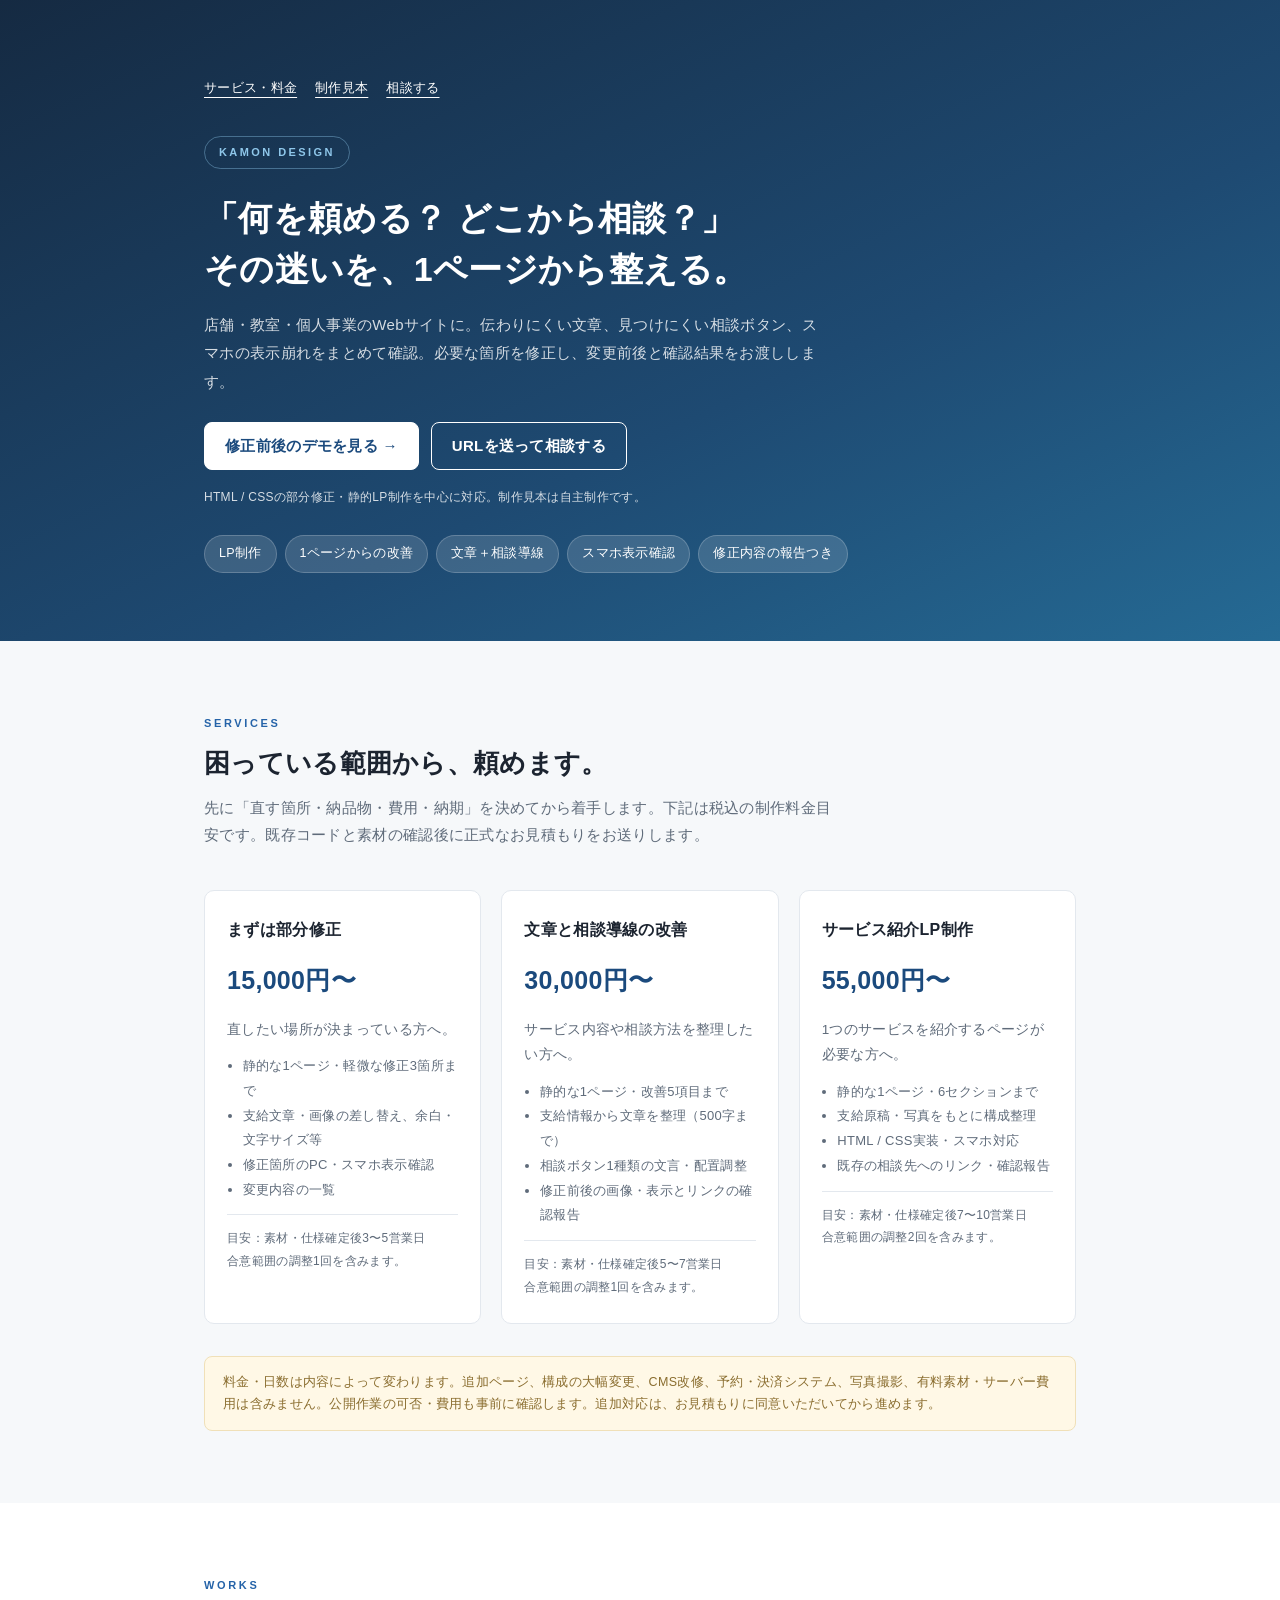
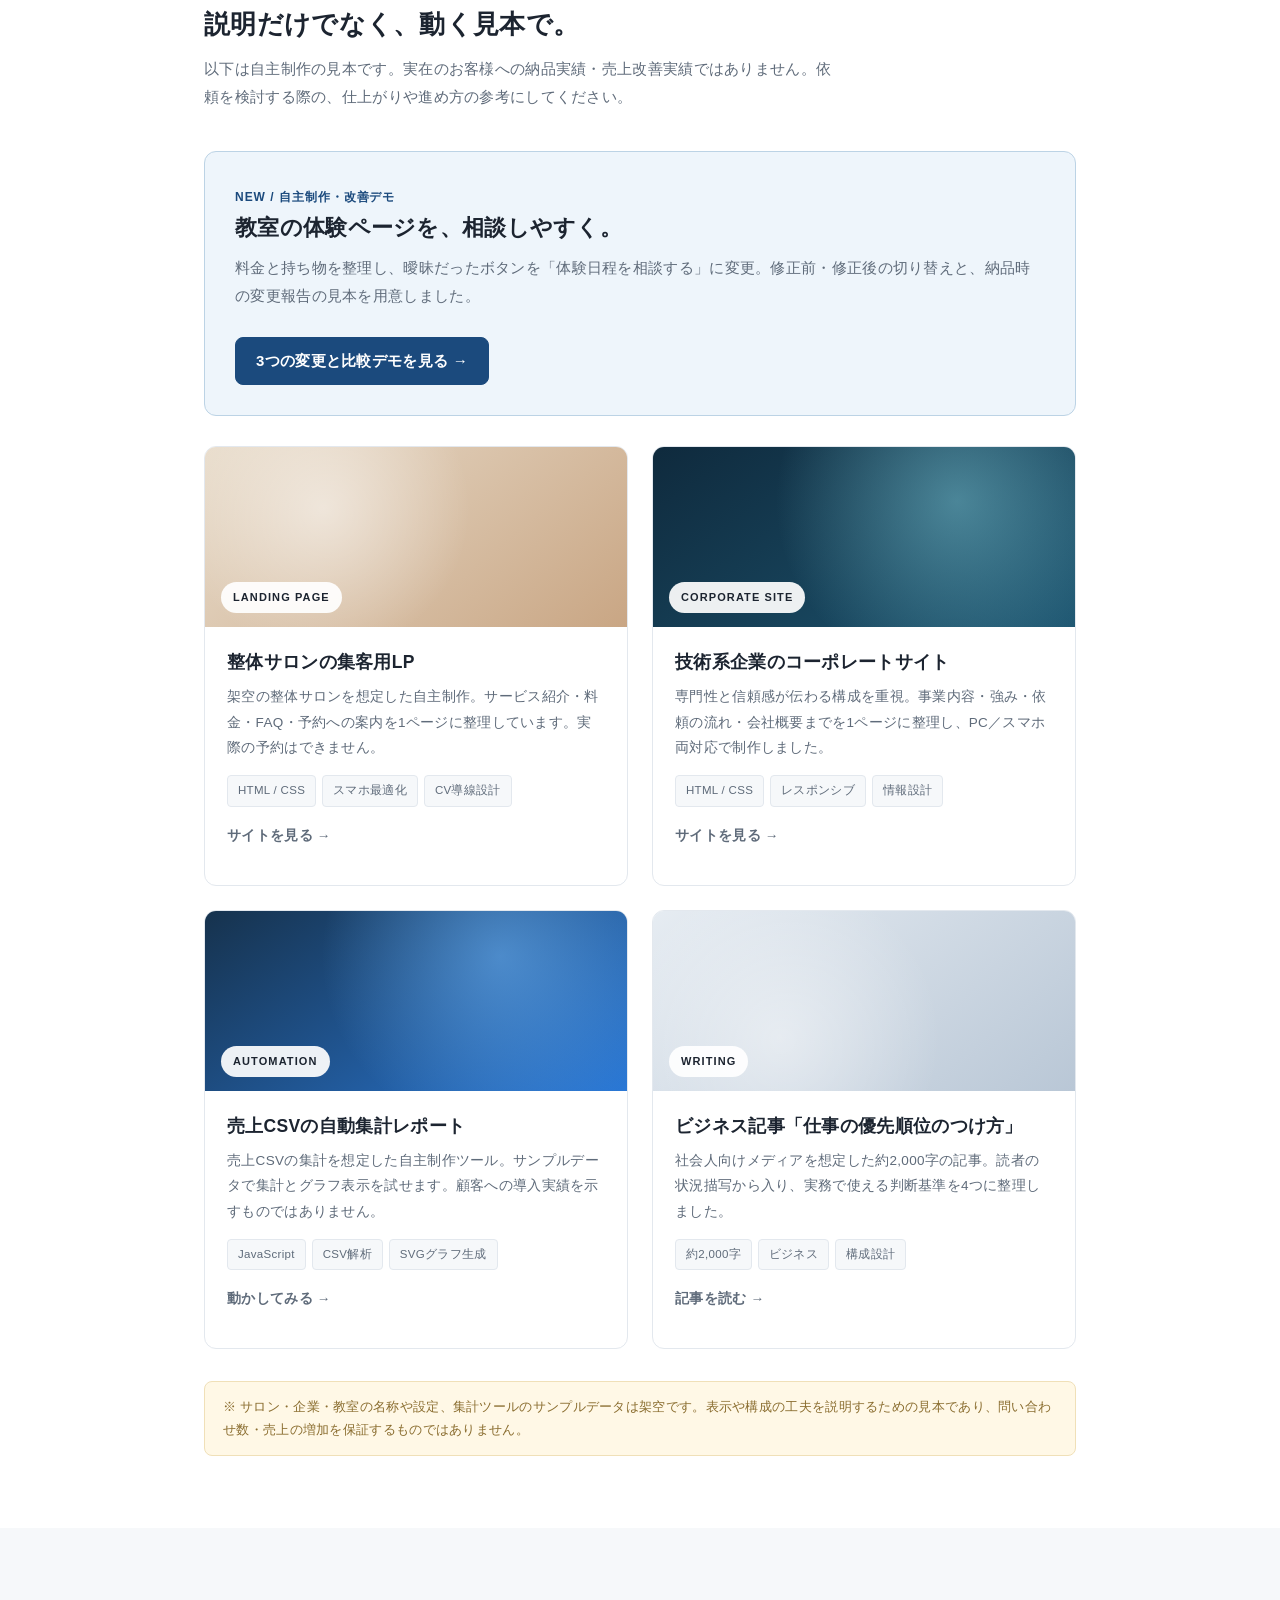
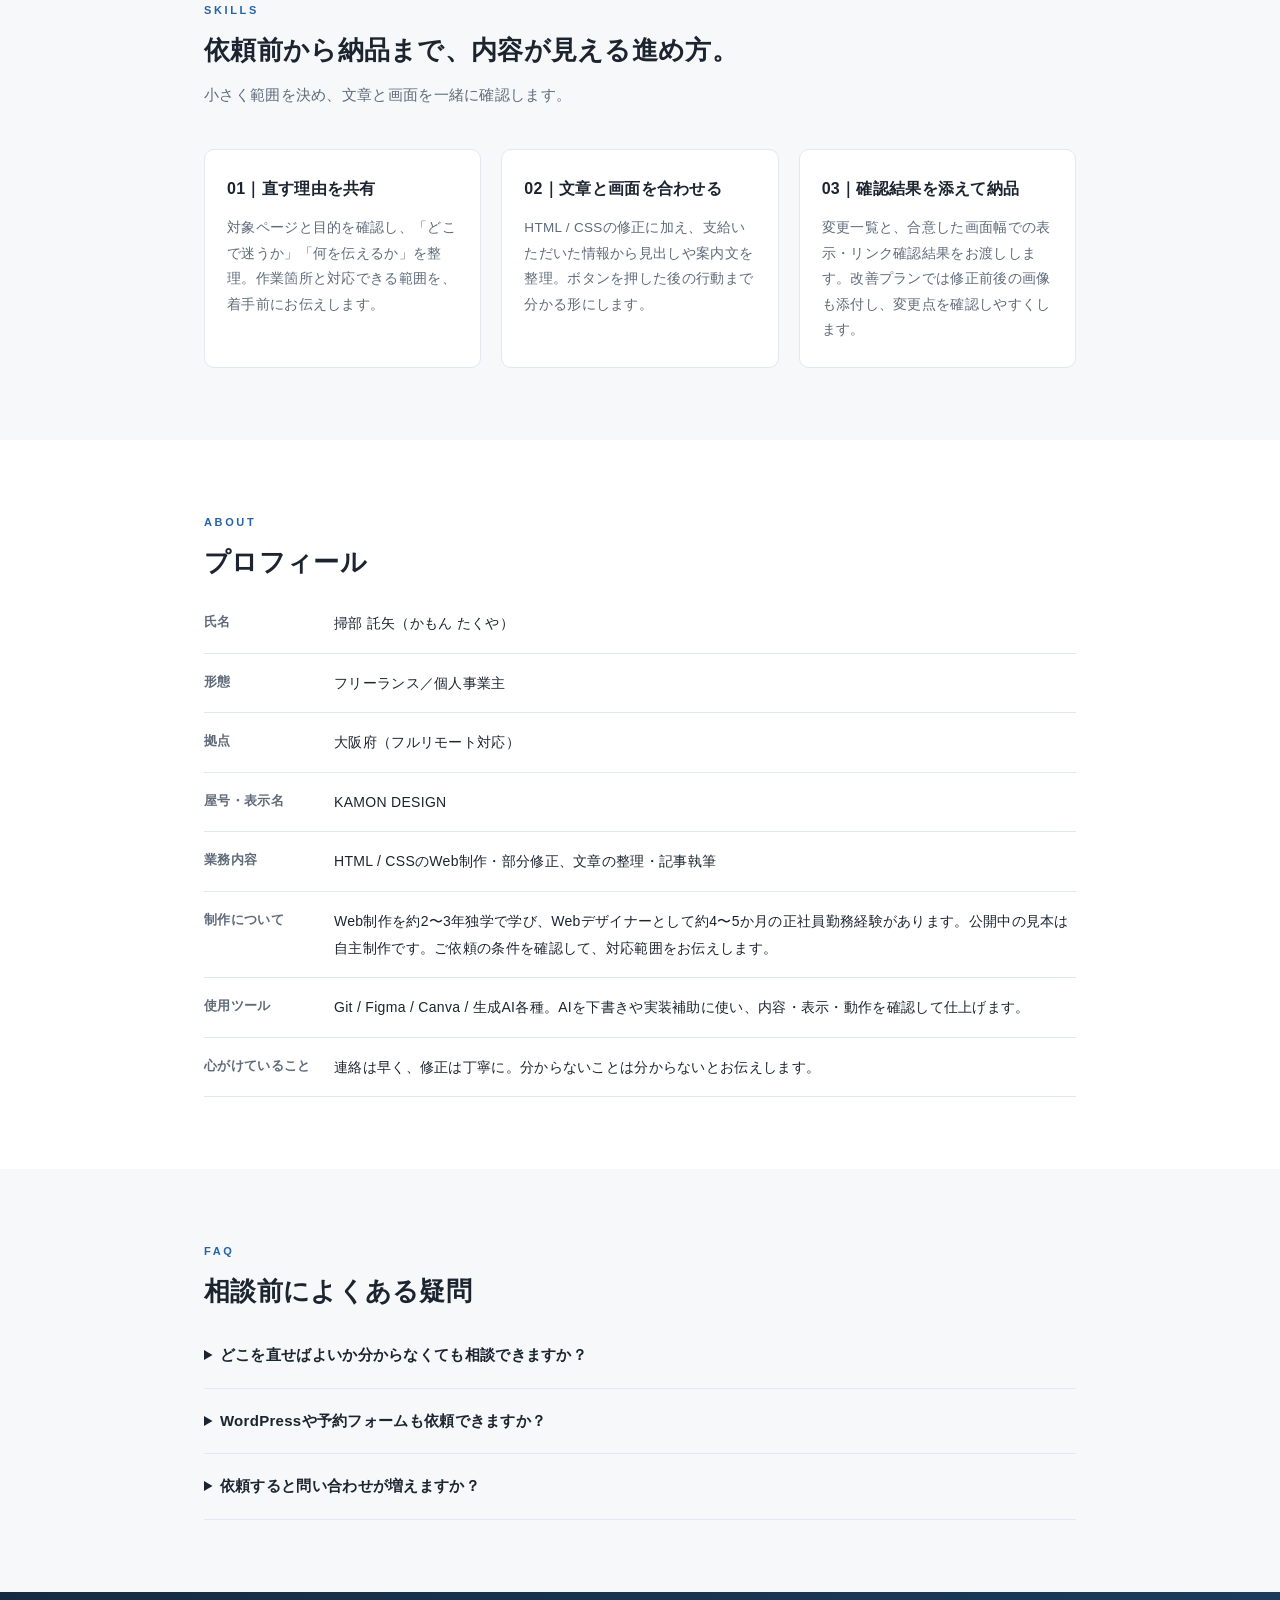
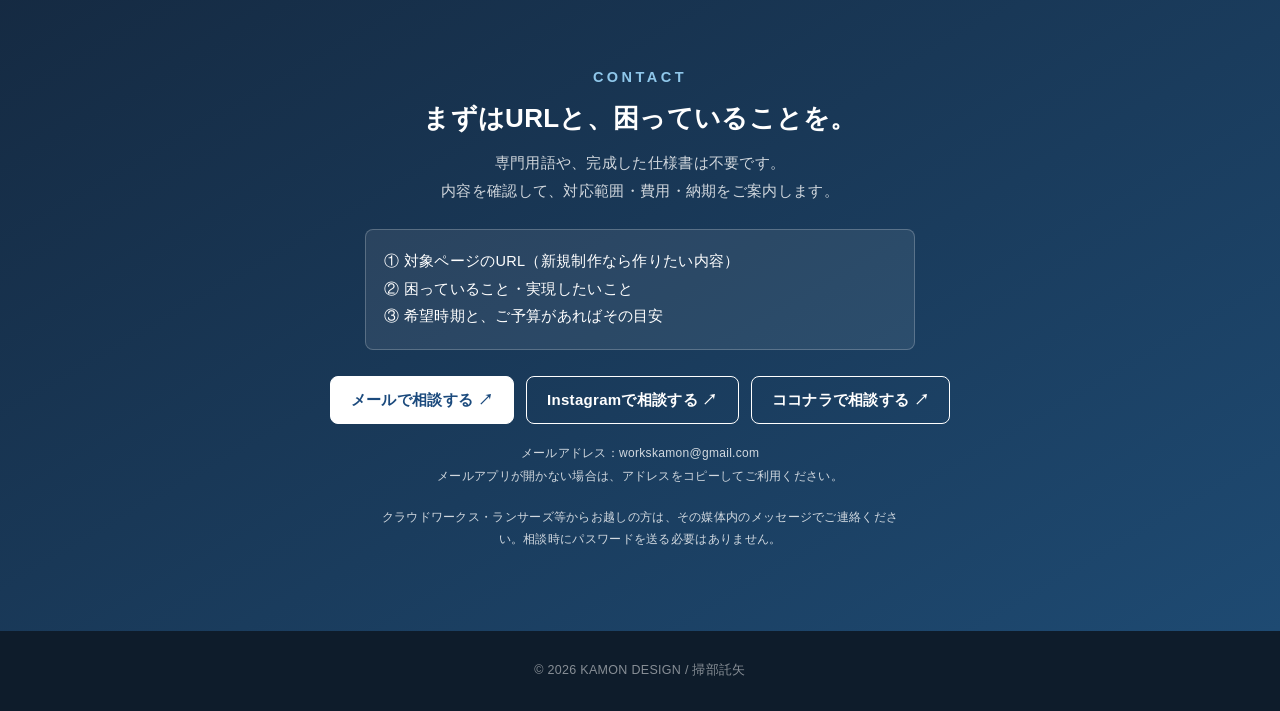
==== index.html @ 6ec34716 "Add sales email contact and clarify design experience" ====
<!DOCTYPE html>
<html lang="ja">
<head>
<meta charset="UTF-8">
<meta name="viewport" content="width=device-width, initial-scale=1.0">
<title>KAMON DESIGN｜1ページからのWeb改善・LP制作</title>
<meta name="description" content="店舗・教室・個人事業のWebサイトを、1ページから改善。文章・相談ボタン・スマホ表示を整理し、修正前後と確認結果をお渡しします。自主制作の比較デモ、対応範囲、料金目安を掲載。">
<style>
:root{
  --ink:#1c2430;--ink-soft:#5f6b7a;--line:#e3e8ee;
  --bg:#ffffff;--wash:#f6f8fa;--accent:#2563a8;--accent-deep:#1b4a7d;
}
*{box-sizing:border-box;margin:0;padding:0;}
body{
  font-family:"Hiragino Kaku Gothic ProN","Hiragino Sans","Noto Sans JP","Yu Gothic",sans-serif;
  color:var(--ink);background:var(--bg);line-height:1.9;font-size:15px;
  letter-spacing:.02em;-webkit-font-smoothing:antialiased;
}
a{color:inherit;}
a:focus-visible,summary:focus-visible{outline:3px solid #d88a22;outline-offset:5px;}
html{scroll-behavior:smooth;scroll-padding-top:24px;}
.skip{position:absolute;left:12px;top:-100px;background:#fff;color:var(--ink);padding:12px;z-index:10;}
.skip:focus{top:12px;}
img{max-width:100%;display:block;}
.container{max-width:920px;margin:0 auto;padding:0 24px;}

.hero{
  background:linear-gradient(155deg,#152a42,#1e4a72 60%,#256a94);
  color:#fff;padding:76px 0 68px;
}
.hero-label{
  display:inline-block;font-size:11px;letter-spacing:.22em;font-weight:700;
  color:#8fc7ea;border:1px solid rgba(143,199,234,.4);
  padding:5px 14px;border-radius:100px;margin-bottom:24px;
}
.hero h1{font-size:34px;line-height:1.5;font-weight:700;margin-bottom:16px;}
.hero p{font-size:15px;color:rgba(255,255,255,.82);max-width:620px;}
.hero-tags{display:flex;gap:8px;flex-wrap:wrap;margin-top:26px;}
.hero-tags span{
  background:rgba(255,255,255,.14);border:1px solid rgba(255,255,255,.2);
  font-size:12.5px;padding:6px 14px;border-radius:100px;
}

section{padding:72px 0;}
.sec-label{font-size:11px;letter-spacing:.24em;font-weight:700;color:var(--accent);margin-bottom:10px;}
h2{font-size:26px;font-weight:700;margin-bottom:12px;line-height:1.5;}
.sec-lead{color:var(--ink-soft);font-size:14.5px;margin-bottom:40px;max-width:640px;}

.works{display:grid;grid-template-columns:1fr 1fr;gap:24px;}
.work{
  border:1px solid var(--line);border-radius:12px;overflow:hidden;
  text-decoration:none;display:block;transition:box-shadow .2s,transform .2s;
  background:#fff;
}
.work:hover{box-shadow:0 12px 32px rgba(28,36,48,.1);transform:translateY(-3px);}
.work-thumb{height:180px;position:relative;}
.thumb-salon{
  background:
    radial-gradient(circle at 28% 34%, rgba(255,255,255,.5), transparent 45%),
    linear-gradient(140deg,#e8dccb,#c9a684);
}
.thumb-corp{
  background:
    radial-gradient(circle at 72% 30%, rgba(126,200,214,.5), transparent 55%),
    linear-gradient(145deg,#0f2a3d,#1d5570);
}
.thumb-article{
  background:
    radial-gradient(circle at 30% 70%, rgba(255,255,255,.45), transparent 50%),
    linear-gradient(140deg,#e6ecf2,#b9c7d6);
}
.thumb-tool{
  background:
    radial-gradient(circle at 70% 25%, rgba(120,190,255,.5), transparent 55%),
    linear-gradient(145deg,#16324d,#2a78d6);
}
.work-thumb span{
  position:absolute;left:16px;bottom:14px;
  background:rgba(255,255,255,.92);color:var(--ink);
  font-size:11px;font-weight:700;letter-spacing:.1em;
  padding:5px 12px;border-radius:100px;
}
.work-body{padding:22px;}
.work-body h3{font-size:17.5px;margin-bottom:8px;line-height:1.55;}
.work-body p{font-size:13.5px;color:var(--ink-soft);margin-bottom:14px;}
.work-meta{display:flex;gap:6px;flex-wrap:wrap;}
.work-meta em{
  font-style:normal;font-size:11.5px;background:var(--wash);
  border:1px solid var(--line);color:var(--ink-soft);
  padding:4px 10px;border-radius:4px;
}
.work-link{
  margin-top:16px;font-size:13.5px;font-weight:700;color:var(--accent);
  display:inline-flex;align-items:center;gap:5px;
}

.skills{background:var(--wash);}
.skill-grid{display:grid;grid-template-columns:repeat(3,1fr);gap:20px;}
.skill{background:#fff;border:1px solid var(--line);border-radius:10px;padding:24px 22px;}
.skill h3{font-size:16px;margin-bottom:10px;}
.skill p{font-size:13.5px;color:var(--ink-soft);}

.about-list{list-style:none;}
.about-list li{padding:16px 0;border-bottom:1px solid var(--line);display:flex;gap:20px;font-size:14px;}
.about-list b{flex:none;width:110px;color:var(--ink-soft);font-size:13px;}

.contact{background:linear-gradient(150deg,#152a42,#1e4a72);color:#fff;text-align:center;}
.contact h2{color:#fff;}
.contact p{color:rgba(255,255,255,.8);max-width:520px;margin:0 auto 8px;font-size:14.5px;}
.actions{display:flex;gap:12px;flex-wrap:wrap;margin-top:26px;}
.button{display:inline-flex;align-items:center;justify-content:center;min-height:48px;padding:11px 20px;border:1px solid currentColor;border-radius:8px;font-weight:700;text-decoration:none;line-height:1.5;}
.button-primary{background:#fff;color:#1b4a7d;border-color:#fff;}
.button-blue{background:var(--accent-deep);color:#fff;border-color:var(--accent-deep);}
.button:hover{filter:brightness(.94);}
.hero .small{font-size:12px;margin-top:16px;}
.feature{background:#eef5fb;border:1px solid #bcd3e5;border-radius:12px;padding:30px;margin-bottom:30px;}
.feature p{color:var(--ink-soft);margin-top:10px;}
.feature h3{font-size:22px;line-height:1.5;}
.eyebrow{font-size:12px;color:var(--accent-deep);font-weight:700;letter-spacing:.08em;}
.price{font-size:25px;font-weight:700;color:var(--accent-deep);margin:12px 0;}
.price small{font-size:12px;font-weight:400;}
.service-list{padding-left:1.2em;font-size:13px;margin:12px 0;color:var(--ink-soft);}
.delivery{border-top:1px solid var(--line);padding-top:12px;font-size:12px!important;}
.steps{display:grid;grid-template-columns:repeat(3,1fr);gap:24px;counter-reset:step;}
.step{border-top:2px solid var(--accent);padding-top:18px;}
.step h3{font-size:17px;margin-bottom:8px;}
.step p{font-size:13.5px;color:var(--ink-soft);}
.faq details{border-bottom:1px solid var(--line);padding:18px 0;}
.faq summary{cursor:pointer;font-weight:700;}
.faq details p{font-size:14px;color:var(--ink-soft);margin-top:12px;}
.contact .actions{justify-content:center;}
.contact .request{background:rgba(255,255,255,.08);border:1px solid rgba(255,255,255,.22);padding:18px;border-radius:8px;margin:24px auto;text-align:left;color:#fff;max-width:550px;}
.contact .small{font-size:12px;margin-top:18px;}
.nav{display:flex;gap:18px;flex-wrap:wrap;margin-bottom:35px;font-size:13px;}
.nav a{text-underline-offset:5px;}

footer{background:#0e1c2b;color:rgba(255,255,255,.5);padding:28px 0;font-size:12.5px;text-align:center;}

.note{
  background:#fff8e6;border:1px solid #f0e0b8;color:#8a6d2f;
  font-size:12.5px;padding:14px 18px;border-radius:8px;margin-top:32px;line-height:1.8;
}

@media(max-width:760px){
  .works{grid-template-columns:1fr;}
  .skill-grid{grid-template-columns:1fr;}
  .steps{grid-template-columns:1fr;}
  .feature{padding:23px;}
  .hero h1{font-size:26px;}
  .hero{padding:56px 0 50px;}
  section{padding:54px 0;}
  h2{font-size:22px;}
  .about-list li{flex-direction:column;gap:2px;}
  .about-list b{width:auto;}
}
@media(prefers-reduced-motion:reduce){html{scroll-behavior:auto;}*{transition:none!important;}}
</style>
</head>
<body>
<a href="#main" class="skip">本文へ移動</a>

<div class="hero">
  <div class="container">
    <nav class="nav" aria-label="ページ内メニュー"><a href="#services">サービス・料金</a><a href="#works">制作見本</a><a href="#contact">相談する</a></nav>
    <span class="hero-label">KAMON DESIGN</span>
    <h1>「何を頼める？ どこから相談？」<br>その迷いを、1ページから整える。</h1>
    <p>店舗・教室・個人事業のWebサイトに。伝わりにくい文章、見つけにくい相談ボタン、スマホの表示崩れをまとめて確認。必要な箇所を修正し、変更前後と確認結果をお渡しします。</p>
    <div class="actions"><a class="button button-primary" href="05-site-improvement/">修正前後のデモを見る →</a><a class="button" href="#contact">URLを送って相談する</a></div>
    <p class="small">HTML / CSSの部分修正・静的LP制作を中心に対応。制作見本は自主制作です。</p>
    <div class="hero-tags">
      <span>LP制作</span>
      <span>1ページからの改善</span>
      <span>文章＋相談導線</span>
      <span>スマホ表示確認</span>
      <span>修正内容の報告つき</span>
    </div>
  </div>
</div>

<main id="main">
<section id="services" class="skills">
  <div class="container">
    <p class="sec-label">SERVICES</p>
    <h2>困っている範囲から、頼めます。</h2>
    <p class="sec-lead">先に「直す箇所・納品物・費用・納期」を決めてから着手します。下記は税込の制作料金目安です。既存コードと素材の確認後に正式なお見積もりをお送りします。</p>
    <div class="skill-grid">
      <article class="skill"><h3>まずは部分修正</h3><div class="price">15,000円〜</div><p>直したい場所が決まっている方へ。</p><ul class="service-list"><li>静的な1ページ・軽微な修正3箇所まで</li><li>支給文章・画像の差し替え、余白・文字サイズ等</li><li>修正箇所のPC・スマホ表示確認</li><li>変更内容の一覧</li></ul><p class="delivery">目安：素材・仕様確定後3〜5営業日<br>合意範囲の調整1回を含みます。</p></article>
      <article class="skill"><h3>文章と相談導線の改善</h3><div class="price">30,000円〜</div><p>サービス内容や相談方法を整理したい方へ。</p><ul class="service-list"><li>静的な1ページ・改善5項目まで</li><li>支給情報から文章を整理（500字まで）</li><li>相談ボタン1種類の文言・配置調整</li><li>修正前後の画像・表示とリンクの確認報告</li></ul><p class="delivery">目安：素材・仕様確定後5〜7営業日<br>合意範囲の調整1回を含みます。</p></article>
      <article class="skill"><h3>サービス紹介LP制作</h3><div class="price">55,000円〜</div><p>1つのサービスを紹介するページが必要な方へ。</p><ul class="service-list"><li>静的な1ページ・6セクションまで</li><li>支給原稿・写真をもとに構成整理</li><li>HTML / CSS実装・スマホ対応</li><li>既存の相談先へのリンク・確認報告</li></ul><p class="delivery">目安：素材・仕様確定後7〜10営業日<br>合意範囲の調整2回を含みます。</p></article>
    </div>
    <p class="note">料金・日数は内容によって変わります。追加ページ、構成の大幅変更、CMS改修、予約・決済システム、写真撮影、有料素材・サーバー費用は含みません。公開作業の可否・費用も事前に確認します。追加対応は、お見積もりに同意いただいてから進めます。</p>
  </div>
</section>

<section id="works">
  <div class="container">
    <p class="sec-label">WORKS</p>
    <h2>説明だけでなく、動く見本で。</h2>
    <p class="sec-lead">以下は自主制作の見本です。実在のお客様への納品実績・売上改善実績ではありません。依頼を検討する際の、仕上がりや進め方の参考にしてください。</p>
    <article class="feature"><span class="eyebrow">NEW / 自主制作・改善デモ</span><h3>教室の体験ページを、相談しやすく。</h3><p>料金と持ち物を整理し、曖昧だったボタンを「体験日程を相談する」に変更。修正前・修正後の切り替えと、納品時の変更報告の見本を用意しました。</p><div class="actions"><a class="button button-blue" href="05-site-improvement/">3つの変更と比較デモを見る →</a></div></article>

    <div class="works">

      <a href="01-salon-lp/" class="work">
        <div class="work-thumb thumb-salon"><span>LANDING PAGE</span></div>
        <div class="work-body">
          <h3>整体サロンの集客用LP</h3>
          <p>架空の整体サロンを想定した自主制作。サービス紹介・料金・FAQ・予約への案内を1ページに整理しています。実際の予約はできません。</p>
          <div class="work-meta">
            <em>HTML / CSS</em><em>スマホ最適化</em><em>CV導線設計</em>
          </div>
          <p class="work-link">サイトを見る →</p>
        </div>
      </a>

      <a href="02-corporate-site/" class="work">
        <div class="work-thumb thumb-corp"><span>CORPORATE SITE</span></div>
        <div class="work-body">
          <h3>技術系企業のコーポレートサイト</h3>
          <p>専門性と信頼感が伝わる構成を重視。事業内容・強み・依頼の流れ・会社概要までを1ページに整理し、PC／スマホ両対応で制作しました。</p>
          <div class="work-meta">
            <em>HTML / CSS</em><em>レスポンシブ</em><em>情報設計</em>
          </div>
          <p class="work-link">サイトを見る →</p>
        </div>
      </a>

      <a href="04-csv-report/" class="work">
        <div class="work-thumb thumb-tool"><span>AUTOMATION</span></div>
        <div class="work-body">
          <h3>売上CSVの自動集計レポート</h3>
          <p>売上CSVの集計を想定した自主制作ツール。サンプルデータで集計とグラフ表示を試せます。顧客への導入実績を示すものではありません。</p>
          <div class="work-meta">
            <em>JavaScript</em><em>CSV解析</em><em>SVGグラフ生成</em>
          </div>
          <p class="work-link">動かしてみる →</p>
        </div>
      </a>

      <a href="03-articles/01_%E4%BB%95%E4%BA%8B%E3%81%AE%E5%84%AA%E5%85%88%E9%A0%86%E4%BD%8D%E3%81%AE%E3%81%A4%E3%81%91%E6%96%B9.md" class="work">
        <div class="work-thumb thumb-article"><span>WRITING</span></div>
        <div class="work-body">
          <h3>ビジネス記事「仕事の優先順位のつけ方」</h3>
          <p>社会人向けメディアを想定した約2,000字の記事。読者の状況描写から入り、実務で使える判断基準を4つに整理しました。</p>
          <div class="work-meta">
            <em>約2,000字</em><em>ビジネス</em><em>構成設計</em>
          </div>
          <p class="work-link">記事を読む →</p>
        </div>
      </a>

    </div>

    <p class="note">
      ※ サロン・企業・教室の名称や設定、集計ツールのサンプルデータは架空です。表示や構成の工夫を説明するための見本であり、問い合わせ数・売上の増加を保証するものではありません。
    </p>
  </div>
</section>

<section class="skills">
  <div class="container">
    <p class="sec-label">SKILLS</p>
    <h2>依頼前から納品まで、内容が見える進め方。</h2>
    <p class="sec-lead">小さく範囲を決め、文章と画面を一緒に確認します。</p>

    <div class="skill-grid">
      <div class="skill">
        <h3>01｜直す理由を共有</h3>
        <p>対象ページと目的を確認し、「どこで迷うか」「何を伝えるか」を整理。作業箇所と対応できる範囲を、着手前にお伝えします。</p>
      </div>
      <div class="skill">
        <h3>02｜文章と画面を合わせる</h3>
        <p>HTML / CSSの修正に加え、支給いただいた情報から見出しや案内文を整理。ボタンを押した後の行動まで分かる形にします。</p>
      </div>
      <div class="skill">
        <h3>03｜確認結果を添えて納品</h3>
        <p>変更一覧と、合意した画面幅での表示・リンク確認結果をお渡しします。改善プランでは修正前後の画像も添付し、変更点を確認しやすくします。</p>
      </div>
    </div>
  </div>
</section>

<section>
  <div class="container">
    <p class="sec-label">ABOUT</p>
    <h2>プロフィール</h2>
    <ul class="about-list">
      <li><b>氏名</b><span>掃部 託矢（かもん たくや）</span></li>
      <li><b>形態</b><span>フリーランス／個人事業主</span></li>
      <li><b>拠点</b><span>大阪府（フルリモート対応）</span></li>
      <li><b>屋号・表示名</b><span>KAMON DESIGN</span></li>
      <li><b>業務内容</b><span>HTML / CSSのWeb制作・部分修正、文章の整理・記事執筆</span></li>
      <li><b>制作について</b><span>Web制作を約2〜3年独学で学び、Webデザイナーとして約4〜5か月の正社員勤務経験があります。公開中の見本は自主制作です。ご依頼の条件を確認して、対応範囲をお伝えします。</span></li>
      <li><b>使用ツール</b><span>Git / Figma / Canva / 生成AI各種。AIを下書きや実装補助に使い、内容・表示・動作を確認して仕上げます。</span></li>
      <li><b>心がけていること</b><span>連絡は早く、修正は丁寧に。分からないことは分からないとお伝えします。</span></li>
    </ul>
  </div>
</section>

<section class="skills faq"><div class="container"><p class="sec-label">FAQ</p><h2>相談前によくある疑問</h2><details><summary>どこを直せばよいか分からなくても相談できますか？</summary><p>対象URLと「予約前に料金を見てほしい」などの目的をお知らせください。まず対応可否と作業範囲を確認します。詳しい診断書や修正作業は、有料対応の範囲を決めてから行います。</p></details><details><summary>WordPressや予約フォームも依頼できますか？</summary><p>現在は静的なHTML / CSSのページを中心にお受けしています。CMS、フォーム、予約・決済の機能は、仕組みを確認してから対応可否をお伝えします。基本料金には含まれません。</p></details><details><summary>依頼すると問い合わせが増えますか？</summary><p>売上や問い合わせ数の増加は保証できません。文章の整理、リンクの修正、表示崩れの解消など、合意した変更と確認結果を納品します。</p></details></div></section>

<section class="contact" id="contact">
  <div class="container">
    <p class="sec-label" style="color:#8fc7ea;">CONTACT</p>
    <h2>まずはURLと、困っていることを。</h2>
    <p>専門用語や、完成した仕様書は不要です。<br>内容を確認して、対応範囲・費用・納期をご案内します。</p>
    <p class="request">① 対象ページのURL（新規制作なら作りたい内容）<br>② 困っていること・実現したいこと<br>③ 希望時期と、ご予算があればその目安</p>
    <div class="actions"><a class="button button-primary" href="mailto:workskamon@gmail.com?subject=Web%E5%88%B6%E4%BD%9C%E3%83%BB%E4%BF%AE%E6%AD%A3%E3%81%AE%E7%9B%B8%E8%AB%87">メールで相談する ↗</a><a class="button" href="https://www.instagram.com/syaru_re/">Instagramで相談する ↗</a><a class="button" href="https://coconala.com/users/6292769">ココナラで相談する ↗</a></div>
    <p class="small">メールアドレス：workskamon@gmail.com<br>メールアプリが開かない場合は、アドレスをコピーしてご利用ください。</p>
    <p class="small">クラウドワークス・ランサーズ等からお越しの方は、その媒体内のメッセージでご連絡ください。相談時にパスワードを送る必要はありません。</p>
  </div>
</section>
</main>

<footer>
  © 2026 KAMON DESIGN / 掃部託矢
</footer>

</body>
</html>
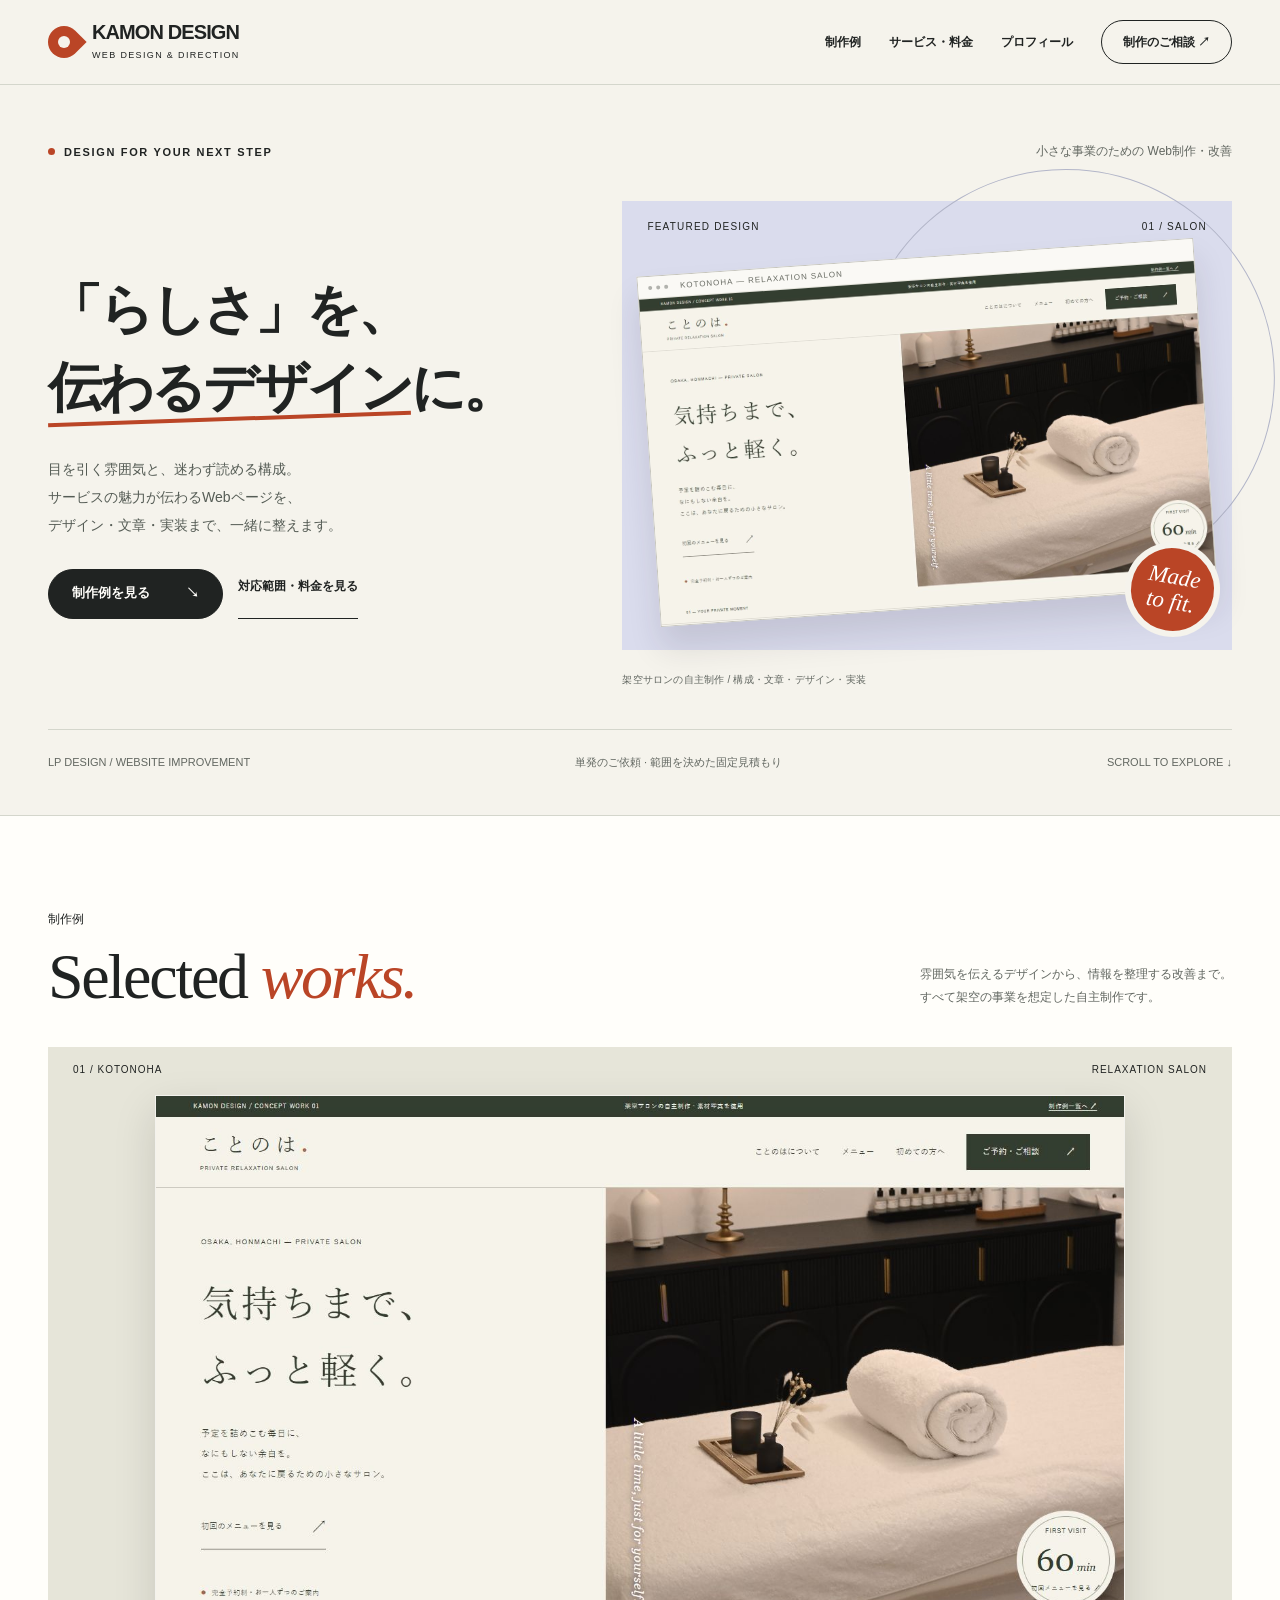
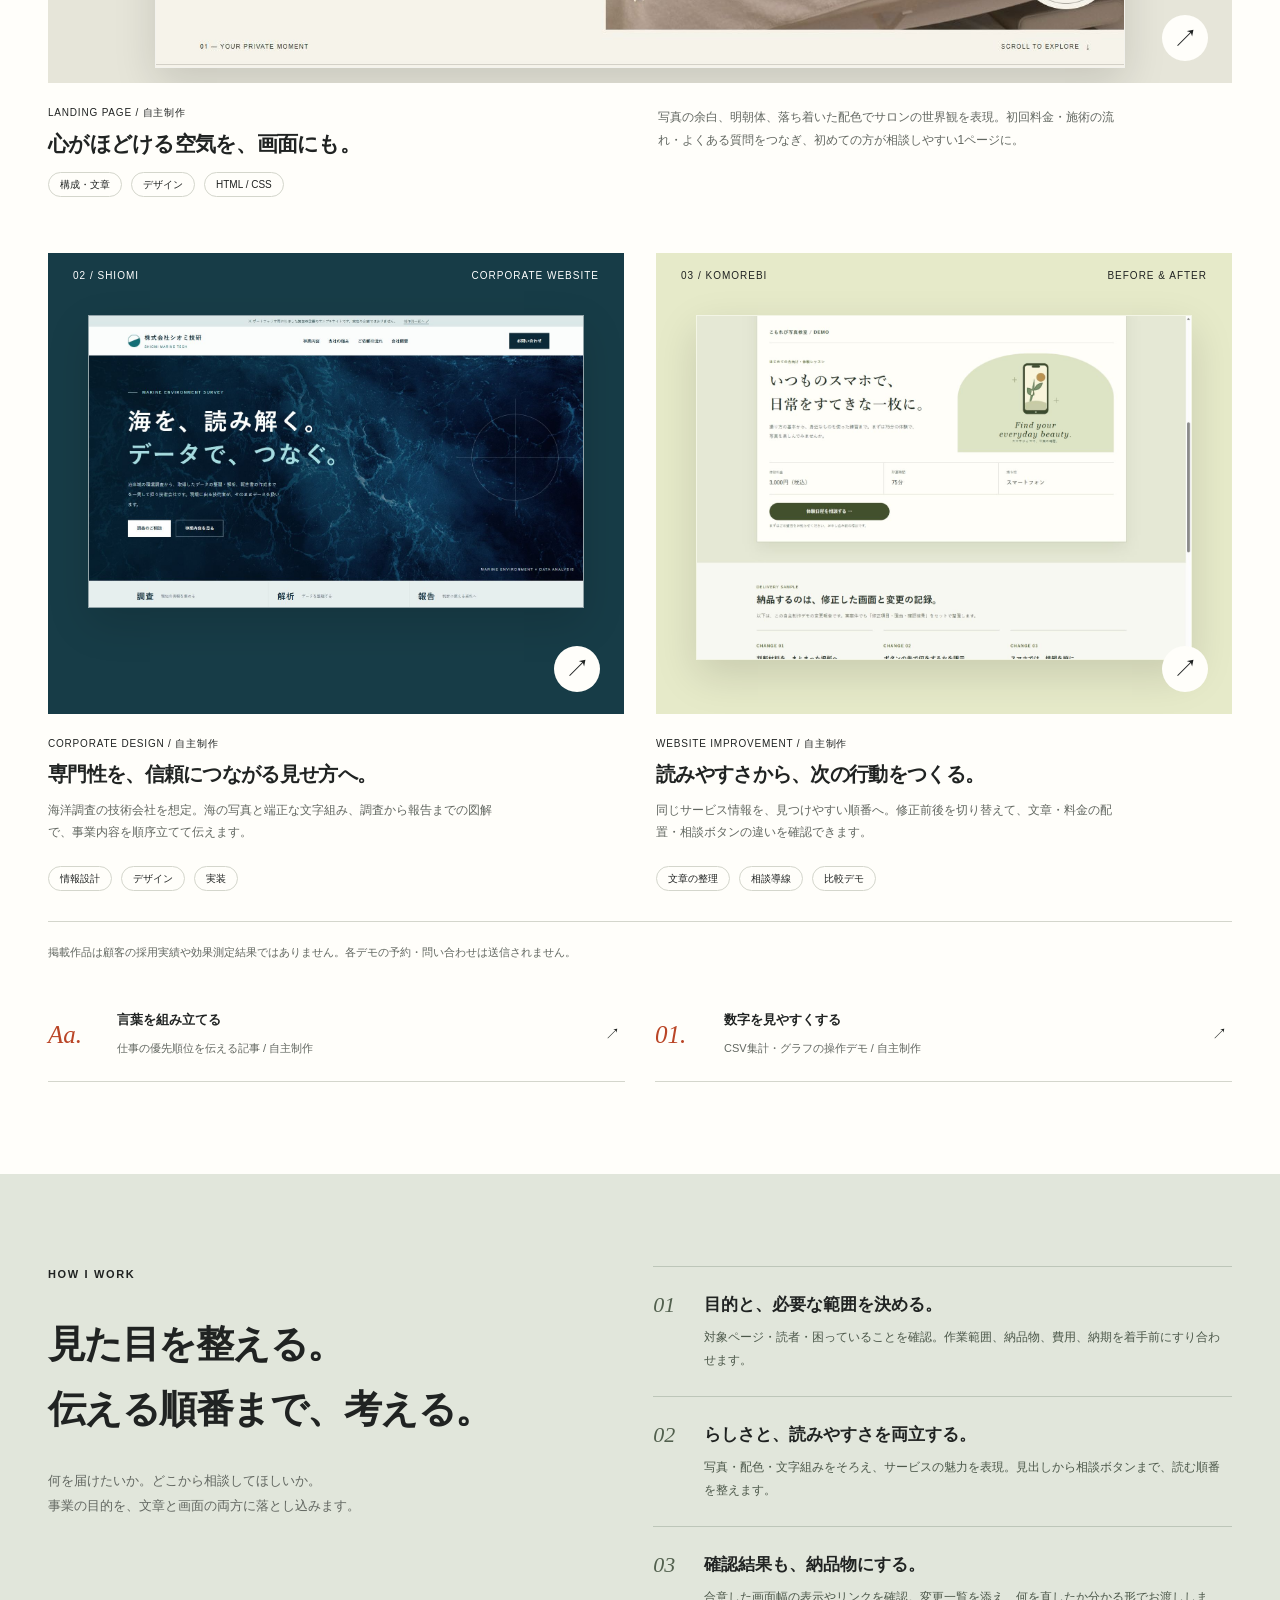
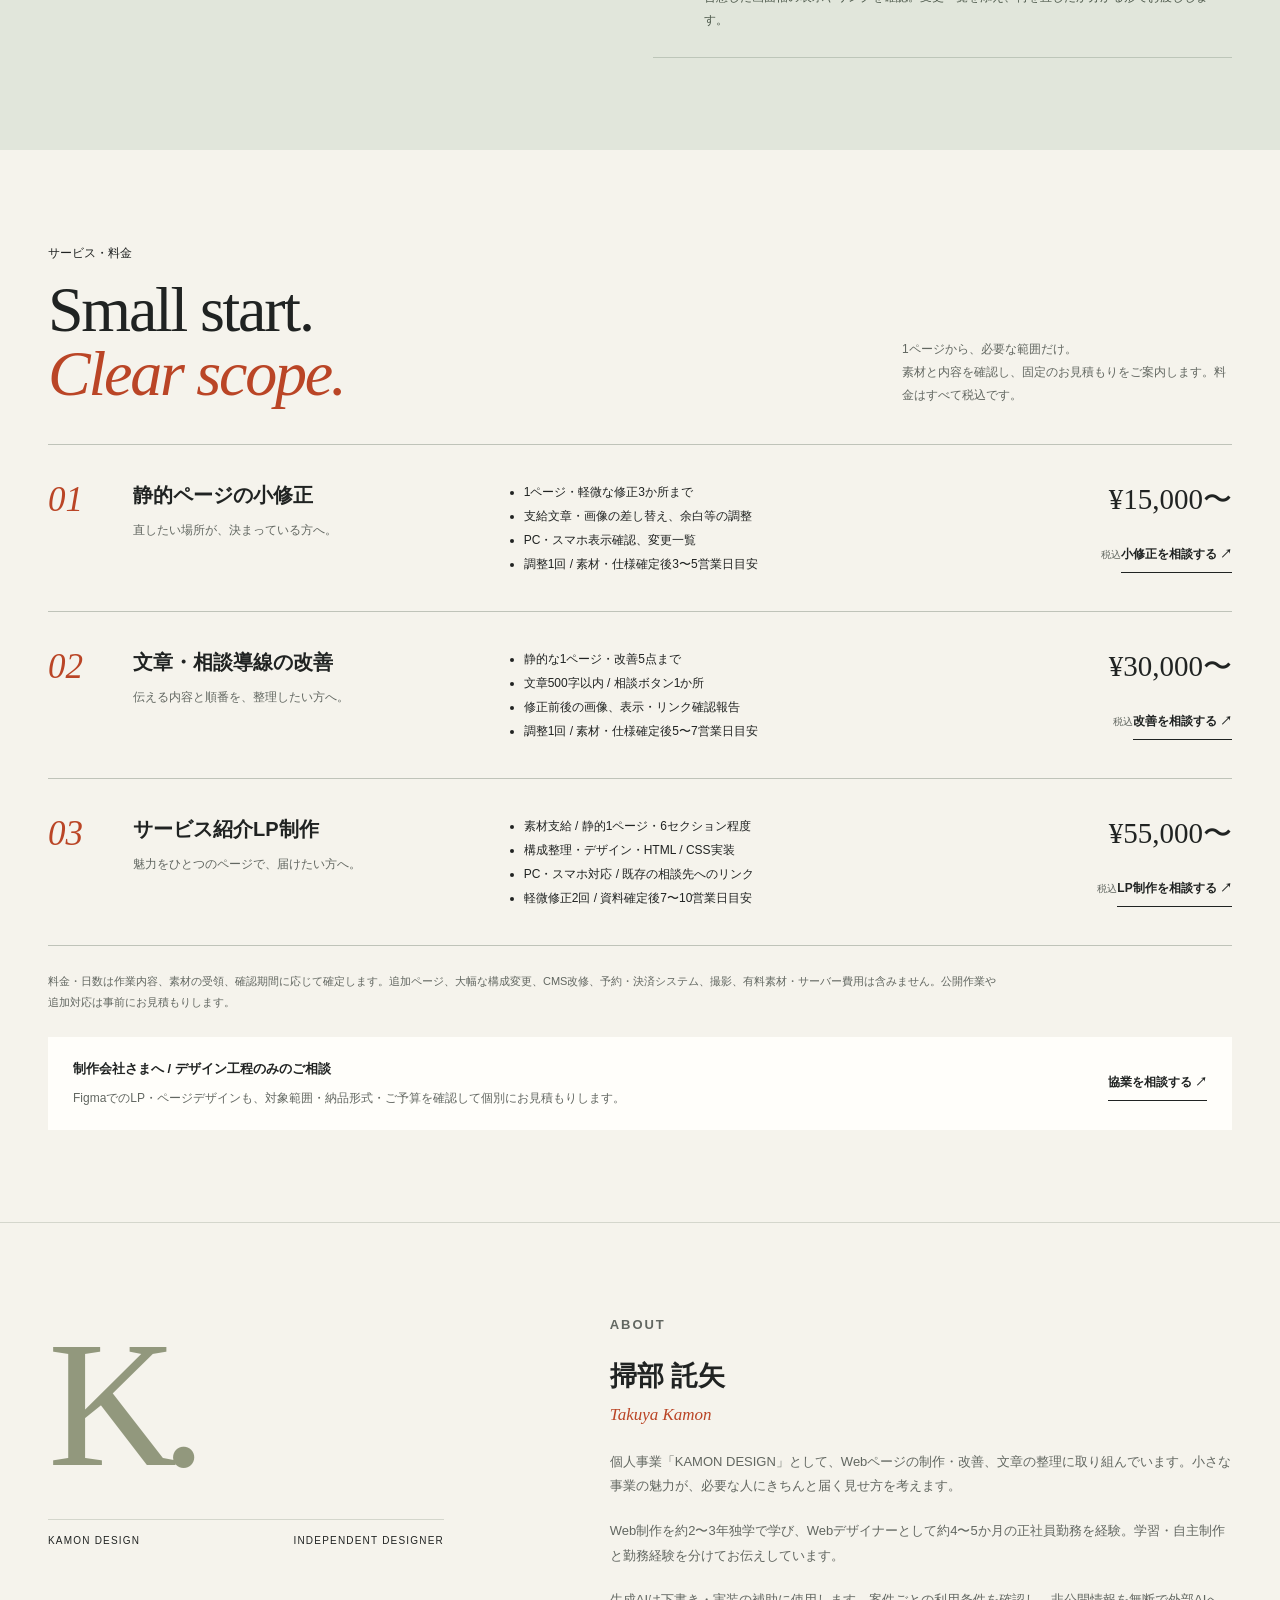
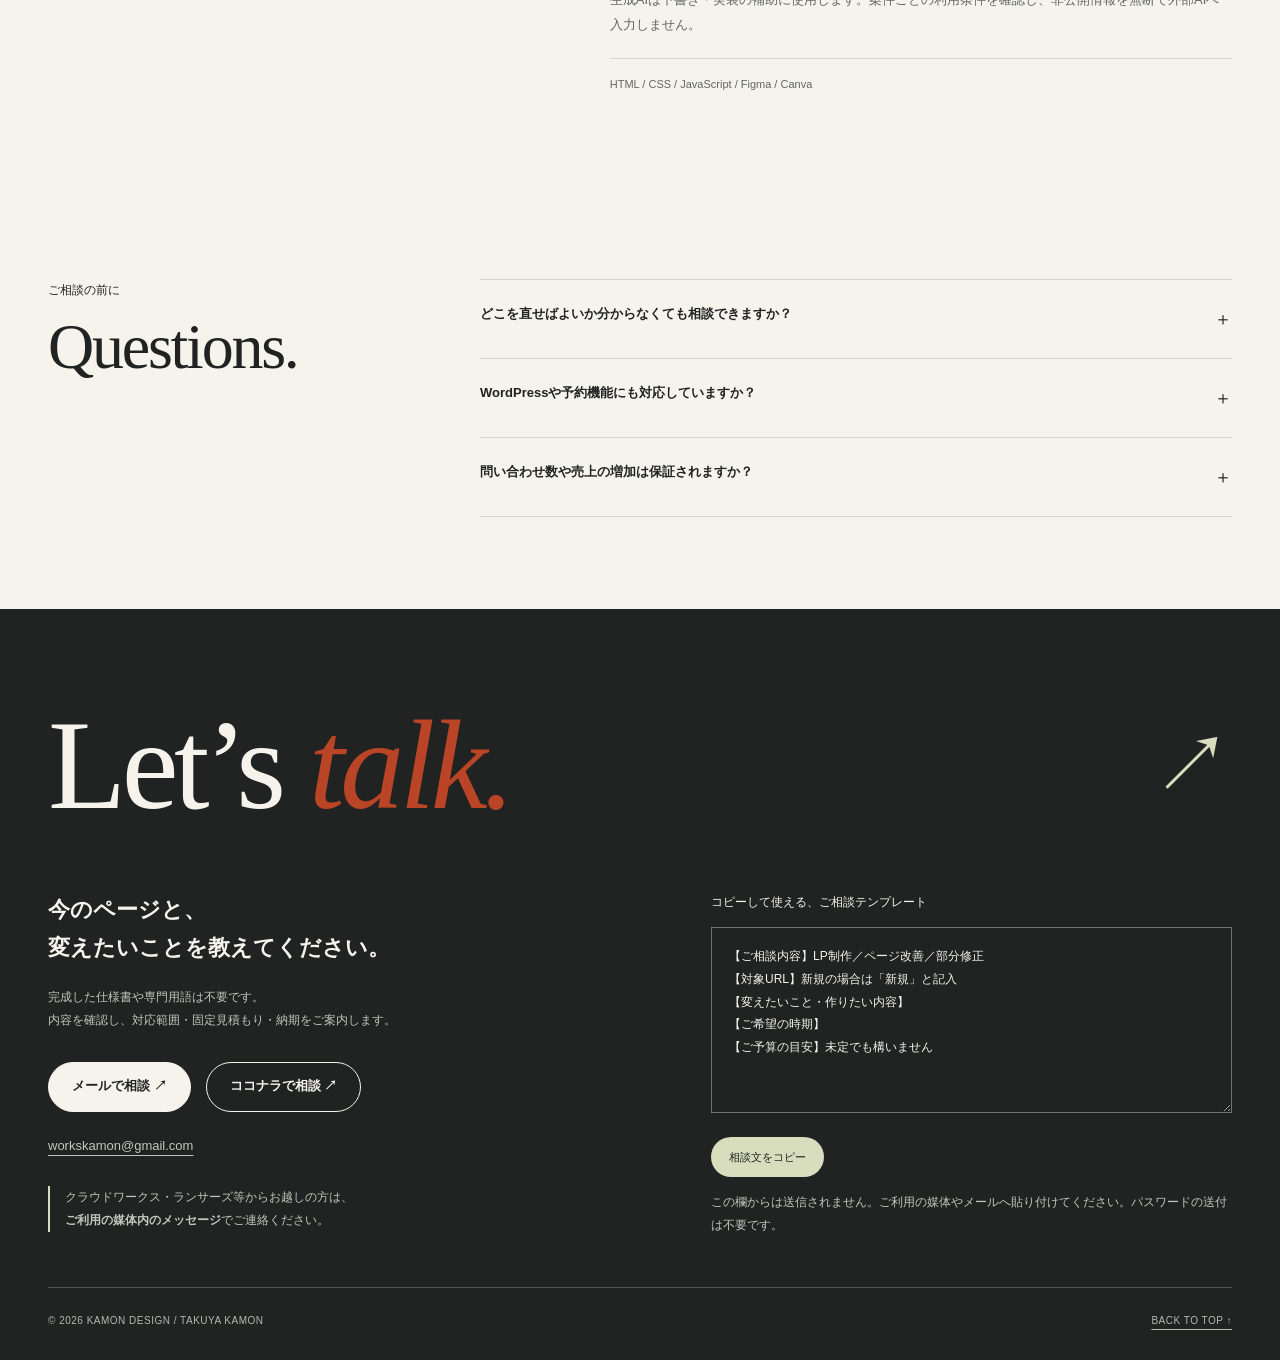
==== commit c7308fd3: "Publish approved portfolio redesign and project demos" ====
--- a/index.html
+++ b/index.html
@@ -1,320 +1,24 @@
-<!DOCTYPE html>
-<html lang="ja">
-<head>
-<meta charset="UTF-8">
-<meta name="viewport" content="width=device-width, initial-scale=1.0">
-<title>KAMON DESIGN｜1ページからのWeb改善・LP制作</title>
-<meta name="description" content="店舗・教室・個人事業のWebサイトを、1ページから改善。文章・相談ボタン・スマホ表示を整理し、修正前後と確認結果をお渡しします。自主制作の比較デモ、対応範囲、料金目安を掲載。">
-<style>
-:root{
-  --ink:#1c2430;--ink-soft:#5f6b7a;--line:#e3e8ee;
-  --bg:#ffffff;--wash:#f6f8fa;--accent:#2563a8;--accent-deep:#1b4a7d;
-}
-*{box-sizing:border-box;margin:0;padding:0;}
-body{
-  font-family:"Hiragino Kaku Gothic ProN","Hiragino Sans","Noto Sans JP","Yu Gothic",sans-serif;
-  color:var(--ink);background:var(--bg);line-height:1.9;font-size:15px;
-  letter-spacing:.02em;-webkit-font-smoothing:antialiased;
-}
-a{color:inherit;}
-a:focus-visible,summary:focus-visible{outline:3px solid #d88a22;outline-offset:5px;}
-html{scroll-behavior:smooth;scroll-padding-top:24px;}
-.skip{position:absolute;left:12px;top:-100px;background:#fff;color:var(--ink);padding:12px;z-index:10;}
-.skip:focus{top:12px;}
-img{max-width:100%;display:block;}
-.container{max-width:920px;margin:0 auto;padding:0 24px;}
-
-.hero{
-  background:linear-gradient(155deg,#152a42,#1e4a72 60%,#256a94);
-  color:#fff;padding:76px 0 68px;
-}
-.hero-label{
-  display:inline-block;font-size:11px;letter-spacing:.22em;font-weight:700;
-  color:#8fc7ea;border:1px solid rgba(143,199,234,.4);
-  padding:5px 14px;border-radius:100px;margin-bottom:24px;
-}
-.hero h1{font-size:34px;line-height:1.5;font-weight:700;margin-bottom:16px;}
-.hero p{font-size:15px;color:rgba(255,255,255,.82);max-width:620px;}
-.hero-tags{display:flex;gap:8px;flex-wrap:wrap;margin-top:26px;}
-.hero-tags span{
-  background:rgba(255,255,255,.14);border:1px solid rgba(255,255,255,.2);
-  font-size:12.5px;padding:6px 14px;border-radius:100px;
-}
-
-section{padding:72px 0;}
-.sec-label{font-size:11px;letter-spacing:.24em;font-weight:700;color:var(--accent);margin-bottom:10px;}
-h2{font-size:26px;font-weight:700;margin-bottom:12px;line-height:1.5;}
-.sec-lead{color:var(--ink-soft);font-size:14.5px;margin-bottom:40px;max-width:640px;}
-
-.works{display:grid;grid-template-columns:1fr 1fr;gap:24px;}
-.work{
-  border:1px solid var(--line);border-radius:12px;overflow:hidden;
-  text-decoration:none;display:block;transition:box-shadow .2s,transform .2s;
-  background:#fff;
-}
-.work:hover{box-shadow:0 12px 32px rgba(28,36,48,.1);transform:translateY(-3px);}
-.work-thumb{height:180px;position:relative;}
-.thumb-salon{
-  background:
-    radial-gradient(circle at 28% 34%, rgba(255,255,255,.5), transparent 45%),
-    linear-gradient(140deg,#e8dccb,#c9a684);
-}
-.thumb-corp{
-  background:
-    radial-gradient(circle at 72% 30%, rgba(126,200,214,.5), transparent 55%),
-    linear-gradient(145deg,#0f2a3d,#1d5570);
-}
-.thumb-article{
-  background:
-    radial-gradient(circle at 30% 70%, rgba(255,255,255,.45), transparent 50%),
-    linear-gradient(140deg,#e6ecf2,#b9c7d6);
-}
-.thumb-tool{
-  background:
-    radial-gradient(circle at 70% 25%, rgba(120,190,255,.5), transparent 55%),
-    linear-gradient(145deg,#16324d,#2a78d6);
-}
-.work-thumb span{
-  position:absolute;left:16px;bottom:14px;
-  background:rgba(255,255,255,.92);color:var(--ink);
-  font-size:11px;font-weight:700;letter-spacing:.1em;
-  padding:5px 12px;border-radius:100px;
-}
-.work-body{padding:22px;}
-.work-body h3{font-size:17.5px;margin-bottom:8px;line-height:1.55;}
-.work-body p{font-size:13.5px;color:var(--ink-soft);margin-bottom:14px;}
-.work-meta{display:flex;gap:6px;flex-wrap:wrap;}
-.work-meta em{
-  font-style:normal;font-size:11.5px;background:var(--wash);
-  border:1px solid var(--line);color:var(--ink-soft);
-  padding:4px 10px;border-radius:4px;
-}
-.work-link{
-  margin-top:16px;font-size:13.5px;font-weight:700;color:var(--accent);
-  display:inline-flex;align-items:center;gap:5px;
-}
-
-.skills{background:var(--wash);}
-.skill-grid{display:grid;grid-template-columns:repeat(3,1fr);gap:20px;}
-.skill{background:#fff;border:1px solid var(--line);border-radius:10px;padding:24px 22px;}
-.skill h3{font-size:16px;margin-bottom:10px;}
-.skill p{font-size:13.5px;color:var(--ink-soft);}
-
-.about-list{list-style:none;}
-.about-list li{padding:16px 0;border-bottom:1px solid var(--line);display:flex;gap:20px;font-size:14px;}
-.about-list b{flex:none;width:110px;color:var(--ink-soft);font-size:13px;}
-
-.contact{background:linear-gradient(150deg,#152a42,#1e4a72);color:#fff;text-align:center;}
-.contact h2{color:#fff;}
-.contact p{color:rgba(255,255,255,.8);max-width:520px;margin:0 auto 8px;font-size:14.5px;}
-.actions{display:flex;gap:12px;flex-wrap:wrap;margin-top:26px;}
-.button{display:inline-flex;align-items:center;justify-content:center;min-height:48px;padding:11px 20px;border:1px solid currentColor;border-radius:8px;font-weight:700;text-decoration:none;line-height:1.5;}
-.button-primary{background:#fff;color:#1b4a7d;border-color:#fff;}
-.button-blue{background:var(--accent-deep);color:#fff;border-color:var(--accent-deep);}
-.button:hover{filter:brightness(.94);}
-.hero .small{font-size:12px;margin-top:16px;}
-.feature{background:#eef5fb;border:1px solid #bcd3e5;border-radius:12px;padding:30px;margin-bottom:30px;}
-.feature p{color:var(--ink-soft);margin-top:10px;}
-.feature h3{font-size:22px;line-height:1.5;}
-.eyebrow{font-size:12px;color:var(--accent-deep);font-weight:700;letter-spacing:.08em;}
-.price{font-size:25px;font-weight:700;color:var(--accent-deep);margin:12px 0;}
-.price small{font-size:12px;font-weight:400;}
-.service-list{padding-left:1.2em;font-size:13px;margin:12px 0;color:var(--ink-soft);}
-.delivery{border-top:1px solid var(--line);padding-top:12px;font-size:12px!important;}
-.steps{display:grid;grid-template-columns:repeat(3,1fr);gap:24px;counter-reset:step;}
-.step{border-top:2px solid var(--accent);padding-top:18px;}
-.step h3{font-size:17px;margin-bottom:8px;}
-.step p{font-size:13.5px;color:var(--ink-soft);}
-.faq details{border-bottom:1px solid var(--line);padding:18px 0;}
-.faq summary{cursor:pointer;font-weight:700;}
-.faq details p{font-size:14px;color:var(--ink-soft);margin-top:12px;}
-.contact .actions{justify-content:center;}
-.contact .request{background:rgba(255,255,255,.08);border:1px solid rgba(255,255,255,.22);padding:18px;border-radius:8px;margin:24px auto;text-align:left;color:#fff;max-width:550px;}
-.contact .small{font-size:12px;margin-top:18px;}
-.nav{display:flex;gap:18px;flex-wrap:wrap;margin-bottom:35px;font-size:13px;}
-.nav a{text-underline-offset:5px;}
-
-footer{background:#0e1c2b;color:rgba(255,255,255,.5);padding:28px 0;font-size:12.5px;text-align:center;}
-
-.note{
-  background:#fff8e6;border:1px solid #f0e0b8;color:#8a6d2f;
-  font-size:12.5px;padding:14px 18px;border-radius:8px;margin-top:32px;line-height:1.8;
-}
-
-@media(max-width:760px){
-  .works{grid-template-columns:1fr;}
-  .skill-grid{grid-template-columns:1fr;}
-  .steps{grid-template-columns:1fr;}
-  .feature{padding:23px;}
-  .hero h1{font-size:26px;}
-  .hero{padding:56px 0 50px;}
-  section{padding:54px 0;}
-  h2{font-size:22px;}
-  .about-list li{flex-direction:column;gap:2px;}
-  .about-list b{width:auto;}
-}
-@media(prefers-reduced-motion:reduce){html{scroll-behavior:auto;}*{transition:none!important;}}
-</style>
-</head>
-<body>
-<a href="#main" class="skip">本文へ移動</a>
-
-<div class="hero">
-  <div class="container">
-    <nav class="nav" aria-label="ページ内メニュー"><a href="#services">サービス・料金</a><a href="#works">制作見本</a><a href="#contact">相談する</a></nav>
-    <span class="hero-label">KAMON DESIGN</span>
-    <h1>「何を頼める？ どこから相談？」<br>その迷いを、1ページから整える。</h1>
-    <p>店舗・教室・個人事業のWebサイトに。伝わりにくい文章、見つけにくい相談ボタン、スマホの表示崩れをまとめて確認。必要な箇所を修正し、変更前後と確認結果をお渡しします。</p>
-    <div class="actions"><a class="button button-primary" href="05-site-improvement/">修正前後のデモを見る →</a><a class="button" href="#contact">URLを送って相談する</a></div>
-    <p class="small">HTML / CSSの部分修正・静的LP制作を中心に対応。制作見本は自主制作です。</p>
-    <div class="hero-tags">
-      <span>LP制作</span>
-      <span>1ページからの改善</span>
-      <span>文章＋相談導線</span>
-      <span>スマホ表示確認</span>
-      <span>修正内容の報告つき</span>
-    </div>
-  </div>
-</div>
-
-<main id="main">
-<section id="services" class="skills">
-  <div class="container">
-    <p class="sec-label">SERVICES</p>
-    <h2>困っている範囲から、頼めます。</h2>
-    <p class="sec-lead">先に「直す箇所・納品物・費用・納期」を決めてから着手します。下記は税込の制作料金目安です。既存コードと素材の確認後に正式なお見積もりをお送りします。</p>
-    <div class="skill-grid">
-      <article class="skill"><h3>まずは部分修正</h3><div class="price">15,000円〜</div><p>直したい場所が決まっている方へ。</p><ul class="service-list"><li>静的な1ページ・軽微な修正3箇所まで</li><li>支給文章・画像の差し替え、余白・文字サイズ等</li><li>修正箇所のPC・スマホ表示確認</li><li>変更内容の一覧</li></ul><p class="delivery">目安：素材・仕様確定後3〜5営業日<br>合意範囲の調整1回を含みます。</p></article>
-      <article class="skill"><h3>文章と相談導線の改善</h3><div class="price">30,000円〜</div><p>サービス内容や相談方法を整理したい方へ。</p><ul class="service-list"><li>静的な1ページ・改善5項目まで</li><li>支給情報から文章を整理（500字まで）</li><li>相談ボタン1種類の文言・配置調整</li><li>修正前後の画像・表示とリンクの確認報告</li></ul><p class="delivery">目安：素材・仕様確定後5〜7営業日<br>合意範囲の調整1回を含みます。</p></article>
-      <article class="skill"><h3>サービス紹介LP制作</h3><div class="price">55,000円〜</div><p>1つのサービスを紹介するページが必要な方へ。</p><ul class="service-list"><li>静的な1ページ・6セクションまで</li><li>支給原稿・写真をもとに構成整理</li><li>HTML / CSS実装・スマホ対応</li><li>既存の相談先へのリンク・確認報告</li></ul><p class="delivery">目安：素材・仕様確定後7〜10営業日<br>合意範囲の調整2回を含みます。</p></article>
-    </div>
-    <p class="note">料金・日数は内容によって変わります。追加ページ、構成の大幅変更、CMS改修、予約・決済システム、写真撮影、有料素材・サーバー費用は含みません。公開作業の可否・費用も事前に確認します。追加対応は、お見積もりに同意いただいてから進めます。</p>
-  </div>
-</section>
-
-<section id="works">
-  <div class="container">
-    <p class="sec-label">WORKS</p>
-    <h2>説明だけでなく、動く見本で。</h2>
-    <p class="sec-lead">以下は自主制作の見本です。実在のお客様への納品実績・売上改善実績ではありません。依頼を検討する際の、仕上がりや進め方の参考にしてください。</p>
-    <article class="feature"><span class="eyebrow">NEW / 自主制作・改善デモ</span><h3>教室の体験ページを、相談しやすく。</h3><p>料金と持ち物を整理し、曖昧だったボタンを「体験日程を相談する」に変更。修正前・修正後の切り替えと、納品時の変更報告の見本を用意しました。</p><div class="actions"><a class="button button-blue" href="05-site-improvement/">3つの変更と比較デモを見る →</a></div></article>
-
-    <div class="works">
-
-      <a href="01-salon-lp/" class="work">
-        <div class="work-thumb thumb-salon"><span>LANDING PAGE</span></div>
-        <div class="work-body">
-          <h3>整体サロンの集客用LP</h3>
-          <p>架空の整体サロンを想定した自主制作。サービス紹介・料金・FAQ・予約への案内を1ページに整理しています。実際の予約はできません。</p>
-          <div class="work-meta">
-            <em>HTML / CSS</em><em>スマホ最適化</em><em>CV導線設計</em>
-          </div>
-          <p class="work-link">サイトを見る →</p>
-        </div>
-      </a>
-
-      <a href="02-corporate-site/" class="work">
-        <div class="work-thumb thumb-corp"><span>CORPORATE SITE</span></div>
-        <div class="work-body">
-          <h3>技術系企業のコーポレートサイト</h3>
-          <p>専門性と信頼感が伝わる構成を重視。事業内容・強み・依頼の流れ・会社概要までを1ページに整理し、PC／スマホ両対応で制作しました。</p>
-          <div class="work-meta">
-            <em>HTML / CSS</em><em>レスポンシブ</em><em>情報設計</em>
-          </div>
-          <p class="work-link">サイトを見る →</p>
-        </div>
-      </a>
-
-      <a href="04-csv-report/" class="work">
-        <div class="work-thumb thumb-tool"><span>AUTOMATION</span></div>
-        <div class="work-body">
-          <h3>売上CSVの自動集計レポート</h3>
-          <p>売上CSVの集計を想定した自主制作ツール。サンプルデータで集計とグラフ表示を試せます。顧客への導入実績を示すものではありません。</p>
-          <div class="work-meta">
-            <em>JavaScript</em><em>CSV解析</em><em>SVGグラフ生成</em>
-          </div>
-          <p class="work-link">動かしてみる →</p>
-        </div>
-      </a>
-
-      <a href="03-articles/01_%E4%BB%95%E4%BA%8B%E3%81%AE%E5%84%AA%E5%85%88%E9%A0%86%E4%BD%8D%E3%81%AE%E3%81%A4%E3%81%91%E6%96%B9.md" class="work">
-        <div class="work-thumb thumb-article"><span>WRITING</span></div>
-        <div class="work-body">
-          <h3>ビジネス記事「仕事の優先順位のつけ方」</h3>
-          <p>社会人向けメディアを想定した約2,000字の記事。読者の状況描写から入り、実務で使える判断基準を4つに整理しました。</p>
-          <div class="work-meta">
-            <em>約2,000字</em><em>ビジネス</em><em>構成設計</em>
-          </div>
-          <p class="work-link">記事を読む →</p>
-        </div>
-      </a>
-
-    </div>
-
-    <p class="note">
-      ※ サロン・企業・教室の名称や設定、集計ツールのサンプルデータは架空です。表示や構成の工夫を説明するための見本であり、問い合わせ数・売上の増加を保証するものではありません。
-    </p>
-  </div>
-</section>
-
-<section class="skills">
-  <div class="container">
-    <p class="sec-label">SKILLS</p>
-    <h2>依頼前から納品まで、内容が見える進め方。</h2>
-    <p class="sec-lead">小さく範囲を決め、文章と画面を一緒に確認します。</p>
-
-    <div class="skill-grid">
-      <div class="skill">
-        <h3>01｜直す理由を共有</h3>
-        <p>対象ページと目的を確認し、「どこで迷うか」「何を伝えるか」を整理。作業箇所と対応できる範囲を、着手前にお伝えします。</p>
-      </div>
-      <div class="skill">
-        <h3>02｜文章と画面を合わせる</h3>
-        <p>HTML / CSSの修正に加え、支給いただいた情報から見出しや案内文を整理。ボタンを押した後の行動まで分かる形にします。</p>
-      </div>
-      <div class="skill">
-        <h3>03｜確認結果を添えて納品</h3>
-        <p>変更一覧と、合意した画面幅での表示・リンク確認結果をお渡しします。改善プランでは修正前後の画像も添付し、変更点を確認しやすくします。</p>
-      </div>
-    </div>
-  </div>
-</section>
-
-<section>
-  <div class="container">
-    <p class="sec-label">ABOUT</p>
-    <h2>プロフィール</h2>
-    <ul class="about-list">
-      <li><b>氏名</b><span>掃部 託矢（かもん たくや）</span></li>
-      <li><b>形態</b><span>フリーランス／個人事業主</span></li>
-      <li><b>拠点</b><span>大阪府（フルリモート対応）</span></li>
-      <li><b>屋号・表示名</b><span>KAMON DESIGN</span></li>
-      <li><b>業務内容</b><span>HTML / CSSのWeb制作・部分修正、文章の整理・記事執筆</span></li>
-      <li><b>制作について</b><span>Web制作を約2〜3年独学で学び、Webデザイナーとして約4〜5か月の正社員勤務経験があります。公開中の見本は自主制作です。ご依頼の条件を確認して、対応範囲をお伝えします。</span></li>
-      <li><b>使用ツール</b><span>Git / Figma / Canva / 生成AI各種。AIを下書きや実装補助に使い、内容・表示・動作を確認して仕上げます。</span></li>
-      <li><b>心がけていること</b><span>連絡は早く、修正は丁寧に。分からないことは分からないとお伝えします。</span></li>
-    </ul>
-  </div>
-</section>
-
-<section class="skills faq"><div class="container"><p class="sec-label">FAQ</p><h2>相談前によくある疑問</h2><details><summary>どこを直せばよいか分からなくても相談できますか？</summary><p>対象URLと「予約前に料金を見てほしい」などの目的をお知らせください。まず対応可否と作業範囲を確認します。詳しい診断書や修正作業は、有料対応の範囲を決めてから行います。</p></details><details><summary>WordPressや予約フォームも依頼できますか？</summary><p>現在は静的なHTML / CSSのページを中心にお受けしています。CMS、フォーム、予約・決済の機能は、仕組みを確認してから対応可否をお伝えします。基本料金には含まれません。</p></details><details><summary>依頼すると問い合わせが増えますか？</summary><p>売上や問い合わせ数の増加は保証できません。文章の整理、リンクの修正、表示崩れの解消など、合意した変更と確認結果を納品します。</p></details></div></section>
-
-<section class="contact" id="contact">
-  <div class="container">
-    <p class="sec-label" style="color:#8fc7ea;">CONTACT</p>
-    <h2>まずはURLと、困っていることを。</h2>
-    <p>専門用語や、完成した仕様書は不要です。<br>内容を確認して、対応範囲・費用・納期をご案内します。</p>
-    <p class="request">① 対象ページのURL（新規制作なら作りたい内容）<br>② 困っていること・実現したいこと<br>③ 希望時期と、ご予算があればその目安</p>
-    <div class="actions"><a class="button button-primary" href="mailto:workskamon@gmail.com?subject=Web%E5%88%B6%E4%BD%9C%E3%83%BB%E4%BF%AE%E6%AD%A3%E3%81%AE%E7%9B%B8%E8%AB%87">メールで相談する ↗</a><a class="button" href="https://www.instagram.com/syaru_re/">Instagramで相談する ↗</a><a class="button" href="https://coconala.com/users/6292769">ココナラで相談する ↗</a></div>
-    <p class="small">メールアドレス：workskamon@gmail.com<br>メールアプリが開かない場合は、アドレスをコピーしてご利用ください。</p>
-    <p class="small">クラウドワークス・ランサーズ等からお越しの方は、その媒体内のメッセージでご連絡ください。相談時にパスワードを送る必要はありません。</p>
-  </div>
-</section>
-</main>
-
-<footer>
-  © 2026 KAMON DESIGN / 掃部託矢
-</footer>
-
-</body>
-</html>
+<!doctype html>
+<html lang="ja"><head><meta charset="utf-8"><meta name="viewport" content="width=device-width,initial-scale=1"><title>KAMON DESIGN｜小さな事業のWebデザイン・LP制作</title><meta name="description" content="事業のらしさを、伝わるWebデザインに。LP制作、既存ページの文章・相談導線改善、小修正。制作例、対応範囲、税込料金をご覧いただけます。"><meta name="theme-color" content="#f5f3ec"><link rel="stylesheet" href="assets/design.css"><script src="assets/portfolio.js" defer></script></head>
+<body id="top"><a href="#main" class="skip">本文へ移動</a>
+<header class="site-header"><div class="container header-inner"><a href="#top" class="brand" aria-label="KAMON DESIGN トップ"><span class="brand-symbol" aria-hidden="true"></span><span class="brand-text">KAMON DESIGN<small>WEB DESIGN &amp; DIRECTION</small></span></a><button class="nav-toggle" type="button" aria-controls="main-nav" aria-expanded="false">メニュー</button><nav class="nav" id="main-nav" aria-label="メインメニュー"><a href="#works">制作例</a><a href="#services">サービス・料金</a><a href="#about">プロフィール</a><a href="#contact" class="nav-contact">制作のご相談 ↗</a></nav></div></header>
+<main id="main"><section class="hero"><div class="container"><div class="hero-topline"><span class="eyebrow">DESIGN FOR YOUR NEXT STEP</span><span class="small">小さな事業のための Web制作・改善</span></div><div class="hero-grid"><div class="hero-copy"><h1>「らしさ」を、<br><em>伝わるデザイン</em>に。</h1><p>目を引く雰囲気と、迷わず読める構成。<br>サービスの魅力が伝わるWebページを、<br>デザイン・文章・実装まで、一緒に整えます。</p><div class="actions"><a href="#works" class="button button-primary">制作例を見る <span aria-hidden="true">↘</span></a><a href="#services" class="text-link">対応範囲・料金を見る</a></div></div><figure class="hero-visual"><div class="design-stage"><div class="stage-title"><span>FEATURED DESIGN</span><span>01 / SALON</span></div><div class="browser-frame"><div class="browser-bar" aria-hidden="true"><i></i><i></i><i></i><span>KOTONOHA — RELAXATION SALON</span></div><a href="01-salon-lp/" aria-label="サロンLPの制作例を開く"><img src="assets/salon-design-preview.jpg" width="1425" height="840" alt="写真と明朝体で柔らかな雰囲気を表現したサロンLPの画面" fetchpriority="high"></a></div><span class="stage-chip" aria-hidden="true">Made<br>to fit.</span></div><figcaption>架空サロンの自主制作 / 構成・文章・デザイン・実装</figcaption></figure></div><div class="hero-bottom"><span>LP DESIGN / WEBSITE IMPROVEMENT</span><span>単発のご依頼 · 範囲を決めた固定見積もり</span><span>SCROLL TO EXPLORE ↓</span></div></div></section>
+<section class="section works-section" id="works"><div class="container"><div class="section-head"><div><div class="section-kicker">制作例</div><h2 class="section-title">Selected <i>works.</i></h2></div><p>雰囲気を伝えるデザインから、情報を整理する改善まで。<br>すべて架空の事業を想定した自主制作です。</p></div>
+<article class="work" id="work-lp"><a class="work-image" href="01-salon-lp/" aria-label="KOTONOHA サロンLPのデモを見る"><span class="work-top"><span>01 / KOTONOHA</span><span>RELAXATION SALON</span></span><img src="assets/salon-design-preview.jpg" width="1425" height="840" alt="生成り・オリーブ・実写写真を使ったKOTONOHAのWebデザイン" loading="lazy"><span class="open-icon" aria-hidden="true">↗</span></a><div class="work-meta"><div><div class="work-category">LANDING PAGE / 自主制作</div><h3>心がほどける空気を、画面にも。</h3><div class="work-details"><span>構成・文章</span><span>デザイン</span><span>HTML / CSS</span></div></div><p>写真の余白、明朝体、落ち着いた配色でサロンの世界観を表現。初回料金・施術の流れ・よくある質問をつなぎ、初めての方が相談しやすい1ページに。</p></div></article>
+<div class="work-pair"><article class="work work-corporate" id="work-corporate"><a class="work-image" href="02-corporate-site/" aria-label="シオミ技研 企業サイトのデモを見る"><span class="work-top"><span>02 / SHIOMI</span><span>CORPORATE WEBSITE</span></span><img src="assets/corporate-design-preview.jpg" width="1425" height="840" alt="海の実写写真と紺色・青緑の文字で構成した技術系企業のサイト" loading="lazy"><span class="open-icon" aria-hidden="true">↗</span></a><div class="work-meta"><div><div class="work-category">CORPORATE DESIGN / 自主制作</div><h3>専門性を、信頼につながる見せ方へ。</h3></div><p>海洋調査の技術会社を想定。海の写真と端正な文字組み、調査から報告までの図解で、事業内容を順序立てて伝えます。</p><div class="work-details"><span>情報設計</span><span>デザイン</span><span>実装</span></div></div></article>
+<article class="work work-improvement" id="work-improvement"><a class="work-image" href="05-site-improvement/" aria-label="写真教室ページの修正前後を見る"><span class="work-top"><span>03 / KOMOREBI</span><span>BEFORE &amp; AFTER</span></span><img src="assets/improvement-design-preview.jpg" width="1425" height="990" alt="写真教室の案内を、料金・所要時間・相談先が読み取りやすい配置へ整理した比較デモ" loading="lazy"><span class="open-icon" aria-hidden="true">↗</span></a><div class="work-meta"><div><div class="work-category">WEBSITE IMPROVEMENT / 自主制作</div><h3>読みやすさから、次の行動をつくる。</h3></div><p>同じサービス情報を、見つけやすい順番へ。修正前後を切り替えて、文章・料金の配置・相談ボタンの違いを確認できます。</p><div class="work-details"><span>文章の整理</span><span>相談導線</span><span>比較デモ</span></div></div></article></div>
+<p class="work-notice">掲載作品は顧客の採用実績や効果測定結果ではありません。各デモの予約・問い合わせは送信されません。</p><div class="more-works"><a class="more-work" href="03-articles/"><span class="mark">Aa.</span><span><strong>言葉を組み立てる</strong><small>仕事の優先順位を伝える記事 / 自主制作</small></span><span aria-hidden="true">↗</span></a><a class="more-work" href="04-csv-report/"><span class="mark">01.</span><span><strong>数字を見やすくする</strong><small>CSV集計・グラフの操作デモ / 自主制作</small></span><span aria-hidden="true">↗</span></a></div></div></section>
+<section class="section approach" id="approach"><div class="container approach-layout"><div><p class="eyebrow">HOW I WORK</p><h2>見た目を整える。<br>伝える順番まで、考える。</h2><p class="intro">何を届けたいか。どこから相談してほしいか。<br>事業の目的を、文章と画面の両方に落とし込みます。</p></div><div class="steps"><div class="step"><div><h3>目的と、必要な範囲を決める。</h3><p>対象ページ・読者・困っていることを確認。作業範囲、納品物、費用、納期を着手前にすり合わせます。</p></div></div><div class="step"><div><h3>らしさと、読みやすさを両立する。</h3><p>写真・配色・文字組みをそろえ、サービスの魅力を表現。見出しから相談ボタンまで、読む順番を整えます。</p></div></div><div class="step"><div><h3>確認結果も、納品物にする。</h3><p>合意した画面幅の表示やリンクを確認。変更一覧を添え、何を直したか分かる形でお渡しします。</p></div></div></div></div></section>
+<section class="section" id="services"><div class="container"><div class="section-head"><div><div class="section-kicker">サービス・料金</div><h2 class="section-title">Small start.<br><i>Clear scope.</i></h2></div><p>1ページから、必要な範囲だけ。<br>素材と内容を確認し、固定のお見積もりをご案内します。料金はすべて税込です。</p></div>
+<article class="service-row"><span class="service-number">01</span><div><h3>静的ページの小修正</h3><p class="tagline">直したい場所が、決まっている方へ。</p></div><ul><li>1ページ・軽微な修正3か所まで</li><li>支給文章・画像の差し替え、余白等の調整</li><li>PC・スマホ表示確認、変更一覧</li><li>調整1回 / 素材・仕様確定後3〜5営業日目安</li></ul><div class="service-price"><strong>¥15,000〜</strong><small>税込</small><a class="text-link" href="#contact">小修正を相談する ↗</a></div></article>
+<article class="service-row"><span class="service-number">02</span><div><h3>文章・相談導線の改善</h3><p class="tagline">伝える内容と順番を、整理したい方へ。</p></div><ul><li>静的な1ページ・改善5点まで</li><li>文章500字以内 / 相談ボタン1か所</li><li>修正前後の画像、表示・リンク確認報告</li><li>調整1回 / 素材・仕様確定後5〜7営業日目安</li></ul><div class="service-price"><strong>¥30,000〜</strong><small>税込</small><a class="text-link" href="#contact">改善を相談する ↗</a></div></article>
+<article class="service-row"><span class="service-number">03</span><div><h3>サービス紹介LP制作</h3><p class="tagline">魅力をひとつのページで、届けたい方へ。</p></div><ul><li>素材支給 / 静的1ページ・6セクション程度</li><li>構成整理・デザイン・HTML / CSS実装</li><li>PC・スマホ対応 / 既存の相談先へのリンク</li><li>軽微修正2回 / 資料確定後7〜10営業日目安</li></ul><div class="service-price"><strong>¥55,000〜</strong><small>税込</small><a class="text-link" href="#contact">LP制作を相談する ↗</a></div></article>
+<p class="service-note">料金・日数は作業内容、素材の受領、確認期間に応じて確定します。追加ページ、大幅な構成変更、CMS改修、予約・決済システム、撮影、有料素材・サーバー費用は含みません。公開作業や追加対応は事前にお見積もりします。</p><div class="design-only"><div><strong>制作会社さまへ / デザイン工程のみのご相談</strong><p>FigmaでのLP・ページデザインも、対象範囲・納品形式・ご予算を確認して個別にお見積もりします。</p></div><a class="text-link" href="#contact">協業を相談する ↗</a></div></div></section>
+<section class="section about" id="about"><div class="container about-layout"><div aria-hidden="true"><div class="about-mark">K.</div><div class="about-label"><span>KAMON DESIGN</span><span>INDEPENDENT DESIGNER</span></div></div><div class="about-copy"><p class="eyebrow">ABOUT</p><h2>掃部 託矢</h2><span class="roman">Takuya Kamon</span><p>個人事業「KAMON DESIGN」として、Webページの制作・改善、文章の整理に取り組んでいます。小さな事業の魅力が、必要な人にきちんと届く見せ方を考えます。</p><p>Web制作を約2〜3年独学で学び、Webデザイナーとして約4〜5か月の正社員勤務を経験。学習・自主制作と勤務経験を分けてお伝えしています。</p><p>生成AIは下書き・実装の補助に使用します。案件ごとの利用条件を確認し、非公開情報を無断で外部AIへ入力しません。</p><div class="tools">HTML / CSS / JavaScript / Figma / Canva</div></div></div></section>
+<section class="section"><div class="container faq-layout"><div><p class="section-kicker">ご相談の前に</p><h2 class="section-title">Questions.</h2></div><div class="faq-list"><details><summary>どこを直せばよいか分からなくても相談できますか？</summary><p>対象URLと「料金を見つけやすくしたい」などの目的をお知らせください。まず対応可否と範囲を確認します。詳しい診断や修正は、有料対応の範囲を決めてから進めます。</p></details><details><summary>WordPressや予約機能にも対応していますか？</summary><p>現在は静的なHTML / CSSのページを中心にお受けしています。CMSやフォーム、予約・決済機能は仕組みを確認して対応可否をお伝えします。基本料金には含まれません。</p></details><details><summary>問い合わせ数や売上の増加は保証されますか？</summary><p>成果の数値は保証できません。合意した文章・デザイン・リンク等の変更と、表示・操作の確認結果を納品します。</p></details></div></div></section>
+<section class="contact" id="contact"><div class="container"><div class="contact-heading"><h2 class="section-title">Let’s <i>talk.</i></h2><span class="contact-arrow" aria-hidden="true">↗</span></div><div class="contact-layout"><div><h3>今のページと、<br>変えたいことを教えてください。</h3><p>完成した仕様書や専門用語は不要です。<br>内容を確認し、対応範囲・固定見積もり・納期をご案内します。</p><div class="actions"><a class="button button-primary" href="mailto:workskamon@gmail.com?subject=Web%E5%88%B6%E4%BD%9C%E3%81%AE%E7%9B%B8%E8%AB%87">メールで相談 ↗</a><a class="button" href="https://coconala.com/users/6292769">ココナラで相談 ↗</a></div><p class="email"><a href="mailto:workskamon@gmail.com">workskamon@gmail.com</a></p><p class="platform-note">クラウドワークス・ランサーズ等からお越しの方は、<br><strong>ご利用の媒体内のメッセージ</strong>でご連絡ください。</p></div><div class="request"><label for="request-template">コピーして使える、ご相談テンプレート</label><textarea id="request-template" readonly aria-describedby="request-help">【ご相談内容】LP制作／ページ改善／部分修正
+【対象URL】新規の場合は「新規」と記入
+【変えたいこと・作りたい内容】
+【ご希望の時期】
+【ご予算の目安】未定でも構いません</textarea><div class="copy-row"><button type="button" data-copy-request>相談文をコピー</button><span id="copy-status" role="status" aria-live="polite"></span></div><p id="request-help">この欄からは送信されません。ご利用の媒体やメールへ貼り付けてください。パスワードの送付は不要です。</p></div></div></div></section></main>
+<footer><div class="container footer-inner"><span>© 2026 KAMON DESIGN / TAKUYA KAMON</span><a href="#top">BACK TO TOP ↑</a></div></footer></body></html>
--- a/assets/design.css
+++ b/assets/design.css
@@ -0,0 +1,11 @@
+:root{--paper:#f5f3ec;--ink:#202322;--muted:#626761;--line:#d4d6cc;--orange:#ba4526;--lilac:#dadced;--green:#e1e6db;--white:#fffefa}*{box-sizing:border-box}html{scroll-behavior:smooth;scroll-padding-top:100px}body{margin:0;background:var(--paper);color:var(--ink);font:15px/1.9 "Hiragino Sans","Yu Gothic",Meiryo,sans-serif;-webkit-font-smoothing:antialiased}a{color:inherit;text-underline-offset:5px}button,textarea{font:inherit}button{cursor:pointer}img{display:block;max-width:100%;height:auto}h1,h2,h3,p,figure{margin:0}h1,h2,h3{line-height:1.5}a:focus-visible,button:focus-visible,textarea:focus-visible,summary:focus-visible{outline:3px solid var(--orange);outline-offset:6px}::selection{background:var(--lilac)}.container{width:min(1280px,calc(100% - 96px));margin-inline:auto}.skip{position:fixed;top:-80px;left:20px;background:var(--ink);color:white;padding:10px;z-index:100}.skip:focus{top:10px}.eyebrow{font:600 11px/1.5 Arial,sans-serif;letter-spacing:.15em}.small{font-size:12px;line-height:1.8;color:var(--muted)}
+.site-header{position:sticky;top:0;z-index:50;background:rgba(245,243,236,.97);border-bottom:1px solid var(--line);backdrop-filter:blur(12px)}.header-inner{height:84px;display:flex;justify-content:space-between;align-items:center;gap:25px}.brand{display:flex;align-items:center;gap:12px;text-decoration:none}.brand-symbol{position:relative;width:32px;height:32px;display:block;background:var(--orange);border-radius:50% 50% 0 50%;transform:rotate(-45deg)}.brand-symbol::after{content:"";position:absolute;background:var(--paper);width:12px;height:12px;border-radius:50%;top:10px;left:10px}.brand-text{font:750 20px/.95 Arial,sans-serif;letter-spacing:-.045em}.brand-text small{font:500 9px/1.4 Arial,sans-serif;letter-spacing:.15em;display:block;margin-top:7px}.nav{display:flex;align-items:center;gap:28px;font-size:12px;font-weight:700}.nav a{text-decoration:none}.nav a:hover{color:var(--orange)}.nav .nav-contact{border:1px solid var(--ink);padding:10px 21px;border-radius:40px}.nav-toggle{display:none;border:1px solid var(--ink);background:none;border-radius:30px;padding:7px 14px;font-size:12px}
+.hero{padding:56px 0 42px;overflow:hidden}.hero-topline{display:flex;justify-content:space-between;align-items:center;margin-bottom:38px}.hero-topline .eyebrow{display:flex;gap:9px;align-items:center}.hero-topline .eyebrow::before{content:"";width:7px;height:7px;border-radius:50%;background:var(--orange)}.hero-grid{display:grid;grid-template-columns:.95fr 1.1fr;align-items:center;gap:48px}.hero h1{font-size:clamp(34px,4.2vw,62px);font-weight:700;letter-spacing:-.055em;line-height:1.45}.hero h1 em{font-style:normal;position:relative;white-space:nowrap}.hero h1 em::after{content:"";position:absolute;left:0;bottom:-.07em;width:100%;height:4px;background:var(--orange);transform:rotate(-2deg)}.hero-copy>p{margin-top:28px;font-size:14px;line-height:2;color:#555c55}.actions{display:flex;gap:15px;flex-wrap:wrap;margin-top:30px}.button{display:inline-flex;align-items:center;justify-content:space-between;gap:36px;min-height:50px;border:1px solid var(--ink);border-radius:30px;padding:11px 23px;font-size:13px;font-weight:700;text-decoration:none;transition:background .2s,color .2s}.button-primary{background:var(--ink);color:var(--white)}.button:hover{background:var(--orange);border-color:var(--orange);color:white}.text-link{font-size:12px;font-weight:700;text-decoration:none;border-bottom:1px solid var(--ink);padding:6px 0}.hero-bottom{margin-top:40px;padding-top:22px;border-top:1px solid var(--line);display:flex;justify-content:space-between;gap:18px;font-size:11px;color:var(--muted)}
+.design-stage{position:relative;background:var(--lilac);padding:56px 26px 42px;min-width:0}.stage-title{position:absolute;left:25px;top:20px;right:25px;display:flex;justify-content:space-between;font:500 10px Arial,sans-serif;letter-spacing:.12em}.design-stage::before{content:"";position:absolute;width:68%;height:92%;right:-7%;top:-7%;border:1px solid #b3b6c9;border-radius:50%;pointer-events:none;transform:rotate(26deg)}.browser-frame{position:relative;border:1px solid #c6c5bd;background:white;box-shadow:0 22px 32px #25233220;transform:rotate(-4deg)}.browser-bar{height:22px;background:#faf9f5;display:flex;align-items:center;gap:4px;padding:0 10px;border-bottom:1px solid #e6e5dc}.browser-bar i{width:4px;height:4px;background:#b1b2ad;border-radius:50%}.browser-bar span{margin-left:8px;font:8px Arial,sans-serif;letter-spacing:.12em;color:#686b63}.browser-frame img{width:100%}.stage-chip{position:absolute;right:12px;bottom:13px;width:95px;height:95px;display:flex;align-items:center;justify-content:center;background:var(--orange);color:#fff;transform:rotate(10deg);border-radius:50%;font:italic 23px/1.05 Georgia,serif;text-align:center;border:6px solid var(--paper)}.hero-visual figcaption{margin-top:20px;font-size:10px;letter-spacing:.02em;color:var(--muted)}
+.section{padding:92px 0}.section-head{display:flex;justify-content:space-between;align-items:flex-end;gap:45px;margin-bottom:38px}.section-title{font:400 clamp(42px,5vw,76px)/1 Georgia,"Times New Roman",serif;letter-spacing:-.035em}.section-title i{font-weight:400;color:var(--orange)}.section-head p{font-size:12px;line-height:1.9;color:var(--muted);max-width:330px}.section-kicker{font-size:12px;margin-bottom:14px}.works-section{background:var(--white);border-top:1px solid var(--line)}.work{margin-bottom:56px;scroll-margin-top:105px}.work-image{display:block;text-decoration:none;position:relative;overflow:hidden;background:#e6e5d9;padding:48px 9% 0;aspect-ratio:1.86}.work-image img{width:100%;box-shadow:0 15px 40px #0002;transition:transform .5s;border:1px solid #fff8}.work-image:hover img{transform:translateY(-9px)}.work-image .open-icon{position:absolute;bottom:22px;right:24px;width:46px;height:46px;display:flex;align-items:center;justify-content:center;background:var(--white);color:var(--ink);border-radius:50%;font-size:25px}.work-top{display:flex;justify-content:space-between;align-items:center;gap:20px;position:absolute;left:25px;right:25px;top:17px;font:10px Arial,sans-serif;letter-spacing:.1em}.work-meta{display:grid;grid-template-columns:1fr 1fr;gap:35px;padding-top:23px}.work-meta h3{font-size:21px;letter-spacing:-.035em}.work-meta p{font-size:12px;line-height:1.9;color:var(--muted);max-width:460px}.work-category{font:10px Arial,sans-serif;letter-spacing:.08em;margin-bottom:8px}.work-details{display:flex;gap:9px;flex-wrap:wrap;margin-top:12px}.work-details span{font-size:10px;border:1px solid var(--line);border-radius:25px;padding:2px 11px}.work-pair{display:grid;grid-template-columns:1fr 1fr;gap:32px}.work-pair .work-image{aspect-ratio:1.25;padding:62px 7% 0}.work-pair .work-meta{grid-template-columns:1fr;gap:10px}.work-pair .work-meta h3{font-size:20px}.work-corporate .work-image{background:#173c47;color:white}.work-improvement .work-image{background:#e6eac9}.work-pair .work{margin-bottom:0}.work-notice{font-size:11px;color:var(--muted);border-top:1px solid var(--line);padding-top:20px;margin-top:30px}.more-works{display:grid;grid-template-columns:1fr 1fr;gap:30px;margin-top:25px}.more-work{display:grid;grid-template-columns:55px 1fr 20px;align-items:center;gap:14px;text-decoration:none;border-bottom:1px solid var(--line);padding:20px 0}.more-work .mark{font:italic 25px Georgia,serif;color:var(--orange)}.more-work strong{font-size:13px;display:block}.more-work small{font-size:11px;color:var(--muted)}
+.approach{background:var(--green)}.approach-layout{display:grid;grid-template-columns:.8fr 1fr;gap:12%}.approach h2{font-size:clamp(26px,3vw,40px);letter-spacing:-.04em;line-height:1.7;margin:28px 0}.approach .intro{font-size:13px;color:var(--muted)}.steps{counter-reset:steps}.step{counter-increment:steps;padding:25px 0;border-top:1px solid #bdc6b9;display:grid;grid-template-columns:36px 1fr;gap:15px}.step::before{content:"0"counter(steps);font:italic 22px Georgia,serif;color:#52604e}.step h3{font-size:17px;margin-bottom:8px}.step p{font-size:12px;color:#4c584a}.step:last-child{border-bottom:1px solid #bdc6b9}
+.service-row{display:grid;grid-template-columns:60px 1.05fr 1.35fr .75fr;gap:25px;align-items:start;border-top:1px solid #bfc3b9;padding:35px 0}.service-row:last-of-type{border-bottom:1px solid #bfc3b9}.service-number{font:italic 35px Georgia,serif;color:var(--orange)}.service-row h3{font-size:20px;margin-bottom:9px}.service-row .tagline{font-size:12px;color:var(--muted)}.service-row ul{padding-left:16px;margin:0;font-size:12px;line-height:2}.service-price{text-align:right}.service-price strong{font:400 29px Georgia,serif;white-space:nowrap;display:block}.service-price small{font-size:10px;color:var(--muted)}.service-price a{display:inline-block;margin-top:17px}.service-note{margin-top:25px;font-size:11px;color:var(--muted);max-width:950px}.design-only{margin-top:24px;padding:20px 25px;background:var(--white);display:flex;gap:25px;align-items:center;justify-content:space-between;font-size:12px}.design-only strong{font-size:13px}.design-only p{margin-top:5px;color:var(--muted)}
+.about{border-top:1px solid var(--line)}.about-layout{display:grid;grid-template-columns:.7fr 1.1fr;gap:14%}.about-mark{font:500 clamp(100px,14vw,200px)/1 Georgia,serif;letter-spacing:-.09em;color:#92987d;border-bottom:1px solid var(--line);padding-bottom:25px}.about-label{display:flex;justify-content:space-between;font:10px Arial,sans-serif;letter-spacing:.12em;margin-top:15px}.about-copy .eyebrow{margin-bottom:22px}.about-copy h2{font-size:27px}.about-copy .roman{display:block;font:italic 17px Georgia,serif;color:var(--orange);margin:8px 0 25px}.about-copy p{font-size:13px;color:var(--muted);margin-bottom:20px}.tools{font-size:11px;border-top:1px solid var(--line);padding-top:15px;color:var(--muted)}.faq-layout{display:grid;grid-template-columns:.65fr 1.4fr;gap:7%}.faq-list details{border-top:1px solid var(--line);padding:22px 0}.faq-list details:last-child{border-bottom:1px solid var(--line)}.faq-list summary{font-size:13px;font-weight:700;cursor:pointer;list-style:none;display:flex;justify-content:space-between;gap:24px}.faq-list summary::after{content:"＋";font-size:18px;font-weight:400}.faq-list details[open] summary::after{content:"−"}.faq-list details p{font-size:12px;line-height:1.9;color:var(--muted);margin-top:20px}.contact{background:var(--ink);color:var(--paper);padding:80px 0 50px}.contact .section-title{font-size:clamp(70px,10vw,142px);color:var(--paper)}.contact-heading{display:flex;align-items:center;justify-content:space-between;gap:30px;margin-bottom:50px}.contact-arrow{font-size:80px;font-weight:300;color:#d7ddbd}.contact-layout{display:grid;grid-template-columns:1fr 1fr;gap:12%}.contact h3{font-size:22px;line-height:1.7;margin-bottom:20px}.contact p{font-size:12px;color:#c4c6bc}.contact .button{border-color:var(--paper);color:var(--paper)}.contact .button-primary{background:var(--paper);color:var(--ink)}.contact .button:hover{background:var(--orange);color:white;border-color:var(--orange)}.platform-note{border-left:2px solid #d7ddbd;padding-left:15px;margin-top:28px}.contact .email{margin-top:22px;font-size:13px}.request label{font-size:12px;display:block;margin-bottom:13px}.request textarea{background:transparent;color:var(--paper);border:1px solid #737769;width:100%;resize:vertical;min-height:186px;border-radius:0;padding:17px;font-size:12px;line-height:1.9}.copy-row{display:flex;gap:12px;align-items:center;margin:14px 0}.copy-row button{background:#d7ddbd;color:var(--ink);border:0;border-radius:25px;padding:10px 18px;font-size:11px;flex:none}#copy-status{font-size:11px;line-height:1.6}footer{background:var(--ink);color:#b5b9b0;font:10px/1.8 Arial,sans-serif;letter-spacing:.05em;padding:0 0 30px}.footer-inner{display:flex;justify-content:space-between;align-items:center;gap:20px;border-top:1px solid #51554b;padding-top:24px}
+@media(max-width:1000px){.container{width:calc(100% - 56px)}.nav{gap:20px}.hero-grid{gap:32px}.hero h1{font-size:38px}.section{padding:75px 0}.service-row{grid-template-columns:44px 1fr 1.1fr;gap:20px}.service-price{grid-column:2/4;text-align:left;display:flex;align-items:center;gap:20px}.service-price a{margin-top:0}.about-layout{gap:8%}.contact-layout{gap:6%}.hero-copy>p{font-size:12px}.hero-topline .small{display:none}.stage-chip{width:78px;height:78px;font-size:20px}.work-pair .work-image{padding-top:48px}.work-top{left:16px;right:16px;font-size:9px}.nav-contact{padding:8px 15px!important}}
+@media(max-width:720px){html{scroll-padding-top:82px}.container{width:calc(100% - 40px)}.header-inner{height:70px}.brand-text{font-size:18px}.brand-symbol{width:28px;height:28px}.brand-symbol::after{left:8px;top:8px}.nav-toggle{display:block}.nav{display:none;position:absolute;left:0;right:0;top:100%;padding:20px;background:var(--paper);border-bottom:1px solid var(--line);flex-wrap:wrap;gap:20px;justify-content:center}.nav.is-open{display:flex}.hero{padding:30px 0 28px}.hero-topline{margin-bottom:28px}.hero-topline .eyebrow{font-size:10px}.hero-grid{grid-template-columns:1fr;gap:37px}.hero h1{font-size:clamp(29px,8.8vw,47px);line-height:1.45}.hero-copy>p{font-size:13px;margin-top:24px}.actions{margin-top:25px}.design-stage{padding:49px 24px 35px;max-width:580px;margin:0 auto}.hero-visual figcaption{font-size:10px}.hero-bottom{margin-top:26px;flex-wrap:wrap;font-size:10px;gap:7px}.hero-bottom span:last-child{display:none}.section{padding:59px 0}.section-head{display:block;margin-bottom:27px}.section-head p{margin-top:18px}.section-title{font-size:48px}.section-kicker{font-size:11px;margin-bottom:10px}.work{margin-bottom:38px}.work-image{aspect-ratio:1.32;padding:48px 6% 0}.work-meta{grid-template-columns:1fr;gap:12px;padding-top:18px}.work-meta h3{font-size:19px}.work-pair{grid-template-columns:1fr;gap:36px}.work-pair .work-image{aspect-ratio:1.32}.work-top{font-size:9px;left:15px;right:15px}.work-image .open-icon{width:36px;height:36px;font-size:20px;right:15px;bottom:15px}.more-works{grid-template-columns:1fr;gap:0}.more-work{padding:16px 0}.work-notice{margin-top:25px}.approach-layout,.about-layout,.faq-layout,.contact-layout{grid-template-columns:1fr;gap:30px}.approach h2{font-size:29px;margin:20px 0}.service-row{grid-template-columns:30px 1fr;gap:16px;padding:25px 0}.service-number{font-size:27px}.service-row h3{font-size:18px}.service-row ul{grid-column:2}.service-price{grid-column:2;display:block}.service-price strong{display:inline-block;font-size:28px;margin-right:10px}.service-price a{display:block;width:max-content;margin-top:12px}.design-only{display:block;padding:18px}.design-only a{display:inline-block;margin-top:12px}.about-mark{font-size:100px;padding-bottom:16px}.about-label{margin-top:10px}.about-copy h2{font-size:25px}.about-copy .eyebrow{margin-bottom:16px}.faq-layout{gap:27px}.contact{padding:60px 0 35px}.contact-heading{margin-bottom:35px}.contact .section-title{font-size:70px}.contact-arrow{font-size:50px}.contact h3{font-size:21px}.contact .actions{gap:10px}.contact .button{font-size:12px;gap:16px;padding:10px 18px}.request{margin-top:8px}.footer-inner{font-size:9px;gap:10px}.stage-chip{right:6px;bottom:9px}.hero .button{font-size:12px}}
+@media(prefers-reduced-motion:reduce){html{scroll-behavior:auto}*,*::before,*::after{transition:none!important}}
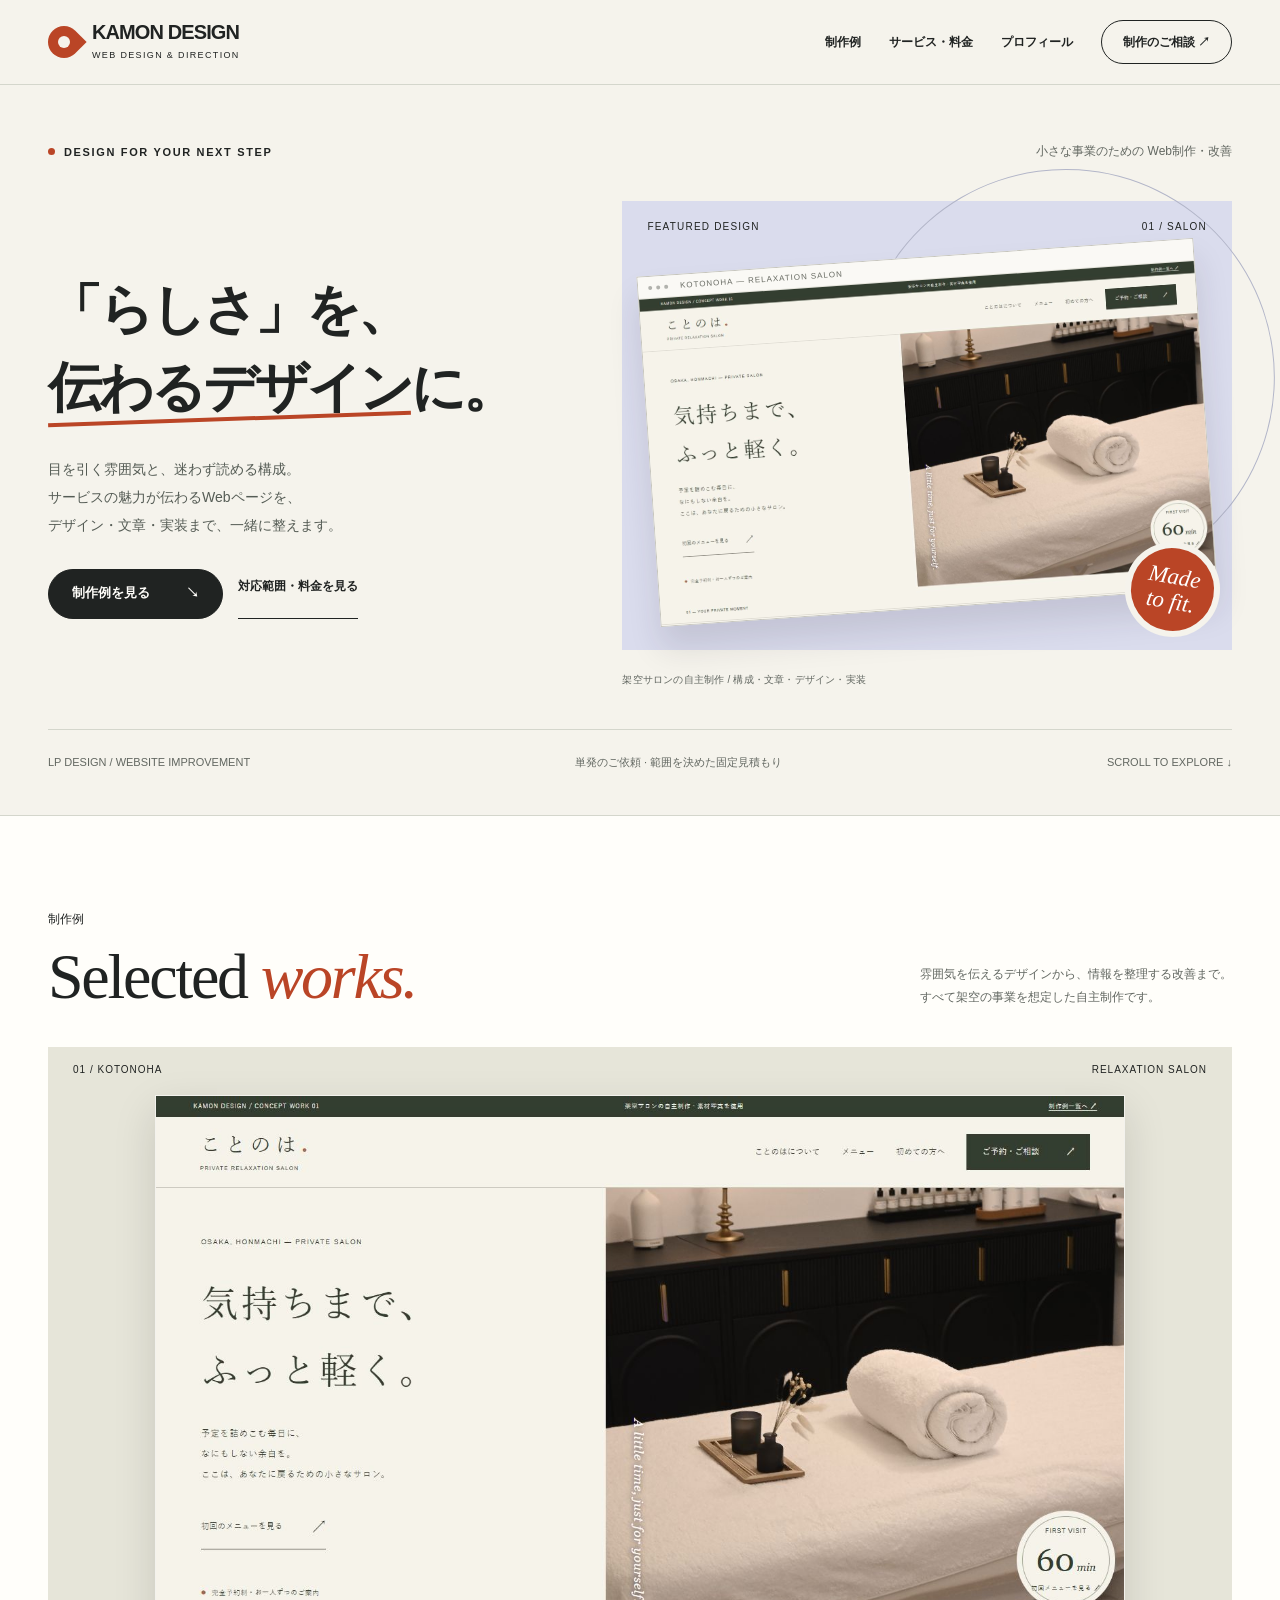
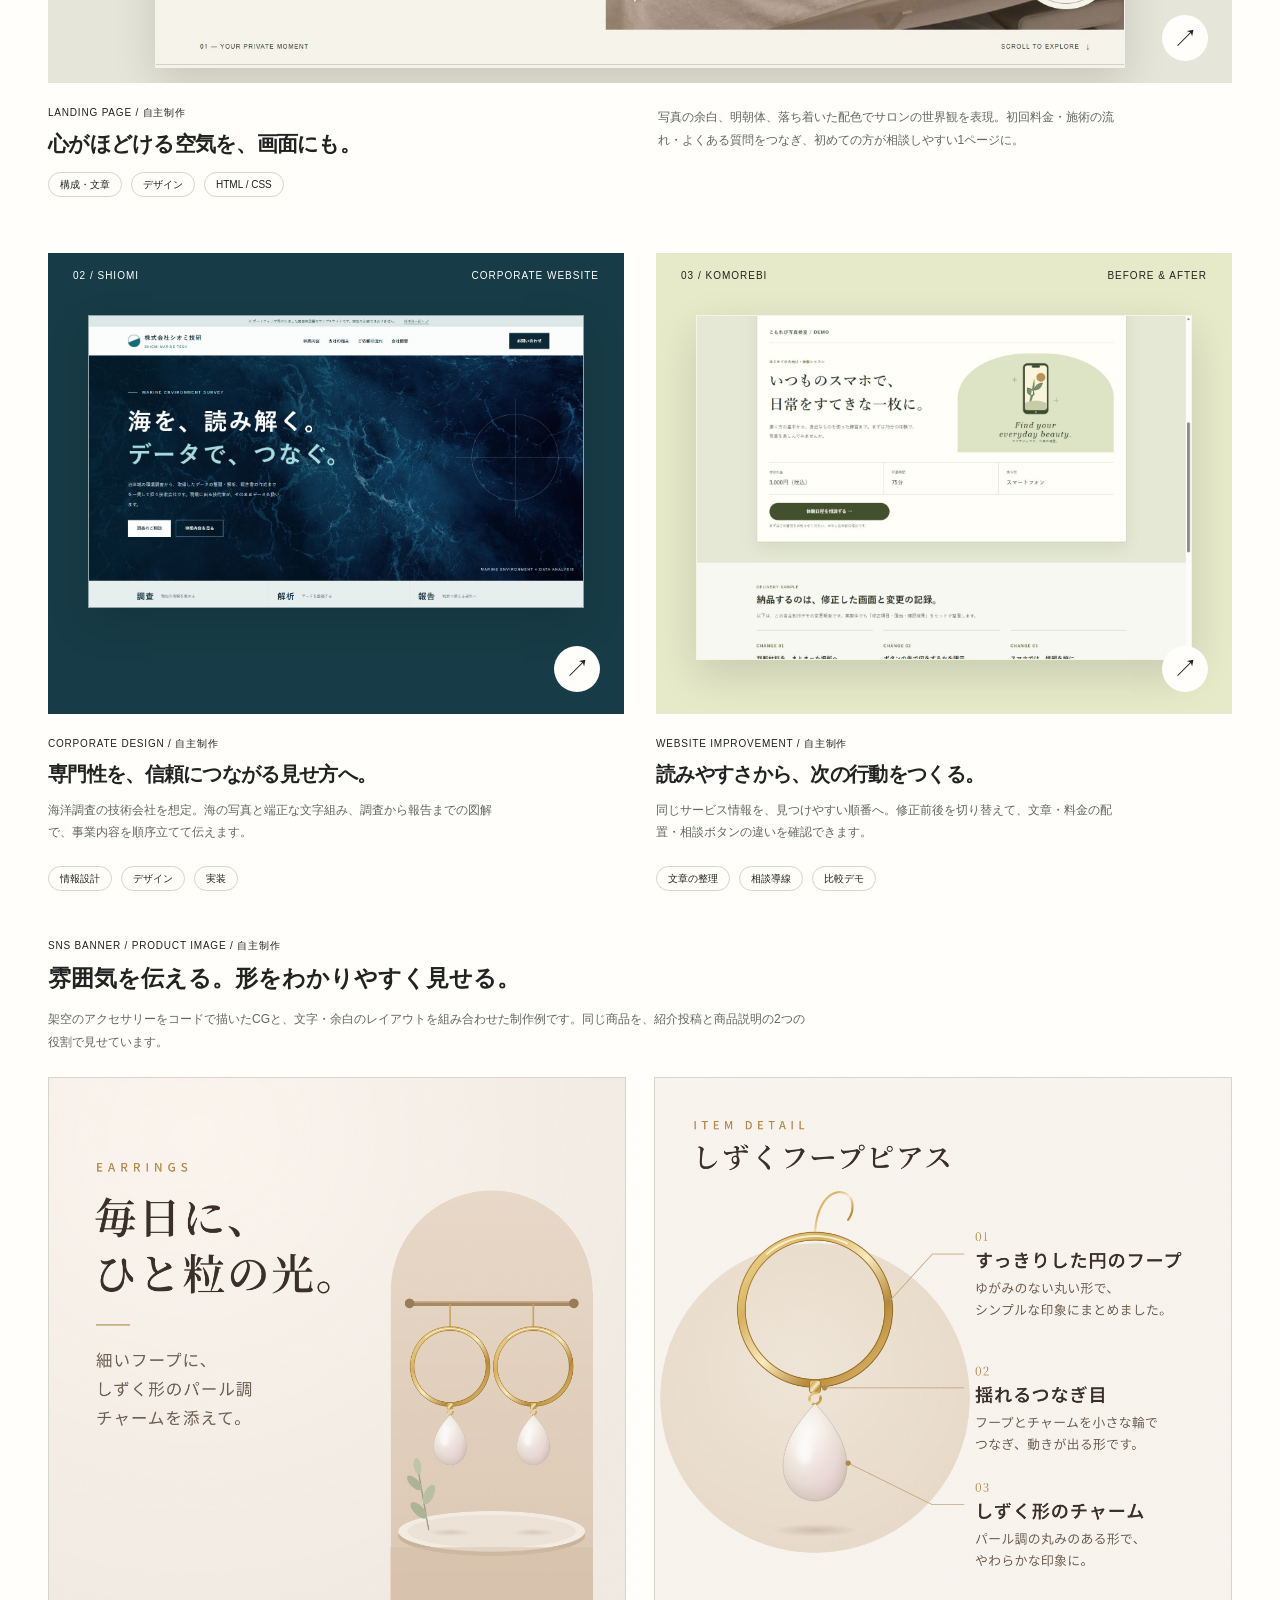
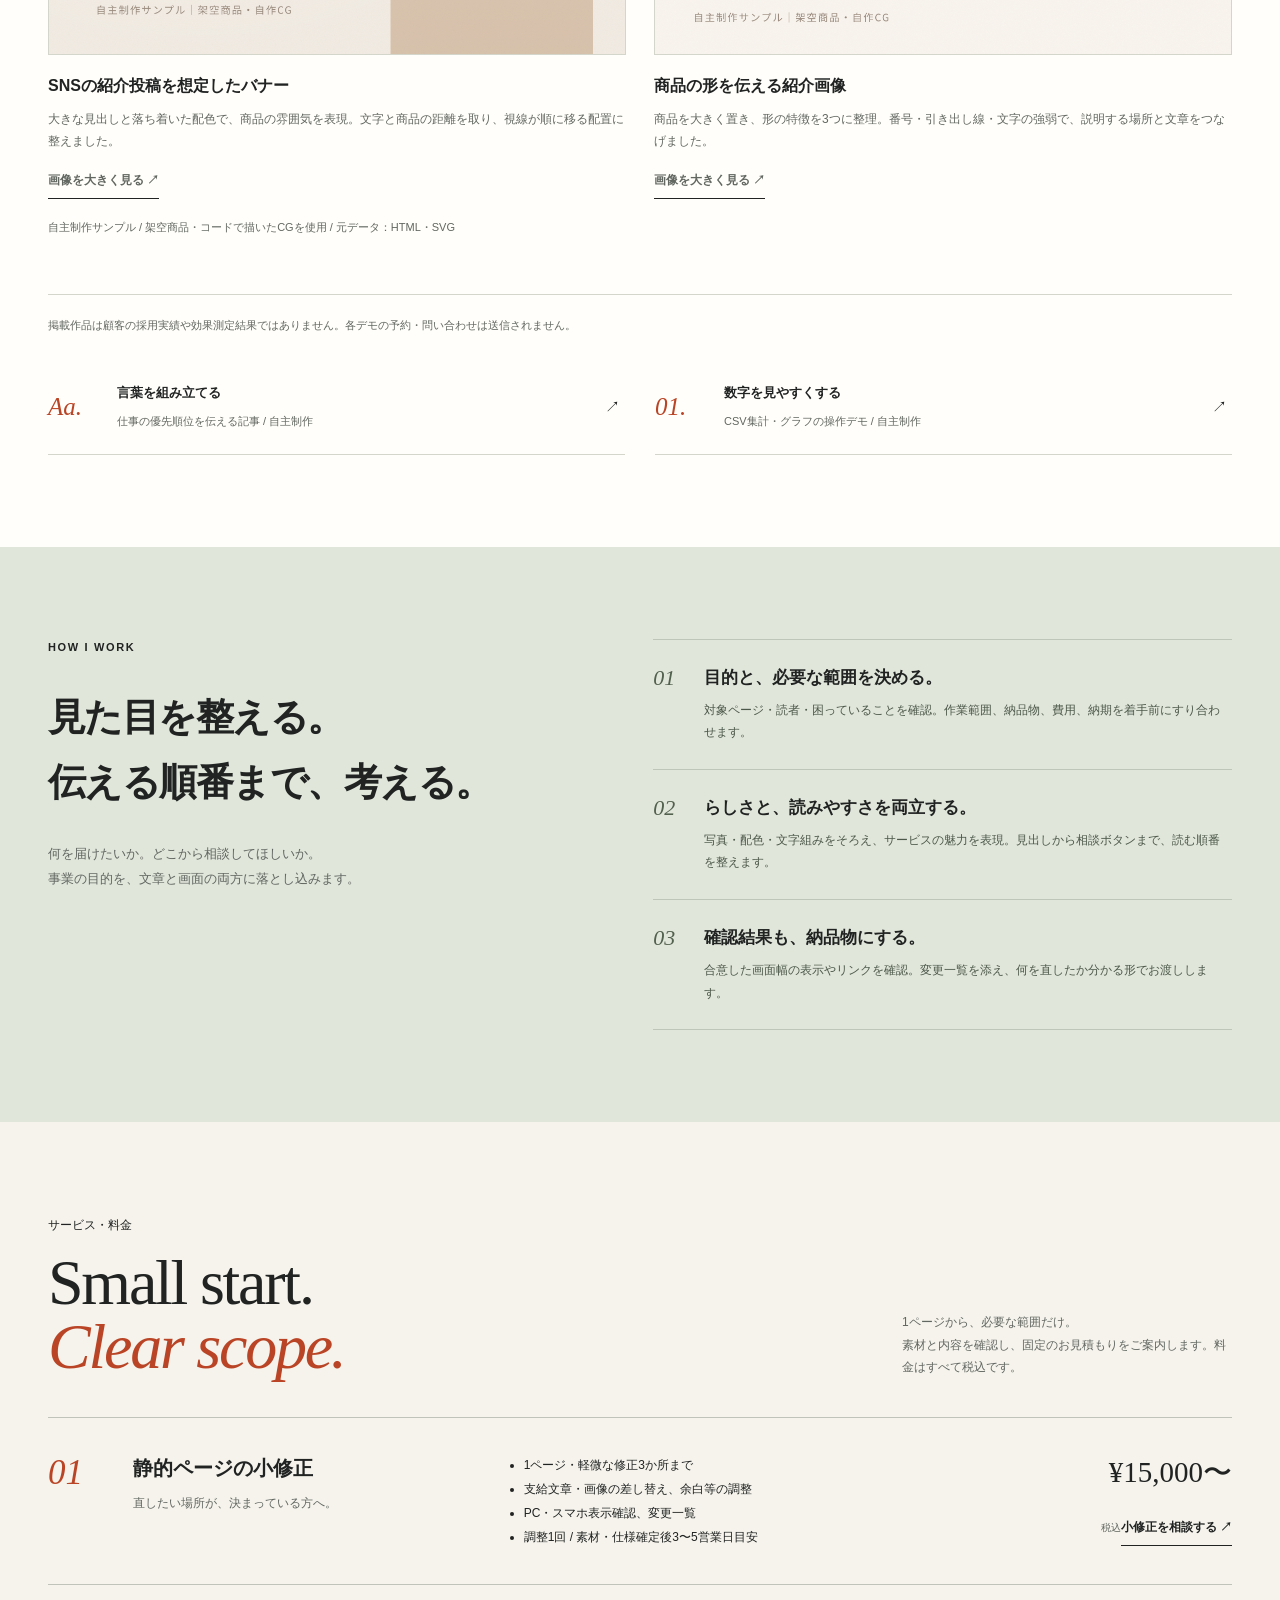
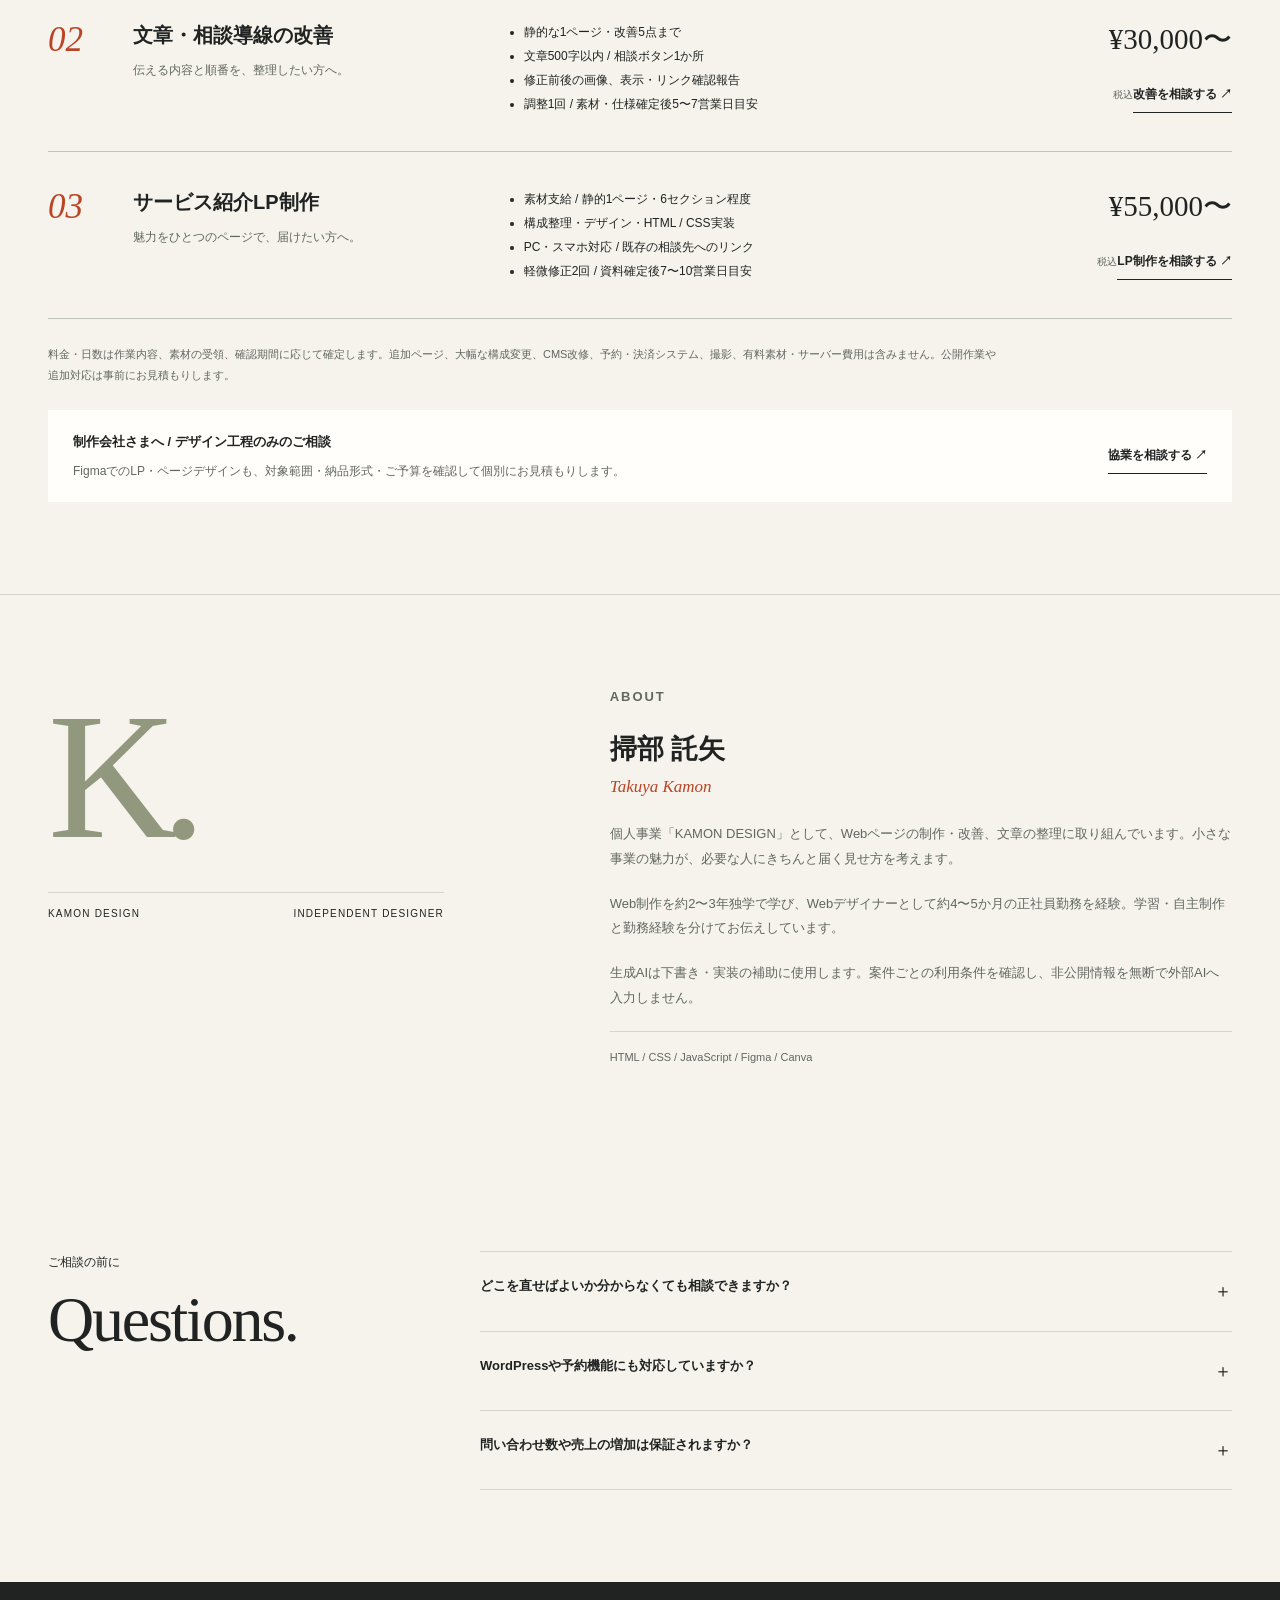
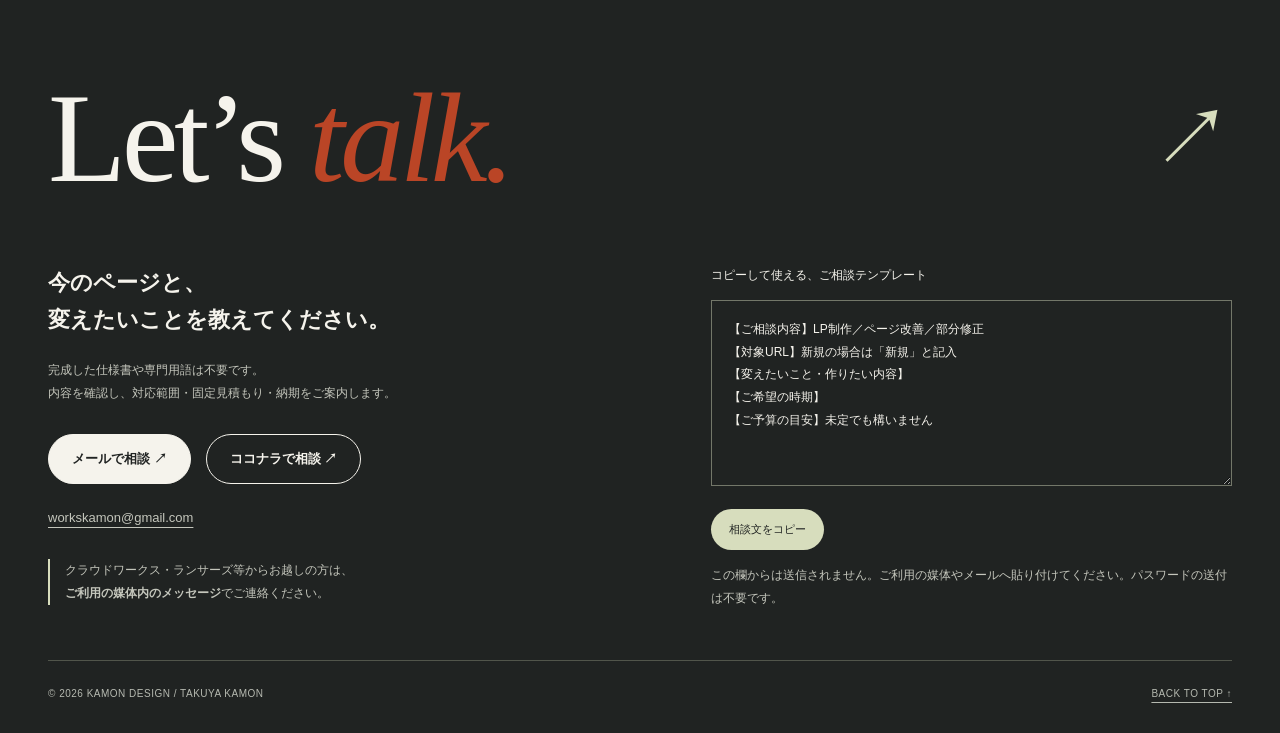
==== commit 4291cc48: "Add approved accessory banner and product image samples" ====
--- a/index.html
+++ b/index.html
@@ -1,5 +1,9 @@
 <!doctype html>
-<html lang="ja"><head><meta charset="utf-8"><meta name="viewport" content="width=device-width,initial-scale=1"><title>KAMON DESIGN｜小さな事業のWebデザイン・LP制作</title><meta name="description" content="事業のらしさを、伝わるWebデザインに。LP制作、既存ページの文章・相談導線改善、小修正。制作例、対応範囲、税込料金をご覧いただけます。"><meta name="theme-color" content="#f5f3ec"><link rel="stylesheet" href="assets/design.css"><script src="assets/portfolio.js" defer></script></head>
+<html lang="ja"><head><meta charset="utf-8"><meta name="viewport" content="width=device-width,initial-scale=1"><title>KAMON DESIGN｜小さな事業のWebデザイン・LP制作</title><meta name="description" content="事業のらしさを、伝わるWebデザインに。LP制作、既存ページの文章・相談導線改善、小修正。制作例、対応範囲、税込料金をご覧いただけます。"><meta name="theme-color" content="#f5f3ec"><link rel="stylesheet" href="assets/design.css"><script src="assets/portfolio.js" defer></script>
+<style>
+.accessory-samples{margin-top:48px}.accessory-samples>h3{font-size:23px;margin:8px 0 12px}.accessory-intro{font-size:12px;color:var(--muted);max-width:760px}.sample-gallery{display:grid;grid-template-columns:repeat(2,minmax(0,1fr));gap:28px;margin-top:24px}.sample-gallery figure{min-width:0}.sample-gallery img{width:100%;height:auto;border:1px solid var(--line)}.sample-gallery figcaption{padding-top:16px;font-size:12px;color:var(--muted)}.sample-gallery strong{display:block;color:var(--ink);font-size:16px;margin-bottom:6px}.sample-gallery p{margin-bottom:10px}.sample-gallery .text-link{display:inline-block}.accessory-note{font-size:11px;color:var(--muted);margin-top:18px}
+@media(max-width:720px){.accessory-samples{margin-top:36px}.sample-gallery{grid-template-columns:1fr;gap:30px}.accessory-samples>h3{font-size:20px}}
+</style></head>
 <body id="top"><a href="#main" class="skip">本文へ移動</a>
 <header class="site-header"><div class="container header-inner"><a href="#top" class="brand" aria-label="KAMON DESIGN トップ"><span class="brand-symbol" aria-hidden="true"></span><span class="brand-text">KAMON DESIGN<small>WEB DESIGN &amp; DIRECTION</small></span></a><button class="nav-toggle" type="button" aria-controls="main-nav" aria-expanded="false">メニュー</button><nav class="nav" id="main-nav" aria-label="メインメニュー"><a href="#works">制作例</a><a href="#services">サービス・料金</a><a href="#about">プロフィール</a><a href="#contact" class="nav-contact">制作のご相談 ↗</a></nav></div></header>
 <main id="main"><section class="hero"><div class="container"><div class="hero-topline"><span class="eyebrow">DESIGN FOR YOUR NEXT STEP</span><span class="small">小さな事業のための Web制作・改善</span></div><div class="hero-grid"><div class="hero-copy"><h1>「らしさ」を、<br><em>伝わるデザイン</em>に。</h1><p>目を引く雰囲気と、迷わず読める構成。<br>サービスの魅力が伝わるWebページを、<br>デザイン・文章・実装まで、一緒に整えます。</p><div class="actions"><a href="#works" class="button button-primary">制作例を見る <span aria-hidden="true">↘</span></a><a href="#services" class="text-link">対応範囲・料金を見る</a></div></div><figure class="hero-visual"><div class="design-stage"><div class="stage-title"><span>FEATURED DESIGN</span><span>01 / SALON</span></div><div class="browser-frame"><div class="browser-bar" aria-hidden="true"><i></i><i></i><i></i><span>KOTONOHA — RELAXATION SALON</span></div><a href="01-salon-lp/" aria-label="サロンLPの制作例を開く"><img src="assets/salon-design-preview.jpg" width="1425" height="840" alt="写真と明朝体で柔らかな雰囲気を表現したサロンLPの画面" fetchpriority="high"></a></div><span class="stage-chip" aria-hidden="true">Made<br>to fit.</span></div><figcaption>架空サロンの自主制作 / 構成・文章・デザイン・実装</figcaption></figure></div><div class="hero-bottom"><span>LP DESIGN / WEBSITE IMPROVEMENT</span><span>単発のご依頼 · 範囲を決めた固定見積もり</span><span>SCROLL TO EXPLORE ↓</span></div></div></section>
@@ -7,6 +11,16 @@
 <article class="work" id="work-lp"><a class="work-image" href="01-salon-lp/" aria-label="KOTONOHA サロンLPのデモを見る"><span class="work-top"><span>01 / KOTONOHA</span><span>RELAXATION SALON</span></span><img src="assets/salon-design-preview.jpg" width="1425" height="840" alt="生成り・オリーブ・実写写真を使ったKOTONOHAのWebデザイン" loading="lazy"><span class="open-icon" aria-hidden="true">↗</span></a><div class="work-meta"><div><div class="work-category">LANDING PAGE / 自主制作</div><h3>心がほどける空気を、画面にも。</h3><div class="work-details"><span>構成・文章</span><span>デザイン</span><span>HTML / CSS</span></div></div><p>写真の余白、明朝体、落ち着いた配色でサロンの世界観を表現。初回料金・施術の流れ・よくある質問をつなぎ、初めての方が相談しやすい1ページに。</p></div></article>
 <div class="work-pair"><article class="work work-corporate" id="work-corporate"><a class="work-image" href="02-corporate-site/" aria-label="シオミ技研 企業サイトのデモを見る"><span class="work-top"><span>02 / SHIOMI</span><span>CORPORATE WEBSITE</span></span><img src="assets/corporate-design-preview.jpg" width="1425" height="840" alt="海の実写写真と紺色・青緑の文字で構成した技術系企業のサイト" loading="lazy"><span class="open-icon" aria-hidden="true">↗</span></a><div class="work-meta"><div><div class="work-category">CORPORATE DESIGN / 自主制作</div><h3>専門性を、信頼につながる見せ方へ。</h3></div><p>海洋調査の技術会社を想定。海の写真と端正な文字組み、調査から報告までの図解で、事業内容を順序立てて伝えます。</p><div class="work-details"><span>情報設計</span><span>デザイン</span><span>実装</span></div></div></article>
 <article class="work work-improvement" id="work-improvement"><a class="work-image" href="05-site-improvement/" aria-label="写真教室ページの修正前後を見る"><span class="work-top"><span>03 / KOMOREBI</span><span>BEFORE &amp; AFTER</span></span><img src="assets/improvement-design-preview.jpg" width="1425" height="990" alt="写真教室の案内を、料金・所要時間・相談先が読み取りやすい配置へ整理した比較デモ" loading="lazy"><span class="open-icon" aria-hidden="true">↗</span></a><div class="work-meta"><div><div class="work-category">WEBSITE IMPROVEMENT / 自主制作</div><h3>読みやすさから、次の行動をつくる。</h3></div><p>同じサービス情報を、見つけやすい順番へ。修正前後を切り替えて、文章・料金の配置・相談ボタンの違いを確認できます。</p><div class="work-details"><span>文章の整理</span><span>相談導線</span><span>比較デモ</span></div></div></article></div>
+<article class="work accessory-samples" id="work-accessory">
+<div class="work-category">SNS BANNER / PRODUCT IMAGE / 自主制作</div>
+<h3>雰囲気を伝える。形をわかりやすく見せる。</h3>
+<p class="accessory-intro">架空のアクセサリーをコードで描いたCGと、文字・余白のレイアウトを組み合わせた制作例です。同じ商品を、紹介投稿と商品説明の2つの役割で見せています。</p>
+<div class="sample-gallery">
+<figure><a href="assets/accessory-sns-banner.png" aria-label="SNSバナーの自主制作画像を大きく見る"><img src="assets/accessory-sns-banner.png" width="1080" height="1080" alt="毎日に、ひと粒の光。という見出しと、生成りの背景に架空のフープピアスを配置したSNSバナー" loading="lazy"></a><figcaption><strong>SNSの紹介投稿を想定したバナー</strong><p>大きな見出しと落ち着いた配色で、商品の雰囲気を表現。文字と商品の距離を取り、視線が順に移る配置に整えました。</p><a class="text-link" href="assets/accessory-sns-banner.png">画像を大きく見る ↗</a></figcaption></figure>
+<figure><a href="assets/accessory-product-detail.png" aria-label="商品紹介の自主制作画像を大きく見る"><img src="assets/accessory-product-detail.png" width="1080" height="1080" alt="架空のしずくフープピアスを拡大し、フープ・つなぎ目・チャームの形を番号と引き出し線で説明した画像" loading="lazy"></a><figcaption><strong>商品の形を伝える紹介画像</strong><p>商品を大きく置き、形の特徴を3つに整理。番号・引き出し線・文字の強弱で、説明する場所と文章をつなげました。</p><a class="text-link" href="assets/accessory-product-detail.png">画像を大きく見る ↗</a></figcaption></figure>
+</div>
+<p class="accessory-note">自主制作サンプル / 架空商品・コードで描いたCGを使用 / 元データ：HTML・SVG</p>
+</article>
 <p class="work-notice">掲載作品は顧客の採用実績や効果測定結果ではありません。各デモの予約・問い合わせは送信されません。</p><div class="more-works"><a class="more-work" href="03-articles/"><span class="mark">Aa.</span><span><strong>言葉を組み立てる</strong><small>仕事の優先順位を伝える記事 / 自主制作</small></span><span aria-hidden="true">↗</span></a><a class="more-work" href="04-csv-report/"><span class="mark">01.</span><span><strong>数字を見やすくする</strong><small>CSV集計・グラフの操作デモ / 自主制作</small></span><span aria-hidden="true">↗</span></a></div></div></section>
 <section class="section approach" id="approach"><div class="container approach-layout"><div><p class="eyebrow">HOW I WORK</p><h2>見た目を整える。<br>伝える順番まで、考える。</h2><p class="intro">何を届けたいか。どこから相談してほしいか。<br>事業の目的を、文章と画面の両方に落とし込みます。</p></div><div class="steps"><div class="step"><div><h3>目的と、必要な範囲を決める。</h3><p>対象ページ・読者・困っていることを確認。作業範囲、納品物、費用、納期を着手前にすり合わせます。</p></div></div><div class="step"><div><h3>らしさと、読みやすさを両立する。</h3><p>写真・配色・文字組みをそろえ、サービスの魅力を表現。見出しから相談ボタンまで、読む順番を整えます。</p></div></div><div class="step"><div><h3>確認結果も、納品物にする。</h3><p>合意した画面幅の表示やリンクを確認。変更一覧を添え、何を直したか分かる形でお渡しします。</p></div></div></div></div></section>
 <section class="section" id="services"><div class="container"><div class="section-head"><div><div class="section-kicker">サービス・料金</div><h2 class="section-title">Small start.<br><i>Clear scope.</i></h2></div><p>1ページから、必要な範囲だけ。<br>素材と内容を確認し、固定のお見積もりをご案内します。料金はすべて税込です。</p></div>
@@ -21,4 +35,4 @@
 【変えたいこと・作りたい内容】
 【ご希望の時期】
 【ご予算の目安】未定でも構いません</textarea><div class="copy-row"><button type="button" data-copy-request>相談文をコピー</button><span id="copy-status" role="status" aria-live="polite"></span></div><p id="request-help">この欄からは送信されません。ご利用の媒体やメールへ貼り付けてください。パスワードの送付は不要です。</p></div></div></div></section></main>
-<footer><div class="container footer-inner"><span>© 2026 KAMON DESIGN / TAKUYA KAMON</span><a href="#top">BACK TO TOP ↑</a></div></footer></body></html>+<footer><div class="container footer-inner"><span>© 2026 KAMON DESIGN / TAKUYA KAMON</span><a href="#top">BACK TO TOP ↑</a></div></footer></body></html>
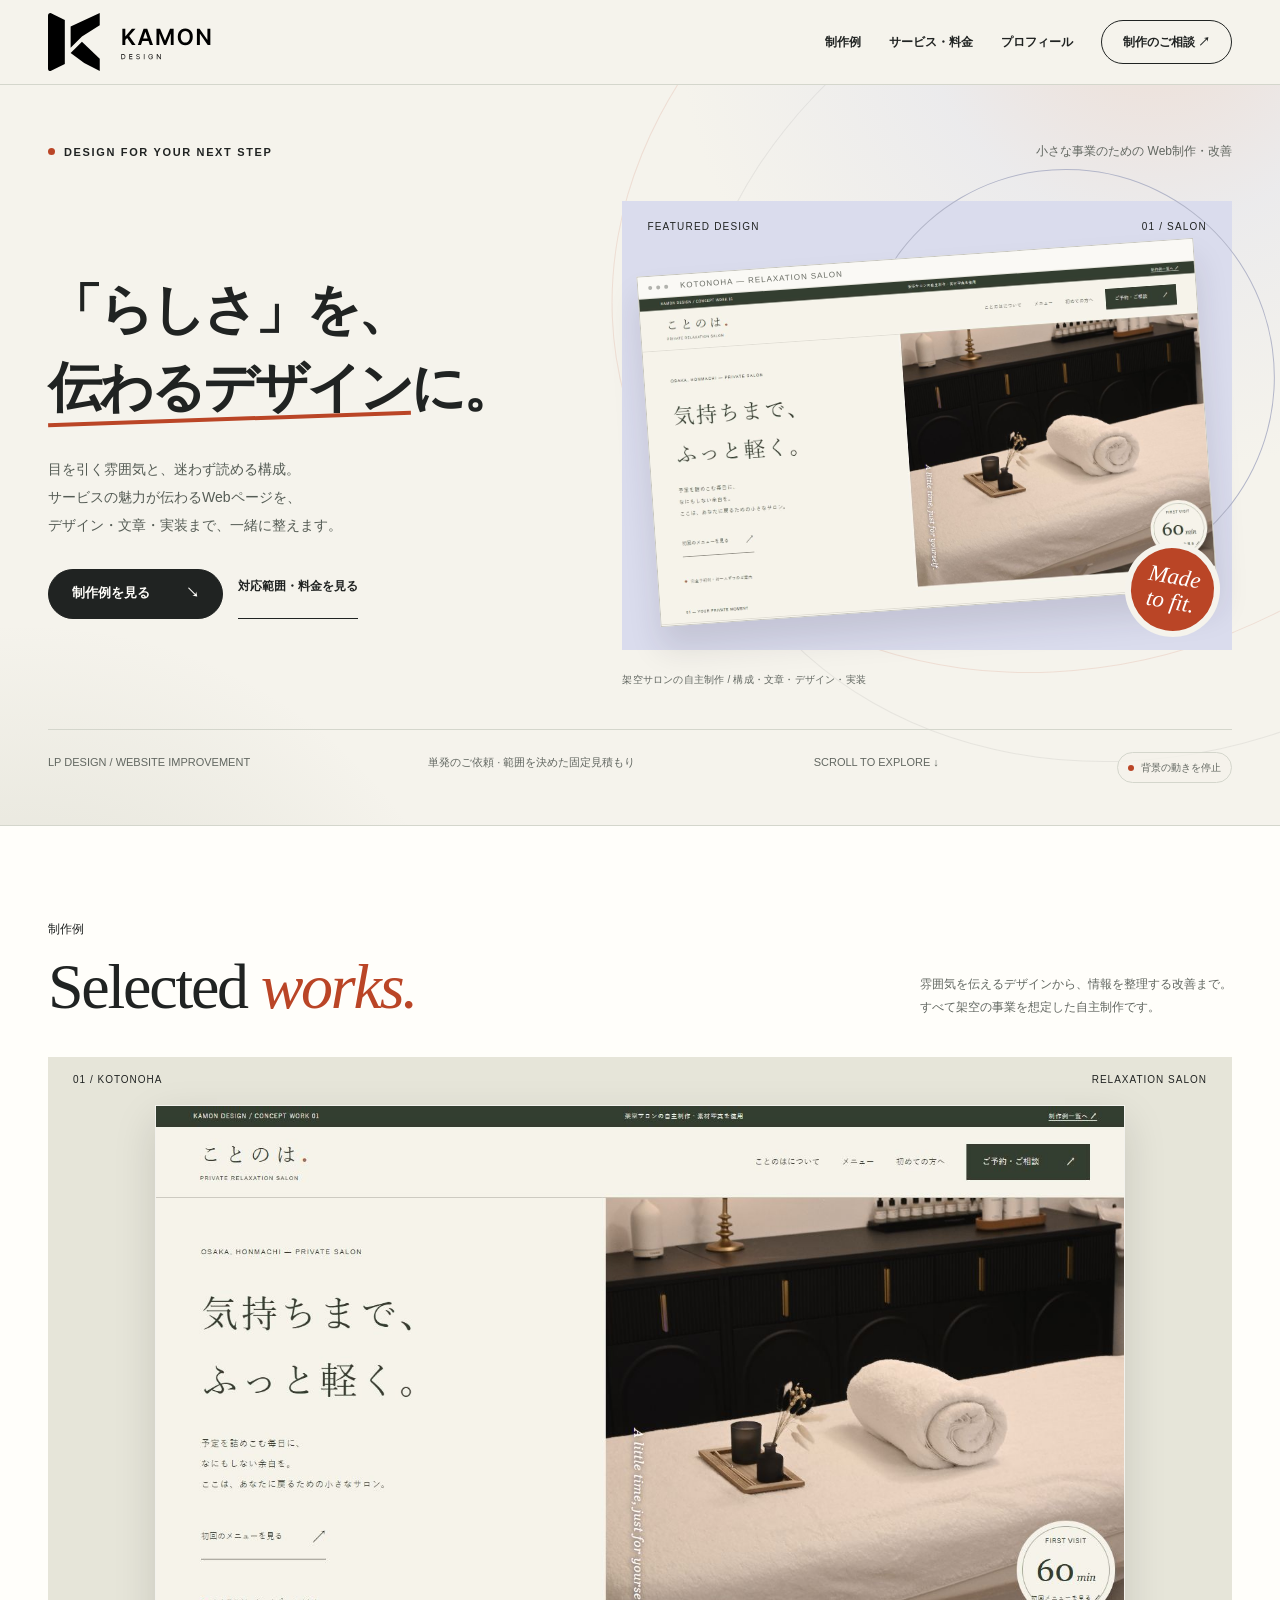
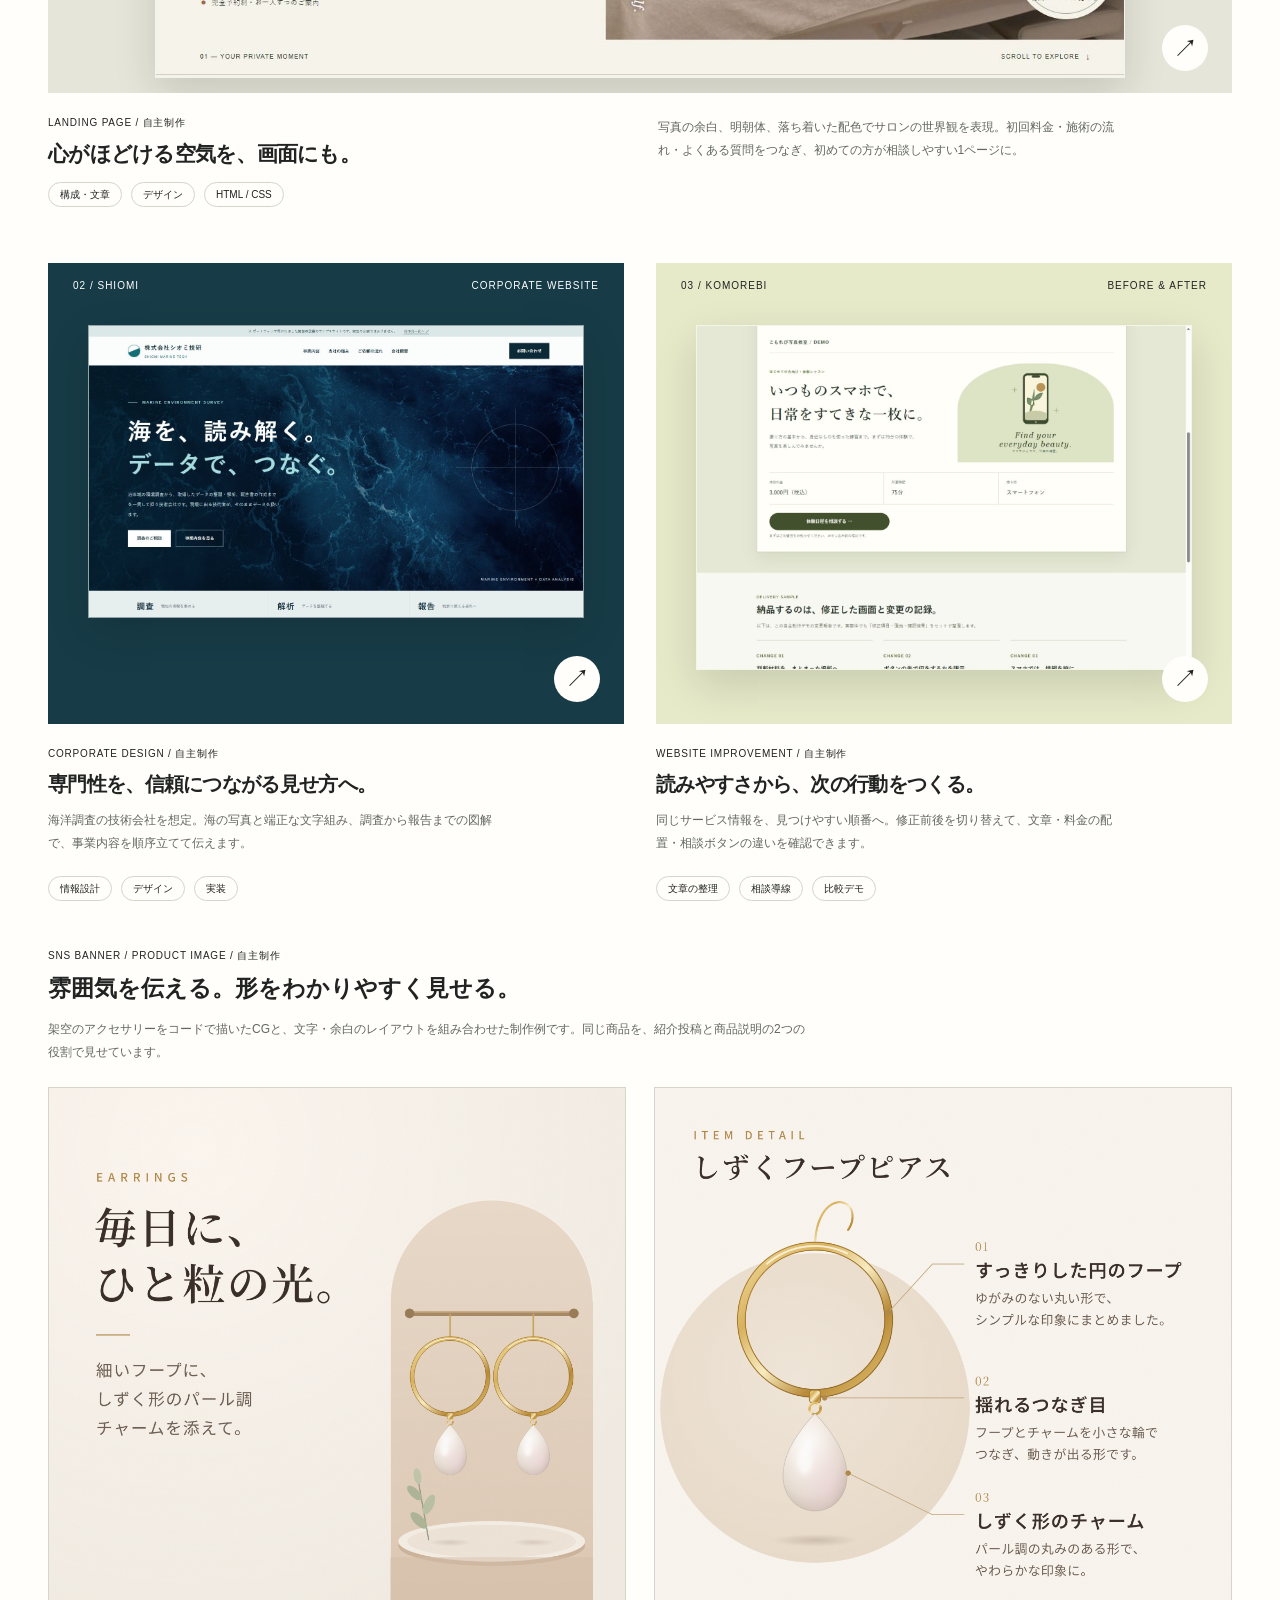
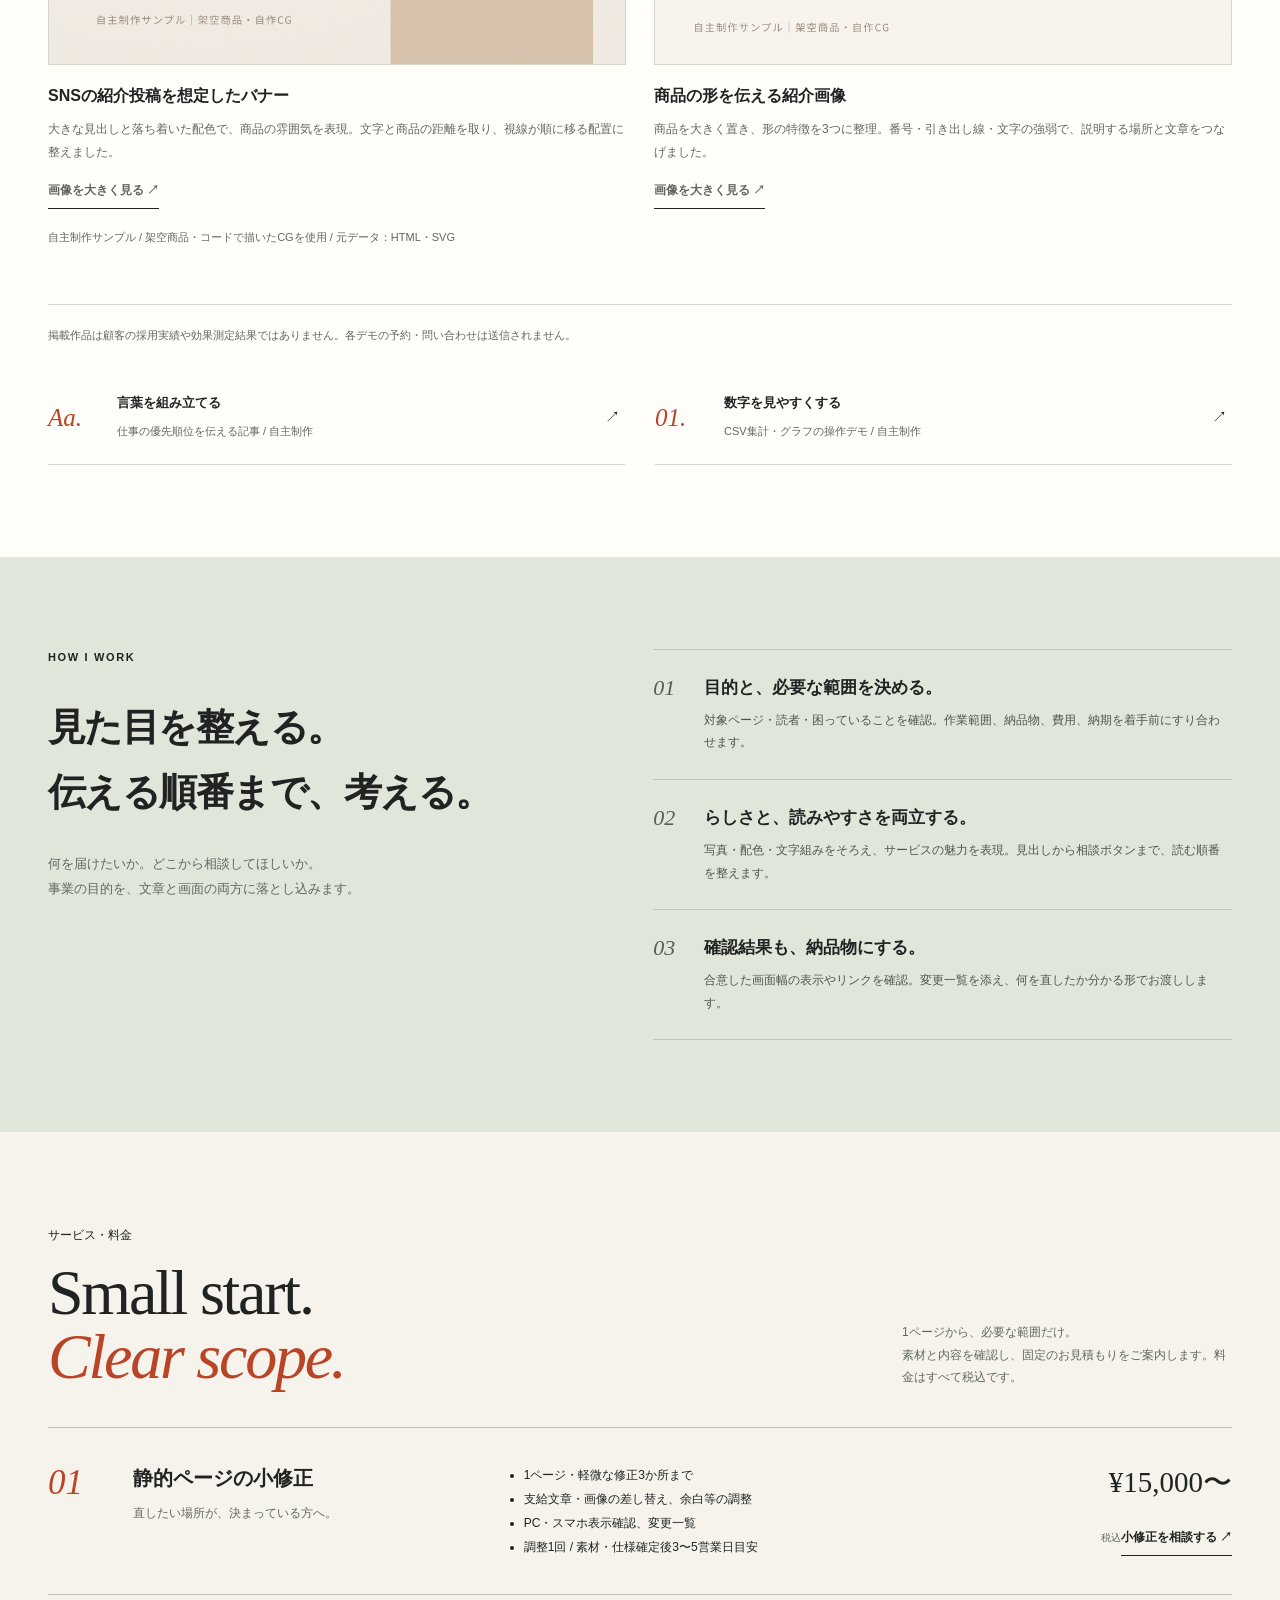
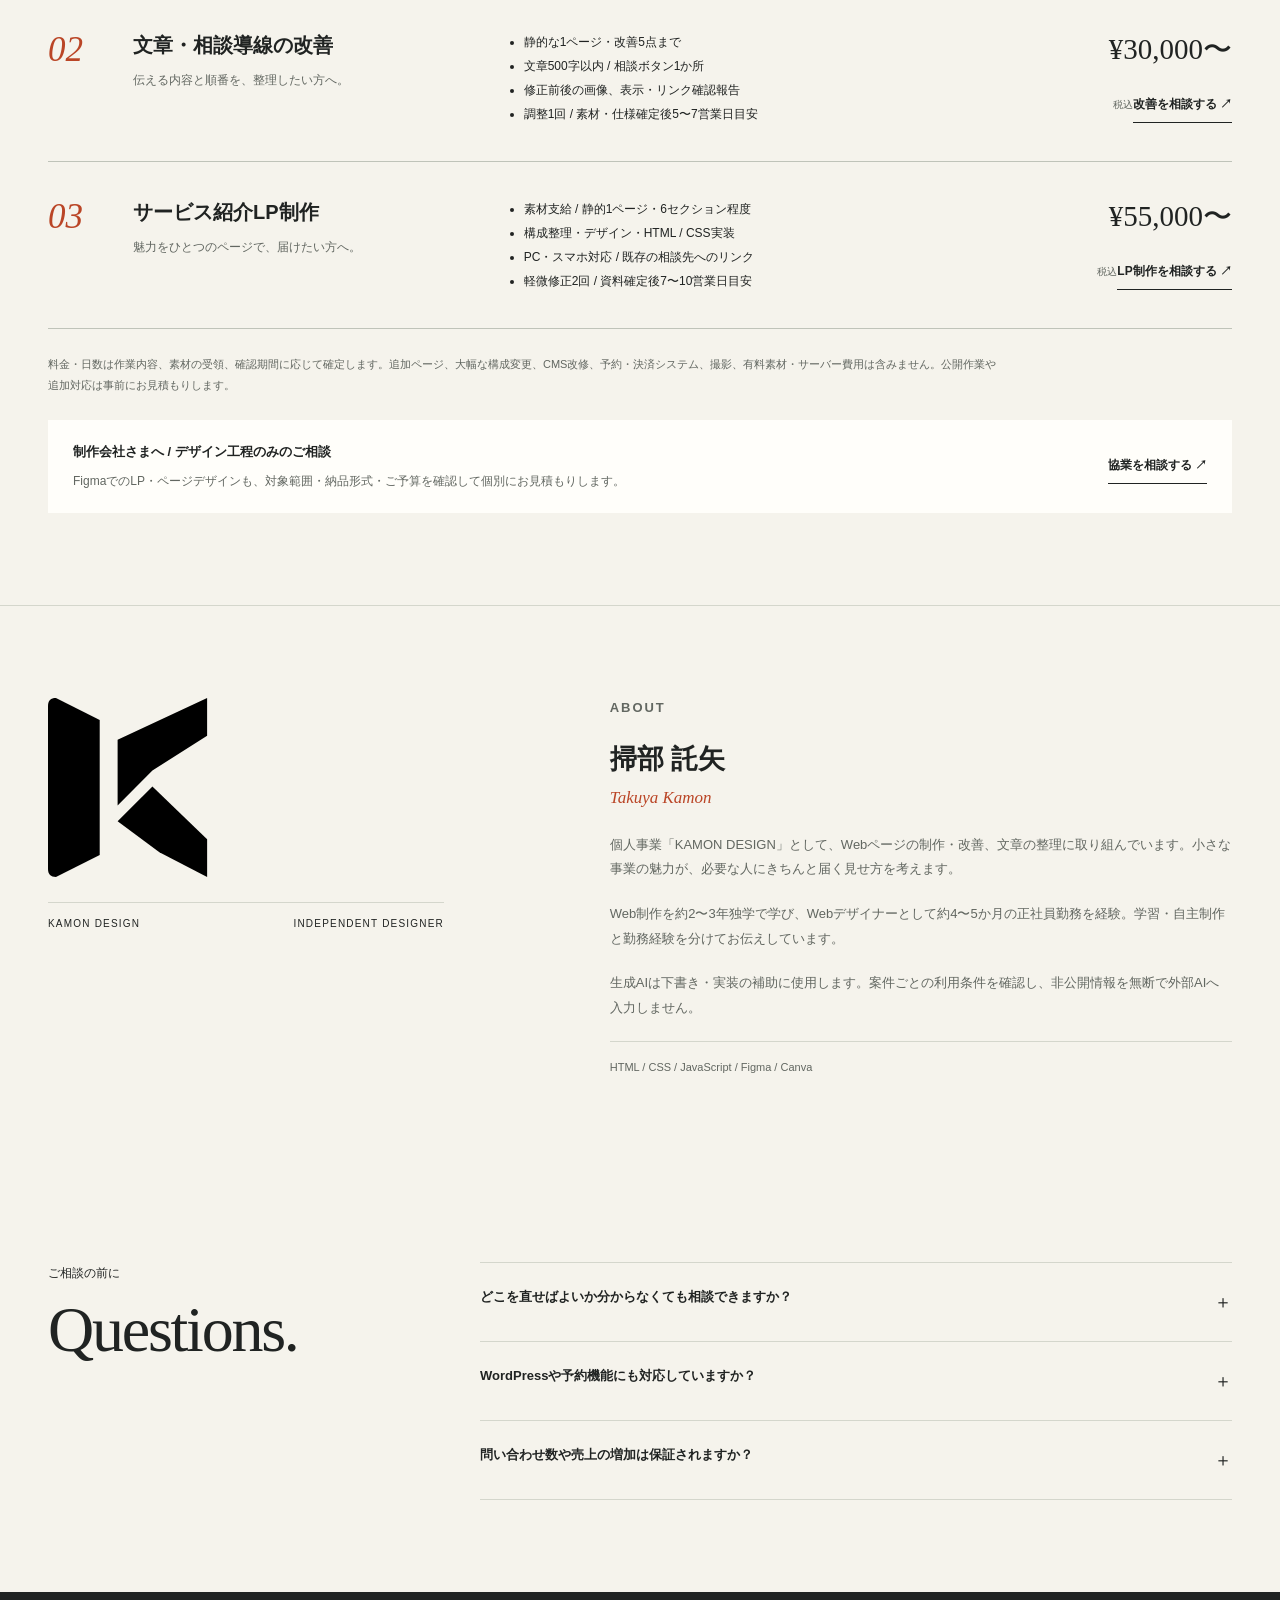
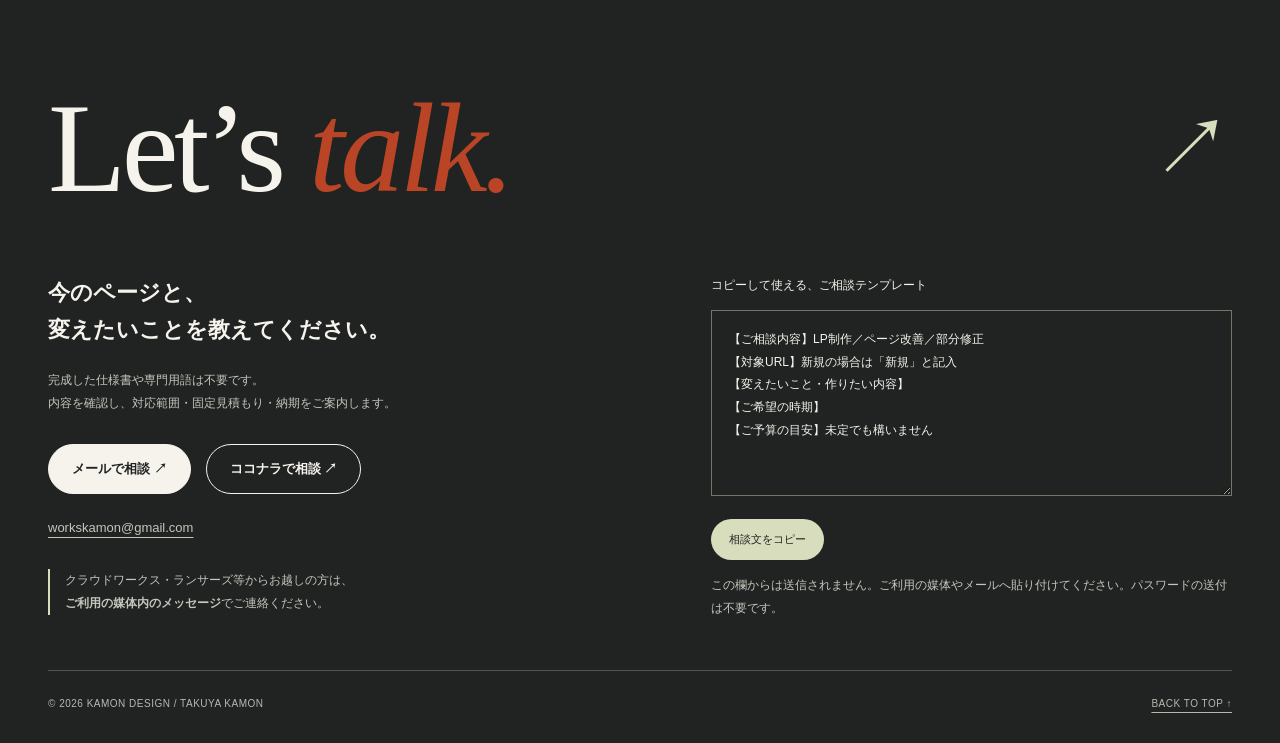
==== commit abdce8fc: "Add folded K brand identity and accessible ambient motion" ====
--- a/index.html
+++ b/index.html
@@ -1,12 +1,12 @@
 <!doctype html>
-<html lang="ja"><head><meta charset="utf-8"><meta name="viewport" content="width=device-width,initial-scale=1"><title>KAMON DESIGN｜小さな事業のWebデザイン・LP制作</title><meta name="description" content="事業のらしさを、伝わるWebデザインに。LP制作、既存ページの文章・相談導線改善、小修正。制作例、対応範囲、税込料金をご覧いただけます。"><meta name="theme-color" content="#f5f3ec"><link rel="stylesheet" href="assets/design.css"><script src="assets/portfolio.js" defer></script>
+<html lang="ja"><head><meta charset="utf-8"><meta name="viewport" content="width=device-width,initial-scale=1"><title>KAMON DESIGN｜小さな事業のWebデザイン・LP制作</title><meta name="description" content="事業のらしさを、伝わるWebデザインに。LP制作、既存ページの文章・相談導線改善、小修正。制作例、対応範囲、税込料金をご覧いただけます。"><link rel="icon" type="image/svg+xml" href="assets/kamon-folded-mark.svg"><meta name="theme-color" content="#f5f3ec"><link rel="stylesheet" href="assets/design.css"><link rel="stylesheet" href="assets/ambient.css"><script src="assets/portfolio.js" defer></script>
 <style>
 .accessory-samples{margin-top:48px}.accessory-samples>h3{font-size:23px;margin:8px 0 12px}.accessory-intro{font-size:12px;color:var(--muted);max-width:760px}.sample-gallery{display:grid;grid-template-columns:repeat(2,minmax(0,1fr));gap:28px;margin-top:24px}.sample-gallery figure{min-width:0}.sample-gallery img{width:100%;height:auto;border:1px solid var(--line)}.sample-gallery figcaption{padding-top:16px;font-size:12px;color:var(--muted)}.sample-gallery strong{display:block;color:var(--ink);font-size:16px;margin-bottom:6px}.sample-gallery p{margin-bottom:10px}.sample-gallery .text-link{display:inline-block}.accessory-note{font-size:11px;color:var(--muted);margin-top:18px}
 @media(max-width:720px){.accessory-samples{margin-top:36px}.sample-gallery{grid-template-columns:1fr;gap:30px}.accessory-samples>h3{font-size:20px}}
 </style></head>
 <body id="top"><a href="#main" class="skip">本文へ移動</a>
-<header class="site-header"><div class="container header-inner"><a href="#top" class="brand" aria-label="KAMON DESIGN トップ"><span class="brand-symbol" aria-hidden="true"></span><span class="brand-text">KAMON DESIGN<small>WEB DESIGN &amp; DIRECTION</small></span></a><button class="nav-toggle" type="button" aria-controls="main-nav" aria-expanded="false">メニュー</button><nav class="nav" id="main-nav" aria-label="メインメニュー"><a href="#works">制作例</a><a href="#services">サービス・料金</a><a href="#about">プロフィール</a><a href="#contact" class="nav-contact">制作のご相談 ↗</a></nav></div></header>
-<main id="main"><section class="hero"><div class="container"><div class="hero-topline"><span class="eyebrow">DESIGN FOR YOUR NEXT STEP</span><span class="small">小さな事業のための Web制作・改善</span></div><div class="hero-grid"><div class="hero-copy"><h1>「らしさ」を、<br><em>伝わるデザイン</em>に。</h1><p>目を引く雰囲気と、迷わず読める構成。<br>サービスの魅力が伝わるWebページを、<br>デザイン・文章・実装まで、一緒に整えます。</p><div class="actions"><a href="#works" class="button button-primary">制作例を見る <span aria-hidden="true">↘</span></a><a href="#services" class="text-link">対応範囲・料金を見る</a></div></div><figure class="hero-visual"><div class="design-stage"><div class="stage-title"><span>FEATURED DESIGN</span><span>01 / SALON</span></div><div class="browser-frame"><div class="browser-bar" aria-hidden="true"><i></i><i></i><i></i><span>KOTONOHA — RELAXATION SALON</span></div><a href="01-salon-lp/" aria-label="サロンLPの制作例を開く"><img src="assets/salon-design-preview.jpg" width="1425" height="840" alt="写真と明朝体で柔らかな雰囲気を表現したサロンLPの画面" fetchpriority="high"></a></div><span class="stage-chip" aria-hidden="true">Made<br>to fit.</span></div><figcaption>架空サロンの自主制作 / 構成・文章・デザイン・実装</figcaption></figure></div><div class="hero-bottom"><span>LP DESIGN / WEBSITE IMPROVEMENT</span><span>単発のご依頼 · 範囲を決めた固定見積もり</span><span>SCROLL TO EXPLORE ↓</span></div></div></section>
+<header class="site-header"><div class="container header-inner"><a href="#top" class="brand" aria-label="KAMON DESIGN トップ"><img class="brand-logo" src="assets/kamon-folded-logo.svg" width="496" height="176" alt="KAMON DESIGN"></a><button class="nav-toggle" type="button" aria-controls="main-nav" aria-expanded="false">メニュー</button><nav class="nav" id="main-nav" aria-label="メインメニュー"><a href="#works">制作例</a><a href="#services">サービス・料金</a><a href="#about">プロフィール</a><a href="#contact" class="nav-contact">制作のご相談 ↗</a></nav></div></header>
+<main id="main"><section class="hero"><div class="ambient" aria-hidden="true"><i class="ambient-light"></i><i class="ambient-light"></i><i class="ambient-orbit"></i><i class="ambient-orbit"></i></div><div class="container"><div class="hero-topline"><span class="eyebrow">DESIGN FOR YOUR NEXT STEP</span><span class="small">小さな事業のための Web制作・改善</span></div><div class="hero-grid"><div class="hero-copy"><h1>「らしさ」を、<br><em>伝わるデザイン</em>に。</h1><p>目を引く雰囲気と、迷わず読める構成。<br>サービスの魅力が伝わるWebページを、<br>デザイン・文章・実装まで、一緒に整えます。</p><div class="actions"><a href="#works" class="button button-primary">制作例を見る <span aria-hidden="true">↘</span></a><a href="#services" class="text-link">対応範囲・料金を見る</a></div></div><figure class="hero-visual"><div class="design-stage"><div class="stage-title"><span>FEATURED DESIGN</span><span>01 / SALON</span></div><div class="browser-frame"><div class="browser-bar" aria-hidden="true"><i></i><i></i><i></i><span>KOTONOHA — RELAXATION SALON</span></div><a href="01-salon-lp/" aria-label="サロンLPの制作例を開く"><img src="assets/salon-design-preview.jpg" width="1425" height="840" alt="写真と明朝体で柔らかな雰囲気を表現したサロンLPの画面" fetchpriority="high"></a></div><span class="stage-chip" aria-hidden="true">Made<br>to fit.</span></div><figcaption>架空サロンの自主制作 / 構成・文章・デザイン・実装</figcaption></figure></div><div class="hero-bottom"><span>LP DESIGN / WEBSITE IMPROVEMENT</span><span>単発のご依頼 · 範囲を決めた固定見積もり</span><span>SCROLL TO EXPLORE ↓</span><button class="motion-control" data-motion-toggle type="button" aria-pressed="false" hidden>背景の動きを停止</button></div></div></section>
 <section class="section works-section" id="works"><div class="container"><div class="section-head"><div><div class="section-kicker">制作例</div><h2 class="section-title">Selected <i>works.</i></h2></div><p>雰囲気を伝えるデザインから、情報を整理する改善まで。<br>すべて架空の事業を想定した自主制作です。</p></div>
 <article class="work" id="work-lp"><a class="work-image" href="01-salon-lp/" aria-label="KOTONOHA サロンLPのデモを見る"><span class="work-top"><span>01 / KOTONOHA</span><span>RELAXATION SALON</span></span><img src="assets/salon-design-preview.jpg" width="1425" height="840" alt="生成り・オリーブ・実写写真を使ったKOTONOHAのWebデザイン" loading="lazy"><span class="open-icon" aria-hidden="true">↗</span></a><div class="work-meta"><div><div class="work-category">LANDING PAGE / 自主制作</div><h3>心がほどける空気を、画面にも。</h3><div class="work-details"><span>構成・文章</span><span>デザイン</span><span>HTML / CSS</span></div></div><p>写真の余白、明朝体、落ち着いた配色でサロンの世界観を表現。初回料金・施術の流れ・よくある質問をつなぎ、初めての方が相談しやすい1ページに。</p></div></article>
 <div class="work-pair"><article class="work work-corporate" id="work-corporate"><a class="work-image" href="02-corporate-site/" aria-label="シオミ技研 企業サイトのデモを見る"><span class="work-top"><span>02 / SHIOMI</span><span>CORPORATE WEBSITE</span></span><img src="assets/corporate-design-preview.jpg" width="1425" height="840" alt="海の実写写真と紺色・青緑の文字で構成した技術系企業のサイト" loading="lazy"><span class="open-icon" aria-hidden="true">↗</span></a><div class="work-meta"><div><div class="work-category">CORPORATE DESIGN / 自主制作</div><h3>専門性を、信頼につながる見せ方へ。</h3></div><p>海洋調査の技術会社を想定。海の写真と端正な文字組み、調査から報告までの図解で、事業内容を順序立てて伝えます。</p><div class="work-details"><span>情報設計</span><span>デザイン</span><span>実装</span></div></div></article>
@@ -28,7 +28,7 @@
 <article class="service-row"><span class="service-number">02</span><div><h3>文章・相談導線の改善</h3><p class="tagline">伝える内容と順番を、整理したい方へ。</p></div><ul><li>静的な1ページ・改善5点まで</li><li>文章500字以内 / 相談ボタン1か所</li><li>修正前後の画像、表示・リンク確認報告</li><li>調整1回 / 素材・仕様確定後5〜7営業日目安</li></ul><div class="service-price"><strong>¥30,000〜</strong><small>税込</small><a class="text-link" href="#contact">改善を相談する ↗</a></div></article>
 <article class="service-row"><span class="service-number">03</span><div><h3>サービス紹介LP制作</h3><p class="tagline">魅力をひとつのページで、届けたい方へ。</p></div><ul><li>素材支給 / 静的1ページ・6セクション程度</li><li>構成整理・デザイン・HTML / CSS実装</li><li>PC・スマホ対応 / 既存の相談先へのリンク</li><li>軽微修正2回 / 資料確定後7〜10営業日目安</li></ul><div class="service-price"><strong>¥55,000〜</strong><small>税込</small><a class="text-link" href="#contact">LP制作を相談する ↗</a></div></article>
 <p class="service-note">料金・日数は作業内容、素材の受領、確認期間に応じて確定します。追加ページ、大幅な構成変更、CMS改修、予約・決済システム、撮影、有料素材・サーバー費用は含みません。公開作業や追加対応は事前にお見積もりします。</p><div class="design-only"><div><strong>制作会社さまへ / デザイン工程のみのご相談</strong><p>FigmaでのLP・ページデザインも、対象範囲・納品形式・ご予算を確認して個別にお見積もりします。</p></div><a class="text-link" href="#contact">協業を相談する ↗</a></div></div></section>
-<section class="section about" id="about"><div class="container about-layout"><div aria-hidden="true"><div class="about-mark">K.</div><div class="about-label"><span>KAMON DESIGN</span><span>INDEPENDENT DESIGNER</span></div></div><div class="about-copy"><p class="eyebrow">ABOUT</p><h2>掃部 託矢</h2><span class="roman">Takuya Kamon</span><p>個人事業「KAMON DESIGN」として、Webページの制作・改善、文章の整理に取り組んでいます。小さな事業の魅力が、必要な人にきちんと届く見せ方を考えます。</p><p>Web制作を約2〜3年独学で学び、Webデザイナーとして約4〜5か月の正社員勤務を経験。学習・自主制作と勤務経験を分けてお伝えしています。</p><p>生成AIは下書き・実装の補助に使用します。案件ごとの利用条件を確認し、非公開情報を無断で外部AIへ入力しません。</p><div class="tools">HTML / CSS / JavaScript / Figma / Canva</div></div></div></section>
+<section class="section about" id="about"><div class="container about-layout"><div aria-hidden="true"><div class="about-mark"><img src="assets/kamon-folded-mark.svg" width="180" height="180" alt="" loading="lazy"></div><div class="about-label"><span>KAMON DESIGN</span><span>INDEPENDENT DESIGNER</span></div></div><div class="about-copy"><p class="eyebrow">ABOUT</p><h2>掃部 託矢</h2><span class="roman">Takuya Kamon</span><p>個人事業「KAMON DESIGN」として、Webページの制作・改善、文章の整理に取り組んでいます。小さな事業の魅力が、必要な人にきちんと届く見せ方を考えます。</p><p>Web制作を約2〜3年独学で学び、Webデザイナーとして約4〜5か月の正社員勤務を経験。学習・自主制作と勤務経験を分けてお伝えしています。</p><p>生成AIは下書き・実装の補助に使用します。案件ごとの利用条件を確認し、非公開情報を無断で外部AIへ入力しません。</p><div class="tools">HTML / CSS / JavaScript / Figma / Canva</div></div></div></section>
 <section class="section"><div class="container faq-layout"><div><p class="section-kicker">ご相談の前に</p><h2 class="section-title">Questions.</h2></div><div class="faq-list"><details><summary>どこを直せばよいか分からなくても相談できますか？</summary><p>対象URLと「料金を見つけやすくしたい」などの目的をお知らせください。まず対応可否と範囲を確認します。詳しい診断や修正は、有料対応の範囲を決めてから進めます。</p></details><details><summary>WordPressや予約機能にも対応していますか？</summary><p>現在は静的なHTML / CSSのページを中心にお受けしています。CMSやフォーム、予約・決済機能は仕組みを確認して対応可否をお伝えします。基本料金には含まれません。</p></details><details><summary>問い合わせ数や売上の増加は保証されますか？</summary><p>成果の数値は保証できません。合意した文章・デザイン・リンク等の変更と、表示・操作の確認結果を納品します。</p></details></div></div></section>
 <section class="contact" id="contact"><div class="container"><div class="contact-heading"><h2 class="section-title">Let’s <i>talk.</i></h2><span class="contact-arrow" aria-hidden="true">↗</span></div><div class="contact-layout"><div><h3>今のページと、<br>変えたいことを教えてください。</h3><p>完成した仕様書や専門用語は不要です。<br>内容を確認し、対応範囲・固定見積もり・納期をご案内します。</p><div class="actions"><a class="button button-primary" href="mailto:workskamon@gmail.com?subject=Web%E5%88%B6%E4%BD%9C%E3%81%AE%E7%9B%B8%E8%AB%87">メールで相談 ↗</a><a class="button" href="https://coconala.com/users/6292769">ココナラで相談 ↗</a></div><p class="email"><a href="mailto:workskamon@gmail.com">workskamon@gmail.com</a></p><p class="platform-note">クラウドワークス・ランサーズ等からお越しの方は、<br><strong>ご利用の媒体内のメッセージ</strong>でご連絡ください。</p></div><div class="request"><label for="request-template">コピーして使える、ご相談テンプレート</label><textarea id="request-template" readonly aria-describedby="request-help">【ご相談内容】LP制作／ページ改善／部分修正
 【対象URL】新規の場合は「新規」と記入
--- a/assets/ambient.css
+++ b/assets/ambient.css
@@ -0,0 +1,19 @@
+/* Slow, restrained light and orbital lines behind the opening composition. */
+.hero{position:relative;isolation:isolate}
+.hero>.container{position:relative;z-index:1}
+.ambient{position:absolute;inset:0;overflow:hidden;pointer-events:none;z-index:-1}
+.ambient-light{position:absolute;width:80vmax;height:80vmax;right:-30vmax;top:-47vmax;border-radius:50%;background:radial-gradient(ellipse,rgba(186,69,38,.12),rgba(218,220,237,.35) 32%,transparent 66%);animation:ambient-drift 24s ease-in-out infinite alternate;animation-play-state:paused}
+.ambient-light:nth-child(2){top:auto;right:auto;left:-38vmax;bottom:-61vmax;background:radial-gradient(ellipse,rgba(146,152,125,.24),transparent 65%);animation-duration:30s;animation-delay:-12s}
+.ambient-orbit{position:absolute;width:75%;height:110%;border:1px solid rgba(186,69,38,.12);border-radius:50%;right:-22%;top:-32%;transform:rotate(-22deg);animation:ambient-orbit 36s ease-in-out infinite alternate;animation-play-state:paused}
+.ambient-orbit:nth-of-type(4){right:-28%;top:-20%;border-color:rgba(98,103,97,.1);animation-delay:-18s}
+html[data-motion="on"] .ambient>*{animation-play-state:running}
+.motion-control{display:inline-flex;align-items:center;gap:7px;padding:5px 10px;border:1px solid var(--line);border-radius:24px;background:rgba(245,243,236,.8);color:var(--muted);font-size:10px;white-space:nowrap}
+.motion-control::before{content:"";width:6px;height:6px;border-radius:50%;background:var(--orange)}
+.motion-control[aria-pressed="true"]::before{background:var(--muted)}
+.motion-control[hidden]{display:none}
+@keyframes ambient-drift{from{transform:translate3d(0,0,0) scale(1)}to{transform:translate3d(-6%,12%,0) scale(1.08)}}
+@keyframes ambient-orbit{from{transform:rotate(-22deg) translate3d(0,0,0)}to{transform:rotate(-8deg) translate3d(-3%,5%,0)}}
+@media(max-width:720px){.ambient-orbit{width:150%;right:-85%;height:75%}.hero-bottom{align-items:center}.motion-control{margin-left:auto}}
+@media(prefers-reduced-motion:reduce){.ambient>*{animation:none!important}}
+@media print{.ambient,.motion-control{display:none}}
+.brand-logo{display:block;width:164px;height:auto}.about-mark img{display:block;width:clamp(100px,14vw,180px);height:auto}@media(max-width:720px){.brand-logo{width:140px}}
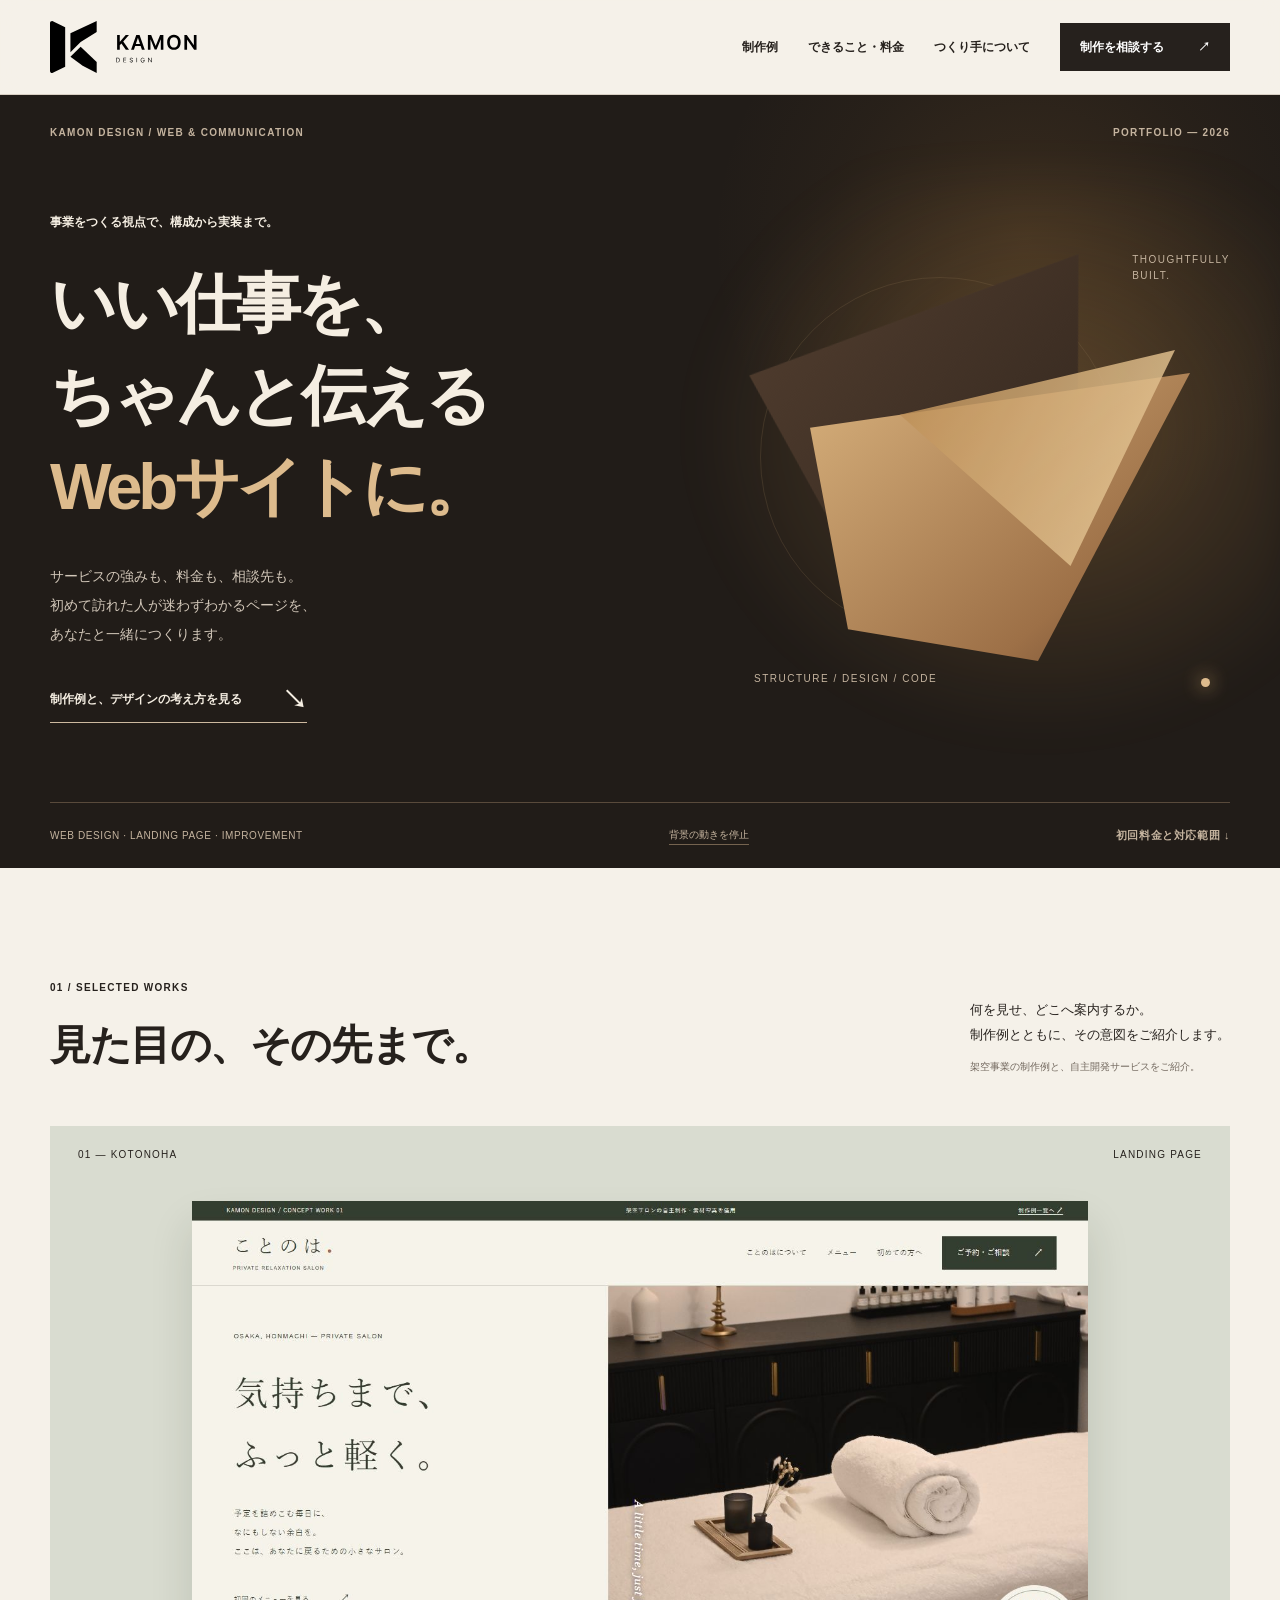
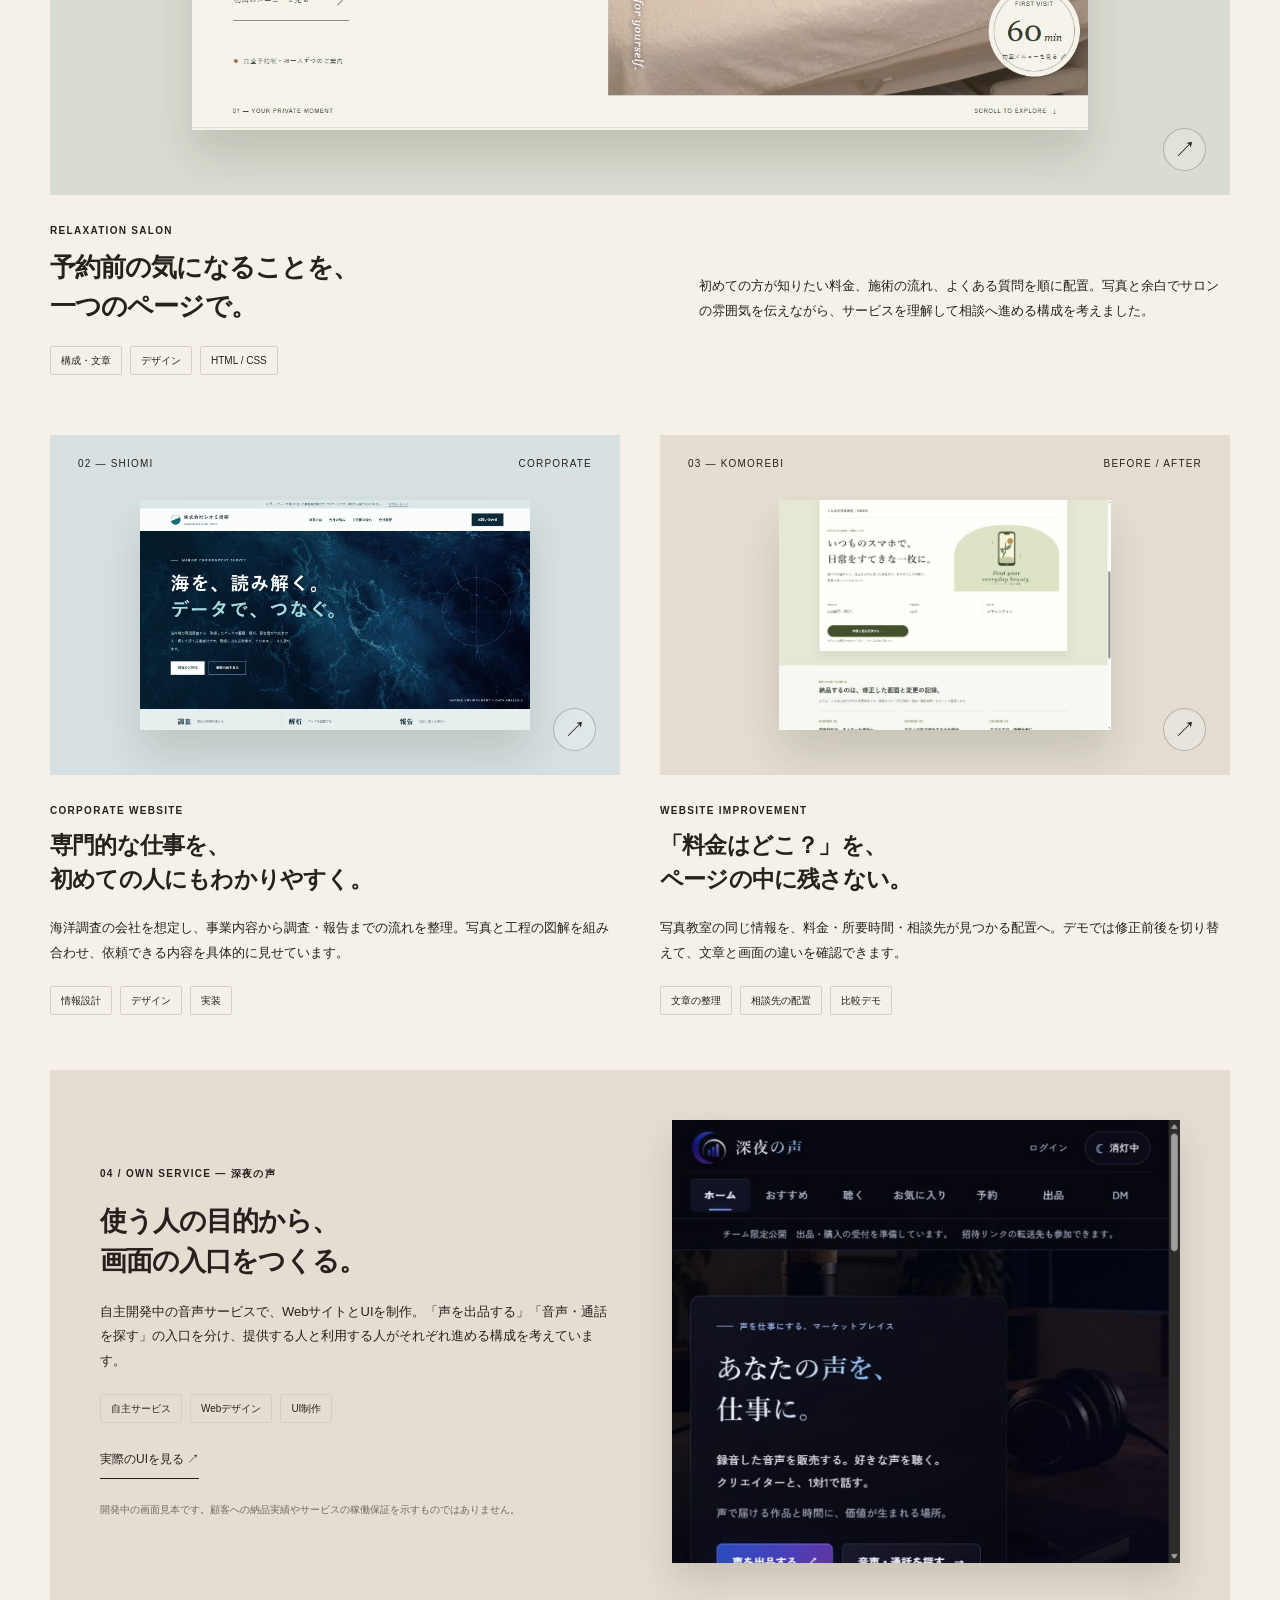
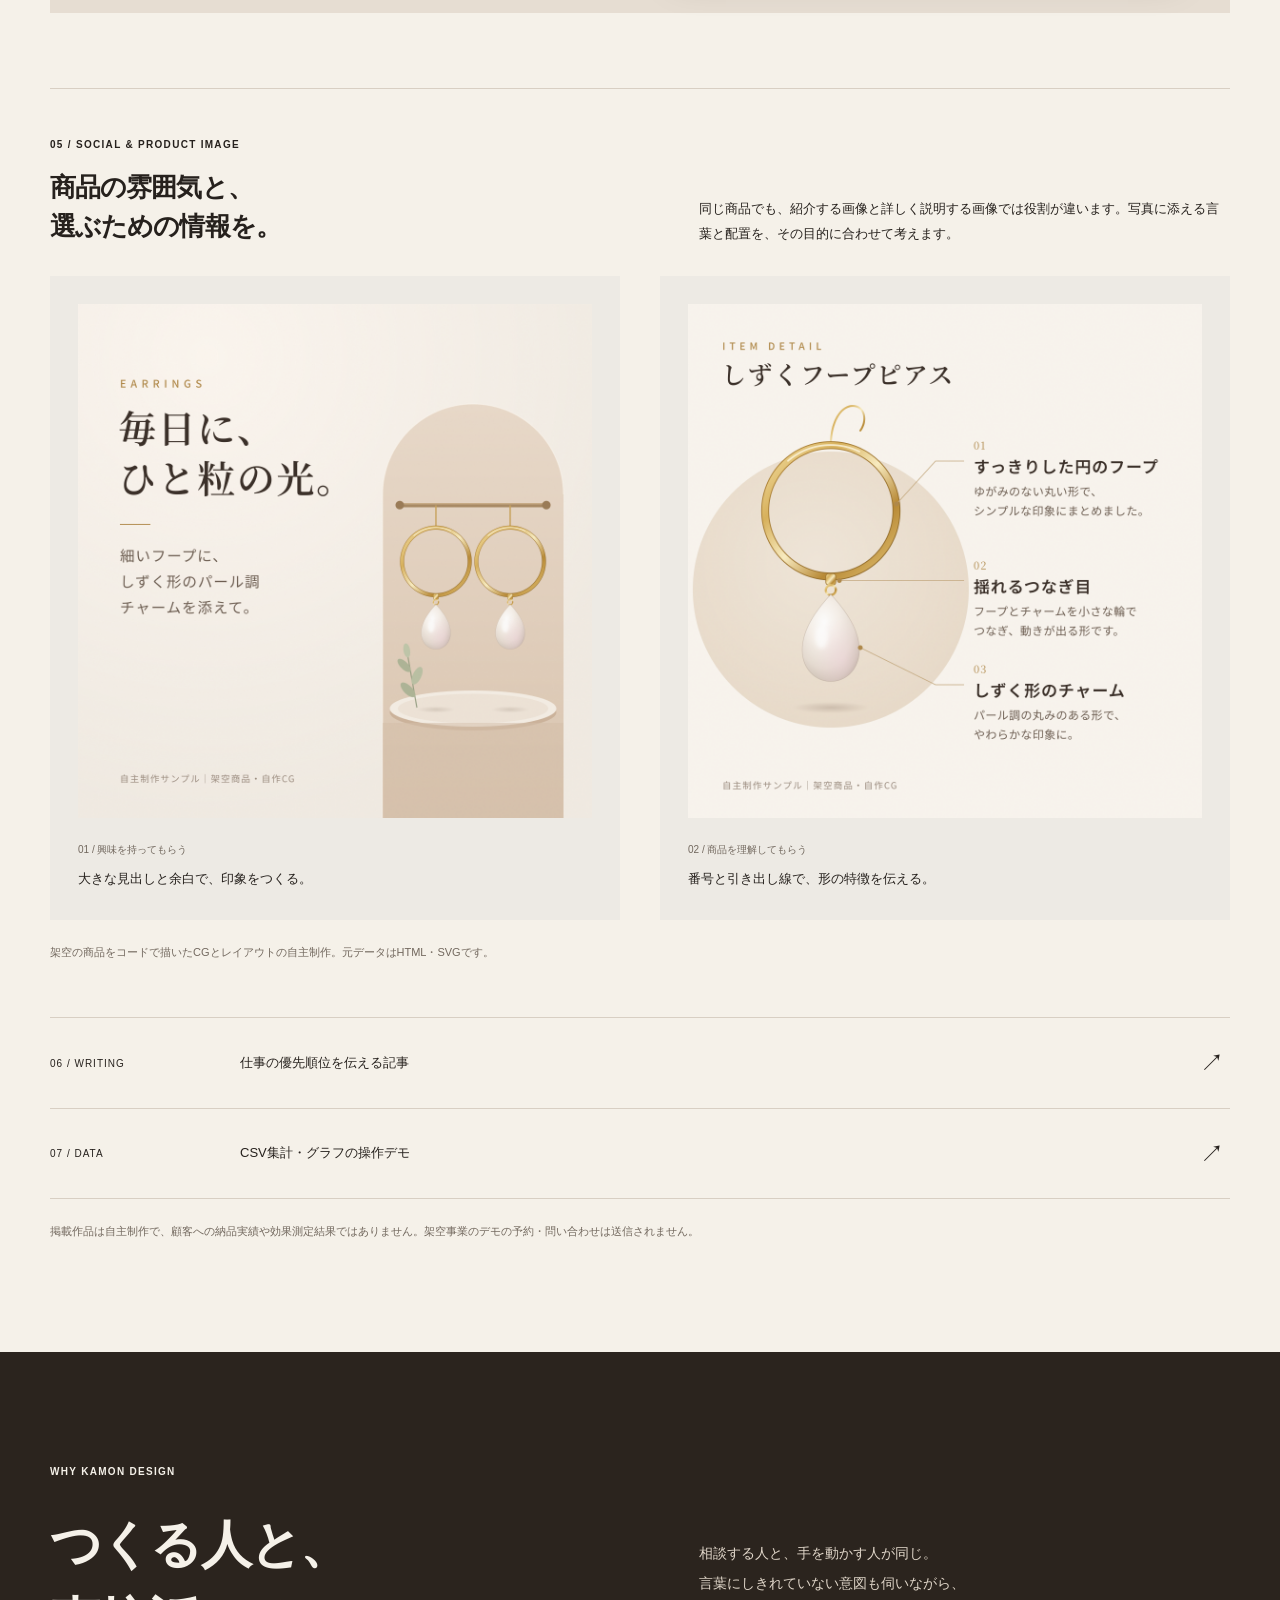
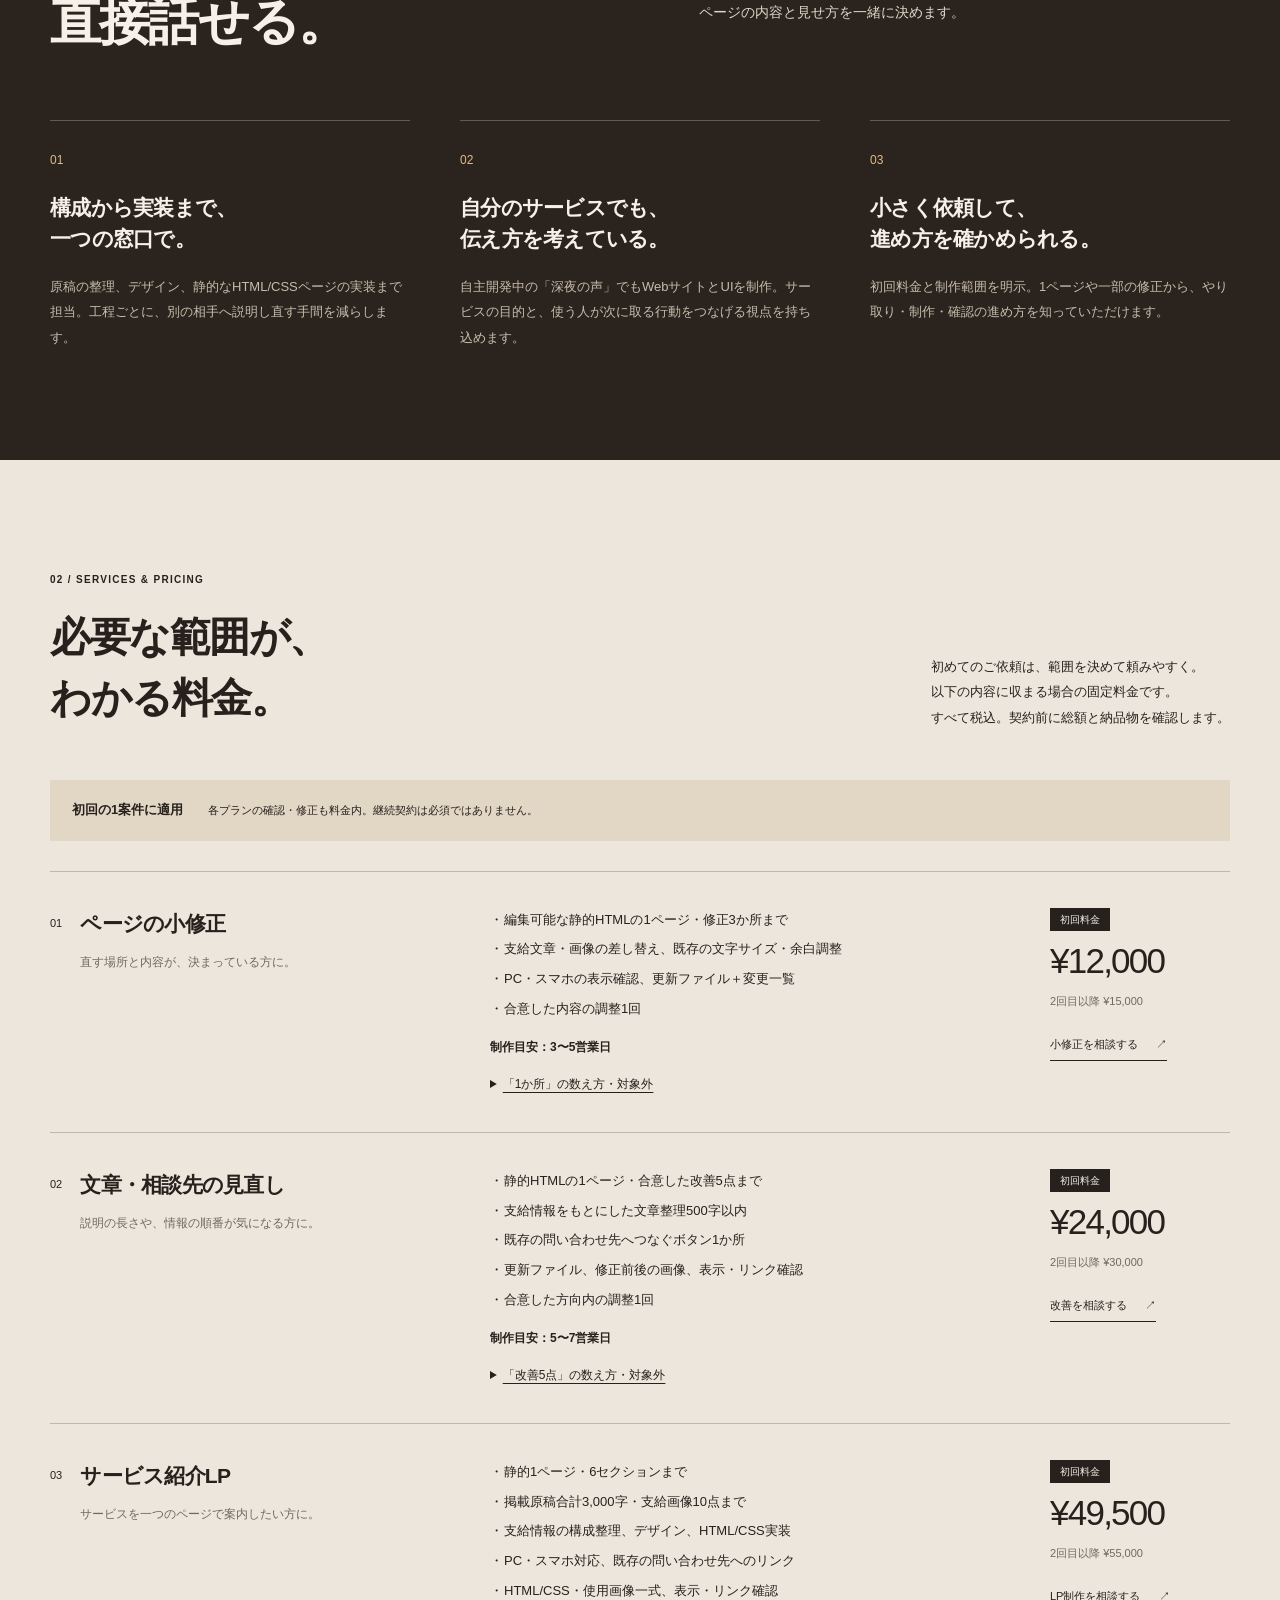
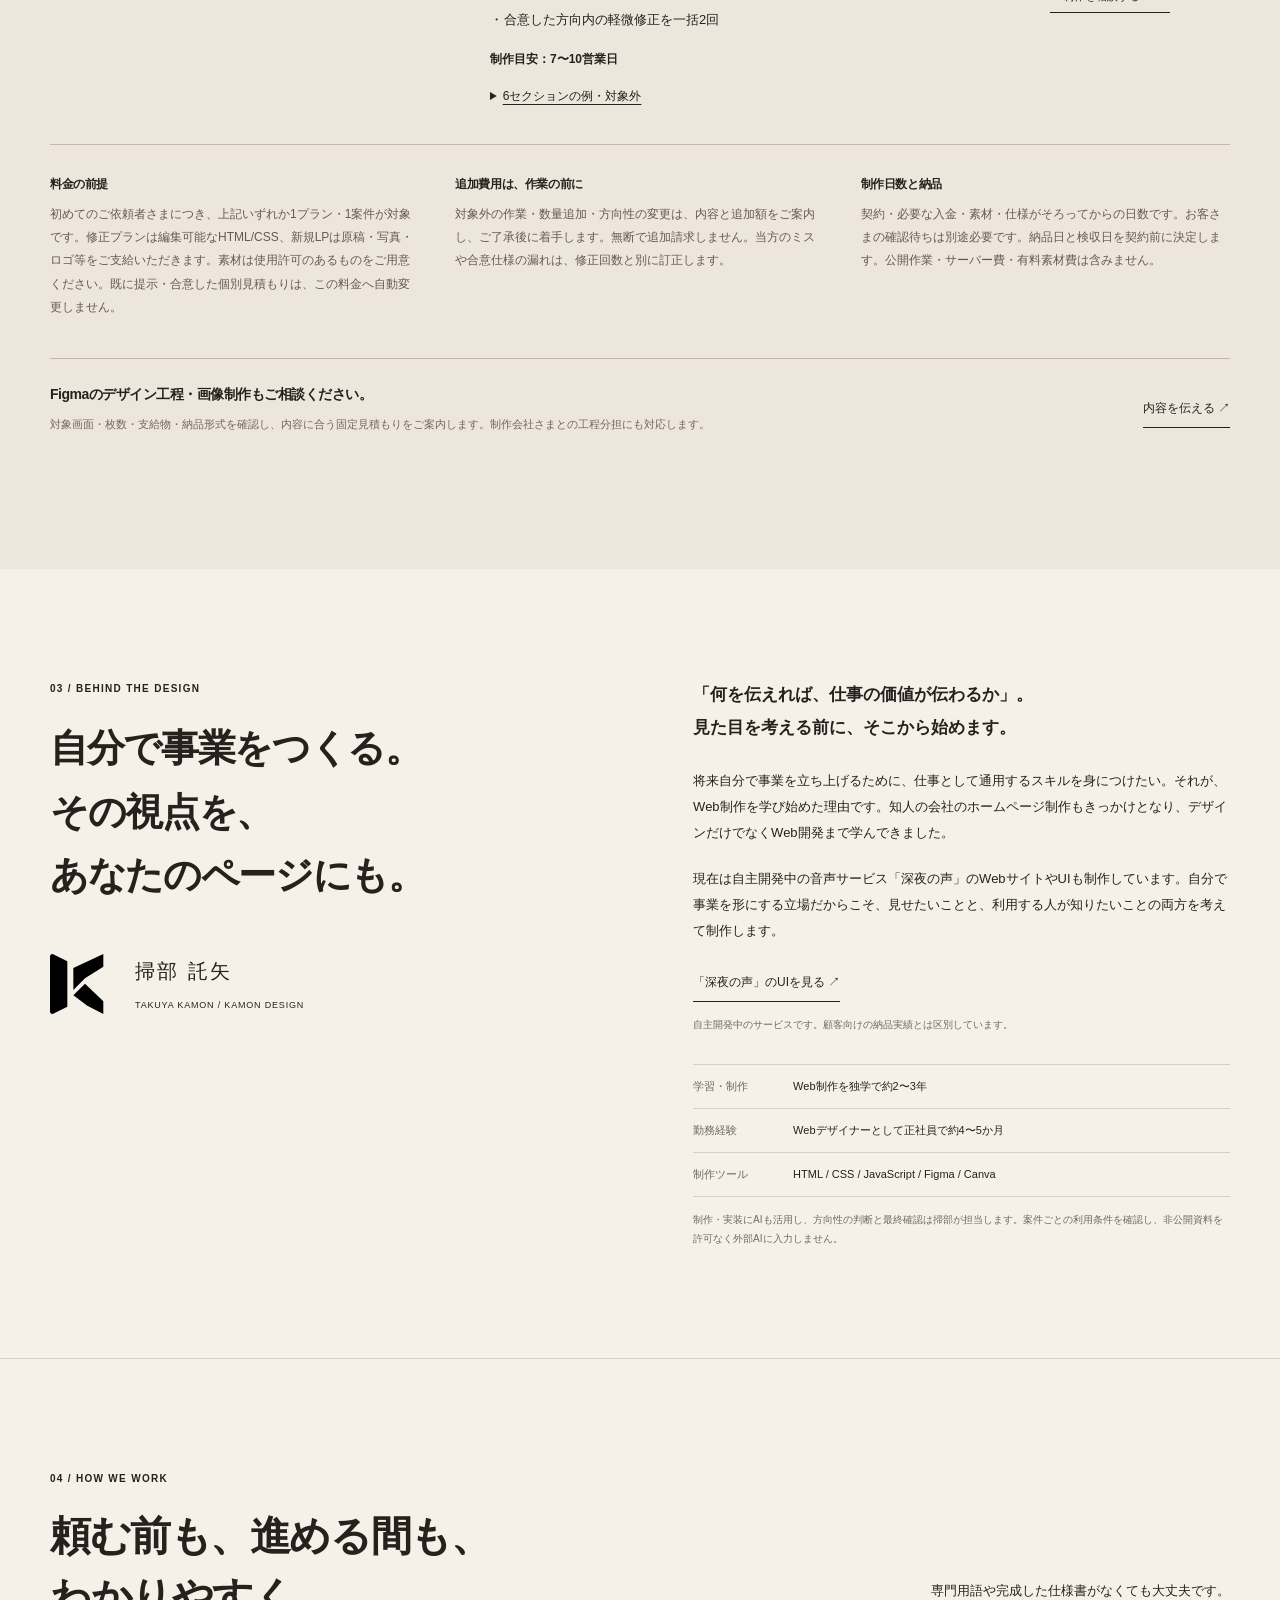
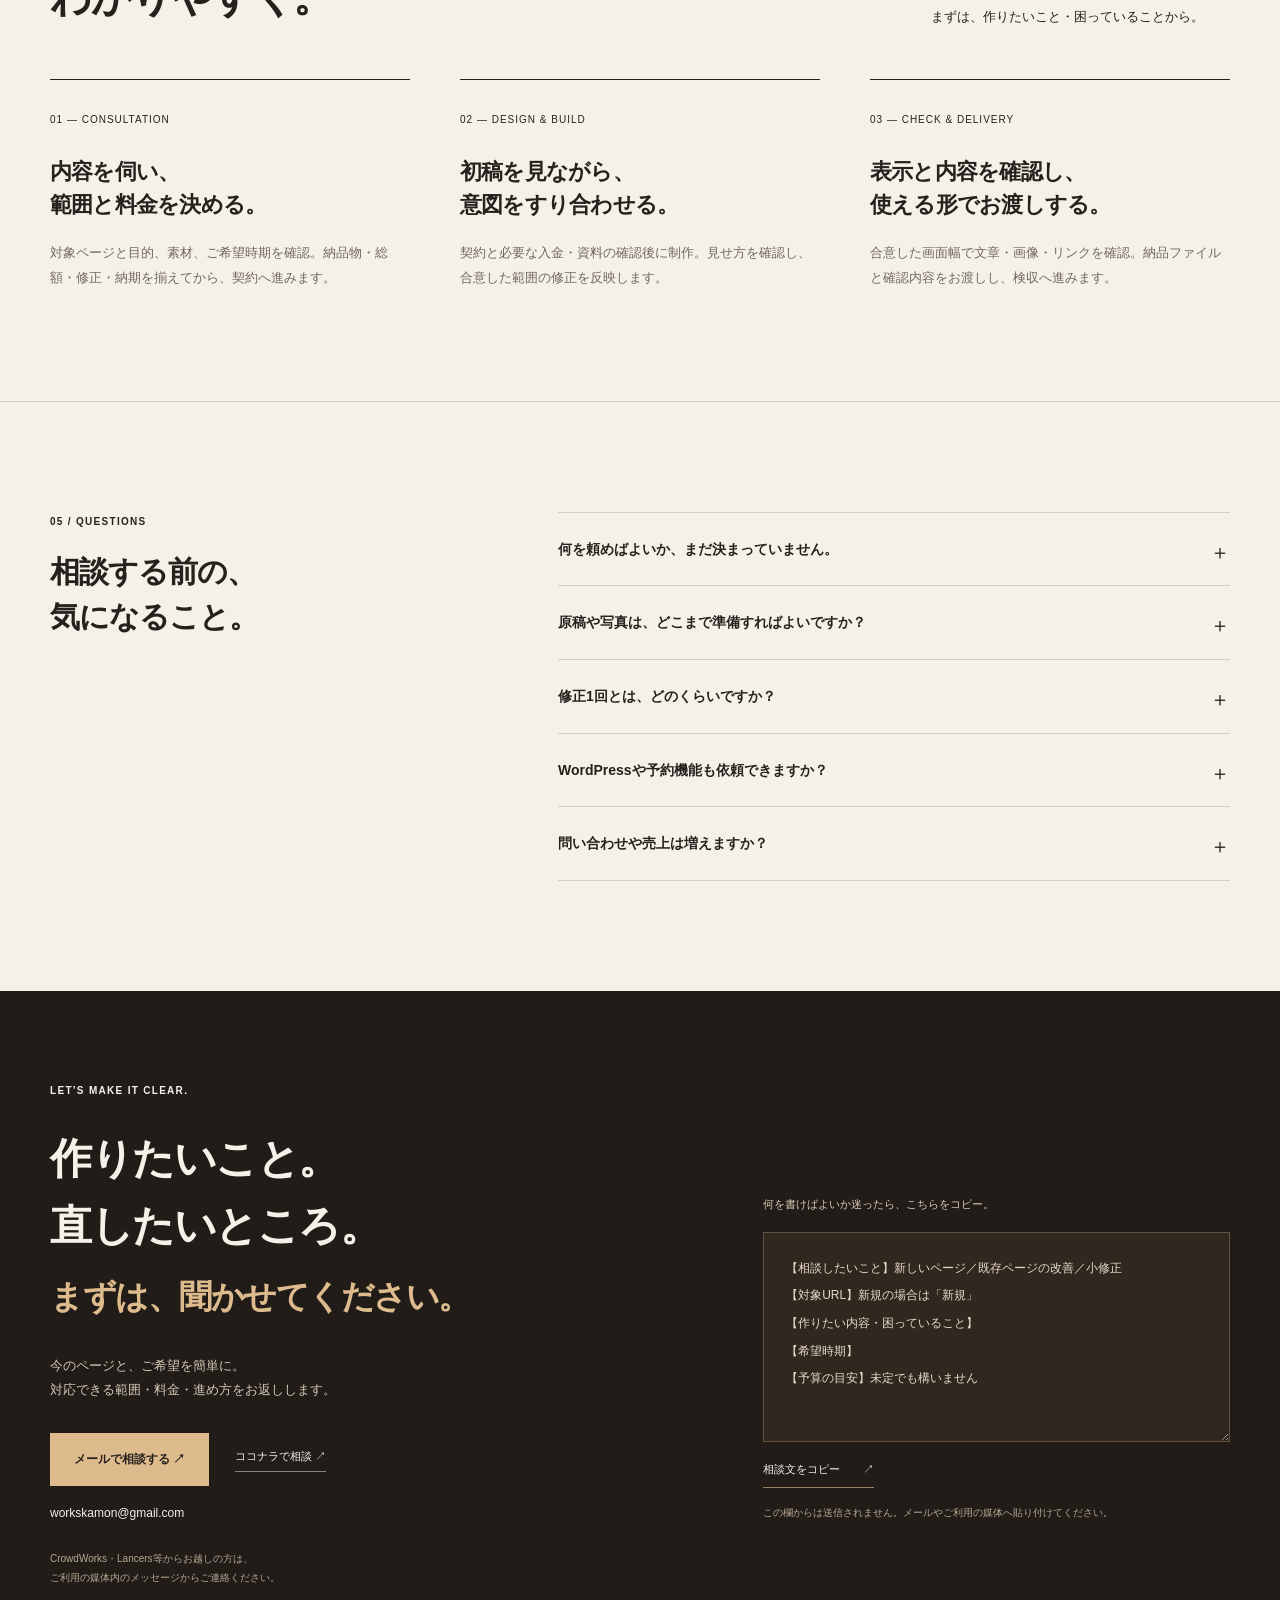
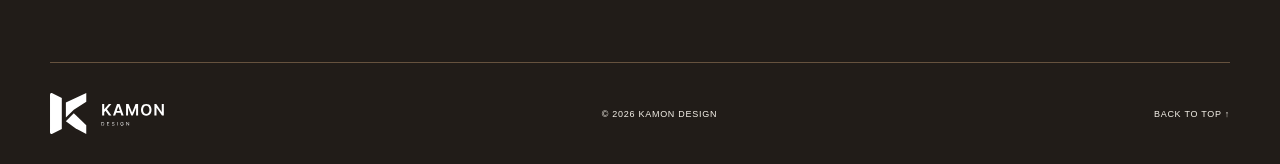
==== commit 4a1b66a1: "Redesign portfolio with evening palette and scoped first-project pricing" ====
--- a/index.html
+++ b/index.html
@@ -1,38 +1,67 @@
 <!doctype html>
-<html lang="ja"><head><meta charset="utf-8"><meta name="viewport" content="width=device-width,initial-scale=1"><title>KAMON DESIGN｜小さな事業のWebデザイン・LP制作</title><meta name="description" content="事業のらしさを、伝わるWebデザインに。LP制作、既存ページの文章・相談導線改善、小修正。制作例、対応範囲、税込料金をご覧いただけます。"><link rel="icon" type="image/svg+xml" href="assets/kamon-folded-mark.svg"><meta name="theme-color" content="#f5f3ec"><link rel="stylesheet" href="assets/design.css"><link rel="stylesheet" href="assets/ambient.css"><script src="assets/portfolio.js" defer></script>
-<style>
-.accessory-samples{margin-top:48px}.accessory-samples>h3{font-size:23px;margin:8px 0 12px}.accessory-intro{font-size:12px;color:var(--muted);max-width:760px}.sample-gallery{display:grid;grid-template-columns:repeat(2,minmax(0,1fr));gap:28px;margin-top:24px}.sample-gallery figure{min-width:0}.sample-gallery img{width:100%;height:auto;border:1px solid var(--line)}.sample-gallery figcaption{padding-top:16px;font-size:12px;color:var(--muted)}.sample-gallery strong{display:block;color:var(--ink);font-size:16px;margin-bottom:6px}.sample-gallery p{margin-bottom:10px}.sample-gallery .text-link{display:inline-block}.accessory-note{font-size:11px;color:var(--muted);margin-top:18px}
-@media(max-width:720px){.accessory-samples{margin-top:36px}.sample-gallery{grid-template-columns:1fr;gap:30px}.accessory-samples>h3{font-size:20px}}
-</style></head>
-<body id="top"><a href="#main" class="skip">本文へ移動</a>
-<header class="site-header"><div class="container header-inner"><a href="#top" class="brand" aria-label="KAMON DESIGN トップ"><img class="brand-logo" src="assets/kamon-folded-logo.svg" width="496" height="176" alt="KAMON DESIGN"></a><button class="nav-toggle" type="button" aria-controls="main-nav" aria-expanded="false">メニュー</button><nav class="nav" id="main-nav" aria-label="メインメニュー"><a href="#works">制作例</a><a href="#services">サービス・料金</a><a href="#about">プロフィール</a><a href="#contact" class="nav-contact">制作のご相談 ↗</a></nav></div></header>
-<main id="main"><section class="hero"><div class="ambient" aria-hidden="true"><i class="ambient-light"></i><i class="ambient-light"></i><i class="ambient-orbit"></i><i class="ambient-orbit"></i></div><div class="container"><div class="hero-topline"><span class="eyebrow">DESIGN FOR YOUR NEXT STEP</span><span class="small">小さな事業のための Web制作・改善</span></div><div class="hero-grid"><div class="hero-copy"><h1>「らしさ」を、<br><em>伝わるデザイン</em>に。</h1><p>目を引く雰囲気と、迷わず読める構成。<br>サービスの魅力が伝わるWebページを、<br>デザイン・文章・実装まで、一緒に整えます。</p><div class="actions"><a href="#works" class="button button-primary">制作例を見る <span aria-hidden="true">↘</span></a><a href="#services" class="text-link">対応範囲・料金を見る</a></div></div><figure class="hero-visual"><div class="design-stage"><div class="stage-title"><span>FEATURED DESIGN</span><span>01 / SALON</span></div><div class="browser-frame"><div class="browser-bar" aria-hidden="true"><i></i><i></i><i></i><span>KOTONOHA — RELAXATION SALON</span></div><a href="01-salon-lp/" aria-label="サロンLPの制作例を開く"><img src="assets/salon-design-preview.jpg" width="1425" height="840" alt="写真と明朝体で柔らかな雰囲気を表現したサロンLPの画面" fetchpriority="high"></a></div><span class="stage-chip" aria-hidden="true">Made<br>to fit.</span></div><figcaption>架空サロンの自主制作 / 構成・文章・デザイン・実装</figcaption></figure></div><div class="hero-bottom"><span>LP DESIGN / WEBSITE IMPROVEMENT</span><span>単発のご依頼 · 範囲を決めた固定見積もり</span><span>SCROLL TO EXPLORE ↓</span><button class="motion-control" data-motion-toggle type="button" aria-pressed="false" hidden>背景の動きを停止</button></div></div></section>
-<section class="section works-section" id="works"><div class="container"><div class="section-head"><div><div class="section-kicker">制作例</div><h2 class="section-title">Selected <i>works.</i></h2></div><p>雰囲気を伝えるデザインから、情報を整理する改善まで。<br>すべて架空の事業を想定した自主制作です。</p></div>
-<article class="work" id="work-lp"><a class="work-image" href="01-salon-lp/" aria-label="KOTONOHA サロンLPのデモを見る"><span class="work-top"><span>01 / KOTONOHA</span><span>RELAXATION SALON</span></span><img src="assets/salon-design-preview.jpg" width="1425" height="840" alt="生成り・オリーブ・実写写真を使ったKOTONOHAのWebデザイン" loading="lazy"><span class="open-icon" aria-hidden="true">↗</span></a><div class="work-meta"><div><div class="work-category">LANDING PAGE / 自主制作</div><h3>心がほどける空気を、画面にも。</h3><div class="work-details"><span>構成・文章</span><span>デザイン</span><span>HTML / CSS</span></div></div><p>写真の余白、明朝体、落ち着いた配色でサロンの世界観を表現。初回料金・施術の流れ・よくある質問をつなぎ、初めての方が相談しやすい1ページに。</p></div></article>
-<div class="work-pair"><article class="work work-corporate" id="work-corporate"><a class="work-image" href="02-corporate-site/" aria-label="シオミ技研 企業サイトのデモを見る"><span class="work-top"><span>02 / SHIOMI</span><span>CORPORATE WEBSITE</span></span><img src="assets/corporate-design-preview.jpg" width="1425" height="840" alt="海の実写写真と紺色・青緑の文字で構成した技術系企業のサイト" loading="lazy"><span class="open-icon" aria-hidden="true">↗</span></a><div class="work-meta"><div><div class="work-category">CORPORATE DESIGN / 自主制作</div><h3>専門性を、信頼につながる見せ方へ。</h3></div><p>海洋調査の技術会社を想定。海の写真と端正な文字組み、調査から報告までの図解で、事業内容を順序立てて伝えます。</p><div class="work-details"><span>情報設計</span><span>デザイン</span><span>実装</span></div></div></article>
-<article class="work work-improvement" id="work-improvement"><a class="work-image" href="05-site-improvement/" aria-label="写真教室ページの修正前後を見る"><span class="work-top"><span>03 / KOMOREBI</span><span>BEFORE &amp; AFTER</span></span><img src="assets/improvement-design-preview.jpg" width="1425" height="990" alt="写真教室の案内を、料金・所要時間・相談先が読み取りやすい配置へ整理した比較デモ" loading="lazy"><span class="open-icon" aria-hidden="true">↗</span></a><div class="work-meta"><div><div class="work-category">WEBSITE IMPROVEMENT / 自主制作</div><h3>読みやすさから、次の行動をつくる。</h3></div><p>同じサービス情報を、見つけやすい順番へ。修正前後を切り替えて、文章・料金の配置・相談ボタンの違いを確認できます。</p><div class="work-details"><span>文章の整理</span><span>相談導線</span><span>比較デモ</span></div></div></article></div>
-<article class="work accessory-samples" id="work-accessory">
-<div class="work-category">SNS BANNER / PRODUCT IMAGE / 自主制作</div>
-<h3>雰囲気を伝える。形をわかりやすく見せる。</h3>
-<p class="accessory-intro">架空のアクセサリーをコードで描いたCGと、文字・余白のレイアウトを組み合わせた制作例です。同じ商品を、紹介投稿と商品説明の2つの役割で見せています。</p>
-<div class="sample-gallery">
-<figure><a href="assets/accessory-sns-banner.png" aria-label="SNSバナーの自主制作画像を大きく見る"><img src="assets/accessory-sns-banner.png" width="1080" height="1080" alt="毎日に、ひと粒の光。という見出しと、生成りの背景に架空のフープピアスを配置したSNSバナー" loading="lazy"></a><figcaption><strong>SNSの紹介投稿を想定したバナー</strong><p>大きな見出しと落ち着いた配色で、商品の雰囲気を表現。文字と商品の距離を取り、視線が順に移る配置に整えました。</p><a class="text-link" href="assets/accessory-sns-banner.png">画像を大きく見る ↗</a></figcaption></figure>
-<figure><a href="assets/accessory-product-detail.png" aria-label="商品紹介の自主制作画像を大きく見る"><img src="assets/accessory-product-detail.png" width="1080" height="1080" alt="架空のしずくフープピアスを拡大し、フープ・つなぎ目・チャームの形を番号と引き出し線で説明した画像" loading="lazy"></a><figcaption><strong>商品の形を伝える紹介画像</strong><p>商品を大きく置き、形の特徴を3つに整理。番号・引き出し線・文字の強弱で、説明する場所と文章をつなげました。</p><a class="text-link" href="assets/accessory-product-detail.png">画像を大きく見る ↗</a></figcaption></figure>
-</div>
-<p class="accessory-note">自主制作サンプル / 架空商品・コードで描いたCGを使用 / 元データ：HTML・SVG</p>
-</article>
-<p class="work-notice">掲載作品は顧客の採用実績や効果測定結果ではありません。各デモの予約・問い合わせは送信されません。</p><div class="more-works"><a class="more-work" href="03-articles/"><span class="mark">Aa.</span><span><strong>言葉を組み立てる</strong><small>仕事の優先順位を伝える記事 / 自主制作</small></span><span aria-hidden="true">↗</span></a><a class="more-work" href="04-csv-report/"><span class="mark">01.</span><span><strong>数字を見やすくする</strong><small>CSV集計・グラフの操作デモ / 自主制作</small></span><span aria-hidden="true">↗</span></a></div></div></section>
-<section class="section approach" id="approach"><div class="container approach-layout"><div><p class="eyebrow">HOW I WORK</p><h2>見た目を整える。<br>伝える順番まで、考える。</h2><p class="intro">何を届けたいか。どこから相談してほしいか。<br>事業の目的を、文章と画面の両方に落とし込みます。</p></div><div class="steps"><div class="step"><div><h3>目的と、必要な範囲を決める。</h3><p>対象ページ・読者・困っていることを確認。作業範囲、納品物、費用、納期を着手前にすり合わせます。</p></div></div><div class="step"><div><h3>らしさと、読みやすさを両立する。</h3><p>写真・配色・文字組みをそろえ、サービスの魅力を表現。見出しから相談ボタンまで、読む順番を整えます。</p></div></div><div class="step"><div><h3>確認結果も、納品物にする。</h3><p>合意した画面幅の表示やリンクを確認。変更一覧を添え、何を直したか分かる形でお渡しします。</p></div></div></div></div></section>
-<section class="section" id="services"><div class="container"><div class="section-head"><div><div class="section-kicker">サービス・料金</div><h2 class="section-title">Small start.<br><i>Clear scope.</i></h2></div><p>1ページから、必要な範囲だけ。<br>素材と内容を確認し、固定のお見積もりをご案内します。料金はすべて税込です。</p></div>
-<article class="service-row"><span class="service-number">01</span><div><h3>静的ページの小修正</h3><p class="tagline">直したい場所が、決まっている方へ。</p></div><ul><li>1ページ・軽微な修正3か所まで</li><li>支給文章・画像の差し替え、余白等の調整</li><li>PC・スマホ表示確認、変更一覧</li><li>調整1回 / 素材・仕様確定後3〜5営業日目安</li></ul><div class="service-price"><strong>¥15,000〜</strong><small>税込</small><a class="text-link" href="#contact">小修正を相談する ↗</a></div></article>
-<article class="service-row"><span class="service-number">02</span><div><h3>文章・相談導線の改善</h3><p class="tagline">伝える内容と順番を、整理したい方へ。</p></div><ul><li>静的な1ページ・改善5点まで</li><li>文章500字以内 / 相談ボタン1か所</li><li>修正前後の画像、表示・リンク確認報告</li><li>調整1回 / 素材・仕様確定後5〜7営業日目安</li></ul><div class="service-price"><strong>¥30,000〜</strong><small>税込</small><a class="text-link" href="#contact">改善を相談する ↗</a></div></article>
-<article class="service-row"><span class="service-number">03</span><div><h3>サービス紹介LP制作</h3><p class="tagline">魅力をひとつのページで、届けたい方へ。</p></div><ul><li>素材支給 / 静的1ページ・6セクション程度</li><li>構成整理・デザイン・HTML / CSS実装</li><li>PC・スマホ対応 / 既存の相談先へのリンク</li><li>軽微修正2回 / 資料確定後7〜10営業日目安</li></ul><div class="service-price"><strong>¥55,000〜</strong><small>税込</small><a class="text-link" href="#contact">LP制作を相談する ↗</a></div></article>
-<p class="service-note">料金・日数は作業内容、素材の受領、確認期間に応じて確定します。追加ページ、大幅な構成変更、CMS改修、予約・決済システム、撮影、有料素材・サーバー費用は含みません。公開作業や追加対応は事前にお見積もりします。</p><div class="design-only"><div><strong>制作会社さまへ / デザイン工程のみのご相談</strong><p>FigmaでのLP・ページデザインも、対象範囲・納品形式・ご予算を確認して個別にお見積もりします。</p></div><a class="text-link" href="#contact">協業を相談する ↗</a></div></div></section>
-<section class="section about" id="about"><div class="container about-layout"><div aria-hidden="true"><div class="about-mark"><img src="assets/kamon-folded-mark.svg" width="180" height="180" alt="" loading="lazy"></div><div class="about-label"><span>KAMON DESIGN</span><span>INDEPENDENT DESIGNER</span></div></div><div class="about-copy"><p class="eyebrow">ABOUT</p><h2>掃部 託矢</h2><span class="roman">Takuya Kamon</span><p>個人事業「KAMON DESIGN」として、Webページの制作・改善、文章の整理に取り組んでいます。小さな事業の魅力が、必要な人にきちんと届く見せ方を考えます。</p><p>Web制作を約2〜3年独学で学び、Webデザイナーとして約4〜5か月の正社員勤務を経験。学習・自主制作と勤務経験を分けてお伝えしています。</p><p>生成AIは下書き・実装の補助に使用します。案件ごとの利用条件を確認し、非公開情報を無断で外部AIへ入力しません。</p><div class="tools">HTML / CSS / JavaScript / Figma / Canva</div></div></div></section>
-<section class="section"><div class="container faq-layout"><div><p class="section-kicker">ご相談の前に</p><h2 class="section-title">Questions.</h2></div><div class="faq-list"><details><summary>どこを直せばよいか分からなくても相談できますか？</summary><p>対象URLと「料金を見つけやすくしたい」などの目的をお知らせください。まず対応可否と範囲を確認します。詳しい診断や修正は、有料対応の範囲を決めてから進めます。</p></details><details><summary>WordPressや予約機能にも対応していますか？</summary><p>現在は静的なHTML / CSSのページを中心にお受けしています。CMSやフォーム、予約・決済機能は仕組みを確認して対応可否をお伝えします。基本料金には含まれません。</p></details><details><summary>問い合わせ数や売上の増加は保証されますか？</summary><p>成果の数値は保証できません。合意した文章・デザイン・リンク等の変更と、表示・操作の確認結果を納品します。</p></details></div></div></section>
-<section class="contact" id="contact"><div class="container"><div class="contact-heading"><h2 class="section-title">Let’s <i>talk.</i></h2><span class="contact-arrow" aria-hidden="true">↗</span></div><div class="contact-layout"><div><h3>今のページと、<br>変えたいことを教えてください。</h3><p>完成した仕様書や専門用語は不要です。<br>内容を確認し、対応範囲・固定見積もり・納期をご案内します。</p><div class="actions"><a class="button button-primary" href="mailto:workskamon@gmail.com?subject=Web%E5%88%B6%E4%BD%9C%E3%81%AE%E7%9B%B8%E8%AB%87">メールで相談 ↗</a><a class="button" href="https://coconala.com/users/6292769">ココナラで相談 ↗</a></div><p class="email"><a href="mailto:workskamon@gmail.com">workskamon@gmail.com</a></p><p class="platform-note">クラウドワークス・ランサーズ等からお越しの方は、<br><strong>ご利用の媒体内のメッセージ</strong>でご連絡ください。</p></div><div class="request"><label for="request-template">コピーして使える、ご相談テンプレート</label><textarea id="request-template" readonly aria-describedby="request-help">【ご相談内容】LP制作／ページ改善／部分修正
-【対象URL】新規の場合は「新規」と記入
-【変えたいこと・作りたい内容】
-【ご希望の時期】
-【ご予算の目安】未定でも構いません</textarea><div class="copy-row"><button type="button" data-copy-request>相談文をコピー</button><span id="copy-status" role="status" aria-live="polite"></span></div><p id="request-help">この欄からは送信されません。ご利用の媒体やメールへ貼り付けてください。パスワードの送付は不要です。</p></div></div></div></section></main>
-<footer><div class="container footer-inner"><span>© 2026 KAMON DESIGN / TAKUYA KAMON</span><a href="#top">BACK TO TOP ↑</a></div></footer></body></html>
+<html lang="ja">
+<head>
+  <meta charset="utf-8"><meta name="viewport" content="width=device-width, initial-scale=1">
+  <title>KAMON DESIGN｜事業を伝えるWeb・LP制作</title>
+  <meta name="description" content="サービスの強み、料金、相談先をわかりやすく。掃部託矢が構成・デザイン・HTML/CSS実装まで担当。初回LP制作49,500円（税込）、既存ページの改善や小修正にも対応します。制作例・料金・依頼の流れをご覧ください。">
+  <meta name="theme-color" content="#f6f5f1">
+  <meta property="og:title" content="KAMON DESIGN｜事業を伝えるWeb・LP制作">
+  <meta property="og:description" content="事業をつくる視点で、構成から実装まで。制作例と考え方、範囲がわかる初回料金をご紹介。">
+  <meta property="og:type" content="website"><meta property="og:url" content="https://kamontakuya.github.io/portfolio/">
+  <link rel="icon" type="image/svg+xml" href="assets/kamon-folded-mark.svg">
+  <link rel="stylesheet" href="assets/editorial.css"><script src="assets/portfolio.js" defer></script>
+</head>
+<body id="top">
+<a href="#main" class="skip">本文へ移動</a>
+<header class="site-header"><div class="wrap header-inner">
+  <a class="brand" href="#top" aria-label="KAMON DESIGN トップ"><img src="assets/kamon-folded-logo.svg" width="496" height="176" alt="KAMON DESIGN"></a>
+  <button class="nav-toggle" type="button" aria-controls="main-nav" aria-expanded="false">メニュー <span aria-hidden="true">＋</span></button>
+  <nav class="nav" id="main-nav" aria-label="メインメニュー"><a href="#works">制作例</a><a href="#services">できること・料金</a><a href="#about">つくり手について</a><a class="nav-contact" href="#contact">制作を相談する <span aria-hidden="true">↗</span></a></nav>
+</div></header>
+<main id="main">
+<section class="hero"><div class="wrap">
+  <div class="hero-topline"><span class="eyebrow">KAMON DESIGN / WEB &amp; COMMUNICATION</span><span class="edition">PORTFOLIO — 2026</span></div>
+  <div class="hero-grid">
+    <div class="hero-copy"><p class="hero-intro">事業をつくる視点で、構成から実装まで。</p><h1>いい仕事を、<br>ちゃんと伝える<br><span>Webサイトに。</span></h1><p class="hero-lead">サービスの強みも、料金も、相談先も。<br>初めて訪れた人が迷わずわかるページを、<br class="desktop-break">あなたと一緒につくります。</p><a class="hero-link" href="#works">制作例と、デザインの考え方を見る <span aria-hidden="true">↘</span></a></div>
+    <div class="hero-art" aria-hidden="true"><div class="orbit orbit-one"></div><div class="orbit orbit-two"></div><div class="fold fold-back"></div><div class="fold fold-front"></div><div class="fold fold-edge"></div><span class="art-label art-top">THOUGHTFULLY<br>BUILT.</span><span class="art-label art-bottom">STRUCTURE / DESIGN / CODE</span><span class="art-dot"></span></div>
+  </div>
+  <div class="hero-bottom"><span>WEB DESIGN · LANDING PAGE · IMPROVEMENT</span><button class="motion-control" data-motion-toggle type="button" aria-pressed="false" hidden>背景の動きを停止</button><a href="#services">初回料金と対応範囲 <span aria-hidden="true">↓</span></a></div>
+</div></section>
+
+<section class="section" id="works"><div class="wrap">
+  <div class="section-head"><div><p class="eyebrow">01 / SELECTED WORKS</p><h2>見た目の、その先まで。</h2></div><p>何を見せ、どこへ案内するか。<br>制作例とともに、その意図をご紹介します。<br><span class="muted">架空事業の制作例と、自主開発サービスをご紹介。</span></p></div>
+  <article class="work feature" id="work-lp"><a class="work-image salon" href="01-salon-lp/" aria-label="サロンLPの制作例を見る"><div class="image-caption"><span>01 — KOTONOHA</span><span>LANDING PAGE</span></div><img src="assets/salon-design-preview.jpg" width="1425" height="840" alt="落ち着いた写真と文字組みで構成したサロンLP" loading="lazy"><span class="round-arrow" aria-hidden="true">↗</span></a><div class="work-text"><div><p class="eyebrow">RELAXATION SALON</p><h3>予約前の気になることを、<br>一つのページで。</h3><div class="tags"><span>構成・文章</span><span>デザイン</span><span>HTML / CSS</span></div></div><p>初めての方が知りたい料金、施術の流れ、よくある質問を順に配置。写真と余白でサロンの雰囲気を伝えながら、サービスを理解して相談へ進める構成を考えました。</p></div></article>
+  <div class="work-pair">
+    <article class="work" id="work-corporate"><a class="work-image corporate" href="02-corporate-site/" aria-label="技術系企業サイトの制作例を見る"><div class="image-caption"><span>02 — SHIOMI</span><span>CORPORATE</span></div><img src="assets/corporate-design-preview.jpg" width="1425" height="840" alt="海洋調査会社の事業と調査工程を紹介するWebサイト" loading="lazy"><span class="round-arrow" aria-hidden="true">↗</span></a><div class="work-text"><p class="eyebrow">CORPORATE WEBSITE</p><h3>専門的な仕事を、<br>初めての人にもわかりやすく。</h3><p>海洋調査の会社を想定し、事業内容から調査・報告までの流れを整理。写真と工程の図解を組み合わせ、依頼できる内容を具体的に見せています。</p><div class="tags"><span>情報設計</span><span>デザイン</span><span>実装</span></div></div></article>
+    <article class="work" id="work-improvement"><a class="work-image improvement" href="05-site-improvement/" aria-label="写真教室ページの修正前後を見る"><div class="image-caption"><span>03 — KOMOREBI</span><span>BEFORE / AFTER</span></div><img src="assets/improvement-design-preview.jpg" width="1425" height="990" alt="写真教室の料金・時間・相談先を整理した改善ページ" loading="lazy"><span class="round-arrow" aria-hidden="true">↗</span></a><div class="work-text"><p class="eyebrow">WEBSITE IMPROVEMENT</p><h3>「料金はどこ？」を、<br>ページの中に残さない。</h3><p>写真教室の同じ情報を、料金・所要時間・相談先が見つかる配置へ。デモでは修正前後を切り替えて、文章と画面の違いを確認できます。</p><div class="tags"><span>文章の整理</span><span>相談先の配置</span><span>比較デモ</span></div></div></article>
+  </div>
+  <article class="voice-work" id="work-voice"><div class="voice-copy"><p class="eyebrow">04 / OWN SERVICE — 深夜の声</p><h3>使う人の目的から、<br>画面の入口をつくる。</h3><p>自主開発中の音声サービスで、WebサイトとUIを制作。「声を出品する」「音声・通話を探す」の入口を分け、提供する人と利用する人がそれぞれ進める構成を考えています。</p><div class="tags"><span>自主サービス</span><span>Webデザイン</span><span>UI制作</span></div><a class="text-link" href="https://voice-preview-workskamon.netlify.app/s/43fb2f905872169c759b2c45591b39f8c93b1cd439c6d976/">実際のUIを見る ↗</a><p class="small-note">開発中の画面見本です。顧客への納品実績やサービスの稼働保証を示すものではありません。</p></div><a class="voice-screen" href="https://voice-preview-workskamon.netlify.app/s/43fb2f905872169c759b2c45591b39f8c93b1cd439c6d976/" aria-label="深夜の声のUI制作例を見る"><img src="assets/voice-ui-preview.png" width="658" height="575" alt="深夜の声の実画面。音声の出品と音声・通話を探す入口を設けたホーム画面" loading="lazy"></a></article>
+  <article class="image-work" id="work-accessory"><div class="image-work-head"><div><p class="eyebrow">05 / SOCIAL &amp; PRODUCT IMAGE</p><h3>商品の雰囲気と、<br>選ぶための情報を。</h3></div><p>同じ商品でも、紹介する画像と詳しく説明する画像では役割が違います。写真に添える言葉と配置を、その目的に合わせて考えます。</p></div><div class="sample-gallery"><figure><a href="assets/accessory-sns-banner.png"><img src="assets/accessory-sns-banner.png" width="1080" height="1080" alt="架空のアクセサリーの雰囲気を伝えるSNSバナー" loading="lazy"></a><figcaption><span>01 / 興味を持ってもらう</span><strong>大きな見出しと余白で、印象をつくる。</strong></figcaption></figure><figure><a href="assets/accessory-product-detail.png"><img src="assets/accessory-product-detail.png" width="1080" height="1080" alt="ピアスの各部の形を番号と引き出し線で説明する商品画像" loading="lazy"></a><figcaption><span>02 / 商品を理解してもらう</span><strong>番号と引き出し線で、形の特徴を伝える。</strong></figcaption></figure></div><p class="small-note">架空の商品をコードで描いたCGとレイアウトの自主制作。元データはHTML・SVGです。</p></article>
+  <div class="more-works"><a href="03-articles/"><span>06 / WRITING</span><strong>仕事の優先順位を伝える記事</strong><span aria-hidden="true">↗</span></a><a href="04-csv-report/"><span>07 / DATA</span><strong>CSV集計・グラフの操作デモ</strong><span aria-hidden="true">↗</span></a></div>
+  <p class="small-note">掲載作品は自主制作で、顧客への納品実績や効果測定結果ではありません。架空事業のデモの予約・問い合わせは送信されません。</p>
+</div></section>
+
+<section class="section value-section"><div class="wrap"><p class="eyebrow">WHY KAMON DESIGN</p><div class="value-heading"><h2>つくる人と、<br>直接話せる。</h2><p>相談する人と、手を動かす人が同じ。<br>言葉にしきれていない意図も伺いながら、<br>ページの内容と見せ方を一緒に決めます。</p></div><div class="value-grid"><article><span>01</span><h3>構成から実装まで、<br>一つの窓口で。</h3><p>原稿の整理、デザイン、静的なHTML/CSSページの実装まで担当。工程ごとに、別の相手へ説明し直す手間を減らします。</p></article><article><span>02</span><h3>自分のサービスでも、<br>伝え方を考えている。</h3><p>自主開発中の「深夜の声」でもWebサイトとUIを制作。サービスの目的と、使う人が次に取る行動をつなげる視点を持ち込めます。</p></article><article><span>03</span><h3>小さく依頼して、<br>進め方を確かめられる。</h3><p>初回料金と制作範囲を明示。1ページや一部の修正から、やり取り・制作・確認の進め方を知っていただけます。</p></article></div></div></section>
+
+<section class="section services" id="services"><div class="wrap">
+  <div class="section-head"><div><p class="eyebrow">02 / SERVICES &amp; PRICING</p><h2>必要な範囲が、<br>わかる料金。</h2></div><p>初めてのご依頼は、範囲を決めて頼みやすく。<br>以下の内容に収まる場合の固定料金です。<br>すべて税込。契約前に総額と納品物を確認します。</p></div>
+  <div class="price-intro"><strong>初回の1案件に適用</strong><span>各プランの確認・修正も料金内。継続契約は必須ではありません。</span></div>
+  <article class="service"><div class="service-title"><span class="service-number">01</span><div><h3>ページの小修正</h3><p>直す場所と内容が、決まっている方に。</p></div></div><div class="service-main"><ul><li>編集可能な静的HTMLの1ページ・修正3か所まで</li><li>支給文章・画像の差し替え、既存の文字サイズ・余白調整</li><li>PC・スマホの表示確認、更新ファイル＋変更一覧</li><li>合意した内容の調整1回</li></ul><p class="delivery">制作目安：3〜5営業日</p><details><summary>「1か所」の数え方・対象外</summary><p>文章1ブロックの差し替え、画像1点の差し替え、指定した1要素の見た目の調整を、それぞれ1か所と数えます。文章は合計500字まで。新しいレイアウトの制作、原因調査が必要な不具合修正、画像の合成は含みません。</p></details></div><div class="service-price"><span>初回料金</span><strong>¥12,000</strong><small>2回目以降 ¥15,000</small><a href="#contact">小修正を相談する <span aria-hidden="true">↗</span></a></div></article>
+  <article class="service"><div class="service-title"><span class="service-number">02</span><div><h3>文章・相談先の見直し</h3><p>説明の長さや、情報の順番が気になる方に。</p></div></div><div class="service-main"><ul><li>静的HTMLの1ページ・合意した改善5点まで</li><li>支給情報をもとにした文章整理500字以内</li><li>既存の問い合わせ先へつなぐボタン1か所</li><li>更新ファイル、修正前後の画像、表示・リンク確認</li><li>合意した方向内の調整1回</li></ul><p class="delivery">制作目安：5〜7営業日</p><details><summary>「改善5点」の数え方・対象外</summary><p>文章整理、ボタンの追加・移動、見出しの調整、既存情報の並べ替えなどを、事前に5点まで決めます。文章整理とボタンは5点の中に含みます。ページ全体の再デザイン、新規取材、独自調査、フォーム開発は含みません。</p></details></div><div class="service-price"><span>初回料金</span><strong>¥24,000</strong><small>2回目以降 ¥30,000</small><a href="#contact">改善を相談する <span aria-hidden="true">↗</span></a></div></article>
+  <article class="service featured-service"><div class="service-title"><span class="service-number">03</span><div><h3>サービス紹介LP</h3><p>サービスを一つのページで案内したい方に。</p></div></div><div class="service-main"><ul><li>静的1ページ・6セクションまで</li><li>掲載原稿合計3,000字・支給画像10点まで</li><li>支給情報の構成整理、デザイン、HTML/CSS実装</li><li>PC・スマホ対応、既存の問い合わせ先へのリンク</li><li>HTML/CSS・使用画像一式、表示・リンク確認</li><li>合意した方向内の軽微修正を一括2回</li></ul><p class="delivery">制作目安：7〜10営業日</p><details><summary>6セクションの例・対象外</summary><p>①冒頭の紹介 ②サービスの特徴 ③メニュー・料金 ④利用の流れ ⑤よくある質問 ⑥アクセス・相談先、のように内容を分けます。写真・ロゴ・掲載情報はご支給ください。デザインは1方向で進め、原本の文字数・画像数・図表量を確認して対象範囲を見積書に明記します。長い商品一覧、複雑な図解、独自アニメーション、新規原稿の一からの執筆、CMS・フォーム・予約・決済機能は含みません。</p></details></div><div class="service-price"><span>初回料金</span><strong>¥49,500</strong><small>2回目以降 ¥55,000</small><a href="#contact">LP制作を相談する <span aria-hidden="true">↗</span></a></div></article>
+  <div class="price-rules"><div><h3>料金の前提</h3><p>初めてのご依頼者さまにつき、上記いずれか1プラン・1案件が対象です。修正プランは編集可能なHTML/CSS、新規LPは原稿・写真・ロゴ等をご支給いただきます。素材は使用許可のあるものをご用意ください。既に提示・合意した個別見積もりは、この料金へ自動変更しません。</p></div><div><h3>追加費用は、作業の前に</h3><p>対象外の作業・数量追加・方向性の変更は、内容と追加額をご案内し、ご了承後に着手します。無断で追加請求しません。当方のミスや合意仕様の漏れは、修正回数と別に訂正します。</p></div><div><h3>制作日数と納品</h3><p>契約・必要な入金・素材・仕様がそろってからの日数です。お客さまの確認待ちは別途必要です。納品日と検収日を契約前に決定します。公開作業・サーバー費・有料素材費は含みません。</p></div></div>
+  <div class="partner-line"><div><h3>Figmaのデザイン工程・画像制作もご相談ください。</h3><p>対象画面・枚数・支給物・納品形式を確認し、内容に合う固定見積もりをご案内します。制作会社さまとの工程分担にも対応します。</p></div><a class="text-link" href="#contact">内容を伝える ↗</a></div>
+</div></section>
+
+<section class="section about" id="about"><div class="wrap about-grid"><div class="about-heading"><p class="eyebrow">03 / BEHIND THE DESIGN</p><h2>自分で事業をつくる。<br>その視点を、<br>あなたのページにも。</h2><div class="signature"><img src="assets/kamon-folded-mark.svg" width="70" height="70" alt=""><div><strong>掃部 託矢</strong><span>TAKUYA KAMON / KAMON DESIGN</span></div></div></div><div class="about-body"><p class="about-lead">「何を伝えれば、仕事の価値が伝わるか」。<br>見た目を考える前に、そこから始めます。</p><p>将来自分で事業を立ち上げるために、仕事として通用するスキルを身につけたい。それが、Web制作を学び始めた理由です。知人の会社のホームページ制作もきっかけとなり、デザインだけでなくWeb開発まで学んできました。</p><p>現在は自主開発中の音声サービス「深夜の声」のWebサイトやUIも制作しています。自分で事業を形にする立場だからこそ、見せたいことと、利用する人が知りたいことの両方を考えて制作します。</p><a class="text-link" href="https://voice-preview-workskamon.netlify.app/s/43fb2f905872169c759b2c45591b39f8c93b1cd439c6d976/">「深夜の声」のUIを見る <span aria-hidden="true">↗</span></a><p class="small-note">自主開発中のサービスです。顧客向けの納品実績とは区別しています。</p><dl class="profile-facts"><div><dt>学習・制作</dt><dd>Web制作を独学で約2〜3年</dd></div><div><dt>勤務経験</dt><dd>Webデザイナーとして正社員で約4〜5か月</dd></div><div><dt>制作ツール</dt><dd>HTML / CSS / JavaScript / Figma / Canva</dd></div></dl><p class="small-note">制作・実装にAIも活用し、方向性の判断と最終確認は掃部が担当します。案件ごとの利用条件を確認し、非公開資料を許可なく外部AIに入力しません。</p></div></div></section>
+
+<section class="section process" id="process"><div class="wrap"><div class="section-head"><div><p class="eyebrow">04 / HOW WE WORK</p><h2>頼む前も、進める間も、<br>わかりやすく。</h2></div><p>専門用語や完成した仕様書がなくても大丈夫です。<br>まずは、作りたいこと・困っていることから。</p></div><div class="process-grid"><article><span>01 — CONSULTATION</span><h3>内容を伺い、<br>範囲と料金を決める。</h3><p>対象ページと目的、素材、ご希望時期を確認。納品物・総額・修正・納期を揃えてから、契約へ進みます。</p></article><article><span>02 — DESIGN &amp; BUILD</span><h3>初稿を見ながら、<br>意図をすり合わせる。</h3><p>契約と必要な入金・資料の確認後に制作。見せ方を確認し、合意した範囲の修正を反映します。</p></article><article><span>03 — CHECK &amp; DELIVERY</span><h3>表示と内容を確認し、<br>使える形でお渡しする。</h3><p>合意した画面幅で文章・画像・リンクを確認。納品ファイルと確認内容をお渡しし、検収へ進みます。</p></article></div></div></section>
+
+<section class="section faq"><div class="wrap faq-grid"><div><p class="eyebrow">05 / QUESTIONS</p><h2>相談する前の、<br>気になること。</h2></div><div class="faq-list"><details><summary>何を頼めばよいか、まだ決まっていません。</summary><p>対象URLと「料金をわかりやすくしたい」などの目的をお知らせください。対応可否・制作範囲・見積もりのご相談に費用はかかりません。詳しい診断や試作が必要な場合は、有料範囲を事前にご案内します。</p></details><details><summary>原稿や写真は、どこまで準備すればよいですか？</summary><p>サービスの説明・料金などの正確な情報、使用許可のある写真・ロゴ、参考サイトをご用意ください。小修正は確定した文章・画像の支給が前提です。文章・相談先の見直しとLP制作では、記載範囲の情報整理を含みます。支給できないものがあれば、見積もり前にご相談ください。</p></details><details><summary>修正1回とは、どのくらいですか？</summary><p>初稿への修正指示をまとめて1度お送りいただき、合意した方向内で反映する単位です。色・文字・余白などの軽微な調整が対象です。構成の大幅変更や新しいページ・機能の追加は、別途お見積もりします。</p></details><details><summary>WordPressや予約機能も依頼できますか？</summary><p>掲載プランは静的なHTML/CSSのページが対象です。CMSや予約・決済などの機能は含みません。既存環境を確認し、実際に対応できる範囲をお伝えします。</p></details><details><summary>問い合わせや売上は増えますか？</summary><p>数値の成果は保証できません。サービス内容や相談先をわかりやすくするための構成・文章・デザインを考え、合意した制作物と表示・操作の確認結果を納品します。</p></details></div></div></section>
+
+<section class="contact" id="contact"><div class="wrap"><p class="eyebrow">LET’S MAKE IT CLEAR.</p><div class="contact-grid"><div><h2>作りたいこと。<br>直したいところ。<br><span>まずは、聞かせてください。</span></h2><p>今のページと、ご希望を簡単に。<br>対応できる範囲・料金・進め方をお返しします。</p><div class="contact-actions"><a class="button" href="mailto:workskamon@gmail.com?subject=Web%E5%88%B6%E4%BD%9C%E3%81%AE%E7%9B%B8%E8%AB%87">メールで相談する ↗</a><a class="contact-secondary" href="https://coconala.com/users/6292769">ココナラで相談 ↗</a></div><a class="email" href="mailto:workskamon@gmail.com">workskamon@gmail.com</a><p class="platform-note">CrowdWorks・Lancers等からお越しの方は、<br>ご利用の媒体内のメッセージからご連絡ください。</p></div><div class="request"><label for="request-template">何を書けばよいか迷ったら、こちらをコピー。</label><textarea id="request-template" readonly aria-describedby="request-help">【相談したいこと】新しいページ／既存ページの改善／小修正
+【対象URL】新規の場合は「新規」
+【作りたい内容・困っていること】
+【希望時期】
+【予算の目安】未定でも構いません</textarea><div class="copy-row"><button type="button" data-copy-request>相談文をコピー <span aria-hidden="true">↗</span></button><span id="copy-status" role="status" aria-live="polite"></span></div><p id="request-help">この欄からは送信されません。メールやご利用の媒体へ貼り付けてください。</p></div></div><footer><img src="assets/kamon-folded-logo.svg" width="496" height="176" alt="KAMON DESIGN"><span>© 2026 KAMON DESIGN</span><a href="#top">BACK TO TOP ↑</a></footer></div></section>
+</main></body></html>
--- a/assets/editorial.css
+++ b/assets/editorial.css
@@ -0,0 +1,20 @@
+:root{--paper:#f6f5f1;--ink:#1b1e19;--muted:#666a62;--line:#d5d7ce;--accent:#d7eb93;--soft:#eaece4}*{box-sizing:border-box}html{scroll-behavior:smooth;scroll-padding-top:110px}body{margin:0;background:var(--paper);color:var(--ink);font-family:"Noto Sans JP","Yu Gothic",YuGothic,"Hiragino Kaku Gothic ProN",Meiryo,sans-serif;-webkit-font-smoothing:antialiased;font-size:14px;line-height:1.9}a{color:inherit;text-decoration:none}button,textarea{font:inherit}button,a{-webkit-tap-highlight-color:transparent}button{cursor:pointer}img{display:block;max-width:100%;height:auto}h1,h2,h3,p,figure{margin:0}h1,h2,h3{font-weight:700;line-height:1.5;letter-spacing:-.035em}ul{padding:0;list-style:none;margin:0}a:focus-visible,button:focus-visible,summary:focus-visible,textarea:focus-visible{outline:3px solid #517200;outline-offset:5px}.wrap{max-width:1280px;width:calc(100% - 100px);margin:auto}.section{padding:110px 0}.eyebrow,.edition{font-size:10px;letter-spacing:.13em;font-family:Arial,sans-serif;font-weight:600}.muted,.small-note{color:var(--muted)}.small-note{font-size:11px;line-height:1.85;margin-top:22px}.skip{position:fixed;top:-100px;left:12px;padding:12px;background:var(--ink);color:white;z-index:50}.skip:focus{top:12px}.site-header{position:sticky;top:0;background:rgba(246,245,241,.96);border-bottom:1px solid var(--line);z-index:20;backdrop-filter:blur(12px)}.header-inner{height:94px;display:flex;align-items:center;justify-content:space-between;gap:32px}.brand{flex-shrink:0}.brand img{width:148px}.nav{display:flex;align-items:center;gap:30px;font-size:12px;font-weight:600}.nav>a:not(.nav-contact):hover{opacity:.55}.nav-contact{background:var(--ink);color:white;padding:13px 20px;display:flex;gap:34px;align-items:center}.nav-toggle{display:none}.hero{overflow:hidden}.hero-topline{padding-top:28px;display:flex;justify-content:space-between;gap:20px}.hero-grid{display:grid;grid-template-columns:1.3fr 1fr;align-items:center;gap:30px;min-height:660px;padding:55px 0 65px}.hero-intro{font-size:12px;font-weight:600;margin-bottom:24px}.hero h1{font-size:clamp(44px,5.1vw,74px);line-height:1.4;letter-spacing:-.065em}.hero h1 span{color:#585e51}.hero-lead{margin-top:30px;font-size:14px;line-height:2.05}.hero-link{display:inline-flex;align-items:center;justify-content:space-between;gap:40px;border-bottom:1px solid var(--ink);padding:18px 0 10px;margin-top:20px;font-size:12px;font-weight:600}.hero-link span{font-size:25px;line-height:1}.hero-art{height:450px;position:relative;isolation:isolate}.orbit{position:absolute;width:360px;height:360px;border:1px solid #d1d5c7;border-radius:50%;top:35px;left:30px}.orbit-two{width:250px;height:250px;top:90px;left:85px}.fold{position:absolute;animation:fold-drift 18s ease-in-out infinite paused;will-change:transform}.fold-back{width:70%;height:72%;left:10%;top:12%;background:linear-gradient(145deg,#363d2c,#20261b);clip-path:polygon(0 8%,100% 0,73% 100%,17% 88%);transform:rotate(-16deg)}.fold-front{width:76%;height:64%;left:16%;top:29%;background:linear-gradient(140deg,#d7eb93 25%,#b0c66c 95%);clip-path:polygon(0 19%,100% 0,60% 100%,10% 89%);animation-name:front-drift;animation-duration:22s}.fold-edge{width:55%;height:48%;left:34%;top:24%;background:linear-gradient(120deg,#a6b973,#e4f1b8);clip-path:polygon(0 30%,100% 0,62% 100%);opacity:.9;animation-name:edge-drift;animation-duration:22s}.art-label{position:absolute;font:10px/1.6 Arial,sans-serif;letter-spacing:.15em;z-index:2}.art-top{top:10px;right:0}.art-bottom{bottom:5px;left:24px}.art-dot{position:absolute;width:9px;height:9px;right:20px;bottom:5px;background:var(--ink);border-radius:50%}.hero-bottom{display:flex;justify-content:space-between;gap:20px;align-items:center;padding:22px 0;border-top:1px solid var(--line);font-size:10px;letter-spacing:.06em}.hero-bottom>a{font-size:11px;font-weight:600}.motion-control{border:0;background:none;padding:0;border-bottom:1px solid var(--line);color:var(--muted);font-size:10px}.motion-control[hidden]{display:none}html[data-motion="on"] .fold{animation-play-state:running}@keyframes fold-drift{0%,100%{transform:translateY(0) rotate(-16deg)}50%{transform:translateY(-15px) rotate(-11deg)}}@keyframes front-drift{0%,100%{transform:translate(0,0) rotate(0)}50%{transform:translate(-12px,10px) rotate(-5deg)}}@keyframes edge-drift{0%,100%{transform:translate(0,0)}50%{transform:translate(8px,-10px)}}.section-head{display:flex;justify-content:space-between;gap:40px;align-items:flex-end;margin-bottom:50px}.section-head h2,h2{font-size:clamp(28px,3.2vw,43px)}.section-head .eyebrow,.about-heading>.eyebrow,.faq .eyebrow{margin-bottom:18px}.section-head>p{font-size:12px;line-height:1.95;max-width:420px}.section-head .muted{display:block;font-size:10px;margin-top:9px}.work{margin-bottom:60px}.work-image{display:flex;position:relative;flex-direction:column;align-items:center;padding:75px 12% 65px;overflow:hidden;min-width:0}.work-image.salon{background:#d9dcd0}.work-image img{box-shadow:0 25px 40px #1b281224;width:100%;transition:transform .5s ease}.work-image:hover img{transform:translateY(-5px)}.image-caption{position:absolute;left:28px;right:28px;top:23px;display:flex;justify-content:space-between;font:10px Arial,sans-serif;letter-spacing:.12em}.round-arrow{position:absolute;bottom:24px;right:24px;border:1px solid #1b1e1940;border-radius:50%;width:43px;height:43px;display:grid;place-items:center;font-size:22px;background:#ffffff35}.work-text{padding-top:26px}.feature .work-text{display:grid;grid-template-columns:1fr 1fr;gap:10%}.work h3{font-size:26px;margin:8px 0 18px}.work-text>p:not(.eyebrow){font-size:13px;line-height:1.95}.feature .work-text>p{align-self:center}.tags{display:flex;gap:8px;flex-wrap:wrap;margin-top:20px}.tags span{font-size:10px;border:1px solid var(--line);padding:4px 10px;border-radius:2px}.work-pair{display:grid;grid-template-columns:1fr 1fr;gap:40px}.work-pair .work{margin-bottom:0}.work-pair .work-image{height:340px;padding:65px 9% 45px;justify-content:center}.corporate{background:#d8e1e2}.improvement{background:#e4ddd2}.work-pair .work-image img{max-height:100%;width:auto;object-fit:contain}.work-pair h3{font-size:23px}.work-pair .work-text>p:not(.eyebrow){font-size:12px}.image-work{border-top:1px solid var(--line);margin-top:75px;padding-top:46px}.image-work-head{display:grid;grid-template-columns:1fr 1fr;gap:10%;align-items:end;margin-bottom:30px}.image-work h3{font-size:26px;margin-top:14px}.image-work-head>p{font-size:12px}.sample-gallery{display:grid;grid-template-columns:1fr 1fr;gap:40px}.sample-gallery figure{background:#edeae4;padding:28px}.sample-gallery img{width:100%}.sample-gallery figcaption{padding-top:22px}.sample-gallery figcaption span{display:block;font-size:10px;margin-bottom:6px;color:var(--muted)}.sample-gallery figcaption strong{font-size:13px;font-weight:500}.more-works{margin-top:55px;border-top:1px solid var(--line)}.more-works a{display:grid;grid-template-columns:170px 1fr 30px;align-items:center;padding:22px 0;border-bottom:1px solid var(--line);gap:20px}.more-works a:hover strong{text-decoration:underline}.more-works a>span:first-child{font:10px Arial,sans-serif;letter-spacing:.1em}.more-works strong{font-size:13px;font-weight:500}.more-works a>span:last-child{font-size:24px}.value-section{background:var(--ink);color:var(--paper)}.value-heading{display:grid;grid-template-columns:1fr 1fr;gap:10%;align-items:center;margin:26px 0 60px}.value-heading h2{font-size:clamp(34px,4vw,58px)}.value-heading>p{font-size:14px;color:#e0e3d9;line-height:2.1}.value-grid{display:grid;grid-template-columns:repeat(3,1fr);gap:50px}.value-grid article{border-top:1px solid #ffffff40;padding-top:25px}.value-grid article>span{font:12px Arial,sans-serif;color:var(--accent)}.value-grid h3{font-size:21px;margin:19px 0}.value-grid p{font-size:12px;color:#cdd1c5;line-height:1.95}.services{background:var(--soft)}.price-intro{display:flex;gap:25px;padding:18px 22px;background:#dce1ce;margin-bottom:30px;align-items:center}.price-intro strong{font-size:13px}.price-intro span{font-size:11px}.service{display:grid;grid-template-columns:1fr 1.3fr 180px;gap:40px;border-top:1px solid #b8bfac;padding:36px 0}.service-title{display:flex;gap:18px}.service-number{font:11px Arial,sans-serif;margin-top:9px}.service-title h3{font-size:21px}.service-title p{font-size:11px;color:var(--muted);margin-top:12px}.service-main ul{font-size:12px}.service-main li{position:relative;padding-left:14px;margin-bottom:5px}.service-main li:before{content:'・';position:absolute;left:0}.delivery{margin-top:15px;font-size:11px;font-weight:600}.service-main details{margin-top:14px;font-size:11px}.service-main summary{cursor:pointer;text-decoration:underline;text-underline-offset:4px}.service-main details p{margin-top:12px;color:var(--muted)}.service-price{display:flex;flex-direction:column;align-items:flex-start;gap:4px}.service-price>span{font-size:10px;background:var(--ink);color:var(--paper);padding:2px 10px}.service-price strong{font:500 35px/1.5 Arial,sans-serif;letter-spacing:-.05em}.service-price small{font-size:11px;color:var(--muted)}.service-price a{font-size:11px;margin-top:18px;border-bottom:1px solid var(--ink);padding-bottom:5px}.service-price a span{margin-left:15px}.featured-service{border-bottom:1px solid #b8bfac}.price-rules{display:grid;grid-template-columns:repeat(3,1fr);gap:36px;padding-top:30px}.price-rules h3{font-size:12px;margin-bottom:10px}.price-rules p{font-size:11px;color:#565d4d;line-height:1.95}.partner-line{margin-top:38px;padding:25px 0;border-top:1px solid #b8bfac;display:flex;justify-content:space-between;align-items:center;gap:30px}.partner-line h3{font-size:14px}.partner-line p{font-size:11px;max-width:730px;margin-top:9px;color:var(--muted)}.text-link{display:inline-block;border-bottom:1px solid var(--ink);font-size:12px;padding:7px 0;white-space:nowrap}.about-grid{display:grid;grid-template-columns:1fr 1fr;gap:9%}.about h2{font-size:clamp(28px,3vw,41px);line-height:1.65}.signature{display:flex;gap:25px;align-items:center;margin-top:45px}.signature img{width:60px}.signature strong{font-size:20px;font-weight:500;display:block;letter-spacing:.12em}.signature span{font:9px Arial,sans-serif;letter-spacing:.09em}.about-lead{font-size:17px;font-weight:600;line-height:1.9;margin-bottom:24px}.about-body>p:not(.about-lead):not(.small-note){font-size:13px;margin-bottom:20px;line-height:2}.about-body .small-note{font-size:10px;margin-top:14px}.profile-facts{margin:30px 0 0;font-size:11px}.profile-facts>div{display:grid;grid-template-columns:90px 1fr;border-top:1px solid var(--line);padding:11px 0;gap:10px}.profile-facts>div:last-child{border-bottom:1px solid var(--line)}.profile-facts dt{color:var(--muted)}.profile-facts dd{margin:0}.process{border-top:1px solid var(--line)}.process-grid{display:grid;grid-template-columns:repeat(3,1fr);gap:50px}.process-grid>article{border-top:1px solid var(--ink);padding-top:25px}.process-grid article>span{font:10px Arial,sans-serif;letter-spacing:.1em}.process-grid h3{font-size:22px;margin:24px 0 20px}.process-grid p{font-size:12px;color:var(--muted)}.faq{border-top:1px solid var(--line)}.faq-grid{display:grid;grid-template-columns:1fr 1.5fr;gap:60px}.faq h2{font-size:30px}.faq-list details{border-top:1px solid var(--line)}.faq-list details:last-child{border-bottom:1px solid var(--line)}.faq-list summary{cursor:pointer;list-style:none;padding:23px 35px 23px 0;position:relative;font-size:13px;font-weight:600}.faq-list summary::-webkit-details-marker{display:none}.faq-list summary:after{content:'＋';position:absolute;right:0;top:20px;font-size:20px;font-weight:400}.faq-list details[open] summary:after{content:'−'}.faq-list details p{font-size:12px;color:var(--muted);padding:0 24px 25px 0}.contact{background:#1b1e19;color:var(--paper);padding:90px 0 0}.contact-grid{display:grid;grid-template-columns:1.3fr 1fr;gap:9%;margin-top:25px}.contact h2{font-size:clamp(28px,3.3vw,45px);line-height:1.6}.contact h2 span{color:var(--accent);font-size:.78em}.contact-grid>div>p{font-size:12px;margin-top:26px;color:#d0d3c9}.contact-actions{display:flex;gap:26px;align-items:center;flex-wrap:wrap;margin-top:30px}.button{display:inline-block;background:var(--accent);color:var(--ink);padding:15px 24px;font-size:12px;font-weight:600;transition:background .2s}.button:hover{background:#e5f1bc}.contact-secondary{font-size:11px;border-bottom:1px solid #7f8676;padding-bottom:4px}.email{font:12px Arial,sans-serif;display:inline-block;margin-top:20px}.contact-grid>div>.platform-note{font-size:10px;color:#aeb5a6;margin-top:24px}.request{align-self:center}.request label{font-size:11px;color:#dce0d4}.request textarea{display:block;width:100%;min-height:210px;margin-top:15px;padding:22px;background:#262b23;color:#e5e8df;border:1px solid #50574a;border-radius:0;resize:vertical;font-size:11px;line-height:2.3}.copy-row{display:flex;flex-wrap:wrap;align-items:center;gap:14px;margin-top:17px}.copy-row button{background:none;color:var(--paper);border:0;border-bottom:1px solid #858b7c;font-size:11px;padding:0 0 7px}.copy-row button span{margin-left:20px}#copy-status{font-size:10px;color:var(--accent)}#request-help{font-size:10px;color:#aeb5a6;margin-top:15px}.contact footer{margin-top:75px;padding:30px 0;border-top:1px solid #52584a;display:flex;justify-content:space-between;align-items:center;gap:25px}.contact footer img{width:115px;filter:invert(1)}.contact footer>span,.contact footer>a{font:9px Arial,sans-serif;letter-spacing:.08em}
+@media(min-width:1500px){.hero-grid{min-height:700px}.hero-art{height:500px}.orbit{width:440px;height:440px;top:5px;left:20px}.orbit-two{width:300px;height:300px;top:75px;left:90px}}
+@media(max-width:1050px){.wrap{width:calc(100% - 64px)}.nav{gap:20px;font-size:11px}.nav-contact{padding:12px 16px;gap:16px}.hero-grid{min-height:580px;gap:20px}.hero h1{font-size:52px}.hero-art{height:350px}.orbit{width:290px;height:290px;left:0;top:25px}.orbit-two{width:200px;height:200px;left:45px;top:70px}.service{grid-template-columns:1fr 1.5fr;gap:24px}.service-price{grid-column:2;display:grid;grid-template-columns:1fr 1fr;align-items:center;gap:0 20px}.service-price>span{width:max-content}.service-price strong{grid-column:1}.service-price small{grid-column:1}.service-price a{grid-column:2;grid-row:2/4;width:max-content;margin:0}.value-grid,.process-grid{gap:30px}.work-pair .work-image{height:270px;padding:58px 7% 40px}.contact-grid{gap:6%}}
+@media(max-width:760px){html{scroll-padding-top:90px}.wrap{width:calc(100% - 40px)}.section{padding:70px 0}.header-inner{height:76px}.brand img{width:126px}.nav-toggle{display:flex;align-items:center;gap:14px;background:none;border:1px solid #b5b9ad;padding:7px 11px;font-size:10px}.nav-toggle span{font-size:17px}.nav{display:none;position:absolute;top:76px;left:0;width:100%;padding:22px 20px 28px;background:var(--paper);border-bottom:1px solid var(--line)}.nav.is-open{display:flex;flex-direction:column;align-items:stretch;gap:0}.nav a{padding:15px;font-size:13px}.nav-contact{margin-top:10px;justify-content:space-between}.hero-topline{padding-top:22px}.hero-topline .eyebrow{font-size:8px;letter-spacing:.08em}.edition{display:none}.hero-grid{grid-template-columns:1fr;min-height:0;padding:35px 0 22px;gap:15px}.hero-intro{font-size:11px;margin-bottom:18px}.hero h1{font-size:clamp(38px,7.7vw,58px);line-height:1.4;letter-spacing:-.055em}.hero-lead{font-size:12px;margin-top:22px}.hero-link{font-size:11px;margin-top:14px;gap:25px}.hero-art{height:210px;width:75%;max-width:370px;margin:5px 0 0 auto}.orbit{height:210px;width:210px;top:0;left:35px}.orbit-two{height:150px;width:150px;left:65px;top:30px}.fold-back{width:63%;height:80%;top:5%;left:16%}.fold-front{width:68%;height:65%;top:25%;left:22%}.fold-edge{width:50%;height:50%;top:20%;left:40%}.art-label{font-size:7px}.art-top{right:0;top:0}.art-bottom{bottom:0;left:0}.art-dot{width:6px;height:6px;right:0;bottom:0}.hero-bottom{font-size:8px;gap:15px;flex-wrap:wrap;padding:18px 0}.hero-bottom>span{width:100%;font-size:8px}.hero-bottom>a{font-size:10px;margin-left:auto}.motion-control{font-size:9px}.section-head{display:block;margin-bottom:30px}.section-head h2,h2{font-size:29px}.section-head>.eyebrow,.section-head .eyebrow{margin-bottom:13px}.section-head>p{margin-top:20px;font-size:12px}.work{margin-bottom:45px}.work-image{padding:50px 7% 45px}.image-caption{top:18px;left:17px;right:17px;font-size:8px}.round-arrow{width:31px;height:31px;right:14px;bottom:12px;font-size:17px}.feature .work-text{display:block}.work h3{font-size:23px;line-height:1.5;margin:10px 0 16px}.feature .work-text>p{font-size:12px;margin-top:18px}.tags{gap:6px;margin-top:15px}.tags span{font-size:9px;padding:3px 9px}.work-pair{grid-template-columns:1fr;gap:40px}.work-pair .work-image{height:auto;min-height:225px;padding:52px 10% 42px}.work-pair .work-image img{max-height:300px;width:100%;object-fit:contain}.image-work{margin-top:45px;padding-top:30px}.image-work-head{display:block;margin-bottom:24px}.image-work h3{font-size:25px}.image-work-head>p{margin-top:18px}.sample-gallery{gap:15px}.sample-gallery figure{padding:12px}.sample-gallery figcaption{padding-top:15px}.sample-gallery figcaption strong{font-size:11px;line-height:1.8;display:block}.sample-gallery figcaption span{font-size:8px}.more-works{margin-top:35px}.more-works a{grid-template-columns:1fr 25px;gap:5px;padding:17px 0}.more-works a>span:first-child{grid-column:1;font-size:9px}.more-works strong{grid-column:1;font-size:12px}.more-works a>span:last-child{grid-column:2;grid-row:1/3}.small-note{font-size:10px}.value-heading{display:block;margin:20px 0 35px}.value-heading h2{font-size:39px}.value-heading>p{font-size:12px;margin-top:22px}.value-grid{grid-template-columns:1fr;gap:28px}.value-grid article{display:grid;grid-template-columns:35px 1fr;gap:8px 16px;padding-top:20px}.value-grid h3{font-size:21px;margin:0}.value-grid h3 br{display:none}.value-grid p{grid-column:2;margin-top:7px}.value-grid article>span{padding-top:8px}.price-intro{display:block;padding:15px 17px;margin-bottom:25px}.price-intro strong{display:block;font-size:12px}.price-intro span{display:block;font-size:10px;margin-top:5px}.service{display:block;padding:28px 0}.service-title{gap:17px}.service-title h3{font-size:21px}.service-title p{margin-top:5px}.service-main{margin:22px 0 20px;padding-left:30px}.service-main ul{font-size:11px}.service-main details{font-size:10px}.service-price{padding:15px 18px;background:#dce1ce;grid-template-columns:1fr auto;gap:2px 12px}.service-price strong{font-size:32px}.service-price a{font-size:10px}.service-price a span{margin-left:8px}.price-rules{grid-template-columns:1fr;gap:22px;padding-top:24px}.price-rules p{font-size:11px}.partner-line{display:block;margin-top:25px}.partner-line .text-link{margin-top:15px}.about-grid{grid-template-columns:1fr;gap:40px}.about h2{font-size:31px;line-height:1.65}.signature{margin-top:27px}.signature img{width:48px}.signature strong{font-size:18px}.about-lead{font-size:15px}.about-body>p:not(.about-lead):not(.small-note){font-size:12px}.process-grid{grid-template-columns:1fr;gap:28px}.process-grid article{padding-top:20px}.process-grid h3{font-size:22px;margin:15px 0}.process-grid h3 br{display:none}.faq-grid{grid-template-columns:1fr;gap:30px}.faq h2{font-size:28px}.faq-list summary{font-size:12px}.contact{padding:65px 0 0}.contact-grid{grid-template-columns:1fr;gap:40px;margin-top:23px}.contact h2{font-size:32px}.contact-actions{gap:20px}.button{padding:13px 20px;font-size:11px}.contact h2 span{font-size:.73em}.request textarea{min-height:195px;font-size:11px;padding:18px}.contact footer{margin-top:45px;flex-wrap:wrap;padding:25px 0;gap:20px}.contact footer img{width:105px}.contact footer>span{font-size:8px}.contact footer>a{margin-left:auto;font-size:8px}}
+@media(max-width:380px){.wrap{width:calc(100% - 32px)}.hero h1{font-size:35px}.hero-intro{font-size:10px}.hero-art{height:180px}.orbit{width:180px;height:180px;left:15px}.orbit-two{width:120px;height:120px;left:45px}.sample-gallery{grid-template-columns:1fr}.service-price{padding:14px}.service-price a{font-size:9px}.contact h2{font-size:28px}.about h2{font-size:27px}}
+.voice-work{display:grid;grid-template-columns:1fr 1fr;gap:6%;background:#e5e6e0;padding:50px;margin-top:55px;align-items:center}.voice-copy h3{font-size:27px;margin:18px 0}.voice-copy>p:not(.eyebrow):not(.small-note){font-size:12px}.voice-copy .text-link{margin-top:18px}.voice-copy .small-note{font-size:10px}.voice-screen img{box-shadow:0 18px 35px #1b281226;width:100%}.voice-copy .tags{margin-top:20px}
+@media(max-width:760px){.voice-work{grid-template-columns:1fr;padding:25px;gap:30px;margin-top:40px}.voice-copy h3{font-size:25px}.voice-screen{margin:0 -5px}.voice-copy .small-note{font-size:10px}}
+/* A quiet evening palette; the original black-and-white mark stays intact. */
+:root{--paper:#f5f1e9;--ink:#26211d;--muted:#72685e;--line:#d8cfc3;--accent:#ddbb8d;--soft:#ede6dc}
+.site-header{background:rgba(245,241,233,.96)}
+.hero{background:#211c18;color:#f5eee2;position:relative}
+.hero:before{content:'';position:absolute;width:650px;height:650px;right:-70px;top:-180px;border-radius:50%;background:radial-gradient(ellipse,#b67e3c29 0,#b67e3c0b 43%,transparent 68%);pointer-events:none}
+.hero>.wrap{position:relative}.hero-topline{color:#c5b49f}.hero h1 span{color:#ddbb8d}.hero-lead{color:#d2c7b9}.hero-link{border-color:#cdb99f}.hero-bottom{border-color:#594a3b;color:#c5b49f}.motion-control{color:#c5b49f;border-color:#75634f}
+.hero-art:before{content:'';position:absolute;inset:-15% -12%;background:radial-gradient(ellipse at 60% 44%,#efad5940,transparent 66%);filter:blur(22px);pointer-events:none}
+.orbit{border-color:#8a70523d}.fold-back{background:linear-gradient(145deg,#4e3b2d,#2f241c);filter:drop-shadow(10px 25px 20px #100e0a)}.fold-front{background:linear-gradient(140deg,#d4ad79 4%,#9d7047 73%,#6c4931 100%)}.fold-edge{background:linear-gradient(115deg,#ba8b53,#edd2a3);opacity:.85}.art-label{color:#c5b49f}.art-dot{background:#ddbb8d;box-shadow:0 0 18px #e9bd76}
+.value-section{background:#2b241e}.value-heading>p{color:#e0d6c9}.value-grid p{color:#c7bbac}.price-intro,.service-price{background:transparent}.price-intro{background:#e2d6c4}.service{border-color:#c4b7a6}.featured-service{border-color:#c4b7a6}.price-rules p{color:#665b50}.partner-line{border-color:#c4b7a6}.voice-work{background:#e6ddd2}.contact{background:#211c18}.contact-grid>div>p{color:#d4c7b7}.contact-grid>div>.platform-note,#request-help{color:#b6a692}.request textarea{background:#30271f;color:#e7dac9;border-color:#65523e}.request label{color:#dac9b3}.button:hover{background:#ebceaa}.contact footer{border-color:#66523e}.copy-row button{border-color:#998168}
+@media(max-width:760px){.service-price{background:#e2d6c4}.hero:before{width:450px;height:450px;top:250px;right:-100px}}
+.section-head>p,.work-text>p:not(.eyebrow),.work-pair .work-text>p:not(.eyebrow),.image-work-head>p,.value-grid p,.process-grid p,.voice-copy>p:not(.eyebrow):not(.small-note){font-size:13px}.service-main ul{font-size:13px}.price-rules p,.faq-list details p{font-size:12px}.service-title p,.delivery{font-size:12px}.service-main details{font-size:12px}.small-note{font-size:11px}.faq-list summary{font-size:14px}.contact-grid>div>p{font-size:13px}.request textarea{font-size:12px}
+@media(max-width:760px){.service-main ul,.service-main details,.service-title p,.delivery{font-size:12px}.hero-lead{font-size:13px}.about-body>p:not(.about-lead):not(.small-note){font-size:13px}.faq-list summary{font-size:13px}.small-note{font-size:11px}.sample-gallery figcaption strong{font-size:12px}}
+@media(prefers-reduced-motion:reduce){html{scroll-behavior:auto}.fold{animation:none!important}.work-image img{transition:none}.work-image:hover img{transform:none}}
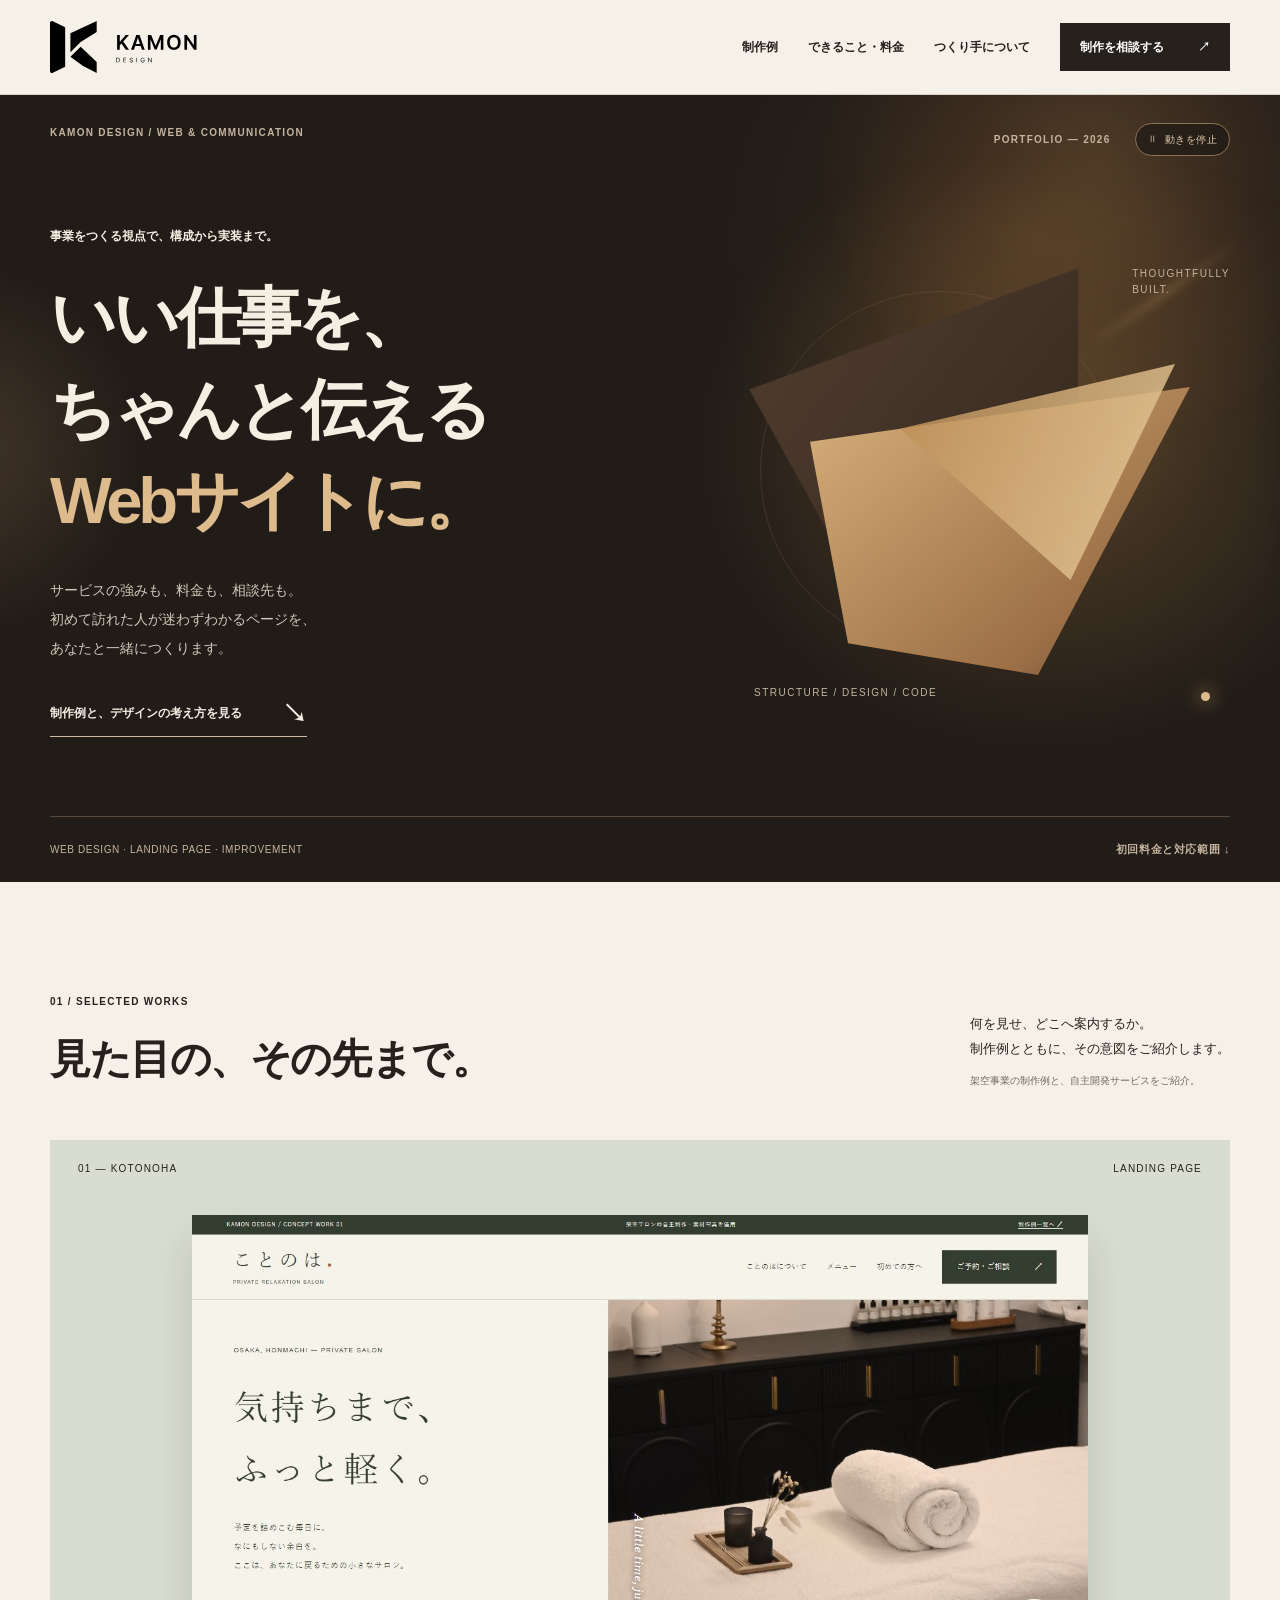
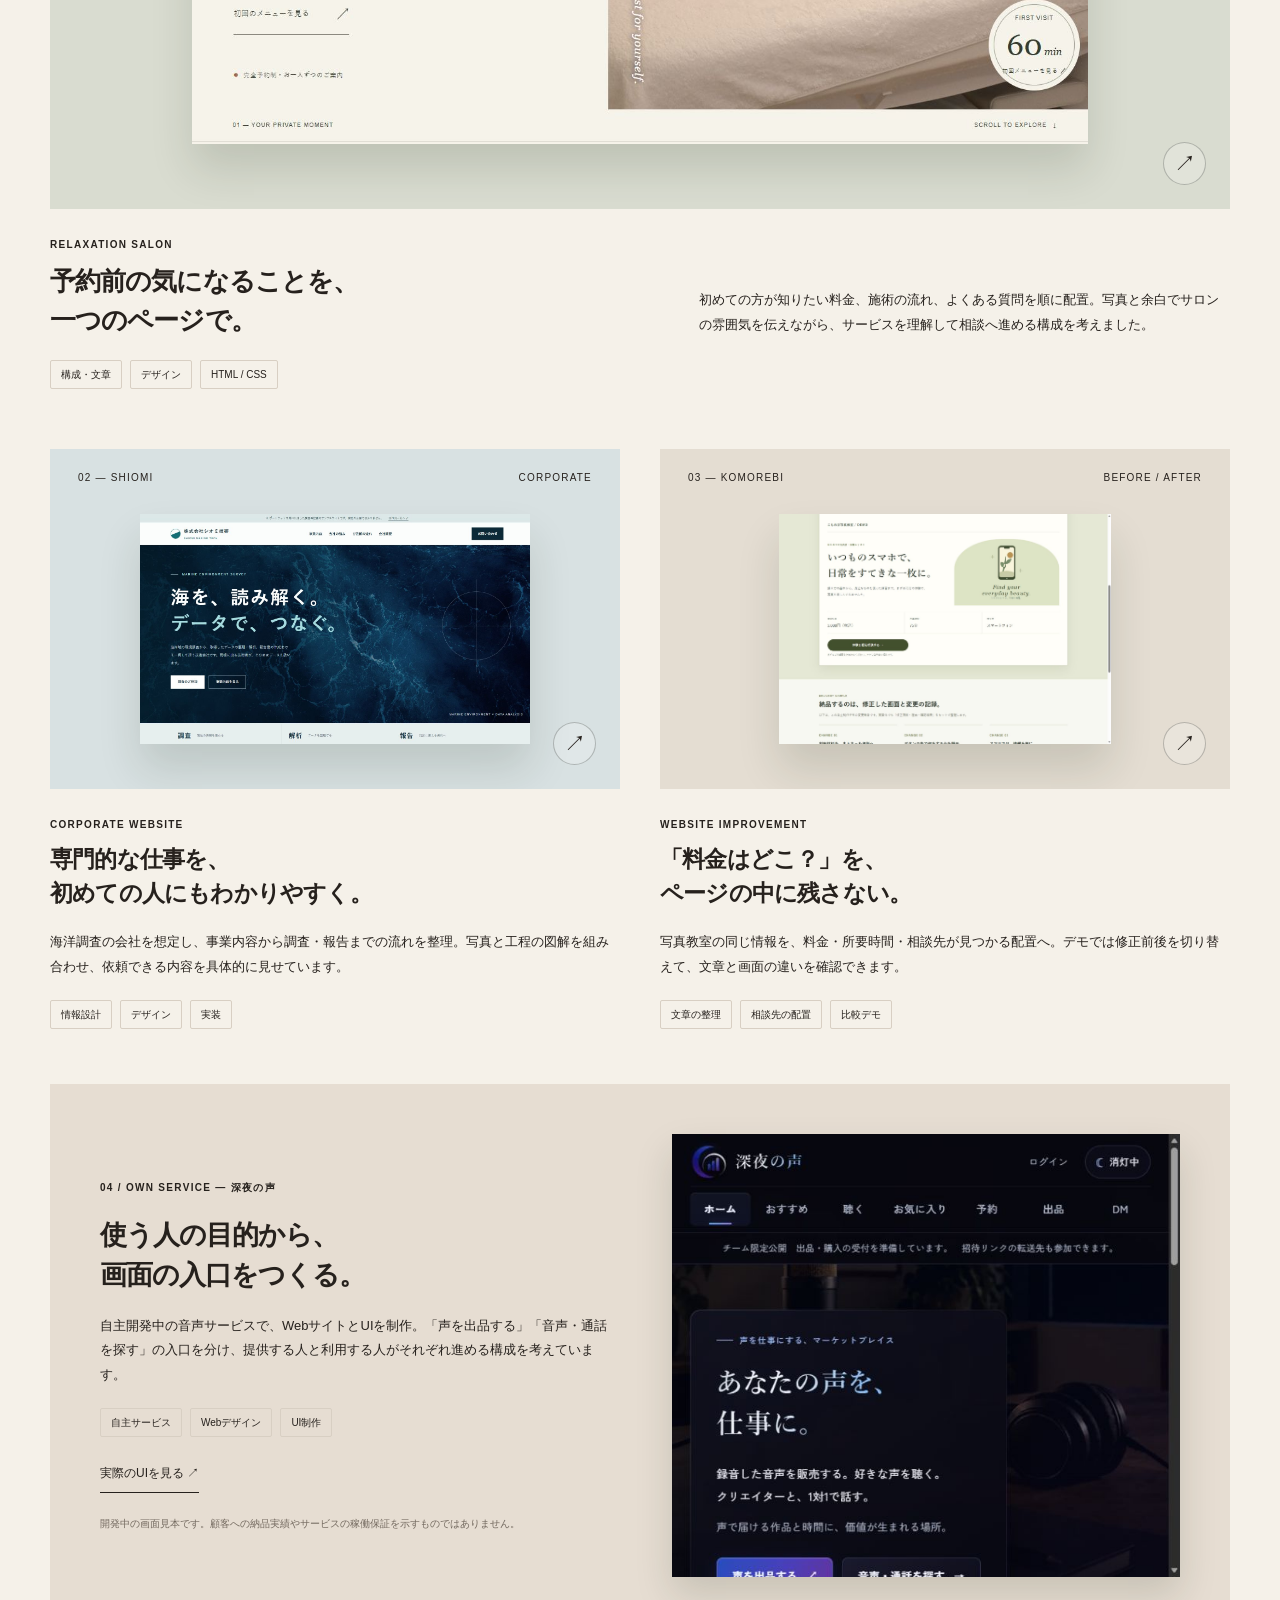
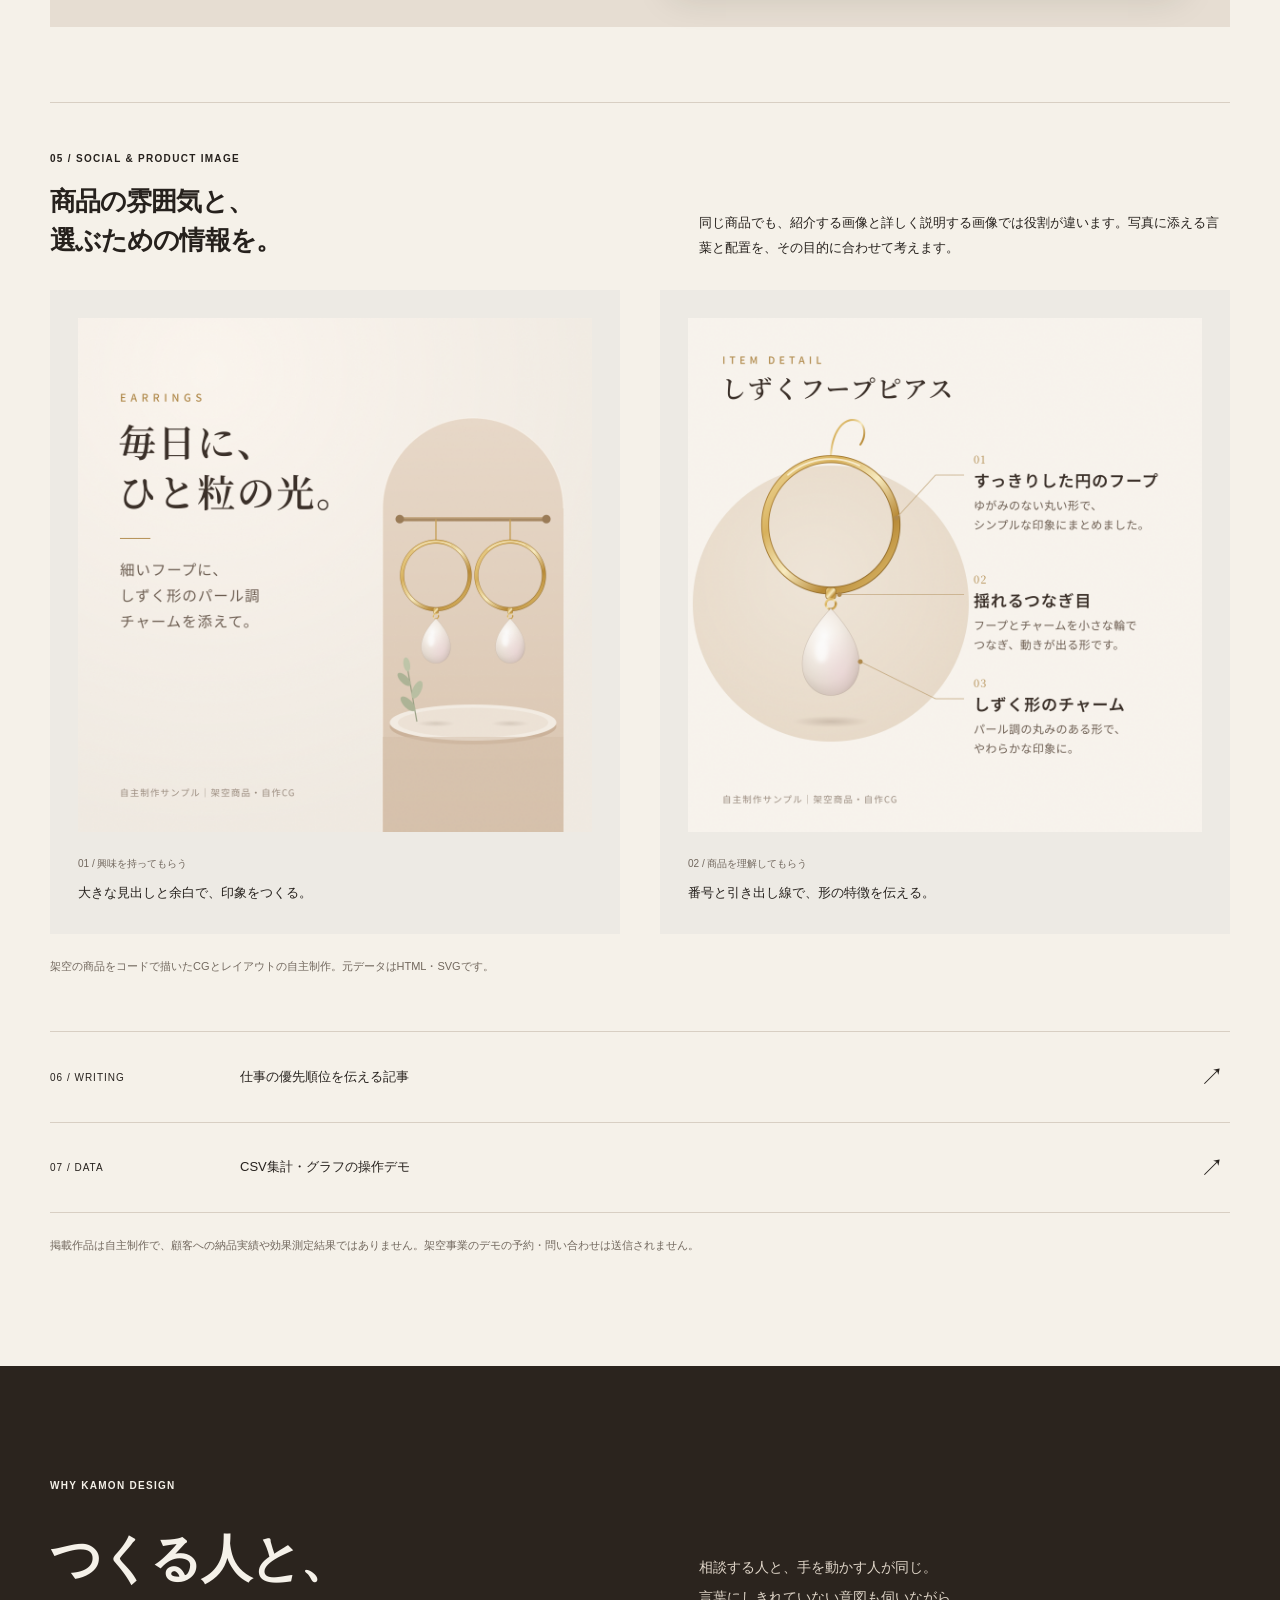
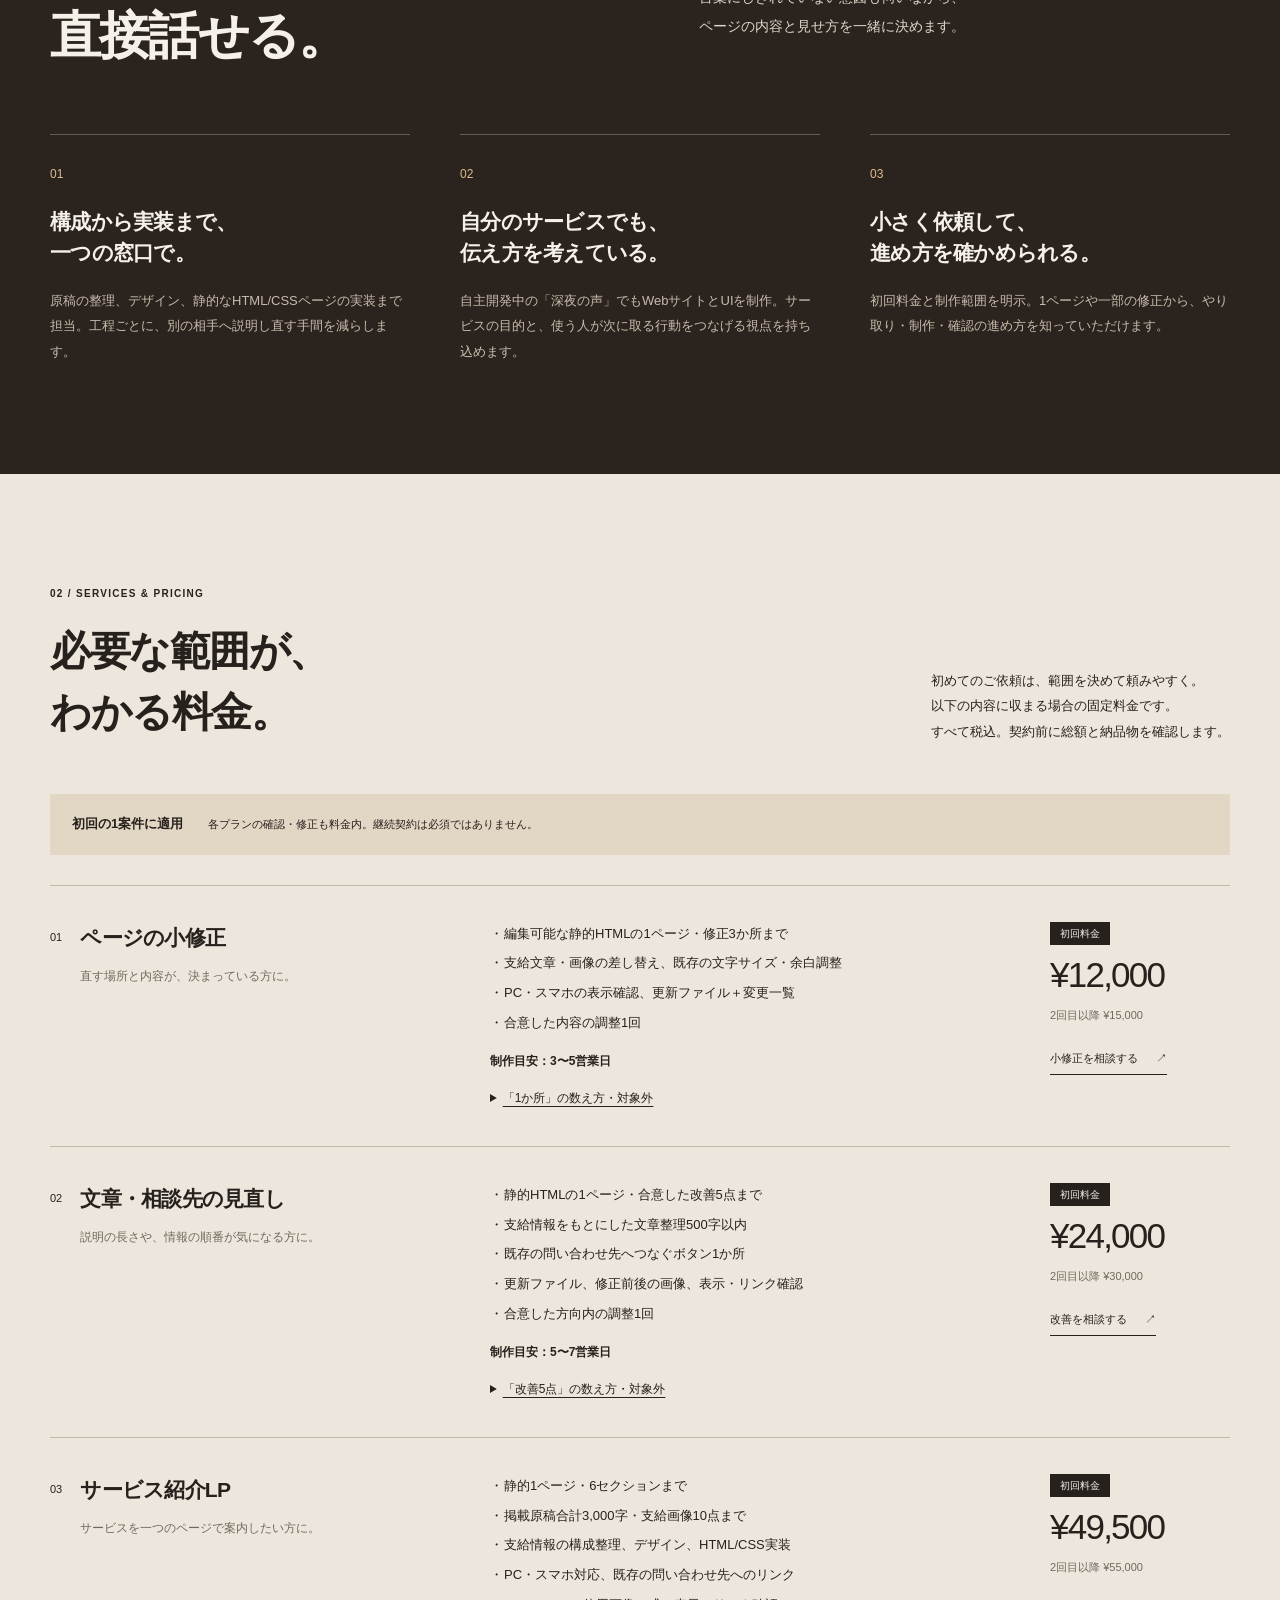
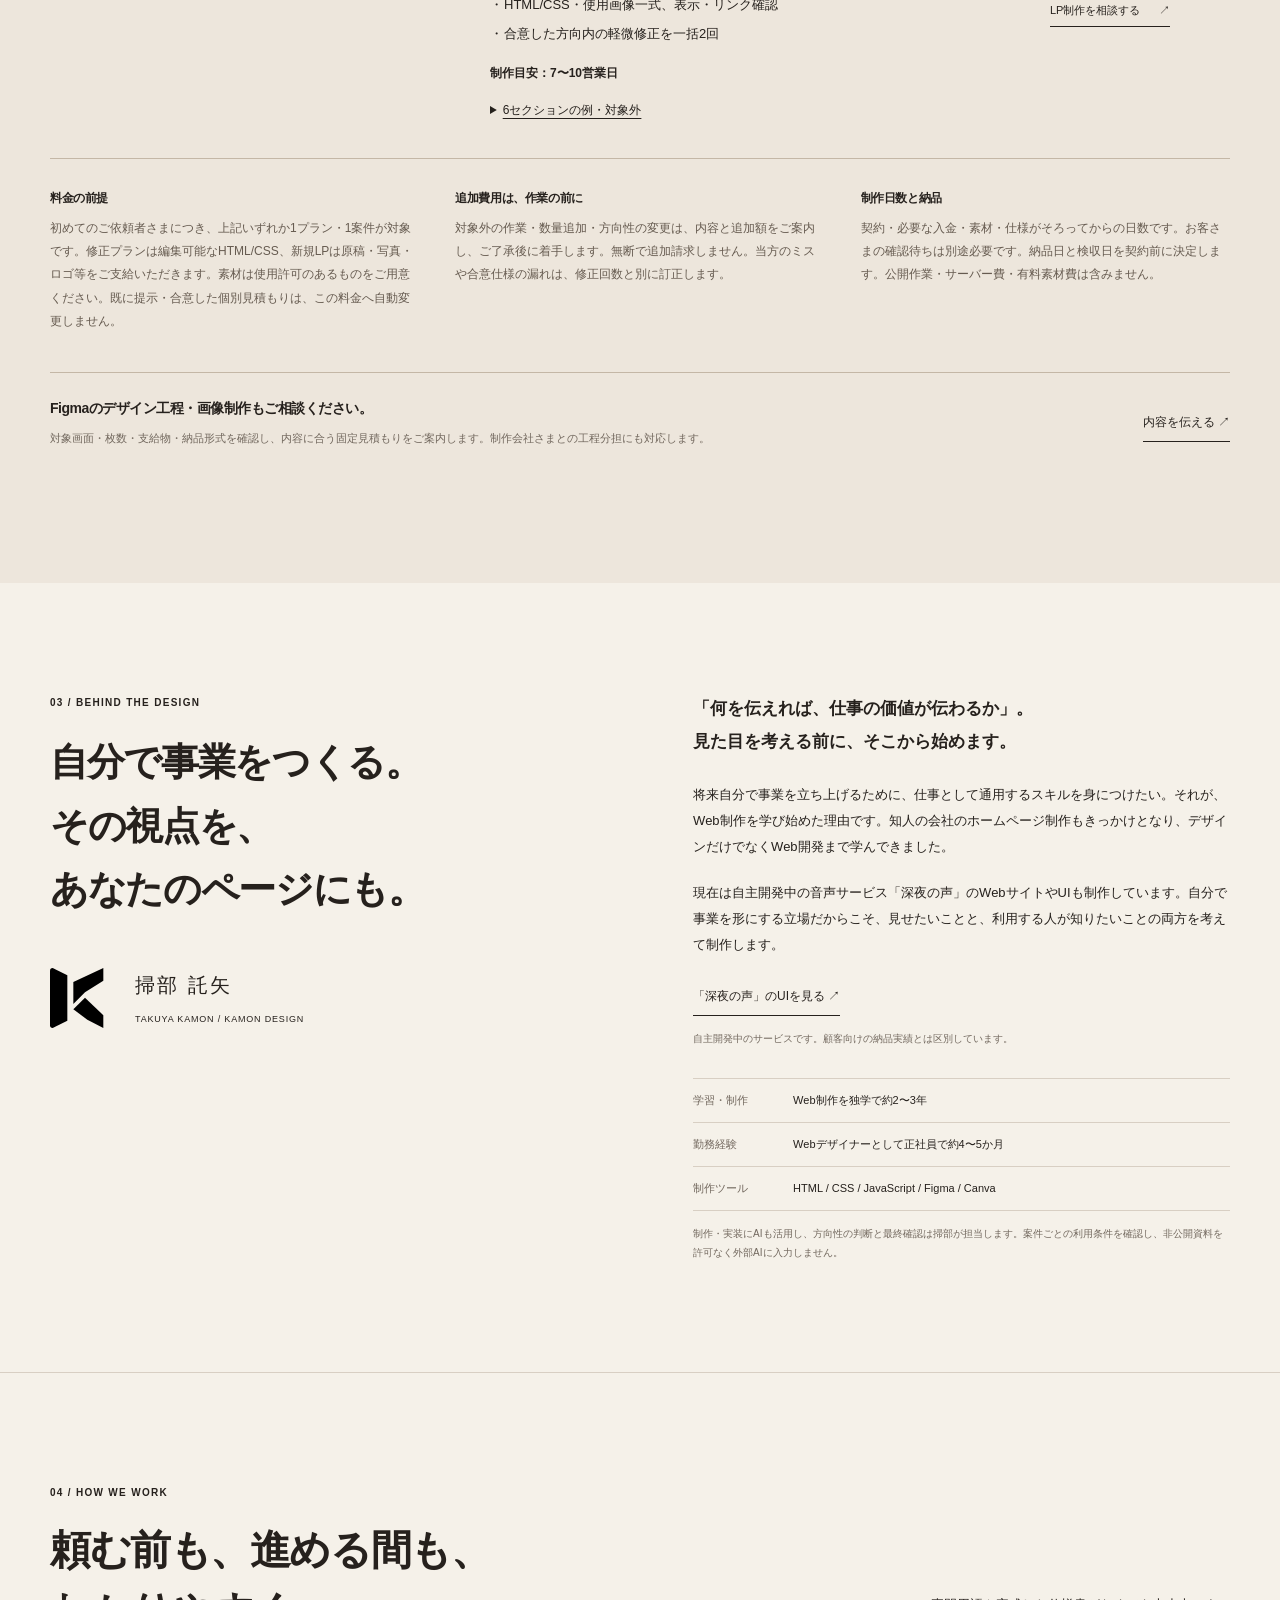
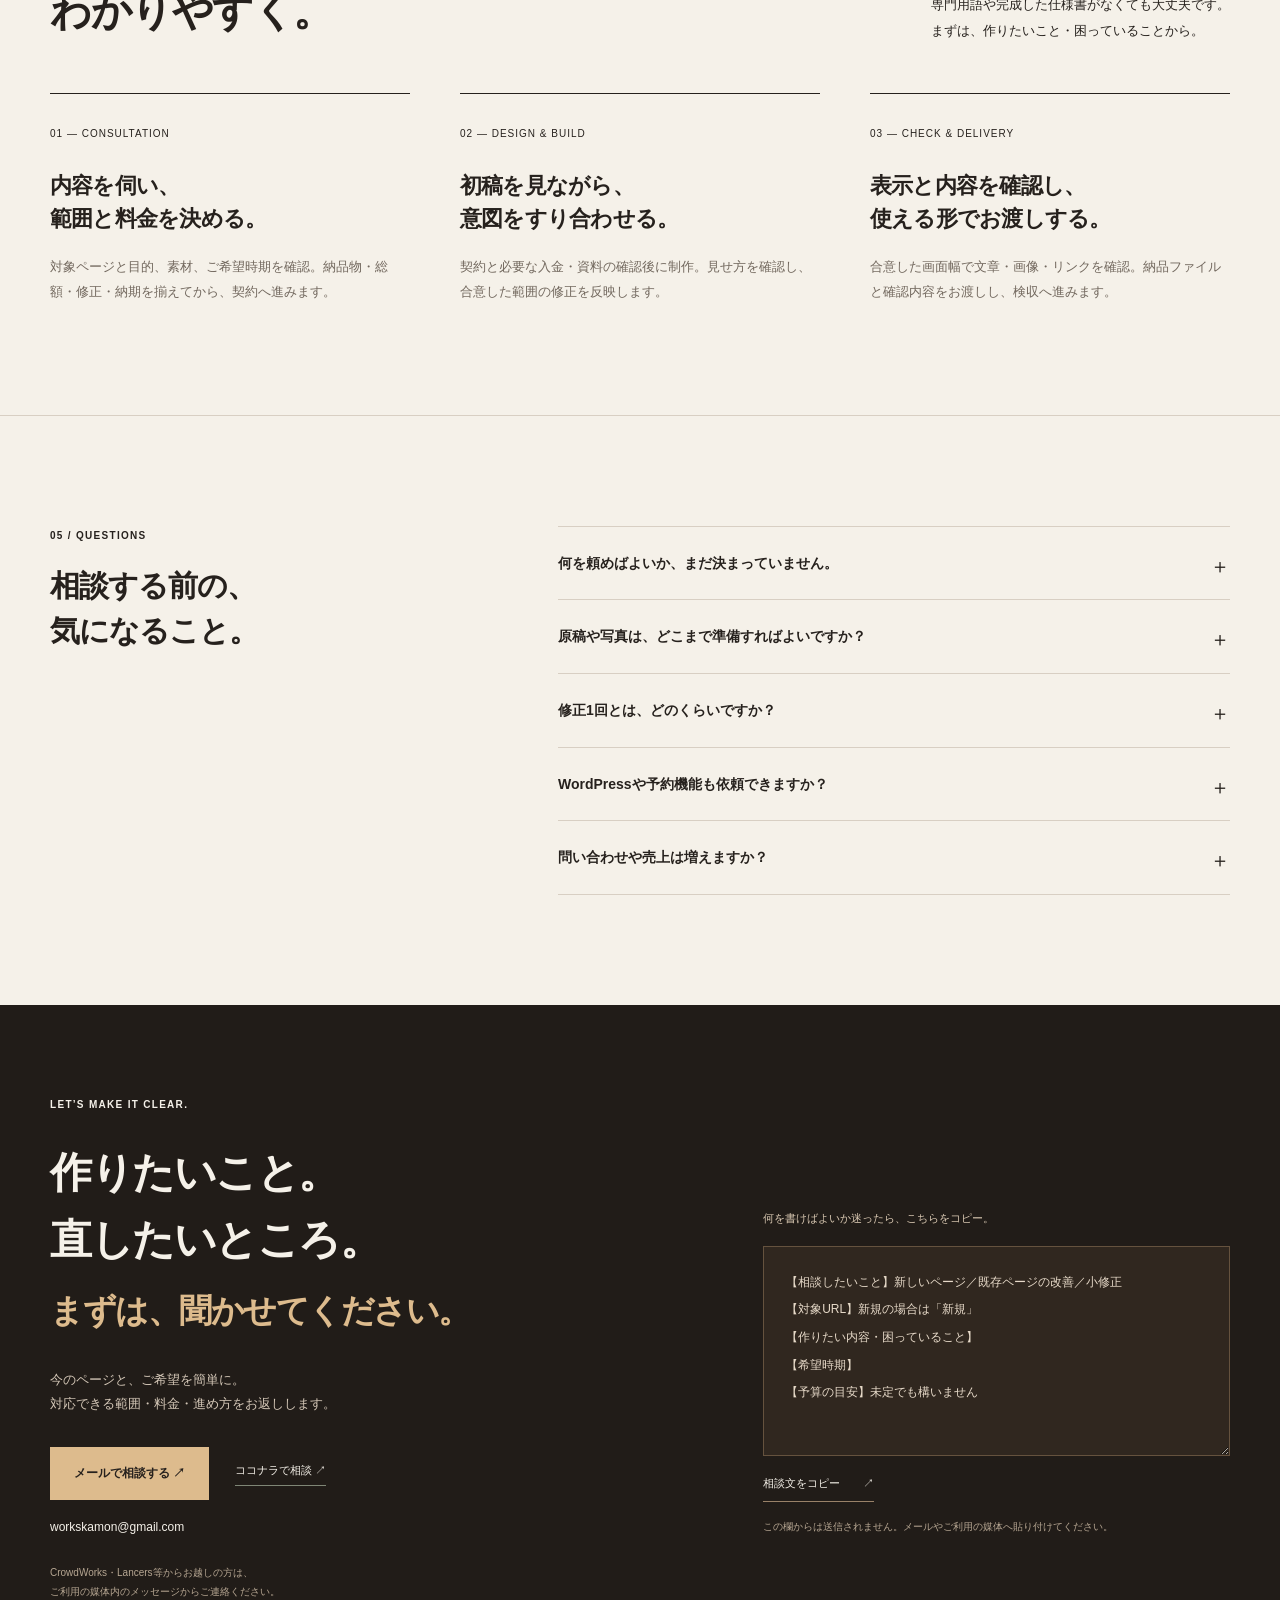
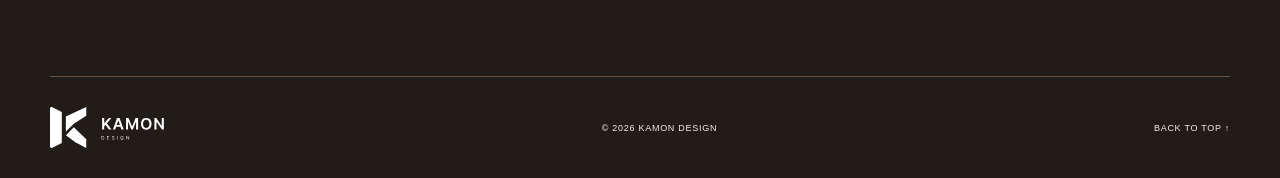
==== commit 24b8d204: "Make ambient motion visible and allow explicit playback with reduced motion" ====
--- a/index.html
+++ b/index.html
@@ -9,7 +9,7 @@
   <meta property="og:description" content="事業をつくる視点で、構成から実装まで。制作例と考え方、範囲がわかる初回料金をご紹介。">
   <meta property="og:type" content="website"><meta property="og:url" content="https://kamontakuya.github.io/portfolio/">
   <link rel="icon" type="image/svg+xml" href="assets/kamon-folded-mark.svg">
-  <link rel="stylesheet" href="assets/editorial.css"><script src="assets/portfolio.js" defer></script>
+  <link rel="stylesheet" href="assets/editorial.css?v=motion2"><script src="assets/portfolio.js?v=motion2" defer></script>
 </head>
 <body id="top">
 <a href="#main" class="skip">本文へ移動</a>
@@ -19,13 +19,13 @@
   <nav class="nav" id="main-nav" aria-label="メインメニュー"><a href="#works">制作例</a><a href="#services">できること・料金</a><a href="#about">つくり手について</a><a class="nav-contact" href="#contact">制作を相談する <span aria-hidden="true">↗</span></a></nav>
 </div></header>
 <main id="main">
-<section class="hero"><div class="wrap">
-  <div class="hero-topline"><span class="eyebrow">KAMON DESIGN / WEB &amp; COMMUNICATION</span><span class="edition">PORTFOLIO — 2026</span></div>
+<section class="hero"><div class="cafe-atmosphere" aria-hidden="true"><i class="cafe-glow glow-one"></i><i class="cafe-glow glow-two"></i><i class="cafe-glimmer"></i></div><div class="wrap">
+  <div class="hero-topline"><span class="eyebrow">KAMON DESIGN / WEB &amp; COMMUNICATION</span><div class="hero-tools"><span class="edition">PORTFOLIO — 2026</span><button class="motion-control" data-motion-toggle type="button" aria-pressed="false" hidden>動きを再生</button></div></div>
   <div class="hero-grid">
     <div class="hero-copy"><p class="hero-intro">事業をつくる視点で、構成から実装まで。</p><h1>いい仕事を、<br>ちゃんと伝える<br><span>Webサイトに。</span></h1><p class="hero-lead">サービスの強みも、料金も、相談先も。<br>初めて訪れた人が迷わずわかるページを、<br class="desktop-break">あなたと一緒につくります。</p><a class="hero-link" href="#works">制作例と、デザインの考え方を見る <span aria-hidden="true">↘</span></a></div>
     <div class="hero-art" aria-hidden="true"><div class="orbit orbit-one"></div><div class="orbit orbit-two"></div><div class="fold fold-back"></div><div class="fold fold-front"></div><div class="fold fold-edge"></div><span class="art-label art-top">THOUGHTFULLY<br>BUILT.</span><span class="art-label art-bottom">STRUCTURE / DESIGN / CODE</span><span class="art-dot"></span></div>
   </div>
-  <div class="hero-bottom"><span>WEB DESIGN · LANDING PAGE · IMPROVEMENT</span><button class="motion-control" data-motion-toggle type="button" aria-pressed="false" hidden>背景の動きを停止</button><a href="#services">初回料金と対応範囲 <span aria-hidden="true">↓</span></a></div>
+  <div class="hero-bottom"><span>WEB DESIGN · LANDING PAGE · IMPROVEMENT</span><a href="#services">初回料金と対応範囲 <span aria-hidden="true">↓</span></a></div>
 </div></section>
 
 <section class="section" id="works"><div class="wrap">
--- a/assets/editorial.css
+++ b/assets/editorial.css
@@ -17,4 +17,16 @@
 @media(max-width:760px){.service-price{background:#e2d6c4}.hero:before{width:450px;height:450px;top:250px;right:-100px}}
 .section-head>p,.work-text>p:not(.eyebrow),.work-pair .work-text>p:not(.eyebrow),.image-work-head>p,.value-grid p,.process-grid p,.voice-copy>p:not(.eyebrow):not(.small-note){font-size:13px}.service-main ul{font-size:13px}.price-rules p,.faq-list details p{font-size:12px}.service-title p,.delivery{font-size:12px}.service-main details{font-size:12px}.small-note{font-size:11px}.faq-list summary{font-size:14px}.contact-grid>div>p{font-size:13px}.request textarea{font-size:12px}
 @media(max-width:760px){.service-main ul,.service-main details,.service-title p,.delivery{font-size:12px}.hero-lead{font-size:13px}.about-body>p:not(.about-lead):not(.small-note){font-size:13px}.faq-list summary{font-size:13px}.small-note{font-size:11px}.sample-gallery figcaption strong{font-size:12px}}
-@media(prefers-reduced-motion:reduce){html{scroll-behavior:auto}.fold{animation:none!important}.work-image img{transition:none}.work-image:hover img{transform:none}}
+/* Movement starts only when the playback controller sets data-motion=on. */
+.hero-tools{display:flex;align-items:center;gap:24px;flex-shrink:0}.motion-control{display:inline-flex;align-items:center;gap:8px;border:1px solid #8b7153;border-radius:20px;padding:6px 12px;color:#e3caaa;background:#211c18c9;font-size:10px;letter-spacing:.04em}.motion-control:before{content:'▶';font-size:9px}.motion-control[aria-pressed="true"]:before{content:'Ⅱ'}.motion-control:hover{background:#4b3827}.motion-control:focus-visible{outline-color:#f0cf9d}
+.cafe-atmosphere{position:absolute;inset:0;overflow:hidden;pointer-events:none;isolation:isolate}.cafe-glow,.cafe-glimmer{position:absolute;display:block;will-change:transform,opacity;animation-play-state:paused;animation-iteration-count:infinite;animation-timing-function:ease-in-out}.cafe-glow{width:580px;height:580px;border-radius:50%;background:radial-gradient(ellipse,#bc894d3b 0%,#9d623b20 34%,transparent 70%)}.glow-one{top:-220px;right:-110px;animation-name:cafe-light-drift;animation-duration:11s}.glow-two{width:390px;height:390px;left:-240px;top:160px;background:radial-gradient(ellipse,#c69a6536,transparent 70%);animation-name:cafe-light-rise;animation-duration:14s;animation-delay:-5s}.cafe-glimmer{width:180px;height:4px;right:2%;top:25%;background:linear-gradient(90deg,transparent,#e3b97667,transparent);transform:rotate(-35deg);filter:blur(4px);animation-name:cafe-glimmer-drift;animation-duration:10s}
+.fold-back{animation-duration:11s}.fold-front{animation-duration:13s}.fold-edge{animation-duration:13s}
+html[data-motion="on"] .cafe-glow,html[data-motion="on"] .cafe-glimmer{animation-play-state:running}
+@keyframes cafe-light-drift{0%,100%{transform:translate(-30px,0) scale(.9);opacity:.55}50%{transform:translate(-180px,110px) scale(1.25);opacity:1}}
+@keyframes cafe-light-rise{0%,100%{transform:translate(0,35px);opacity:.5}50%{transform:translate(100px,-100px);opacity:1}}
+@keyframes cafe-glimmer-drift{0%,100%{transform:translate(0,-25px) rotate(-35deg);opacity:.15}50%{transform:translate(-120px,100px) rotate(-20deg);opacity:.8}}
+@keyframes fold-drift{0%,100%{transform:translateY(0) rotate(-16deg)}50%{transform:translateY(-28px) rotate(-8deg)}}
+@keyframes front-drift{0%,100%{transform:translate(0,0) rotate(0)}50%{transform:translate(-20px,20px) rotate(-7deg)}}
+@keyframes edge-drift{0%,100%{transform:translate(0,0)}50%{transform:translate(18px,-20px) rotate(3deg)}}
+@media(max-width:760px){.hero-topline{align-items:center;gap:10px}.hero-topline>.eyebrow{max-width:62%;font-size:8px}.hero-tools{gap:0}.motion-control{font-size:10px;padding:6px 10px;min-height:34px}.glow-one{width:420px;height:520px;top:-100px;right:-230px}.glow-two{top:120px;left:-260px}.cafe-glimmer{top:170px;right:-30px;width:130px}}
+@media(prefers-reduced-motion:reduce){html{scroll-behavior:auto}.work-image img{transition:none}.work-image:hover img{transform:none}html:not([data-motion="on"]) .fold,html:not([data-motion="on"]) .cafe-glow,html:not([data-motion="on"]) .cafe-glimmer{animation-play-state:paused}}
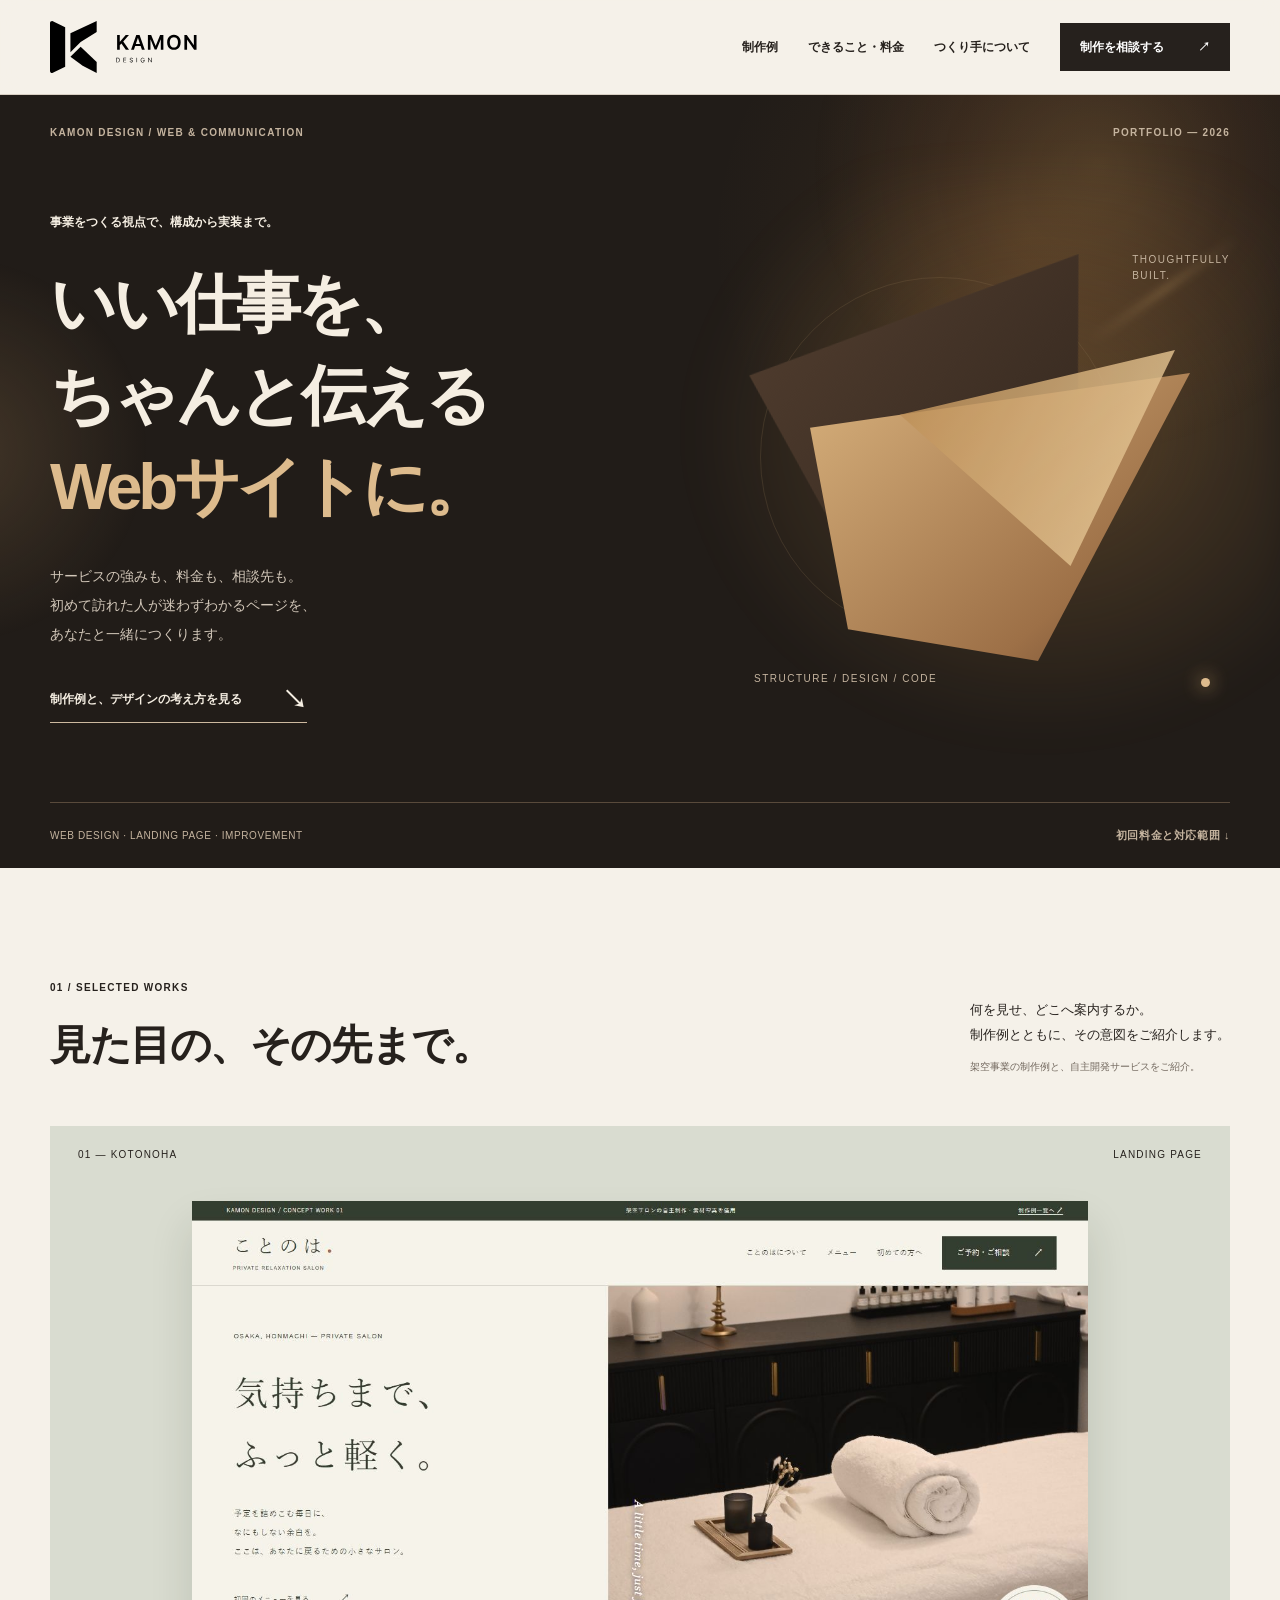
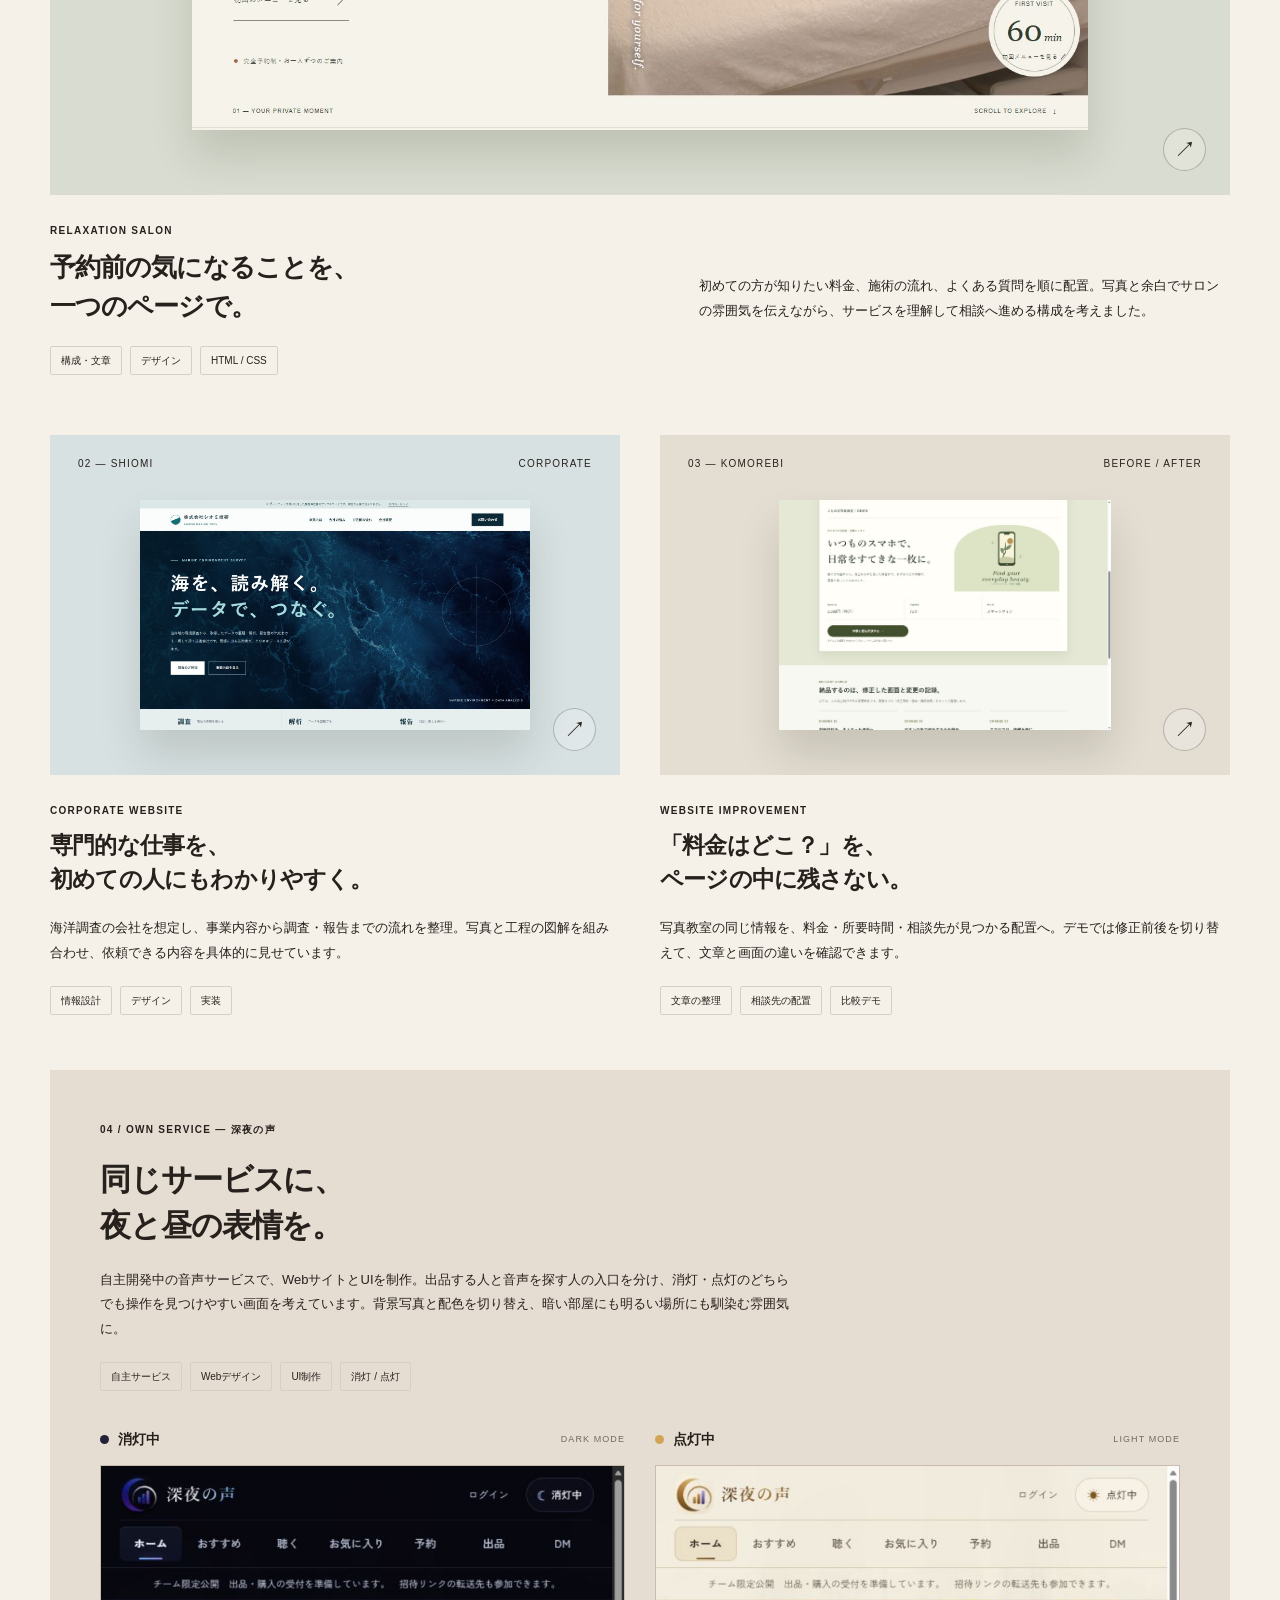
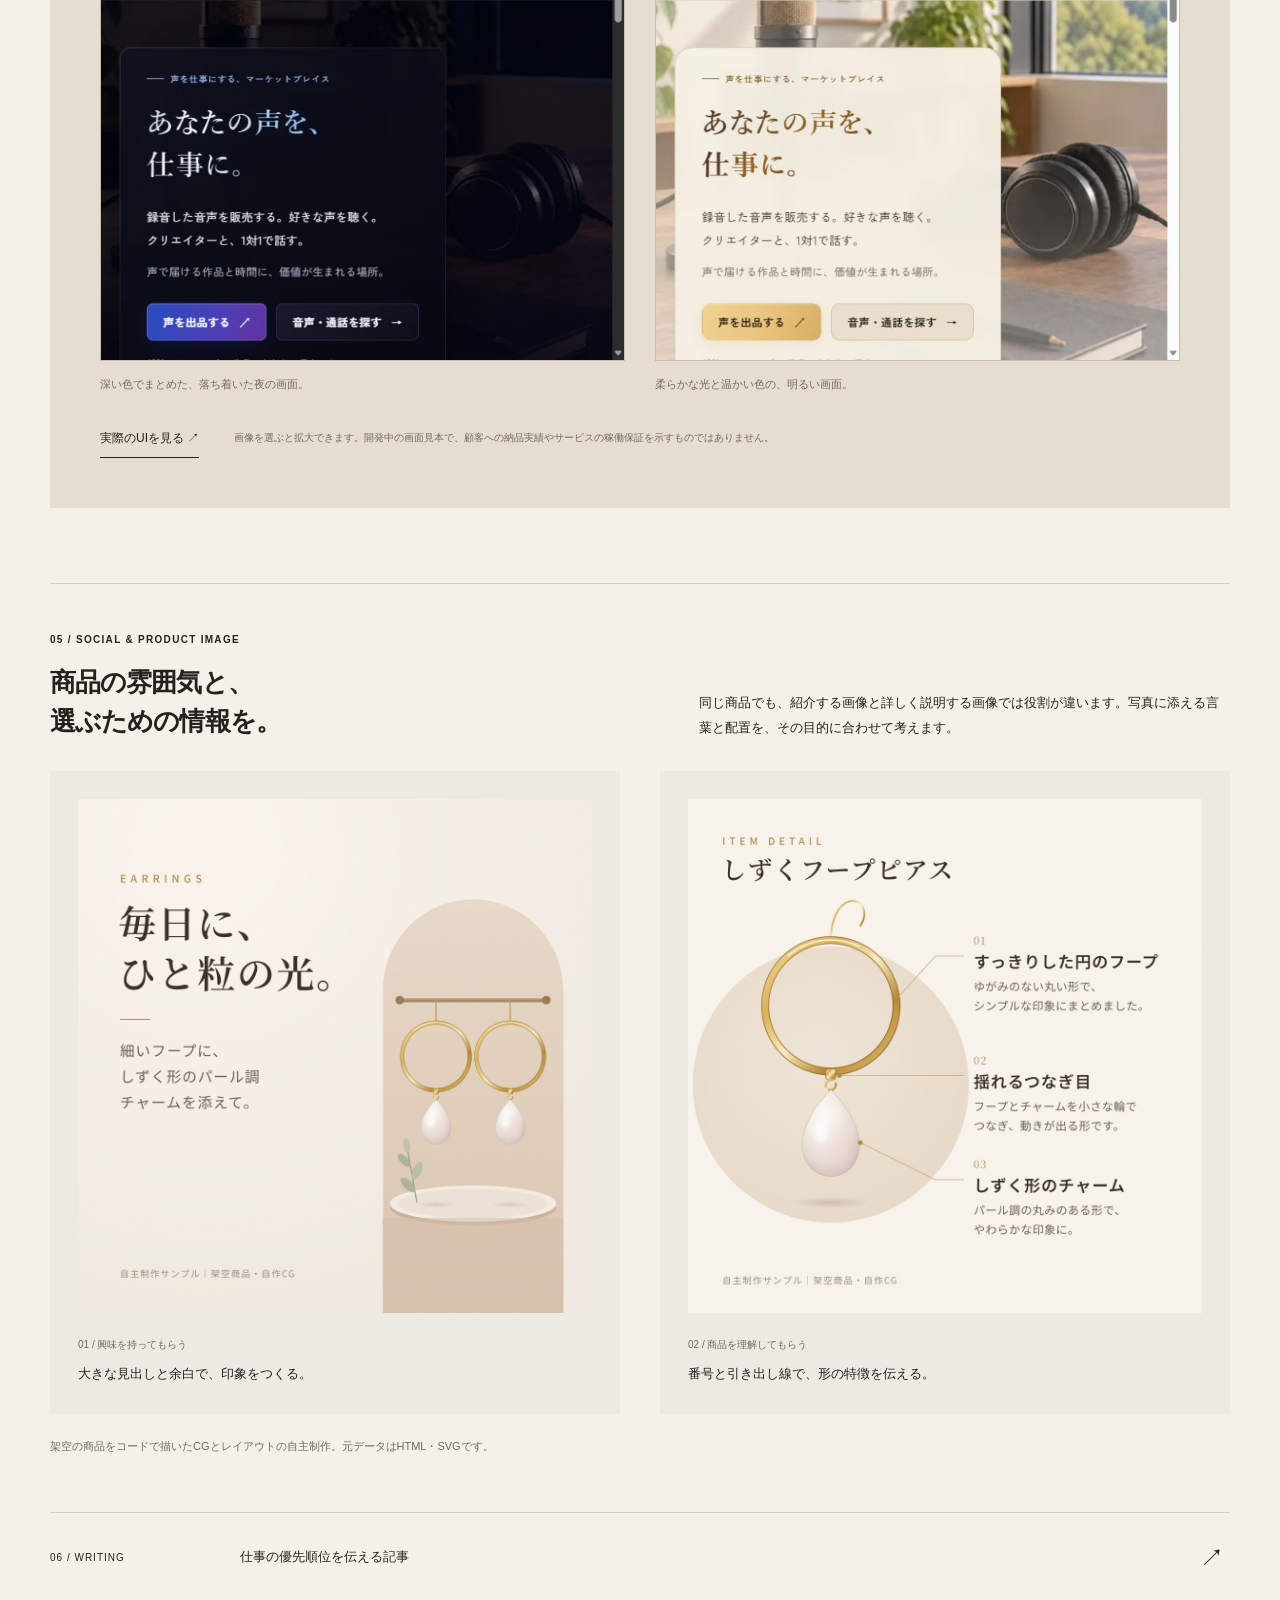
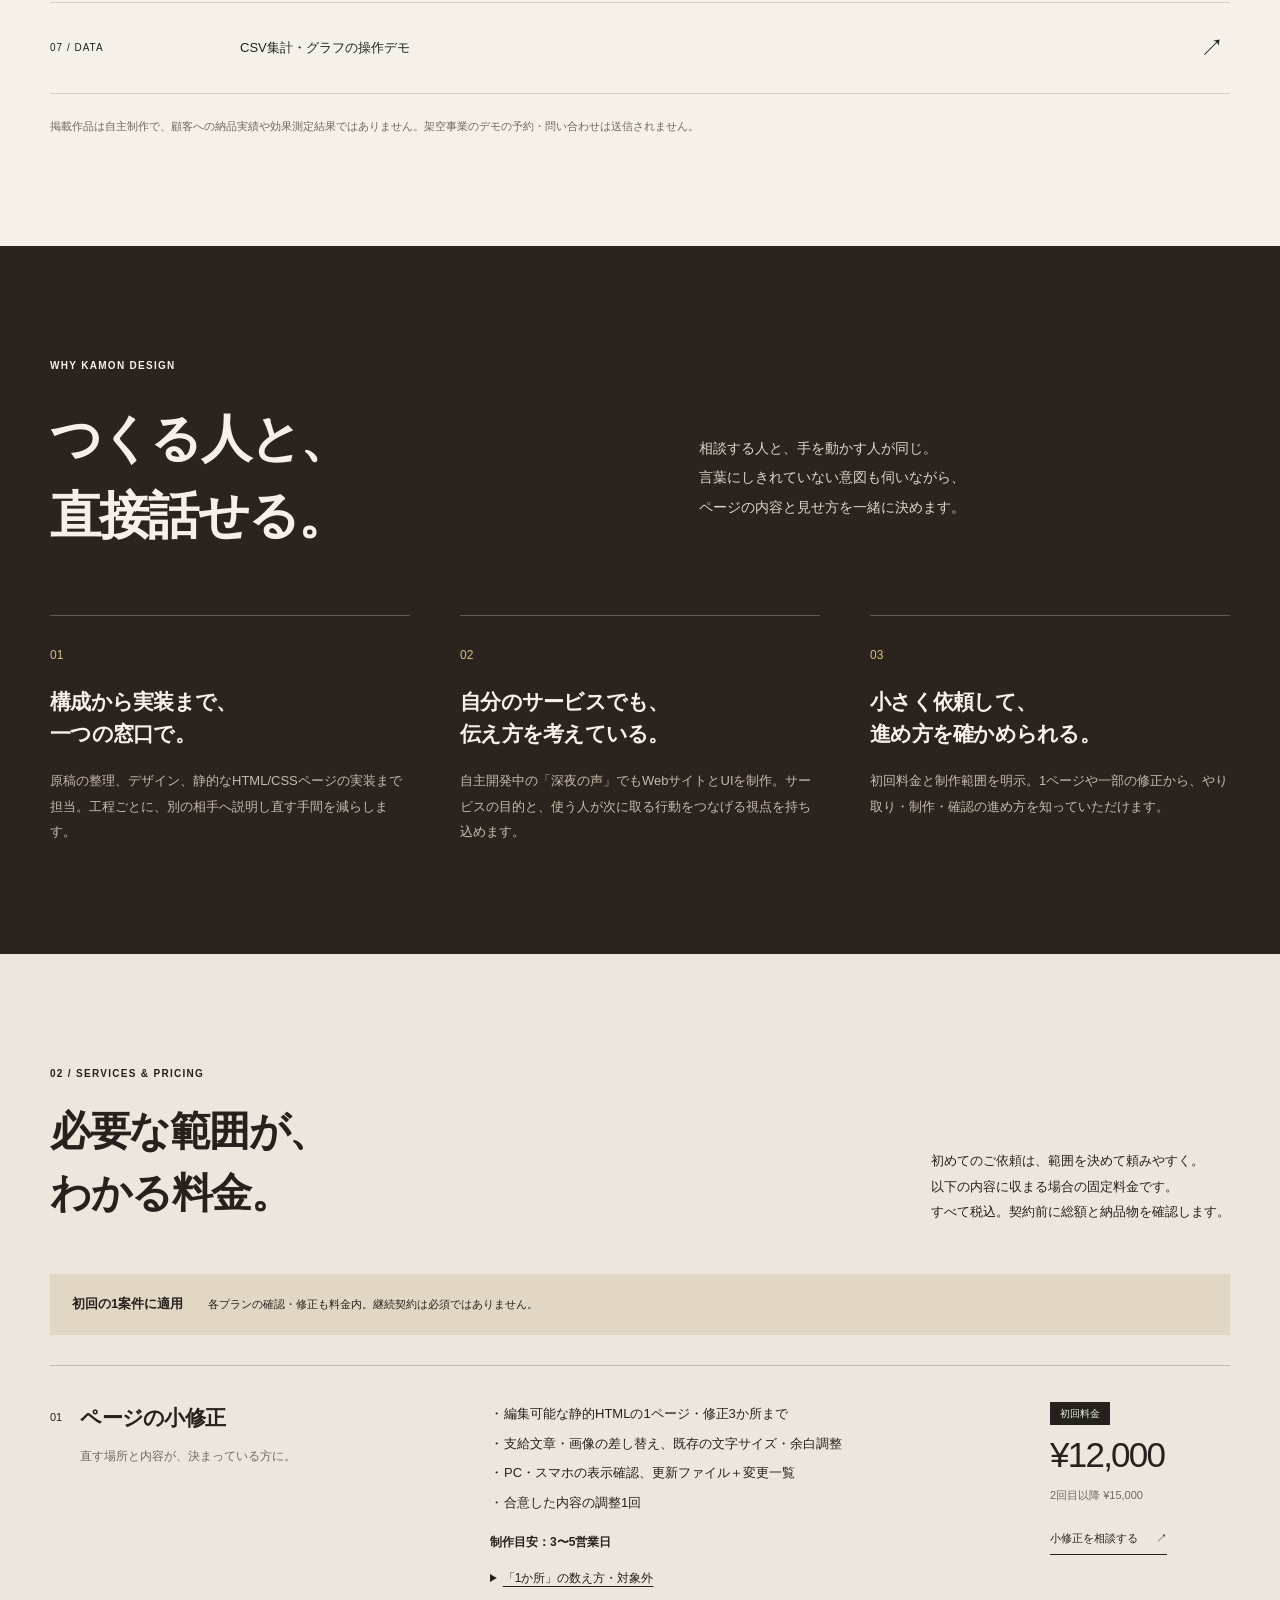
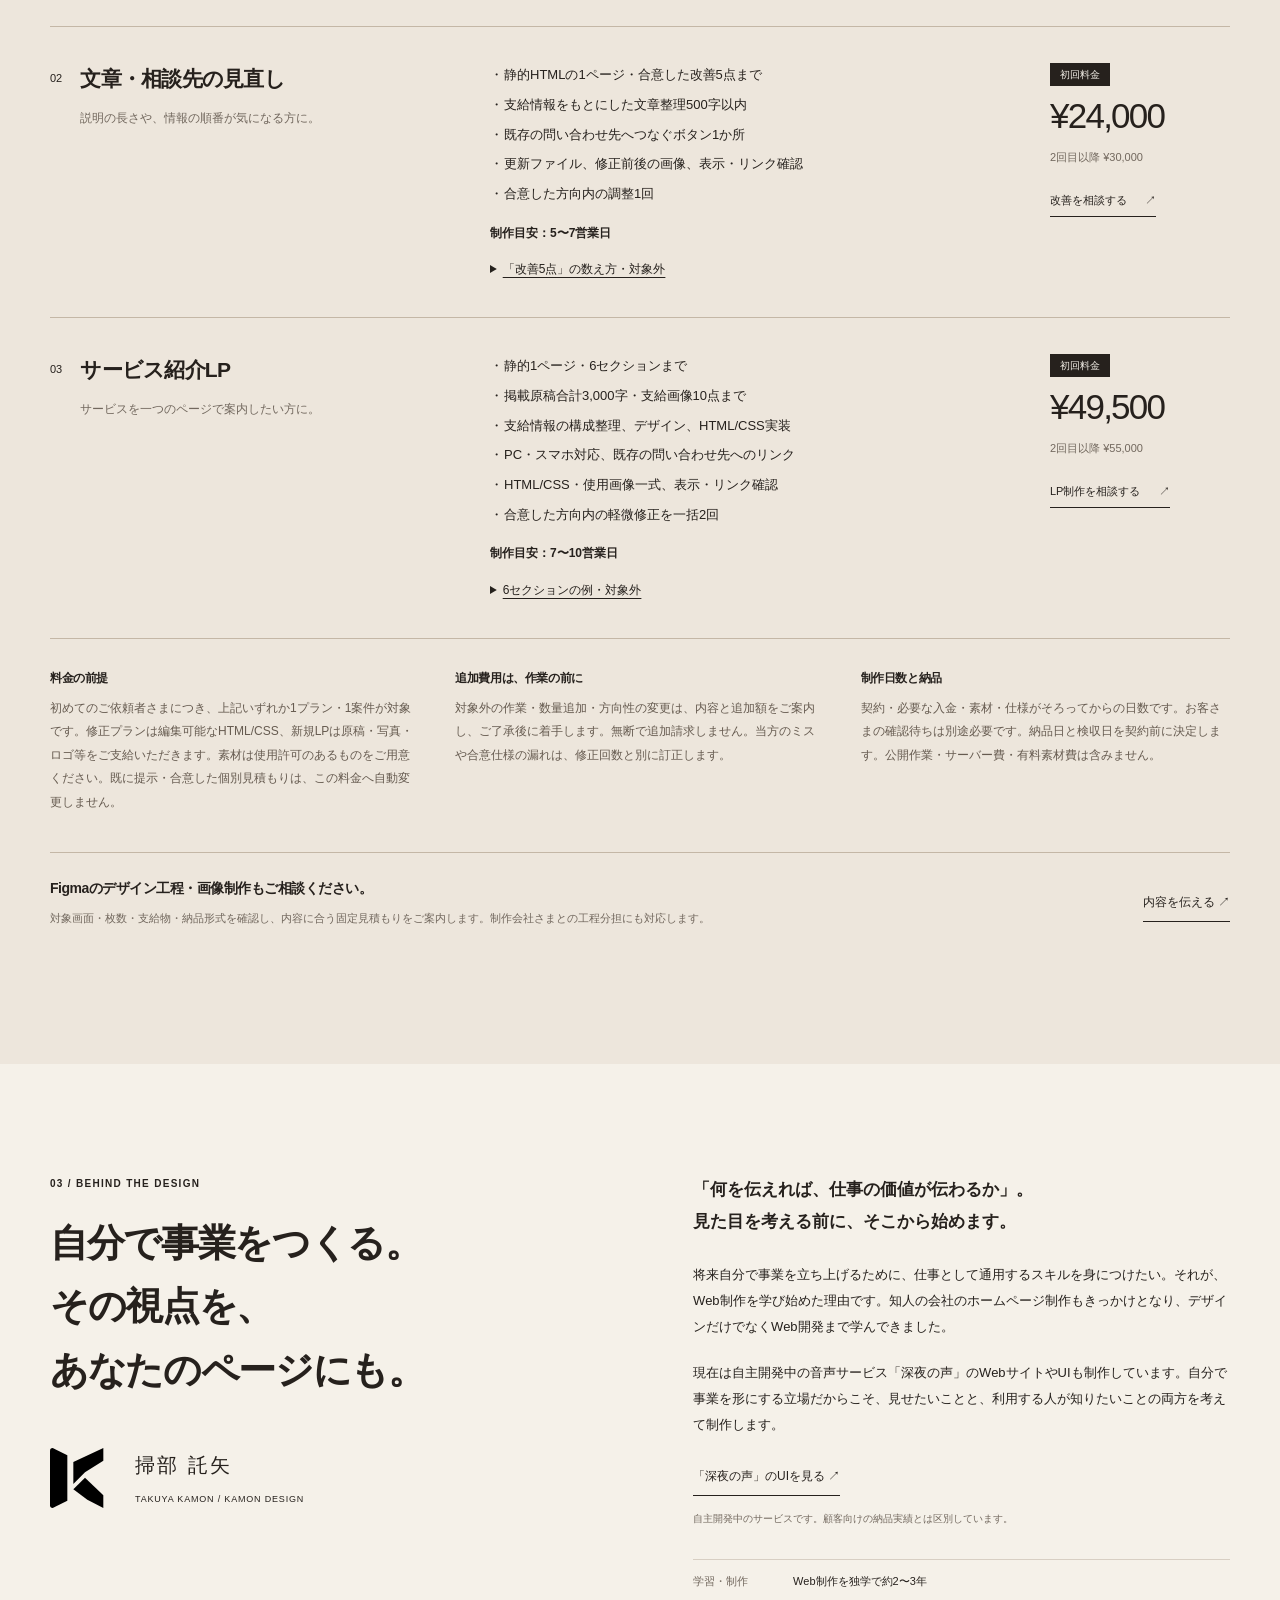
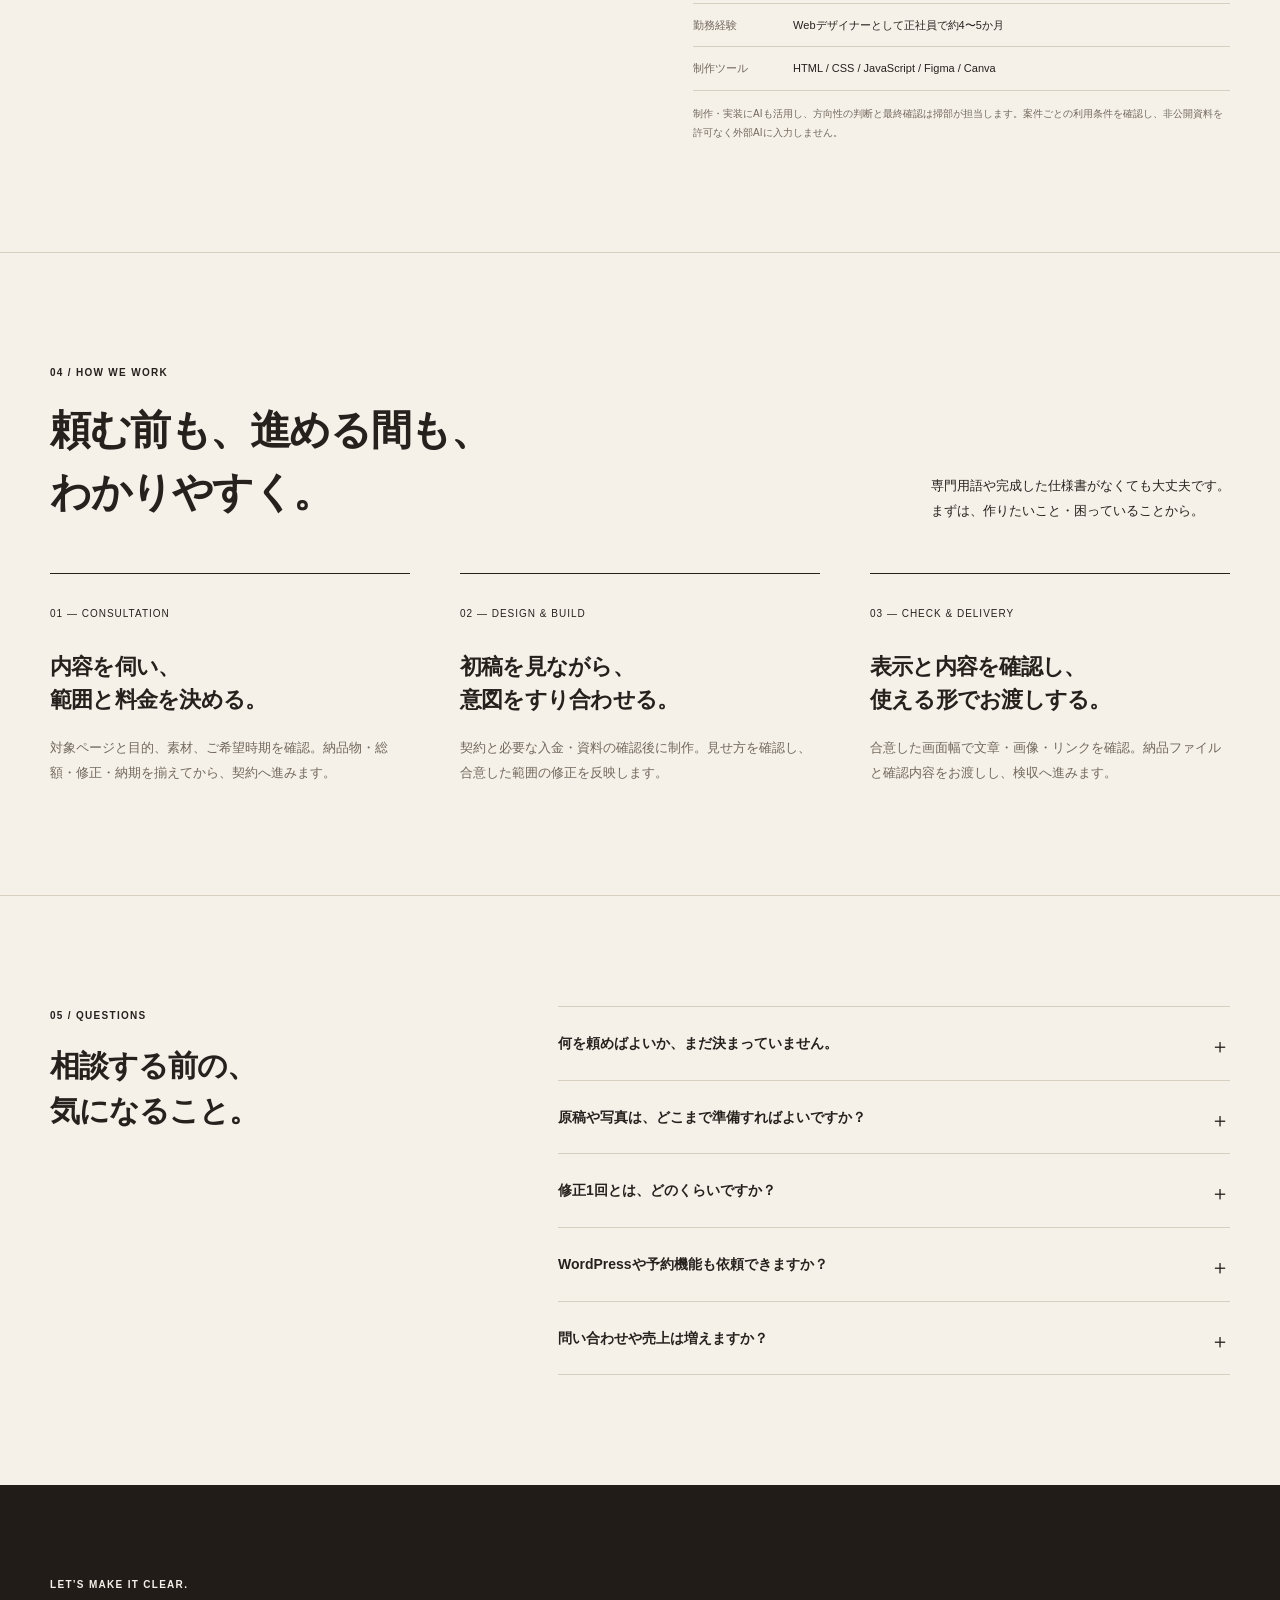
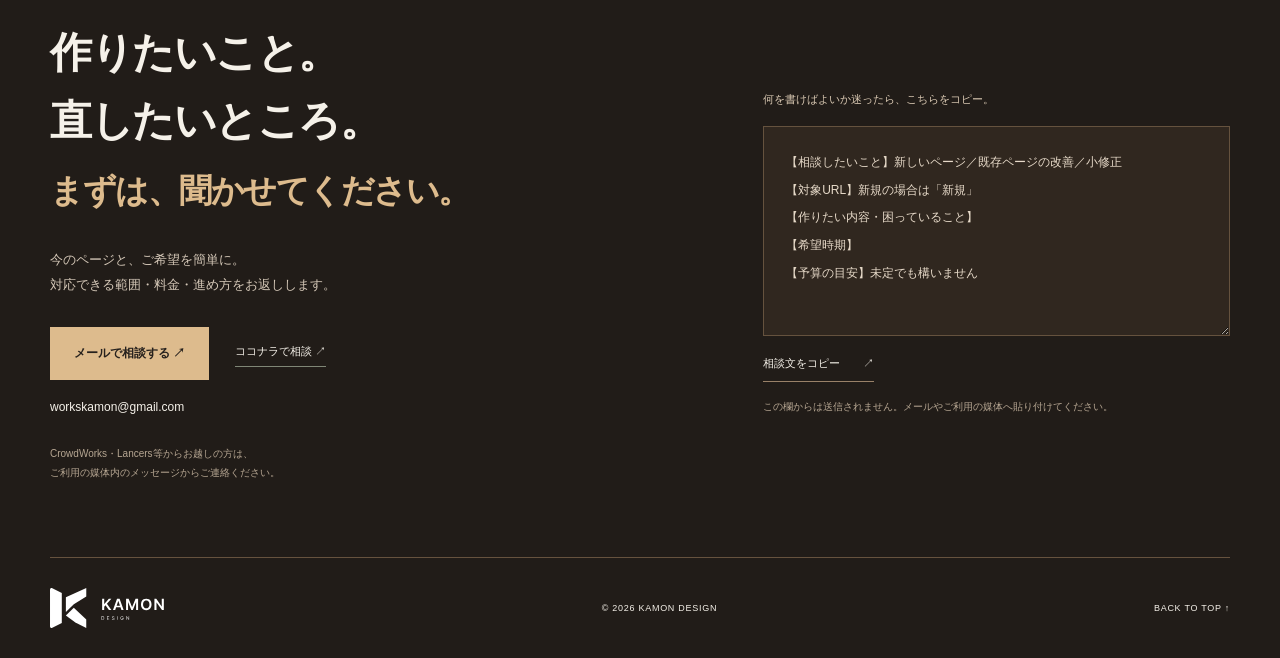
==== commit 452fdc49: "Add continuous ambient motion, page transitions and dual voice themes" ====
--- a/index.html
+++ b/index.html
@@ -9,7 +9,7 @@
   <meta property="og:description" content="事業をつくる視点で、構成から実装まで。制作例と考え方、範囲がわかる初回料金をご紹介。">
   <meta property="og:type" content="website"><meta property="og:url" content="https://kamontakuya.github.io/portfolio/">
   <link rel="icon" type="image/svg+xml" href="assets/kamon-folded-mark.svg">
-  <link rel="stylesheet" href="assets/editorial.css?v=motion2"><script src="assets/portfolio.js?v=motion2" defer></script>
+  <link rel="stylesheet" href="assets/editorial.css?v=motion3"><script src="assets/portfolio.js?v=motion3" defer></script><link rel="stylesheet" href="assets/page-motion.css?v=1"><script src="assets/page-motion.js?v=1" defer></script>
 </head>
 <body id="top">
 <a href="#main" class="skip">本文へ移動</a>
@@ -20,7 +20,7 @@
 </div></header>
 <main id="main">
 <section class="hero"><div class="cafe-atmosphere" aria-hidden="true"><i class="cafe-glow glow-one"></i><i class="cafe-glow glow-two"></i><i class="cafe-glimmer"></i></div><div class="wrap">
-  <div class="hero-topline"><span class="eyebrow">KAMON DESIGN / WEB &amp; COMMUNICATION</span><div class="hero-tools"><span class="edition">PORTFOLIO — 2026</span><button class="motion-control" data-motion-toggle type="button" aria-pressed="false" hidden>動きを再生</button></div></div>
+  <div class="hero-topline"><span class="eyebrow">KAMON DESIGN / WEB &amp; COMMUNICATION</span><div class="hero-tools"><span class="edition">PORTFOLIO — 2026</span></div></div>
   <div class="hero-grid">
     <div class="hero-copy"><p class="hero-intro">事業をつくる視点で、構成から実装まで。</p><h1>いい仕事を、<br>ちゃんと伝える<br><span>Webサイトに。</span></h1><p class="hero-lead">サービスの強みも、料金も、相談先も。<br>初めて訪れた人が迷わずわかるページを、<br class="desktop-break">あなたと一緒につくります。</p><a class="hero-link" href="#works">制作例と、デザインの考え方を見る <span aria-hidden="true">↘</span></a></div>
     <div class="hero-art" aria-hidden="true"><div class="orbit orbit-one"></div><div class="orbit orbit-two"></div><div class="fold fold-back"></div><div class="fold fold-front"></div><div class="fold fold-edge"></div><span class="art-label art-top">THOUGHTFULLY<br>BUILT.</span><span class="art-label art-bottom">STRUCTURE / DESIGN / CODE</span><span class="art-dot"></span></div>
@@ -29,37 +29,44 @@
 </div></section>
 
 <section class="section" id="works"><div class="wrap">
-  <div class="section-head"><div><p class="eyebrow">01 / SELECTED WORKS</p><h2>見た目の、その先まで。</h2></div><p>何を見せ、どこへ案内するか。<br>制作例とともに、その意図をご紹介します。<br><span class="muted">架空事業の制作例と、自主開発サービスをご紹介。</span></p></div>
-  <article class="work feature" id="work-lp"><a class="work-image salon" href="01-salon-lp/" aria-label="サロンLPの制作例を見る"><div class="image-caption"><span>01 — KOTONOHA</span><span>LANDING PAGE</span></div><img src="assets/salon-design-preview.jpg" width="1425" height="840" alt="落ち着いた写真と文字組みで構成したサロンLP" loading="lazy"><span class="round-arrow" aria-hidden="true">↗</span></a><div class="work-text"><div><p class="eyebrow">RELAXATION SALON</p><h3>予約前の気になることを、<br>一つのページで。</h3><div class="tags"><span>構成・文章</span><span>デザイン</span><span>HTML / CSS</span></div></div><p>初めての方が知りたい料金、施術の流れ、よくある質問を順に配置。写真と余白でサロンの雰囲気を伝えながら、サービスを理解して相談へ進める構成を考えました。</p></div></article>
+  <div class="section-head" data-reveal><div><p class="eyebrow">01 / SELECTED WORKS</p><h2>見た目の、その先まで。</h2></div><p>何を見せ、どこへ案内するか。<br>制作例とともに、その意図をご紹介します。<br><span class="muted">架空事業の制作例と、自主開発サービスをご紹介。</span></p></div>
+  <article class="work feature" data-reveal id="work-lp"><a class="work-image salon" href="01-salon-lp/" aria-label="サロンLPの制作例を見る"><div class="image-caption"><span>01 — KOTONOHA</span><span>LANDING PAGE</span></div><img src="assets/salon-design-preview.jpg" width="1425" height="840" alt="落ち着いた写真と文字組みで構成したサロンLP" loading="lazy"><span class="round-arrow" aria-hidden="true">↗</span></a><div class="work-text"><div><p class="eyebrow">RELAXATION SALON</p><h3>予約前の気になることを、<br>一つのページで。</h3><div class="tags"><span>構成・文章</span><span>デザイン</span><span>HTML / CSS</span></div></div><p>初めての方が知りたい料金、施術の流れ、よくある質問を順に配置。写真と余白でサロンの雰囲気を伝えながら、サービスを理解して相談へ進める構成を考えました。</p></div></article>
   <div class="work-pair">
-    <article class="work" id="work-corporate"><a class="work-image corporate" href="02-corporate-site/" aria-label="技術系企業サイトの制作例を見る"><div class="image-caption"><span>02 — SHIOMI</span><span>CORPORATE</span></div><img src="assets/corporate-design-preview.jpg" width="1425" height="840" alt="海洋調査会社の事業と調査工程を紹介するWebサイト" loading="lazy"><span class="round-arrow" aria-hidden="true">↗</span></a><div class="work-text"><p class="eyebrow">CORPORATE WEBSITE</p><h3>専門的な仕事を、<br>初めての人にもわかりやすく。</h3><p>海洋調査の会社を想定し、事業内容から調査・報告までの流れを整理。写真と工程の図解を組み合わせ、依頼できる内容を具体的に見せています。</p><div class="tags"><span>情報設計</span><span>デザイン</span><span>実装</span></div></div></article>
-    <article class="work" id="work-improvement"><a class="work-image improvement" href="05-site-improvement/" aria-label="写真教室ページの修正前後を見る"><div class="image-caption"><span>03 — KOMOREBI</span><span>BEFORE / AFTER</span></div><img src="assets/improvement-design-preview.jpg" width="1425" height="990" alt="写真教室の料金・時間・相談先を整理した改善ページ" loading="lazy"><span class="round-arrow" aria-hidden="true">↗</span></a><div class="work-text"><p class="eyebrow">WEBSITE IMPROVEMENT</p><h3>「料金はどこ？」を、<br>ページの中に残さない。</h3><p>写真教室の同じ情報を、料金・所要時間・相談先が見つかる配置へ。デモでは修正前後を切り替えて、文章と画面の違いを確認できます。</p><div class="tags"><span>文章の整理</span><span>相談先の配置</span><span>比較デモ</span></div></div></article>
+    <article class="work" data-reveal id="work-corporate"><a class="work-image corporate" href="02-corporate-site/" aria-label="技術系企業サイトの制作例を見る"><div class="image-caption"><span>02 — SHIOMI</span><span>CORPORATE</span></div><img src="assets/corporate-design-preview.jpg" width="1425" height="840" alt="海洋調査会社の事業と調査工程を紹介するWebサイト" loading="lazy"><span class="round-arrow" aria-hidden="true">↗</span></a><div class="work-text"><p class="eyebrow">CORPORATE WEBSITE</p><h3>専門的な仕事を、<br>初めての人にもわかりやすく。</h3><p>海洋調査の会社を想定し、事業内容から調査・報告までの流れを整理。写真と工程の図解を組み合わせ、依頼できる内容を具体的に見せています。</p><div class="tags"><span>情報設計</span><span>デザイン</span><span>実装</span></div></div></article>
+    <article class="work" data-reveal id="work-improvement"><a class="work-image improvement" href="05-site-improvement/" aria-label="写真教室ページの修正前後を見る"><div class="image-caption"><span>03 — KOMOREBI</span><span>BEFORE / AFTER</span></div><img src="assets/improvement-design-preview.jpg" width="1425" height="990" alt="写真教室の料金・時間・相談先を整理した改善ページ" loading="lazy"><span class="round-arrow" aria-hidden="true">↗</span></a><div class="work-text"><p class="eyebrow">WEBSITE IMPROVEMENT</p><h3>「料金はどこ？」を、<br>ページの中に残さない。</h3><p>写真教室の同じ情報を、料金・所要時間・相談先が見つかる配置へ。デモでは修正前後を切り替えて、文章と画面の違いを確認できます。</p><div class="tags"><span>文章の整理</span><span>相談先の配置</span><span>比較デモ</span></div></div></article>
   </div>
-  <article class="voice-work" id="work-voice"><div class="voice-copy"><p class="eyebrow">04 / OWN SERVICE — 深夜の声</p><h3>使う人の目的から、<br>画面の入口をつくる。</h3><p>自主開発中の音声サービスで、WebサイトとUIを制作。「声を出品する」「音声・通話を探す」の入口を分け、提供する人と利用する人がそれぞれ進める構成を考えています。</p><div class="tags"><span>自主サービス</span><span>Webデザイン</span><span>UI制作</span></div><a class="text-link" href="https://voice-preview-workskamon.netlify.app/s/43fb2f905872169c759b2c45591b39f8c93b1cd439c6d976/">実際のUIを見る ↗</a><p class="small-note">開発中の画面見本です。顧客への納品実績やサービスの稼働保証を示すものではありません。</p></div><a class="voice-screen" href="https://voice-preview-workskamon.netlify.app/s/43fb2f905872169c759b2c45591b39f8c93b1cd439c6d976/" aria-label="深夜の声のUI制作例を見る"><img src="assets/voice-ui-preview.png" width="658" height="575" alt="深夜の声の実画面。音声の出品と音声・通話を探す入口を設けたホーム画面" loading="lazy"></a></article>
-  <article class="image-work" id="work-accessory"><div class="image-work-head"><div><p class="eyebrow">05 / SOCIAL &amp; PRODUCT IMAGE</p><h3>商品の雰囲気と、<br>選ぶための情報を。</h3></div><p>同じ商品でも、紹介する画像と詳しく説明する画像では役割が違います。写真に添える言葉と配置を、その目的に合わせて考えます。</p></div><div class="sample-gallery"><figure><a href="assets/accessory-sns-banner.png"><img src="assets/accessory-sns-banner.png" width="1080" height="1080" alt="架空のアクセサリーの雰囲気を伝えるSNSバナー" loading="lazy"></a><figcaption><span>01 / 興味を持ってもらう</span><strong>大きな見出しと余白で、印象をつくる。</strong></figcaption></figure><figure><a href="assets/accessory-product-detail.png"><img src="assets/accessory-product-detail.png" width="1080" height="1080" alt="ピアスの各部の形を番号と引き出し線で説明する商品画像" loading="lazy"></a><figcaption><span>02 / 商品を理解してもらう</span><strong>番号と引き出し線で、形の特徴を伝える。</strong></figcaption></figure></div><p class="small-note">架空の商品をコードで描いたCGとレイアウトの自主制作。元データはHTML・SVGです。</p></article>
+  <article class="voice-work" id="work-voice" data-reveal>
+    <div class="voice-copy"><p class="eyebrow">04 / OWN SERVICE — 深夜の声</p><h3>同じサービスに、<br>夜と昼の表情を。</h3><p>自主開発中の音声サービスで、WebサイトとUIを制作。出品する人と音声を探す人の入口を分け、消灯・点灯のどちらでも操作を見つけやすい画面を考えています。背景写真と配色を切り替え、暗い部屋にも明るい場所にも馴染む雰囲気に。</p><div class="tags"><span>自主サービス</span><span>Webデザイン</span><span>UI制作</span><span>消灯 / 点灯</span></div></div>
+    <div class="voice-gallery">
+      <figure><figcaption><span class="theme-dot dark-dot" aria-hidden="true"></span><strong>消灯中</strong><span>DARK MODE</span></figcaption><a class="voice-screen" href="assets/voice-ui-dark.png" aria-label="深夜の声・消灯中の画面を拡大"><img src="assets/voice-ui-dark.png" width="658" height="621" alt="深夜の声の消灯中画面。深いネイビーの背景と淡い文字、紫色のボタン。" loading="lazy"></a><p>深い色でまとめた、落ち着いた夜の画面。</p></figure>
+      <figure><figcaption><span class="theme-dot light-dot" aria-hidden="true"></span><strong>点灯中</strong><span>LIGHT MODE</span></figcaption><a class="voice-screen" href="assets/voice-ui-light.png" aria-label="深夜の声・点灯中の画面を拡大"><img src="assets/voice-ui-light.png" width="658" height="621" alt="深夜の声の点灯中画面。温かいクリーム色とブラウンの文字、明るい部屋の写真。" loading="lazy"></a><p>柔らかな光と温かい色の、明るい画面。</p></figure>
+    </div>
+    <div class="voice-footer"><a class="text-link" href="https://voice-preview-workskamon.netlify.app/s/43fb2f905872169c759b2c45591b39f8c93b1cd439c6d976/">実際のUIを見る ↗</a><p class="small-note">画像を選ぶと拡大できます。開発中の画面見本で、顧客への納品実績やサービスの稼働保証を示すものではありません。</p></div>
+  </article>
+  <article class="image-work" data-reveal id="work-accessory"><div class="image-work-head"><div><p class="eyebrow">05 / SOCIAL &amp; PRODUCT IMAGE</p><h3>商品の雰囲気と、<br>選ぶための情報を。</h3></div><p>同じ商品でも、紹介する画像と詳しく説明する画像では役割が違います。写真に添える言葉と配置を、その目的に合わせて考えます。</p></div><div class="sample-gallery"><figure><a href="assets/accessory-sns-banner.png"><img src="assets/accessory-sns-banner.png" width="1080" height="1080" alt="架空のアクセサリーの雰囲気を伝えるSNSバナー" loading="lazy"></a><figcaption><span>01 / 興味を持ってもらう</span><strong>大きな見出しと余白で、印象をつくる。</strong></figcaption></figure><figure><a href="assets/accessory-product-detail.png"><img src="assets/accessory-product-detail.png" width="1080" height="1080" alt="ピアスの各部の形を番号と引き出し線で説明する商品画像" loading="lazy"></a><figcaption><span>02 / 商品を理解してもらう</span><strong>番号と引き出し線で、形の特徴を伝える。</strong></figcaption></figure></div><p class="small-note">架空の商品をコードで描いたCGとレイアウトの自主制作。元データはHTML・SVGです。</p></article>
   <div class="more-works"><a href="03-articles/"><span>06 / WRITING</span><strong>仕事の優先順位を伝える記事</strong><span aria-hidden="true">↗</span></a><a href="04-csv-report/"><span>07 / DATA</span><strong>CSV集計・グラフの操作デモ</strong><span aria-hidden="true">↗</span></a></div>
   <p class="small-note">掲載作品は自主制作で、顧客への納品実績や効果測定結果ではありません。架空事業のデモの予約・問い合わせは送信されません。</p>
 </div></section>
 
-<section class="section value-section"><div class="wrap"><p class="eyebrow">WHY KAMON DESIGN</p><div class="value-heading"><h2>つくる人と、<br>直接話せる。</h2><p>相談する人と、手を動かす人が同じ。<br>言葉にしきれていない意図も伺いながら、<br>ページの内容と見せ方を一緒に決めます。</p></div><div class="value-grid"><article><span>01</span><h3>構成から実装まで、<br>一つの窓口で。</h3><p>原稿の整理、デザイン、静的なHTML/CSSページの実装まで担当。工程ごとに、別の相手へ説明し直す手間を減らします。</p></article><article><span>02</span><h3>自分のサービスでも、<br>伝え方を考えている。</h3><p>自主開発中の「深夜の声」でもWebサイトとUIを制作。サービスの目的と、使う人が次に取る行動をつなげる視点を持ち込めます。</p></article><article><span>03</span><h3>小さく依頼して、<br>進め方を確かめられる。</h3><p>初回料金と制作範囲を明示。1ページや一部の修正から、やり取り・制作・確認の進め方を知っていただけます。</p></article></div></div></section>
+<section class="section value-section"><div class="wrap"><p class="eyebrow">WHY KAMON DESIGN</p><div class="value-heading" data-reveal><h2>つくる人と、<br>直接話せる。</h2><p>相談する人と、手を動かす人が同じ。<br>言葉にしきれていない意図も伺いながら、<br>ページの内容と見せ方を一緒に決めます。</p></div><div class="value-grid"><article><span>01</span><h3>構成から実装まで、<br>一つの窓口で。</h3><p>原稿の整理、デザイン、静的なHTML/CSSページの実装まで担当。工程ごとに、別の相手へ説明し直す手間を減らします。</p></article><article><span>02</span><h3>自分のサービスでも、<br>伝え方を考えている。</h3><p>自主開発中の「深夜の声」でもWebサイトとUIを制作。サービスの目的と、使う人が次に取る行動をつなげる視点を持ち込めます。</p></article><article><span>03</span><h3>小さく依頼して、<br>進め方を確かめられる。</h3><p>初回料金と制作範囲を明示。1ページや一部の修正から、やり取り・制作・確認の進め方を知っていただけます。</p></article></div></div></section>
 
 <section class="section services" id="services"><div class="wrap">
-  <div class="section-head"><div><p class="eyebrow">02 / SERVICES &amp; PRICING</p><h2>必要な範囲が、<br>わかる料金。</h2></div><p>初めてのご依頼は、範囲を決めて頼みやすく。<br>以下の内容に収まる場合の固定料金です。<br>すべて税込。契約前に総額と納品物を確認します。</p></div>
+  <div class="section-head" data-reveal><div><p class="eyebrow">02 / SERVICES &amp; PRICING</p><h2>必要な範囲が、<br>わかる料金。</h2></div><p>初めてのご依頼は、範囲を決めて頼みやすく。<br>以下の内容に収まる場合の固定料金です。<br>すべて税込。契約前に総額と納品物を確認します。</p></div>
   <div class="price-intro"><strong>初回の1案件に適用</strong><span>各プランの確認・修正も料金内。継続契約は必須ではありません。</span></div>
-  <article class="service"><div class="service-title"><span class="service-number">01</span><div><h3>ページの小修正</h3><p>直す場所と内容が、決まっている方に。</p></div></div><div class="service-main"><ul><li>編集可能な静的HTMLの1ページ・修正3か所まで</li><li>支給文章・画像の差し替え、既存の文字サイズ・余白調整</li><li>PC・スマホの表示確認、更新ファイル＋変更一覧</li><li>合意した内容の調整1回</li></ul><p class="delivery">制作目安：3〜5営業日</p><details><summary>「1か所」の数え方・対象外</summary><p>文章1ブロックの差し替え、画像1点の差し替え、指定した1要素の見た目の調整を、それぞれ1か所と数えます。文章は合計500字まで。新しいレイアウトの制作、原因調査が必要な不具合修正、画像の合成は含みません。</p></details></div><div class="service-price"><span>初回料金</span><strong>¥12,000</strong><small>2回目以降 ¥15,000</small><a href="#contact">小修正を相談する <span aria-hidden="true">↗</span></a></div></article>
-  <article class="service"><div class="service-title"><span class="service-number">02</span><div><h3>文章・相談先の見直し</h3><p>説明の長さや、情報の順番が気になる方に。</p></div></div><div class="service-main"><ul><li>静的HTMLの1ページ・合意した改善5点まで</li><li>支給情報をもとにした文章整理500字以内</li><li>既存の問い合わせ先へつなぐボタン1か所</li><li>更新ファイル、修正前後の画像、表示・リンク確認</li><li>合意した方向内の調整1回</li></ul><p class="delivery">制作目安：5〜7営業日</p><details><summary>「改善5点」の数え方・対象外</summary><p>文章整理、ボタンの追加・移動、見出しの調整、既存情報の並べ替えなどを、事前に5点まで決めます。文章整理とボタンは5点の中に含みます。ページ全体の再デザイン、新規取材、独自調査、フォーム開発は含みません。</p></details></div><div class="service-price"><span>初回料金</span><strong>¥24,000</strong><small>2回目以降 ¥30,000</small><a href="#contact">改善を相談する <span aria-hidden="true">↗</span></a></div></article>
-  <article class="service featured-service"><div class="service-title"><span class="service-number">03</span><div><h3>サービス紹介LP</h3><p>サービスを一つのページで案内したい方に。</p></div></div><div class="service-main"><ul><li>静的1ページ・6セクションまで</li><li>掲載原稿合計3,000字・支給画像10点まで</li><li>支給情報の構成整理、デザイン、HTML/CSS実装</li><li>PC・スマホ対応、既存の問い合わせ先へのリンク</li><li>HTML/CSS・使用画像一式、表示・リンク確認</li><li>合意した方向内の軽微修正を一括2回</li></ul><p class="delivery">制作目安：7〜10営業日</p><details><summary>6セクションの例・対象外</summary><p>①冒頭の紹介 ②サービスの特徴 ③メニュー・料金 ④利用の流れ ⑤よくある質問 ⑥アクセス・相談先、のように内容を分けます。写真・ロゴ・掲載情報はご支給ください。デザインは1方向で進め、原本の文字数・画像数・図表量を確認して対象範囲を見積書に明記します。長い商品一覧、複雑な図解、独自アニメーション、新規原稿の一からの執筆、CMS・フォーム・予約・決済機能は含みません。</p></details></div><div class="service-price"><span>初回料金</span><strong>¥49,500</strong><small>2回目以降 ¥55,000</small><a href="#contact">LP制作を相談する <span aria-hidden="true">↗</span></a></div></article>
+  <article class="service" data-reveal><div class="service-title"><span class="service-number">01</span><div><h3>ページの小修正</h3><p>直す場所と内容が、決まっている方に。</p></div></div><div class="service-main"><ul><li>編集可能な静的HTMLの1ページ・修正3か所まで</li><li>支給文章・画像の差し替え、既存の文字サイズ・余白調整</li><li>PC・スマホの表示確認、更新ファイル＋変更一覧</li><li>合意した内容の調整1回</li></ul><p class="delivery">制作目安：3〜5営業日</p><details><summary>「1か所」の数え方・対象外</summary><p>文章1ブロックの差し替え、画像1点の差し替え、指定した1要素の見た目の調整を、それぞれ1か所と数えます。文章は合計500字まで。新しいレイアウトの制作、原因調査が必要な不具合修正、画像の合成は含みません。</p></details></div><div class="service-price"><span>初回料金</span><strong>¥12,000</strong><small>2回目以降 ¥15,000</small><a href="#contact">小修正を相談する <span aria-hidden="true">↗</span></a></div></article>
+  <article class="service" data-reveal><div class="service-title"><span class="service-number">02</span><div><h3>文章・相談先の見直し</h3><p>説明の長さや、情報の順番が気になる方に。</p></div></div><div class="service-main"><ul><li>静的HTMLの1ページ・合意した改善5点まで</li><li>支給情報をもとにした文章整理500字以内</li><li>既存の問い合わせ先へつなぐボタン1か所</li><li>更新ファイル、修正前後の画像、表示・リンク確認</li><li>合意した方向内の調整1回</li></ul><p class="delivery">制作目安：5〜7営業日</p><details><summary>「改善5点」の数え方・対象外</summary><p>文章整理、ボタンの追加・移動、見出しの調整、既存情報の並べ替えなどを、事前に5点まで決めます。文章整理とボタンは5点の中に含みます。ページ全体の再デザイン、新規取材、独自調査、フォーム開発は含みません。</p></details></div><div class="service-price"><span>初回料金</span><strong>¥24,000</strong><small>2回目以降 ¥30,000</small><a href="#contact">改善を相談する <span aria-hidden="true">↗</span></a></div></article>
+  <article class="service featured-service" data-reveal><div class="service-title"><span class="service-number">03</span><div><h3>サービス紹介LP</h3><p>サービスを一つのページで案内したい方に。</p></div></div><div class="service-main"><ul><li>静的1ページ・6セクションまで</li><li>掲載原稿合計3,000字・支給画像10点まで</li><li>支給情報の構成整理、デザイン、HTML/CSS実装</li><li>PC・スマホ対応、既存の問い合わせ先へのリンク</li><li>HTML/CSS・使用画像一式、表示・リンク確認</li><li>合意した方向内の軽微修正を一括2回</li></ul><p class="delivery">制作目安：7〜10営業日</p><details><summary>6セクションの例・対象外</summary><p>①冒頭の紹介 ②サービスの特徴 ③メニュー・料金 ④利用の流れ ⑤よくある質問 ⑥アクセス・相談先、のように内容を分けます。写真・ロゴ・掲載情報はご支給ください。デザインは1方向で進め、原本の文字数・画像数・図表量を確認して対象範囲を見積書に明記します。長い商品一覧、複雑な図解、独自アニメーション、新規原稿の一からの執筆、CMS・フォーム・予約・決済機能は含みません。</p></details></div><div class="service-price"><span>初回料金</span><strong>¥49,500</strong><small>2回目以降 ¥55,000</small><a href="#contact">LP制作を相談する <span aria-hidden="true">↗</span></a></div></article>
   <div class="price-rules"><div><h3>料金の前提</h3><p>初めてのご依頼者さまにつき、上記いずれか1プラン・1案件が対象です。修正プランは編集可能なHTML/CSS、新規LPは原稿・写真・ロゴ等をご支給いただきます。素材は使用許可のあるものをご用意ください。既に提示・合意した個別見積もりは、この料金へ自動変更しません。</p></div><div><h3>追加費用は、作業の前に</h3><p>対象外の作業・数量追加・方向性の変更は、内容と追加額をご案内し、ご了承後に着手します。無断で追加請求しません。当方のミスや合意仕様の漏れは、修正回数と別に訂正します。</p></div><div><h3>制作日数と納品</h3><p>契約・必要な入金・素材・仕様がそろってからの日数です。お客さまの確認待ちは別途必要です。納品日と検収日を契約前に決定します。公開作業・サーバー費・有料素材費は含みません。</p></div></div>
   <div class="partner-line"><div><h3>Figmaのデザイン工程・画像制作もご相談ください。</h3><p>対象画面・枚数・支給物・納品形式を確認し、内容に合う固定見積もりをご案内します。制作会社さまとの工程分担にも対応します。</p></div><a class="text-link" href="#contact">内容を伝える ↗</a></div>
 </div></section>
 
-<section class="section about" id="about"><div class="wrap about-grid"><div class="about-heading"><p class="eyebrow">03 / BEHIND THE DESIGN</p><h2>自分で事業をつくる。<br>その視点を、<br>あなたのページにも。</h2><div class="signature"><img src="assets/kamon-folded-mark.svg" width="70" height="70" alt=""><div><strong>掃部 託矢</strong><span>TAKUYA KAMON / KAMON DESIGN</span></div></div></div><div class="about-body"><p class="about-lead">「何を伝えれば、仕事の価値が伝わるか」。<br>見た目を考える前に、そこから始めます。</p><p>将来自分で事業を立ち上げるために、仕事として通用するスキルを身につけたい。それが、Web制作を学び始めた理由です。知人の会社のホームページ制作もきっかけとなり、デザインだけでなくWeb開発まで学んできました。</p><p>現在は自主開発中の音声サービス「深夜の声」のWebサイトやUIも制作しています。自分で事業を形にする立場だからこそ、見せたいことと、利用する人が知りたいことの両方を考えて制作します。</p><a class="text-link" href="https://voice-preview-workskamon.netlify.app/s/43fb2f905872169c759b2c45591b39f8c93b1cd439c6d976/">「深夜の声」のUIを見る <span aria-hidden="true">↗</span></a><p class="small-note">自主開発中のサービスです。顧客向けの納品実績とは区別しています。</p><dl class="profile-facts"><div><dt>学習・制作</dt><dd>Web制作を独学で約2〜3年</dd></div><div><dt>勤務経験</dt><dd>Webデザイナーとして正社員で約4〜5か月</dd></div><div><dt>制作ツール</dt><dd>HTML / CSS / JavaScript / Figma / Canva</dd></div></dl><p class="small-note">制作・実装にAIも活用し、方向性の判断と最終確認は掃部が担当します。案件ごとの利用条件を確認し、非公開資料を許可なく外部AIに入力しません。</p></div></div></section>
+<section class="section about" id="about"><div class="wrap about-grid"><div class="about-heading" data-reveal><p class="eyebrow">03 / BEHIND THE DESIGN</p><h2>自分で事業をつくる。<br>その視点を、<br>あなたのページにも。</h2><div class="signature"><img src="assets/kamon-folded-mark.svg" width="70" height="70" alt=""><div><strong>掃部 託矢</strong><span>TAKUYA KAMON / KAMON DESIGN</span></div></div></div><div class="about-body" data-reveal><p class="about-lead">「何を伝えれば、仕事の価値が伝わるか」。<br>見た目を考える前に、そこから始めます。</p><p>将来自分で事業を立ち上げるために、仕事として通用するスキルを身につけたい。それが、Web制作を学び始めた理由です。知人の会社のホームページ制作もきっかけとなり、デザインだけでなくWeb開発まで学んできました。</p><p>現在は自主開発中の音声サービス「深夜の声」のWebサイトやUIも制作しています。自分で事業を形にする立場だからこそ、見せたいことと、利用する人が知りたいことの両方を考えて制作します。</p><a class="text-link" href="https://voice-preview-workskamon.netlify.app/s/43fb2f905872169c759b2c45591b39f8c93b1cd439c6d976/">「深夜の声」のUIを見る <span aria-hidden="true">↗</span></a><p class="small-note">自主開発中のサービスです。顧客向けの納品実績とは区別しています。</p><dl class="profile-facts"><div><dt>学習・制作</dt><dd>Web制作を独学で約2〜3年</dd></div><div><dt>勤務経験</dt><dd>Webデザイナーとして正社員で約4〜5か月</dd></div><div><dt>制作ツール</dt><dd>HTML / CSS / JavaScript / Figma / Canva</dd></div></dl><p class="small-note">制作・実装にAIも活用し、方向性の判断と最終確認は掃部が担当します。案件ごとの利用条件を確認し、非公開資料を許可なく外部AIに入力しません。</p></div></div></section>
 
-<section class="section process" id="process"><div class="wrap"><div class="section-head"><div><p class="eyebrow">04 / HOW WE WORK</p><h2>頼む前も、進める間も、<br>わかりやすく。</h2></div><p>専門用語や完成した仕様書がなくても大丈夫です。<br>まずは、作りたいこと・困っていることから。</p></div><div class="process-grid"><article><span>01 — CONSULTATION</span><h3>内容を伺い、<br>範囲と料金を決める。</h3><p>対象ページと目的、素材、ご希望時期を確認。納品物・総額・修正・納期を揃えてから、契約へ進みます。</p></article><article><span>02 — DESIGN &amp; BUILD</span><h3>初稿を見ながら、<br>意図をすり合わせる。</h3><p>契約と必要な入金・資料の確認後に制作。見せ方を確認し、合意した範囲の修正を反映します。</p></article><article><span>03 — CHECK &amp; DELIVERY</span><h3>表示と内容を確認し、<br>使える形でお渡しする。</h3><p>合意した画面幅で文章・画像・リンクを確認。納品ファイルと確認内容をお渡しし、検収へ進みます。</p></article></div></div></section>
+<section class="section process" id="process"><div class="wrap"><div class="section-head" data-reveal><div><p class="eyebrow">04 / HOW WE WORK</p><h2>頼む前も、進める間も、<br>わかりやすく。</h2></div><p>専門用語や完成した仕様書がなくても大丈夫です。<br>まずは、作りたいこと・困っていることから。</p></div><div class="process-grid"><article><span>01 — CONSULTATION</span><h3>内容を伺い、<br>範囲と料金を決める。</h3><p>対象ページと目的、素材、ご希望時期を確認。納品物・総額・修正・納期を揃えてから、契約へ進みます。</p></article><article><span>02 — DESIGN &amp; BUILD</span><h3>初稿を見ながら、<br>意図をすり合わせる。</h3><p>契約と必要な入金・資料の確認後に制作。見せ方を確認し、合意した範囲の修正を反映します。</p></article><article><span>03 — CHECK &amp; DELIVERY</span><h3>表示と内容を確認し、<br>使える形でお渡しする。</h3><p>合意した画面幅で文章・画像・リンクを確認。納品ファイルと確認内容をお渡しし、検収へ進みます。</p></article></div></div></section>
 
 <section class="section faq"><div class="wrap faq-grid"><div><p class="eyebrow">05 / QUESTIONS</p><h2>相談する前の、<br>気になること。</h2></div><div class="faq-list"><details><summary>何を頼めばよいか、まだ決まっていません。</summary><p>対象URLと「料金をわかりやすくしたい」などの目的をお知らせください。対応可否・制作範囲・見積もりのご相談に費用はかかりません。詳しい診断や試作が必要な場合は、有料範囲を事前にご案内します。</p></details><details><summary>原稿や写真は、どこまで準備すればよいですか？</summary><p>サービスの説明・料金などの正確な情報、使用許可のある写真・ロゴ、参考サイトをご用意ください。小修正は確定した文章・画像の支給が前提です。文章・相談先の見直しとLP制作では、記載範囲の情報整理を含みます。支給できないものがあれば、見積もり前にご相談ください。</p></details><details><summary>修正1回とは、どのくらいですか？</summary><p>初稿への修正指示をまとめて1度お送りいただき、合意した方向内で反映する単位です。色・文字・余白などの軽微な調整が対象です。構成の大幅変更や新しいページ・機能の追加は、別途お見積もりします。</p></details><details><summary>WordPressや予約機能も依頼できますか？</summary><p>掲載プランは静的なHTML/CSSのページが対象です。CMSや予約・決済などの機能は含みません。既存環境を確認し、実際に対応できる範囲をお伝えします。</p></details><details><summary>問い合わせや売上は増えますか？</summary><p>数値の成果は保証できません。サービス内容や相談先をわかりやすくするための構成・文章・デザインを考え、合意した制作物と表示・操作の確認結果を納品します。</p></details></div></div></section>
 
-<section class="contact" id="contact"><div class="wrap"><p class="eyebrow">LET’S MAKE IT CLEAR.</p><div class="contact-grid"><div><h2>作りたいこと。<br>直したいところ。<br><span>まずは、聞かせてください。</span></h2><p>今のページと、ご希望を簡単に。<br>対応できる範囲・料金・進め方をお返しします。</p><div class="contact-actions"><a class="button" href="mailto:workskamon@gmail.com?subject=Web%E5%88%B6%E4%BD%9C%E3%81%AE%E7%9B%B8%E8%AB%87">メールで相談する ↗</a><a class="contact-secondary" href="https://coconala.com/users/6292769">ココナラで相談 ↗</a></div><a class="email" href="mailto:workskamon@gmail.com">workskamon@gmail.com</a><p class="platform-note">CrowdWorks・Lancers等からお越しの方は、<br>ご利用の媒体内のメッセージからご連絡ください。</p></div><div class="request"><label for="request-template">何を書けばよいか迷ったら、こちらをコピー。</label><textarea id="request-template" readonly aria-describedby="request-help">【相談したいこと】新しいページ／既存ページの改善／小修正
+<section class="contact" id="contact"><div class="wrap"><p class="eyebrow">LET’S MAKE IT CLEAR.</p><div class="contact-grid" data-reveal><div><h2>作りたいこと。<br>直したいところ。<br><span>まずは、聞かせてください。</span></h2><p>今のページと、ご希望を簡単に。<br>対応できる範囲・料金・進め方をお返しします。</p><div class="contact-actions"><a class="button" href="mailto:workskamon@gmail.com?subject=Web%E5%88%B6%E4%BD%9C%E3%81%AE%E7%9B%B8%E8%AB%87">メールで相談する ↗</a><a class="contact-secondary" href="https://coconala.com/users/6292769">ココナラで相談 ↗</a></div><a class="email" href="mailto:workskamon@gmail.com">workskamon@gmail.com</a><p class="platform-note">CrowdWorks・Lancers等からお越しの方は、<br>ご利用の媒体内のメッセージからご連絡ください。</p></div><div class="request"><label for="request-template">何を書けばよいか迷ったら、こちらをコピー。</label><textarea id="request-template" readonly aria-describedby="request-help">【相談したいこと】新しいページ／既存ページの改善／小修正
 【対象URL】新規の場合は「新規」
 【作りたい内容・困っていること】
 【希望時期】
--- a/assets/editorial.css
+++ b/assets/editorial.css
@@ -1,7 +1,7 @@
-:root{--paper:#f6f5f1;--ink:#1b1e19;--muted:#666a62;--line:#d5d7ce;--accent:#d7eb93;--soft:#eaece4}*{box-sizing:border-box}html{scroll-behavior:smooth;scroll-padding-top:110px}body{margin:0;background:var(--paper);color:var(--ink);font-family:"Noto Sans JP","Yu Gothic",YuGothic,"Hiragino Kaku Gothic ProN",Meiryo,sans-serif;-webkit-font-smoothing:antialiased;font-size:14px;line-height:1.9}a{color:inherit;text-decoration:none}button,textarea{font:inherit}button,a{-webkit-tap-highlight-color:transparent}button{cursor:pointer}img{display:block;max-width:100%;height:auto}h1,h2,h3,p,figure{margin:0}h1,h2,h3{font-weight:700;line-height:1.5;letter-spacing:-.035em}ul{padding:0;list-style:none;margin:0}a:focus-visible,button:focus-visible,summary:focus-visible,textarea:focus-visible{outline:3px solid #517200;outline-offset:5px}.wrap{max-width:1280px;width:calc(100% - 100px);margin:auto}.section{padding:110px 0}.eyebrow,.edition{font-size:10px;letter-spacing:.13em;font-family:Arial,sans-serif;font-weight:600}.muted,.small-note{color:var(--muted)}.small-note{font-size:11px;line-height:1.85;margin-top:22px}.skip{position:fixed;top:-100px;left:12px;padding:12px;background:var(--ink);color:white;z-index:50}.skip:focus{top:12px}.site-header{position:sticky;top:0;background:rgba(246,245,241,.96);border-bottom:1px solid var(--line);z-index:20;backdrop-filter:blur(12px)}.header-inner{height:94px;display:flex;align-items:center;justify-content:space-between;gap:32px}.brand{flex-shrink:0}.brand img{width:148px}.nav{display:flex;align-items:center;gap:30px;font-size:12px;font-weight:600}.nav>a:not(.nav-contact):hover{opacity:.55}.nav-contact{background:var(--ink);color:white;padding:13px 20px;display:flex;gap:34px;align-items:center}.nav-toggle{display:none}.hero{overflow:hidden}.hero-topline{padding-top:28px;display:flex;justify-content:space-between;gap:20px}.hero-grid{display:grid;grid-template-columns:1.3fr 1fr;align-items:center;gap:30px;min-height:660px;padding:55px 0 65px}.hero-intro{font-size:12px;font-weight:600;margin-bottom:24px}.hero h1{font-size:clamp(44px,5.1vw,74px);line-height:1.4;letter-spacing:-.065em}.hero h1 span{color:#585e51}.hero-lead{margin-top:30px;font-size:14px;line-height:2.05}.hero-link{display:inline-flex;align-items:center;justify-content:space-between;gap:40px;border-bottom:1px solid var(--ink);padding:18px 0 10px;margin-top:20px;font-size:12px;font-weight:600}.hero-link span{font-size:25px;line-height:1}.hero-art{height:450px;position:relative;isolation:isolate}.orbit{position:absolute;width:360px;height:360px;border:1px solid #d1d5c7;border-radius:50%;top:35px;left:30px}.orbit-two{width:250px;height:250px;top:90px;left:85px}.fold{position:absolute;animation:fold-drift 18s ease-in-out infinite paused;will-change:transform}.fold-back{width:70%;height:72%;left:10%;top:12%;background:linear-gradient(145deg,#363d2c,#20261b);clip-path:polygon(0 8%,100% 0,73% 100%,17% 88%);transform:rotate(-16deg)}.fold-front{width:76%;height:64%;left:16%;top:29%;background:linear-gradient(140deg,#d7eb93 25%,#b0c66c 95%);clip-path:polygon(0 19%,100% 0,60% 100%,10% 89%);animation-name:front-drift;animation-duration:22s}.fold-edge{width:55%;height:48%;left:34%;top:24%;background:linear-gradient(120deg,#a6b973,#e4f1b8);clip-path:polygon(0 30%,100% 0,62% 100%);opacity:.9;animation-name:edge-drift;animation-duration:22s}.art-label{position:absolute;font:10px/1.6 Arial,sans-serif;letter-spacing:.15em;z-index:2}.art-top{top:10px;right:0}.art-bottom{bottom:5px;left:24px}.art-dot{position:absolute;width:9px;height:9px;right:20px;bottom:5px;background:var(--ink);border-radius:50%}.hero-bottom{display:flex;justify-content:space-between;gap:20px;align-items:center;padding:22px 0;border-top:1px solid var(--line);font-size:10px;letter-spacing:.06em}.hero-bottom>a{font-size:11px;font-weight:600}.motion-control{border:0;background:none;padding:0;border-bottom:1px solid var(--line);color:var(--muted);font-size:10px}.motion-control[hidden]{display:none}html[data-motion="on"] .fold{animation-play-state:running}@keyframes fold-drift{0%,100%{transform:translateY(0) rotate(-16deg)}50%{transform:translateY(-15px) rotate(-11deg)}}@keyframes front-drift{0%,100%{transform:translate(0,0) rotate(0)}50%{transform:translate(-12px,10px) rotate(-5deg)}}@keyframes edge-drift{0%,100%{transform:translate(0,0)}50%{transform:translate(8px,-10px)}}.section-head{display:flex;justify-content:space-between;gap:40px;align-items:flex-end;margin-bottom:50px}.section-head h2,h2{font-size:clamp(28px,3.2vw,43px)}.section-head .eyebrow,.about-heading>.eyebrow,.faq .eyebrow{margin-bottom:18px}.section-head>p{font-size:12px;line-height:1.95;max-width:420px}.section-head .muted{display:block;font-size:10px;margin-top:9px}.work{margin-bottom:60px}.work-image{display:flex;position:relative;flex-direction:column;align-items:center;padding:75px 12% 65px;overflow:hidden;min-width:0}.work-image.salon{background:#d9dcd0}.work-image img{box-shadow:0 25px 40px #1b281224;width:100%;transition:transform .5s ease}.work-image:hover img{transform:translateY(-5px)}.image-caption{position:absolute;left:28px;right:28px;top:23px;display:flex;justify-content:space-between;font:10px Arial,sans-serif;letter-spacing:.12em}.round-arrow{position:absolute;bottom:24px;right:24px;border:1px solid #1b1e1940;border-radius:50%;width:43px;height:43px;display:grid;place-items:center;font-size:22px;background:#ffffff35}.work-text{padding-top:26px}.feature .work-text{display:grid;grid-template-columns:1fr 1fr;gap:10%}.work h3{font-size:26px;margin:8px 0 18px}.work-text>p:not(.eyebrow){font-size:13px;line-height:1.95}.feature .work-text>p{align-self:center}.tags{display:flex;gap:8px;flex-wrap:wrap;margin-top:20px}.tags span{font-size:10px;border:1px solid var(--line);padding:4px 10px;border-radius:2px}.work-pair{display:grid;grid-template-columns:1fr 1fr;gap:40px}.work-pair .work{margin-bottom:0}.work-pair .work-image{height:340px;padding:65px 9% 45px;justify-content:center}.corporate{background:#d8e1e2}.improvement{background:#e4ddd2}.work-pair .work-image img{max-height:100%;width:auto;object-fit:contain}.work-pair h3{font-size:23px}.work-pair .work-text>p:not(.eyebrow){font-size:12px}.image-work{border-top:1px solid var(--line);margin-top:75px;padding-top:46px}.image-work-head{display:grid;grid-template-columns:1fr 1fr;gap:10%;align-items:end;margin-bottom:30px}.image-work h3{font-size:26px;margin-top:14px}.image-work-head>p{font-size:12px}.sample-gallery{display:grid;grid-template-columns:1fr 1fr;gap:40px}.sample-gallery figure{background:#edeae4;padding:28px}.sample-gallery img{width:100%}.sample-gallery figcaption{padding-top:22px}.sample-gallery figcaption span{display:block;font-size:10px;margin-bottom:6px;color:var(--muted)}.sample-gallery figcaption strong{font-size:13px;font-weight:500}.more-works{margin-top:55px;border-top:1px solid var(--line)}.more-works a{display:grid;grid-template-columns:170px 1fr 30px;align-items:center;padding:22px 0;border-bottom:1px solid var(--line);gap:20px}.more-works a:hover strong{text-decoration:underline}.more-works a>span:first-child{font:10px Arial,sans-serif;letter-spacing:.1em}.more-works strong{font-size:13px;font-weight:500}.more-works a>span:last-child{font-size:24px}.value-section{background:var(--ink);color:var(--paper)}.value-heading{display:grid;grid-template-columns:1fr 1fr;gap:10%;align-items:center;margin:26px 0 60px}.value-heading h2{font-size:clamp(34px,4vw,58px)}.value-heading>p{font-size:14px;color:#e0e3d9;line-height:2.1}.value-grid{display:grid;grid-template-columns:repeat(3,1fr);gap:50px}.value-grid article{border-top:1px solid #ffffff40;padding-top:25px}.value-grid article>span{font:12px Arial,sans-serif;color:var(--accent)}.value-grid h3{font-size:21px;margin:19px 0}.value-grid p{font-size:12px;color:#cdd1c5;line-height:1.95}.services{background:var(--soft)}.price-intro{display:flex;gap:25px;padding:18px 22px;background:#dce1ce;margin-bottom:30px;align-items:center}.price-intro strong{font-size:13px}.price-intro span{font-size:11px}.service{display:grid;grid-template-columns:1fr 1.3fr 180px;gap:40px;border-top:1px solid #b8bfac;padding:36px 0}.service-title{display:flex;gap:18px}.service-number{font:11px Arial,sans-serif;margin-top:9px}.service-title h3{font-size:21px}.service-title p{font-size:11px;color:var(--muted);margin-top:12px}.service-main ul{font-size:12px}.service-main li{position:relative;padding-left:14px;margin-bottom:5px}.service-main li:before{content:'・';position:absolute;left:0}.delivery{margin-top:15px;font-size:11px;font-weight:600}.service-main details{margin-top:14px;font-size:11px}.service-main summary{cursor:pointer;text-decoration:underline;text-underline-offset:4px}.service-main details p{margin-top:12px;color:var(--muted)}.service-price{display:flex;flex-direction:column;align-items:flex-start;gap:4px}.service-price>span{font-size:10px;background:var(--ink);color:var(--paper);padding:2px 10px}.service-price strong{font:500 35px/1.5 Arial,sans-serif;letter-spacing:-.05em}.service-price small{font-size:11px;color:var(--muted)}.service-price a{font-size:11px;margin-top:18px;border-bottom:1px solid var(--ink);padding-bottom:5px}.service-price a span{margin-left:15px}.featured-service{border-bottom:1px solid #b8bfac}.price-rules{display:grid;grid-template-columns:repeat(3,1fr);gap:36px;padding-top:30px}.price-rules h3{font-size:12px;margin-bottom:10px}.price-rules p{font-size:11px;color:#565d4d;line-height:1.95}.partner-line{margin-top:38px;padding:25px 0;border-top:1px solid #b8bfac;display:flex;justify-content:space-between;align-items:center;gap:30px}.partner-line h3{font-size:14px}.partner-line p{font-size:11px;max-width:730px;margin-top:9px;color:var(--muted)}.text-link{display:inline-block;border-bottom:1px solid var(--ink);font-size:12px;padding:7px 0;white-space:nowrap}.about-grid{display:grid;grid-template-columns:1fr 1fr;gap:9%}.about h2{font-size:clamp(28px,3vw,41px);line-height:1.65}.signature{display:flex;gap:25px;align-items:center;margin-top:45px}.signature img{width:60px}.signature strong{font-size:20px;font-weight:500;display:block;letter-spacing:.12em}.signature span{font:9px Arial,sans-serif;letter-spacing:.09em}.about-lead{font-size:17px;font-weight:600;line-height:1.9;margin-bottom:24px}.about-body>p:not(.about-lead):not(.small-note){font-size:13px;margin-bottom:20px;line-height:2}.about-body .small-note{font-size:10px;margin-top:14px}.profile-facts{margin:30px 0 0;font-size:11px}.profile-facts>div{display:grid;grid-template-columns:90px 1fr;border-top:1px solid var(--line);padding:11px 0;gap:10px}.profile-facts>div:last-child{border-bottom:1px solid var(--line)}.profile-facts dt{color:var(--muted)}.profile-facts dd{margin:0}.process{border-top:1px solid var(--line)}.process-grid{display:grid;grid-template-columns:repeat(3,1fr);gap:50px}.process-grid>article{border-top:1px solid var(--ink);padding-top:25px}.process-grid article>span{font:10px Arial,sans-serif;letter-spacing:.1em}.process-grid h3{font-size:22px;margin:24px 0 20px}.process-grid p{font-size:12px;color:var(--muted)}.faq{border-top:1px solid var(--line)}.faq-grid{display:grid;grid-template-columns:1fr 1.5fr;gap:60px}.faq h2{font-size:30px}.faq-list details{border-top:1px solid var(--line)}.faq-list details:last-child{border-bottom:1px solid var(--line)}.faq-list summary{cursor:pointer;list-style:none;padding:23px 35px 23px 0;position:relative;font-size:13px;font-weight:600}.faq-list summary::-webkit-details-marker{display:none}.faq-list summary:after{content:'＋';position:absolute;right:0;top:20px;font-size:20px;font-weight:400}.faq-list details[open] summary:after{content:'−'}.faq-list details p{font-size:12px;color:var(--muted);padding:0 24px 25px 0}.contact{background:#1b1e19;color:var(--paper);padding:90px 0 0}.contact-grid{display:grid;grid-template-columns:1.3fr 1fr;gap:9%;margin-top:25px}.contact h2{font-size:clamp(28px,3.3vw,45px);line-height:1.6}.contact h2 span{color:var(--accent);font-size:.78em}.contact-grid>div>p{font-size:12px;margin-top:26px;color:#d0d3c9}.contact-actions{display:flex;gap:26px;align-items:center;flex-wrap:wrap;margin-top:30px}.button{display:inline-block;background:var(--accent);color:var(--ink);padding:15px 24px;font-size:12px;font-weight:600;transition:background .2s}.button:hover{background:#e5f1bc}.contact-secondary{font-size:11px;border-bottom:1px solid #7f8676;padding-bottom:4px}.email{font:12px Arial,sans-serif;display:inline-block;margin-top:20px}.contact-grid>div>.platform-note{font-size:10px;color:#aeb5a6;margin-top:24px}.request{align-self:center}.request label{font-size:11px;color:#dce0d4}.request textarea{display:block;width:100%;min-height:210px;margin-top:15px;padding:22px;background:#262b23;color:#e5e8df;border:1px solid #50574a;border-radius:0;resize:vertical;font-size:11px;line-height:2.3}.copy-row{display:flex;flex-wrap:wrap;align-items:center;gap:14px;margin-top:17px}.copy-row button{background:none;color:var(--paper);border:0;border-bottom:1px solid #858b7c;font-size:11px;padding:0 0 7px}.copy-row button span{margin-left:20px}#copy-status{font-size:10px;color:var(--accent)}#request-help{font-size:10px;color:#aeb5a6;margin-top:15px}.contact footer{margin-top:75px;padding:30px 0;border-top:1px solid #52584a;display:flex;justify-content:space-between;align-items:center;gap:25px}.contact footer img{width:115px;filter:invert(1)}.contact footer>span,.contact footer>a{font:9px Arial,sans-serif;letter-spacing:.08em}
+:root{--paper:#f6f5f1;--ink:#1b1e19;--muted:#666a62;--line:#d5d7ce;--accent:#d7eb93;--soft:#eaece4}*{box-sizing:border-box}html{scroll-behavior:smooth;scroll-padding-top:110px}body{margin:0;background:var(--paper);color:var(--ink);font-family:"Noto Sans JP","Yu Gothic",YuGothic,"Hiragino Kaku Gothic ProN",Meiryo,sans-serif;-webkit-font-smoothing:antialiased;font-size:14px;line-height:1.9}a{color:inherit;text-decoration:none}button,textarea{font:inherit}button,a{-webkit-tap-highlight-color:transparent}button{cursor:pointer}img{display:block;max-width:100%;height:auto}h1,h2,h3,p,figure{margin:0}h1,h2,h3{font-weight:700;line-height:1.5;letter-spacing:-.035em}ul{padding:0;list-style:none;margin:0}a:focus-visible,button:focus-visible,summary:focus-visible,textarea:focus-visible{outline:3px solid #517200;outline-offset:5px}.wrap{max-width:1280px;width:calc(100% - 100px);margin:auto}.section{padding:110px 0}.eyebrow,.edition{font-size:10px;letter-spacing:.13em;font-family:Arial,sans-serif;font-weight:600}.muted,.small-note{color:var(--muted)}.small-note{font-size:11px;line-height:1.85;margin-top:22px}.skip{position:fixed;top:-100px;left:12px;padding:12px;background:var(--ink);color:white;z-index:50}.skip:focus{top:12px}.site-header{position:sticky;top:0;background:rgba(246,245,241,.96);border-bottom:1px solid var(--line);z-index:20;backdrop-filter:blur(12px)}.header-inner{height:94px;display:flex;align-items:center;justify-content:space-between;gap:32px}.brand{flex-shrink:0}.brand img{width:148px}.nav{display:flex;align-items:center;gap:30px;font-size:12px;font-weight:600}.nav>a:not(.nav-contact):hover{opacity:.55}.nav-contact{background:var(--ink);color:white;padding:13px 20px;display:flex;gap:34px;align-items:center}.nav-toggle{display:none}.hero{overflow:hidden}.hero-topline{padding-top:28px;display:flex;justify-content:space-between;gap:20px}.hero-grid{display:grid;grid-template-columns:1.3fr 1fr;align-items:center;gap:30px;min-height:660px;padding:55px 0 65px}.hero-intro{font-size:12px;font-weight:600;margin-bottom:24px}.hero h1{font-size:clamp(44px,5.1vw,74px);line-height:1.4;letter-spacing:-.065em}.hero h1 span{color:#585e51}.hero-lead{margin-top:30px;font-size:14px;line-height:2.05}.hero-link{display:inline-flex;align-items:center;justify-content:space-between;gap:40px;border-bottom:1px solid var(--ink);padding:18px 0 10px;margin-top:20px;font-size:12px;font-weight:600}.hero-link span{font-size:25px;line-height:1}.hero-art{height:450px;position:relative;isolation:isolate}.orbit{position:absolute;width:360px;height:360px;border:1px solid #d1d5c7;border-radius:50%;top:35px;left:30px}.orbit-two{width:250px;height:250px;top:90px;left:85px}.fold{position:absolute;animation:fold-drift 18s ease-in-out infinite paused;will-change:transform}.fold-back{width:70%;height:72%;left:10%;top:12%;background:linear-gradient(145deg,#363d2c,#20261b);clip-path:polygon(0 8%,100% 0,73% 100%,17% 88%);transform:rotate(-16deg)}.fold-front{width:76%;height:64%;left:16%;top:29%;background:linear-gradient(140deg,#d7eb93 25%,#b0c66c 95%);clip-path:polygon(0 19%,100% 0,60% 100%,10% 89%);animation-name:front-drift;animation-duration:22s}.fold-edge{width:55%;height:48%;left:34%;top:24%;background:linear-gradient(120deg,#a6b973,#e4f1b8);clip-path:polygon(0 30%,100% 0,62% 100%);opacity:.9;animation-name:edge-drift;animation-duration:22s}.art-label{position:absolute;font:10px/1.6 Arial,sans-serif;letter-spacing:.15em;z-index:2}.art-top{top:10px;right:0}.art-bottom{bottom:5px;left:24px}.art-dot{position:absolute;width:9px;height:9px;right:20px;bottom:5px;background:var(--ink);border-radius:50%}.hero-bottom{display:flex;justify-content:space-between;gap:20px;align-items:center;padding:22px 0;border-top:1px solid var(--line);font-size:10px;letter-spacing:.06em}.hero-bottom>a{font-size:11px;font-weight:600}html[data-motion="on"] .fold{animation-play-state:running}@keyframes fold-drift{0%,100%{transform:translateY(0) rotate(-16deg)}50%{transform:translateY(-15px) rotate(-11deg)}}@keyframes front-drift{0%,100%{transform:translate(0,0) rotate(0)}50%{transform:translate(-12px,10px) rotate(-5deg)}}@keyframes edge-drift{0%,100%{transform:translate(0,0)}50%{transform:translate(8px,-10px)}}.section-head{display:flex;justify-content:space-between;gap:40px;align-items:flex-end;margin-bottom:50px}.section-head h2,h2{font-size:clamp(28px,3.2vw,43px)}.section-head .eyebrow,.about-heading>.eyebrow,.faq .eyebrow{margin-bottom:18px}.section-head>p{font-size:12px;line-height:1.95;max-width:420px}.section-head .muted{display:block;font-size:10px;margin-top:9px}.work{margin-bottom:60px}.work-image{display:flex;position:relative;flex-direction:column;align-items:center;padding:75px 12% 65px;overflow:hidden;min-width:0}.work-image.salon{background:#d9dcd0}.work-image img{box-shadow:0 25px 40px #1b281224;width:100%;transition:transform .5s ease}.work-image:hover img{transform:translateY(-5px)}.image-caption{position:absolute;left:28px;right:28px;top:23px;display:flex;justify-content:space-between;font:10px Arial,sans-serif;letter-spacing:.12em}.round-arrow{position:absolute;bottom:24px;right:24px;border:1px solid #1b1e1940;border-radius:50%;width:43px;height:43px;display:grid;place-items:center;font-size:22px;background:#ffffff35}.work-text{padding-top:26px}.feature .work-text{display:grid;grid-template-columns:1fr 1fr;gap:10%}.work h3{font-size:26px;margin:8px 0 18px}.work-text>p:not(.eyebrow){font-size:13px;line-height:1.95}.feature .work-text>p{align-self:center}.tags{display:flex;gap:8px;flex-wrap:wrap;margin-top:20px}.tags span{font-size:10px;border:1px solid var(--line);padding:4px 10px;border-radius:2px}.work-pair{display:grid;grid-template-columns:1fr 1fr;gap:40px}.work-pair .work{margin-bottom:0}.work-pair .work-image{height:340px;padding:65px 9% 45px;justify-content:center}.corporate{background:#d8e1e2}.improvement{background:#e4ddd2}.work-pair .work-image img{max-height:100%;width:auto;object-fit:contain}.work-pair h3{font-size:23px}.work-pair .work-text>p:not(.eyebrow){font-size:12px}.image-work{border-top:1px solid var(--line);margin-top:75px;padding-top:46px}.image-work-head{display:grid;grid-template-columns:1fr 1fr;gap:10%;align-items:end;margin-bottom:30px}.image-work h3{font-size:26px;margin-top:14px}.image-work-head>p{font-size:12px}.sample-gallery{display:grid;grid-template-columns:1fr 1fr;gap:40px}.sample-gallery figure{background:#edeae4;padding:28px}.sample-gallery img{width:100%}.sample-gallery figcaption{padding-top:22px}.sample-gallery figcaption span{display:block;font-size:10px;margin-bottom:6px;color:var(--muted)}.sample-gallery figcaption strong{font-size:13px;font-weight:500}.more-works{margin-top:55px;border-top:1px solid var(--line)}.more-works a{display:grid;grid-template-columns:170px 1fr 30px;align-items:center;padding:22px 0;border-bottom:1px solid var(--line);gap:20px}.more-works a:hover strong{text-decoration:underline}.more-works a>span:first-child{font:10px Arial,sans-serif;letter-spacing:.1em}.more-works strong{font-size:13px;font-weight:500}.more-works a>span:last-child{font-size:24px}.value-section{background:var(--ink);color:var(--paper)}.value-heading{display:grid;grid-template-columns:1fr 1fr;gap:10%;align-items:center;margin:26px 0 60px}.value-heading h2{font-size:clamp(34px,4vw,58px)}.value-heading>p{font-size:14px;color:#e0e3d9;line-height:2.1}.value-grid{display:grid;grid-template-columns:repeat(3,1fr);gap:50px}.value-grid article{border-top:1px solid #ffffff40;padding-top:25px}.value-grid article>span{font:12px Arial,sans-serif;color:var(--accent)}.value-grid h3{font-size:21px;margin:19px 0}.value-grid p{font-size:12px;color:#cdd1c5;line-height:1.95}.services{background:var(--soft)}.price-intro{display:flex;gap:25px;padding:18px 22px;background:#dce1ce;margin-bottom:30px;align-items:center}.price-intro strong{font-size:13px}.price-intro span{font-size:11px}.service{display:grid;grid-template-columns:1fr 1.3fr 180px;gap:40px;border-top:1px solid #b8bfac;padding:36px 0}.service-title{display:flex;gap:18px}.service-number{font:11px Arial,sans-serif;margin-top:9px}.service-title h3{font-size:21px}.service-title p{font-size:11px;color:var(--muted);margin-top:12px}.service-main ul{font-size:12px}.service-main li{position:relative;padding-left:14px;margin-bottom:5px}.service-main li:before{content:'・';position:absolute;left:0}.delivery{margin-top:15px;font-size:11px;font-weight:600}.service-main details{margin-top:14px;font-size:11px}.service-main summary{cursor:pointer;text-decoration:underline;text-underline-offset:4px}.service-main details p{margin-top:12px;color:var(--muted)}.service-price{display:flex;flex-direction:column;align-items:flex-start;gap:4px}.service-price>span{font-size:10px;background:var(--ink);color:var(--paper);padding:2px 10px}.service-price strong{font:500 35px/1.5 Arial,sans-serif;letter-spacing:-.05em}.service-price small{font-size:11px;color:var(--muted)}.service-price a{font-size:11px;margin-top:18px;border-bottom:1px solid var(--ink);padding-bottom:5px}.service-price a span{margin-left:15px}.featured-service{border-bottom:1px solid #b8bfac}.price-rules{display:grid;grid-template-columns:repeat(3,1fr);gap:36px;padding-top:30px}.price-rules h3{font-size:12px;margin-bottom:10px}.price-rules p{font-size:11px;color:#565d4d;line-height:1.95}.partner-line{margin-top:38px;padding:25px 0;border-top:1px solid #b8bfac;display:flex;justify-content:space-between;align-items:center;gap:30px}.partner-line h3{font-size:14px}.partner-line p{font-size:11px;max-width:730px;margin-top:9px;color:var(--muted)}.text-link{display:inline-block;border-bottom:1px solid var(--ink);font-size:12px;padding:7px 0;white-space:nowrap}.about-grid{display:grid;grid-template-columns:1fr 1fr;gap:9%}.about h2{font-size:clamp(28px,3vw,41px);line-height:1.65}.signature{display:flex;gap:25px;align-items:center;margin-top:45px}.signature img{width:60px}.signature strong{font-size:20px;font-weight:500;display:block;letter-spacing:.12em}.signature span{font:9px Arial,sans-serif;letter-spacing:.09em}.about-lead{font-size:17px;font-weight:600;line-height:1.9;margin-bottom:24px}.about-body>p:not(.about-lead):not(.small-note){font-size:13px;margin-bottom:20px;line-height:2}.about-body .small-note{font-size:10px;margin-top:14px}.profile-facts{margin:30px 0 0;font-size:11px}.profile-facts>div{display:grid;grid-template-columns:90px 1fr;border-top:1px solid var(--line);padding:11px 0;gap:10px}.profile-facts>div:last-child{border-bottom:1px solid var(--line)}.profile-facts dt{color:var(--muted)}.profile-facts dd{margin:0}.process{border-top:1px solid var(--line)}.process-grid{display:grid;grid-template-columns:repeat(3,1fr);gap:50px}.process-grid>article{border-top:1px solid var(--ink);padding-top:25px}.process-grid article>span{font:10px Arial,sans-serif;letter-spacing:.1em}.process-grid h3{font-size:22px;margin:24px 0 20px}.process-grid p{font-size:12px;color:var(--muted)}.faq{border-top:1px solid var(--line)}.faq-grid{display:grid;grid-template-columns:1fr 1.5fr;gap:60px}.faq h2{font-size:30px}.faq-list details{border-top:1px solid var(--line)}.faq-list details:last-child{border-bottom:1px solid var(--line)}.faq-list summary{cursor:pointer;list-style:none;padding:23px 35px 23px 0;position:relative;font-size:13px;font-weight:600}.faq-list summary::-webkit-details-marker{display:none}.faq-list summary:after{content:'＋';position:absolute;right:0;top:20px;font-size:20px;font-weight:400}.faq-list details[open] summary:after{content:'−'}.faq-list details p{font-size:12px;color:var(--muted);padding:0 24px 25px 0}.contact{background:#1b1e19;color:var(--paper);padding:90px 0 0}.contact-grid{display:grid;grid-template-columns:1.3fr 1fr;gap:9%;margin-top:25px}.contact h2{font-size:clamp(28px,3.3vw,45px);line-height:1.6}.contact h2 span{color:var(--accent);font-size:.78em}.contact-grid>div>p{font-size:12px;margin-top:26px;color:#d0d3c9}.contact-actions{display:flex;gap:26px;align-items:center;flex-wrap:wrap;margin-top:30px}.button{display:inline-block;background:var(--accent);color:var(--ink);padding:15px 24px;font-size:12px;font-weight:600;transition:background .2s}.button:hover{background:#e5f1bc}.contact-secondary{font-size:11px;border-bottom:1px solid #7f8676;padding-bottom:4px}.email{font:12px Arial,sans-serif;display:inline-block;margin-top:20px}.contact-grid>div>.platform-note{font-size:10px;color:#aeb5a6;margin-top:24px}.request{align-self:center}.request label{font-size:11px;color:#dce0d4}.request textarea{display:block;width:100%;min-height:210px;margin-top:15px;padding:22px;background:#262b23;color:#e5e8df;border:1px solid #50574a;border-radius:0;resize:vertical;font-size:11px;line-height:2.3}.copy-row{display:flex;flex-wrap:wrap;align-items:center;gap:14px;margin-top:17px}.copy-row button{background:none;color:var(--paper);border:0;border-bottom:1px solid #858b7c;font-size:11px;padding:0 0 7px}.copy-row button span{margin-left:20px}#copy-status{font-size:10px;color:var(--accent)}#request-help{font-size:10px;color:#aeb5a6;margin-top:15px}.contact footer{margin-top:75px;padding:30px 0;border-top:1px solid #52584a;display:flex;justify-content:space-between;align-items:center;gap:25px}.contact footer img{width:115px;filter:invert(1)}.contact footer>span,.contact footer>a{font:9px Arial,sans-serif;letter-spacing:.08em}
 @media(min-width:1500px){.hero-grid{min-height:700px}.hero-art{height:500px}.orbit{width:440px;height:440px;top:5px;left:20px}.orbit-two{width:300px;height:300px;top:75px;left:90px}}
 @media(max-width:1050px){.wrap{width:calc(100% - 64px)}.nav{gap:20px;font-size:11px}.nav-contact{padding:12px 16px;gap:16px}.hero-grid{min-height:580px;gap:20px}.hero h1{font-size:52px}.hero-art{height:350px}.orbit{width:290px;height:290px;left:0;top:25px}.orbit-two{width:200px;height:200px;left:45px;top:70px}.service{grid-template-columns:1fr 1.5fr;gap:24px}.service-price{grid-column:2;display:grid;grid-template-columns:1fr 1fr;align-items:center;gap:0 20px}.service-price>span{width:max-content}.service-price strong{grid-column:1}.service-price small{grid-column:1}.service-price a{grid-column:2;grid-row:2/4;width:max-content;margin:0}.value-grid,.process-grid{gap:30px}.work-pair .work-image{height:270px;padding:58px 7% 40px}.contact-grid{gap:6%}}
-@media(max-width:760px){html{scroll-padding-top:90px}.wrap{width:calc(100% - 40px)}.section{padding:70px 0}.header-inner{height:76px}.brand img{width:126px}.nav-toggle{display:flex;align-items:center;gap:14px;background:none;border:1px solid #b5b9ad;padding:7px 11px;font-size:10px}.nav-toggle span{font-size:17px}.nav{display:none;position:absolute;top:76px;left:0;width:100%;padding:22px 20px 28px;background:var(--paper);border-bottom:1px solid var(--line)}.nav.is-open{display:flex;flex-direction:column;align-items:stretch;gap:0}.nav a{padding:15px;font-size:13px}.nav-contact{margin-top:10px;justify-content:space-between}.hero-topline{padding-top:22px}.hero-topline .eyebrow{font-size:8px;letter-spacing:.08em}.edition{display:none}.hero-grid{grid-template-columns:1fr;min-height:0;padding:35px 0 22px;gap:15px}.hero-intro{font-size:11px;margin-bottom:18px}.hero h1{font-size:clamp(38px,7.7vw,58px);line-height:1.4;letter-spacing:-.055em}.hero-lead{font-size:12px;margin-top:22px}.hero-link{font-size:11px;margin-top:14px;gap:25px}.hero-art{height:210px;width:75%;max-width:370px;margin:5px 0 0 auto}.orbit{height:210px;width:210px;top:0;left:35px}.orbit-two{height:150px;width:150px;left:65px;top:30px}.fold-back{width:63%;height:80%;top:5%;left:16%}.fold-front{width:68%;height:65%;top:25%;left:22%}.fold-edge{width:50%;height:50%;top:20%;left:40%}.art-label{font-size:7px}.art-top{right:0;top:0}.art-bottom{bottom:0;left:0}.art-dot{width:6px;height:6px;right:0;bottom:0}.hero-bottom{font-size:8px;gap:15px;flex-wrap:wrap;padding:18px 0}.hero-bottom>span{width:100%;font-size:8px}.hero-bottom>a{font-size:10px;margin-left:auto}.motion-control{font-size:9px}.section-head{display:block;margin-bottom:30px}.section-head h2,h2{font-size:29px}.section-head>.eyebrow,.section-head .eyebrow{margin-bottom:13px}.section-head>p{margin-top:20px;font-size:12px}.work{margin-bottom:45px}.work-image{padding:50px 7% 45px}.image-caption{top:18px;left:17px;right:17px;font-size:8px}.round-arrow{width:31px;height:31px;right:14px;bottom:12px;font-size:17px}.feature .work-text{display:block}.work h3{font-size:23px;line-height:1.5;margin:10px 0 16px}.feature .work-text>p{font-size:12px;margin-top:18px}.tags{gap:6px;margin-top:15px}.tags span{font-size:9px;padding:3px 9px}.work-pair{grid-template-columns:1fr;gap:40px}.work-pair .work-image{height:auto;min-height:225px;padding:52px 10% 42px}.work-pair .work-image img{max-height:300px;width:100%;object-fit:contain}.image-work{margin-top:45px;padding-top:30px}.image-work-head{display:block;margin-bottom:24px}.image-work h3{font-size:25px}.image-work-head>p{margin-top:18px}.sample-gallery{gap:15px}.sample-gallery figure{padding:12px}.sample-gallery figcaption{padding-top:15px}.sample-gallery figcaption strong{font-size:11px;line-height:1.8;display:block}.sample-gallery figcaption span{font-size:8px}.more-works{margin-top:35px}.more-works a{grid-template-columns:1fr 25px;gap:5px;padding:17px 0}.more-works a>span:first-child{grid-column:1;font-size:9px}.more-works strong{grid-column:1;font-size:12px}.more-works a>span:last-child{grid-column:2;grid-row:1/3}.small-note{font-size:10px}.value-heading{display:block;margin:20px 0 35px}.value-heading h2{font-size:39px}.value-heading>p{font-size:12px;margin-top:22px}.value-grid{grid-template-columns:1fr;gap:28px}.value-grid article{display:grid;grid-template-columns:35px 1fr;gap:8px 16px;padding-top:20px}.value-grid h3{font-size:21px;margin:0}.value-grid h3 br{display:none}.value-grid p{grid-column:2;margin-top:7px}.value-grid article>span{padding-top:8px}.price-intro{display:block;padding:15px 17px;margin-bottom:25px}.price-intro strong{display:block;font-size:12px}.price-intro span{display:block;font-size:10px;margin-top:5px}.service{display:block;padding:28px 0}.service-title{gap:17px}.service-title h3{font-size:21px}.service-title p{margin-top:5px}.service-main{margin:22px 0 20px;padding-left:30px}.service-main ul{font-size:11px}.service-main details{font-size:10px}.service-price{padding:15px 18px;background:#dce1ce;grid-template-columns:1fr auto;gap:2px 12px}.service-price strong{font-size:32px}.service-price a{font-size:10px}.service-price a span{margin-left:8px}.price-rules{grid-template-columns:1fr;gap:22px;padding-top:24px}.price-rules p{font-size:11px}.partner-line{display:block;margin-top:25px}.partner-line .text-link{margin-top:15px}.about-grid{grid-template-columns:1fr;gap:40px}.about h2{font-size:31px;line-height:1.65}.signature{margin-top:27px}.signature img{width:48px}.signature strong{font-size:18px}.about-lead{font-size:15px}.about-body>p:not(.about-lead):not(.small-note){font-size:12px}.process-grid{grid-template-columns:1fr;gap:28px}.process-grid article{padding-top:20px}.process-grid h3{font-size:22px;margin:15px 0}.process-grid h3 br{display:none}.faq-grid{grid-template-columns:1fr;gap:30px}.faq h2{font-size:28px}.faq-list summary{font-size:12px}.contact{padding:65px 0 0}.contact-grid{grid-template-columns:1fr;gap:40px;margin-top:23px}.contact h2{font-size:32px}.contact-actions{gap:20px}.button{padding:13px 20px;font-size:11px}.contact h2 span{font-size:.73em}.request textarea{min-height:195px;font-size:11px;padding:18px}.contact footer{margin-top:45px;flex-wrap:wrap;padding:25px 0;gap:20px}.contact footer img{width:105px}.contact footer>span{font-size:8px}.contact footer>a{margin-left:auto;font-size:8px}}
+@media(max-width:760px){html{scroll-padding-top:90px}.wrap{width:calc(100% - 40px)}.section{padding:70px 0}.header-inner{height:76px}.brand img{width:126px}.nav-toggle{display:flex;align-items:center;gap:14px;background:none;border:1px solid #b5b9ad;padding:7px 11px;font-size:10px}.nav-toggle span{font-size:17px}.nav{display:none;position:absolute;top:76px;left:0;width:100%;padding:22px 20px 28px;background:var(--paper);border-bottom:1px solid var(--line)}.nav.is-open{display:flex;flex-direction:column;align-items:stretch;gap:0}.nav a{padding:15px;font-size:13px}.nav-contact{margin-top:10px;justify-content:space-between}.hero-topline{padding-top:22px}.hero-topline .eyebrow{font-size:8px;letter-spacing:.08em}.edition{display:none}.hero-grid{grid-template-columns:1fr;min-height:0;padding:35px 0 22px;gap:15px}.hero-intro{font-size:11px;margin-bottom:18px}.hero h1{font-size:clamp(38px,7.7vw,58px);line-height:1.4;letter-spacing:-.055em}.hero-lead{font-size:12px;margin-top:22px}.hero-link{font-size:11px;margin-top:14px;gap:25px}.hero-art{height:210px;width:75%;max-width:370px;margin:5px 0 0 auto}.orbit{height:210px;width:210px;top:0;left:35px}.orbit-two{height:150px;width:150px;left:65px;top:30px}.fold-back{width:63%;height:80%;top:5%;left:16%}.fold-front{width:68%;height:65%;top:25%;left:22%}.fold-edge{width:50%;height:50%;top:20%;left:40%}.art-label{font-size:7px}.art-top{right:0;top:0}.art-bottom{bottom:0;left:0}.art-dot{width:6px;height:6px;right:0;bottom:0}.hero-bottom{font-size:8px;gap:15px;flex-wrap:wrap;padding:18px 0}.hero-bottom>span{width:100%;font-size:8px}.hero-bottom>a{font-size:10px;margin-left:auto}.section-head{display:block;margin-bottom:30px}.section-head h2,h2{font-size:29px}.section-head>.eyebrow,.section-head .eyebrow{margin-bottom:13px}.section-head>p{margin-top:20px;font-size:12px}.work{margin-bottom:45px}.work-image{padding:50px 7% 45px}.image-caption{top:18px;left:17px;right:17px;font-size:8px}.round-arrow{width:31px;height:31px;right:14px;bottom:12px;font-size:17px}.feature .work-text{display:block}.work h3{font-size:23px;line-height:1.5;margin:10px 0 16px}.feature .work-text>p{font-size:12px;margin-top:18px}.tags{gap:6px;margin-top:15px}.tags span{font-size:9px;padding:3px 9px}.work-pair{grid-template-columns:1fr;gap:40px}.work-pair .work-image{height:auto;min-height:225px;padding:52px 10% 42px}.work-pair .work-image img{max-height:300px;width:100%;object-fit:contain}.image-work{margin-top:45px;padding-top:30px}.image-work-head{display:block;margin-bottom:24px}.image-work h3{font-size:25px}.image-work-head>p{margin-top:18px}.sample-gallery{gap:15px}.sample-gallery figure{padding:12px}.sample-gallery figcaption{padding-top:15px}.sample-gallery figcaption strong{font-size:11px;line-height:1.8;display:block}.sample-gallery figcaption span{font-size:8px}.more-works{margin-top:35px}.more-works a{grid-template-columns:1fr 25px;gap:5px;padding:17px 0}.more-works a>span:first-child{grid-column:1;font-size:9px}.more-works strong{grid-column:1;font-size:12px}.more-works a>span:last-child{grid-column:2;grid-row:1/3}.small-note{font-size:10px}.value-heading{display:block;margin:20px 0 35px}.value-heading h2{font-size:39px}.value-heading>p{font-size:12px;margin-top:22px}.value-grid{grid-template-columns:1fr;gap:28px}.value-grid article{display:grid;grid-template-columns:35px 1fr;gap:8px 16px;padding-top:20px}.value-grid h3{font-size:21px;margin:0}.value-grid h3 br{display:none}.value-grid p{grid-column:2;margin-top:7px}.value-grid article>span{padding-top:8px}.price-intro{display:block;padding:15px 17px;margin-bottom:25px}.price-intro strong{display:block;font-size:12px}.price-intro span{display:block;font-size:10px;margin-top:5px}.service{display:block;padding:28px 0}.service-title{gap:17px}.service-title h3{font-size:21px}.service-title p{margin-top:5px}.service-main{margin:22px 0 20px;padding-left:30px}.service-main ul{font-size:11px}.service-main details{font-size:10px}.service-price{padding:15px 18px;background:#dce1ce;grid-template-columns:1fr auto;gap:2px 12px}.service-price strong{font-size:32px}.service-price a{font-size:10px}.service-price a span{margin-left:8px}.price-rules{grid-template-columns:1fr;gap:22px;padding-top:24px}.price-rules p{font-size:11px}.partner-line{display:block;margin-top:25px}.partner-line .text-link{margin-top:15px}.about-grid{grid-template-columns:1fr;gap:40px}.about h2{font-size:31px;line-height:1.65}.signature{margin-top:27px}.signature img{width:48px}.signature strong{font-size:18px}.about-lead{font-size:15px}.about-body>p:not(.about-lead):not(.small-note){font-size:12px}.process-grid{grid-template-columns:1fr;gap:28px}.process-grid article{padding-top:20px}.process-grid h3{font-size:22px;margin:15px 0}.process-grid h3 br{display:none}.faq-grid{grid-template-columns:1fr;gap:30px}.faq h2{font-size:28px}.faq-list summary{font-size:12px}.contact{padding:65px 0 0}.contact-grid{grid-template-columns:1fr;gap:40px;margin-top:23px}.contact h2{font-size:32px}.contact-actions{gap:20px}.button{padding:13px 20px;font-size:11px}.contact h2 span{font-size:.73em}.request textarea{min-height:195px;font-size:11px;padding:18px}.contact footer{margin-top:45px;flex-wrap:wrap;padding:25px 0;gap:20px}.contact footer img{width:105px}.contact footer>span{font-size:8px}.contact footer>a{margin-left:auto;font-size:8px}}
 @media(max-width:380px){.wrap{width:calc(100% - 32px)}.hero h1{font-size:35px}.hero-intro{font-size:10px}.hero-art{height:180px}.orbit{width:180px;height:180px;left:15px}.orbit-two{width:120px;height:120px;left:45px}.sample-gallery{grid-template-columns:1fr}.service-price{padding:14px}.service-price a{font-size:9px}.contact h2{font-size:28px}.about h2{font-size:27px}}
 .voice-work{display:grid;grid-template-columns:1fr 1fr;gap:6%;background:#e5e6e0;padding:50px;margin-top:55px;align-items:center}.voice-copy h3{font-size:27px;margin:18px 0}.voice-copy>p:not(.eyebrow):not(.small-note){font-size:12px}.voice-copy .text-link{margin-top:18px}.voice-copy .small-note{font-size:10px}.voice-screen img{box-shadow:0 18px 35px #1b281226;width:100%}.voice-copy .tags{margin-top:20px}
 @media(max-width:760px){.voice-work{grid-template-columns:1fr;padding:25px;gap:30px;margin-top:40px}.voice-copy h3{font-size:25px}.voice-screen{margin:0 -5px}.voice-copy .small-note{font-size:10px}}
@@ -10,15 +10,15 @@
 .site-header{background:rgba(245,241,233,.96)}
 .hero{background:#211c18;color:#f5eee2;position:relative}
 .hero:before{content:'';position:absolute;width:650px;height:650px;right:-70px;top:-180px;border-radius:50%;background:radial-gradient(ellipse,#b67e3c29 0,#b67e3c0b 43%,transparent 68%);pointer-events:none}
-.hero>.wrap{position:relative}.hero-topline{color:#c5b49f}.hero h1 span{color:#ddbb8d}.hero-lead{color:#d2c7b9}.hero-link{border-color:#cdb99f}.hero-bottom{border-color:#594a3b;color:#c5b49f}.motion-control{color:#c5b49f;border-color:#75634f}
+.hero>.wrap{position:relative}.hero-topline{color:#c5b49f}.hero h1 span{color:#ddbb8d}.hero-lead{color:#d2c7b9}.hero-link{border-color:#cdb99f}.hero-bottom{border-color:#594a3b;color:#c5b49f}
 .hero-art:before{content:'';position:absolute;inset:-15% -12%;background:radial-gradient(ellipse at 60% 44%,#efad5940,transparent 66%);filter:blur(22px);pointer-events:none}
 .orbit{border-color:#8a70523d}.fold-back{background:linear-gradient(145deg,#4e3b2d,#2f241c);filter:drop-shadow(10px 25px 20px #100e0a)}.fold-front{background:linear-gradient(140deg,#d4ad79 4%,#9d7047 73%,#6c4931 100%)}.fold-edge{background:linear-gradient(115deg,#ba8b53,#edd2a3);opacity:.85}.art-label{color:#c5b49f}.art-dot{background:#ddbb8d;box-shadow:0 0 18px #e9bd76}
 .value-section{background:#2b241e}.value-heading>p{color:#e0d6c9}.value-grid p{color:#c7bbac}.price-intro,.service-price{background:transparent}.price-intro{background:#e2d6c4}.service{border-color:#c4b7a6}.featured-service{border-color:#c4b7a6}.price-rules p{color:#665b50}.partner-line{border-color:#c4b7a6}.voice-work{background:#e6ddd2}.contact{background:#211c18}.contact-grid>div>p{color:#d4c7b7}.contact-grid>div>.platform-note,#request-help{color:#b6a692}.request textarea{background:#30271f;color:#e7dac9;border-color:#65523e}.request label{color:#dac9b3}.button:hover{background:#ebceaa}.contact footer{border-color:#66523e}.copy-row button{border-color:#998168}
 @media(max-width:760px){.service-price{background:#e2d6c4}.hero:before{width:450px;height:450px;top:250px;right:-100px}}
 .section-head>p,.work-text>p:not(.eyebrow),.work-pair .work-text>p:not(.eyebrow),.image-work-head>p,.value-grid p,.process-grid p,.voice-copy>p:not(.eyebrow):not(.small-note){font-size:13px}.service-main ul{font-size:13px}.price-rules p,.faq-list details p{font-size:12px}.service-title p,.delivery{font-size:12px}.service-main details{font-size:12px}.small-note{font-size:11px}.faq-list summary{font-size:14px}.contact-grid>div>p{font-size:13px}.request textarea{font-size:12px}
 @media(max-width:760px){.service-main ul,.service-main details,.service-title p,.delivery{font-size:12px}.hero-lead{font-size:13px}.about-body>p:not(.about-lead):not(.small-note){font-size:13px}.faq-list summary{font-size:13px}.small-note{font-size:11px}.sample-gallery figcaption strong{font-size:12px}}
-/* Movement starts only when the playback controller sets data-motion=on. */
-.hero-tools{display:flex;align-items:center;gap:24px;flex-shrink:0}.motion-control{display:inline-flex;align-items:center;gap:8px;border:1px solid #8b7153;border-radius:20px;padding:6px 12px;color:#e3caaa;background:#211c18c9;font-size:10px;letter-spacing:.04em}.motion-control:before{content:'▶';font-size:9px}.motion-control[aria-pressed="true"]:before{content:'Ⅱ'}.motion-control:hover{background:#4b3827}.motion-control:focus-visible{outline-color:#f0cf9d}
+/* Ambient light and folded shapes move continuously while this tab is visible. */
+.hero-tools{display:flex;align-items:center;gap:24px;flex-shrink:0}
 .cafe-atmosphere{position:absolute;inset:0;overflow:hidden;pointer-events:none;isolation:isolate}.cafe-glow,.cafe-glimmer{position:absolute;display:block;will-change:transform,opacity;animation-play-state:paused;animation-iteration-count:infinite;animation-timing-function:ease-in-out}.cafe-glow{width:580px;height:580px;border-radius:50%;background:radial-gradient(ellipse,#bc894d3b 0%,#9d623b20 34%,transparent 70%)}.glow-one{top:-220px;right:-110px;animation-name:cafe-light-drift;animation-duration:11s}.glow-two{width:390px;height:390px;left:-240px;top:160px;background:radial-gradient(ellipse,#c69a6536,transparent 70%);animation-name:cafe-light-rise;animation-duration:14s;animation-delay:-5s}.cafe-glimmer{width:180px;height:4px;right:2%;top:25%;background:linear-gradient(90deg,transparent,#e3b97667,transparent);transform:rotate(-35deg);filter:blur(4px);animation-name:cafe-glimmer-drift;animation-duration:10s}
 .fold-back{animation-duration:11s}.fold-front{animation-duration:13s}.fold-edge{animation-duration:13s}
 html[data-motion="on"] .cafe-glow,html[data-motion="on"] .cafe-glimmer{animation-play-state:running}
@@ -28,5 +28,11 @@
 @keyframes fold-drift{0%,100%{transform:translateY(0) rotate(-16deg)}50%{transform:translateY(-28px) rotate(-8deg)}}
 @keyframes front-drift{0%,100%{transform:translate(0,0) rotate(0)}50%{transform:translate(-20px,20px) rotate(-7deg)}}
 @keyframes edge-drift{0%,100%{transform:translate(0,0)}50%{transform:translate(18px,-20px) rotate(3deg)}}
-@media(max-width:760px){.hero-topline{align-items:center;gap:10px}.hero-topline>.eyebrow{max-width:62%;font-size:8px}.hero-tools{gap:0}.motion-control{font-size:10px;padding:6px 10px;min-height:34px}.glow-one{width:420px;height:520px;top:-100px;right:-230px}.glow-two{top:120px;left:-260px}.cafe-glimmer{top:170px;right:-30px;width:130px}}
-@media(prefers-reduced-motion:reduce){html{scroll-behavior:auto}.work-image img{transition:none}.work-image:hover img{transform:none}html:not([data-motion="on"]) .fold,html:not([data-motion="on"]) .cafe-glow,html:not([data-motion="on"]) .cafe-glimmer{animation-play-state:paused}}
+@media(max-width:760px){.hero-topline{align-items:center;gap:10px}.hero-topline>.eyebrow{max-width:62%;font-size:8px}.hero-tools{gap:0}.glow-one{width:420px;height:520px;top:-100px;right:-230px}.glow-two{top:120px;left:-260px}.cafe-glimmer{top:170px;right:-30px;width:130px}}
+@media(prefers-reduced-motion:reduce){html{scroll-behavior:auto}.work-image img{transition:none}.work-image:hover img{transform:none}}
+
+.voice-work{display:block;padding:50px}.voice-copy{max-width:780px}.voice-copy h3{font-size:31px}.voice-copy>p:not(.eyebrow):not(.small-note){max-width:690px}.voice-gallery{display:grid;grid-template-columns:1fr 1fr;gap:30px;margin-top:35px}.voice-gallery figure{min-width:0}.voice-gallery figcaption{display:flex;align-items:center;gap:9px;padding-bottom:13px}.voice-gallery figcaption strong{font-size:14px;font-weight:600}.voice-gallery figcaption>span:last-child{margin-left:auto;font:9px Arial,sans-serif;letter-spacing:.12em;color:var(--muted)}.theme-dot{width:9px;height:9px;border-radius:50%;display:block}.dark-dot{background:#24223a}.light-dot{background:#d2a456}.voice-screen{display:block;overflow:hidden;border:1px solid #c7bcad}.voice-screen img{box-shadow:none;width:100%;transition:transform .65s cubic-bezier(.22,.61,.36,1)}.voice-screen:hover img{transform:scale(1.015)}.voice-gallery figure>p{font-size:11px;color:var(--muted);margin-top:13px}.voice-footer{display:flex;gap:35px;align-items:center;margin-top:25px}.voice-footer .small-note{font-size:10px;margin:0;max-width:600px}
+.fold,.cafe-glow,.cafe-glimmer{animation-play-state:running}
+html[data-motion="off"] .fold,html[data-motion="off"] .cafe-glow,html[data-motion="off"] .cafe-glimmer{animation-play-state:paused}
+@media(max-width:760px){.voice-work{padding:27px 23px}.voice-copy h3{font-size:26px}.voice-gallery{gap:16px;margin-top:25px}.voice-gallery figcaption{gap:7px;flex-wrap:wrap}.voice-gallery figcaption>span:last-child{width:100%;margin-left:16px;font-size:8px}.voice-footer{display:block;margin-top:20px}.voice-footer .small-note{margin-top:14px}.voice-screen{margin:0}}
+@media(max-width:520px){.voice-gallery{grid-template-columns:1fr;gap:30px}.voice-gallery figcaption>span:last-child{width:auto;margin-left:auto}.voice-gallery figure>p{font-size:11px}}
--- a/assets/page-motion.css
+++ b/assets/page-motion.css
@@ -0,0 +1,95 @@
+/* Shared, progressively enhanced motion. Links retain their native behavior. */
+@view-transition {
+  navigation: auto;
+}
+
+::view-transition-group(root) {
+  animation-duration: 420ms;
+  animation-timing-function: cubic-bezier(.22, .7, .18, 1);
+}
+
+::view-transition-old(root),
+::view-transition-new(root) {
+  mix-blend-mode: normal;
+}
+
+::view-transition-old(root) {
+  animation: kamon-page-out 300ms cubic-bezier(.22, .7, .18, 1) both;
+}
+
+::view-transition-new(root) {
+  animation: kamon-page-in 420ms cubic-bezier(.22, .7, .18, 1) both;
+}
+
+/* A finite CSS animation is also safe when JavaScript is unavailable. */
+body > :is(main, [data-page-content]) {
+  animation: kamon-page-enter 420ms cubic-bezier(.22, .7, .18, 1) both;
+}
+
+html[data-native-transition] body > :is(main, [data-page-content]),
+html[data-page-restored] body > :is(main, [data-page-content]),
+html[data-page-hash] body > :is(main, [data-page-content]) {
+  animation: none;
+}
+
+/* Pending elements remain visible. Only an observed entry runs the reveal,
+   so an observer/script failure cannot strand content in a hidden state. */
+[data-reveal].reveal-enter {
+  animation: kamon-reveal 440ms cubic-bezier(.22, .7, .18, 1) both;
+}
+
+[data-reveal].reveal-direct {
+  animation: none;
+}
+
+/* The browser still performs the hash navigation; only the destination fades. */
+[id].hash-arrive {
+  animation: kamon-hash-arrive 280ms cubic-bezier(.22, .7, .18, 1) both;
+}
+
+@keyframes kamon-page-out {
+  from { opacity: 1; }
+  to { opacity: 0; }
+}
+
+@keyframes kamon-page-in {
+  from { opacity: 0; transform: translateY(6px); }
+  to { opacity: 1; transform: none; }
+}
+
+@keyframes kamon-page-enter {
+  from { opacity: .25; transform: translateY(6px); }
+  to { opacity: 1; transform: none; }
+}
+
+@keyframes kamon-reveal {
+  from { opacity: .12; transform: translateY(8px); }
+  to { opacity: 1; transform: none; }
+}
+
+@keyframes kamon-hash-arrive {
+  from { opacity: .62; }
+  to { opacity: 1; }
+}
+
+@media (prefers-reduced-motion: reduce) {
+  ::view-transition-group(root) { animation-duration: 180ms; }
+  ::view-transition-old(root) { animation-duration: 140ms; }
+  ::view-transition-new(root),
+  body > :is(main, [data-page-content]),
+  [data-reveal].reveal-enter {
+    animation-name: kamon-soft-fade;
+    animation-duration: 180ms;
+  }
+  [id].hash-arrive { animation-duration: 160ms; }
+  @keyframes kamon-soft-fade {
+    from { opacity: .5; }
+    to { opacity: 1; }
+  }
+}
+
+@media print {
+  body > :is(main, [data-page-content]),
+  [data-reveal],
+  [id].hash-arrive { animation: none !important; }
+}
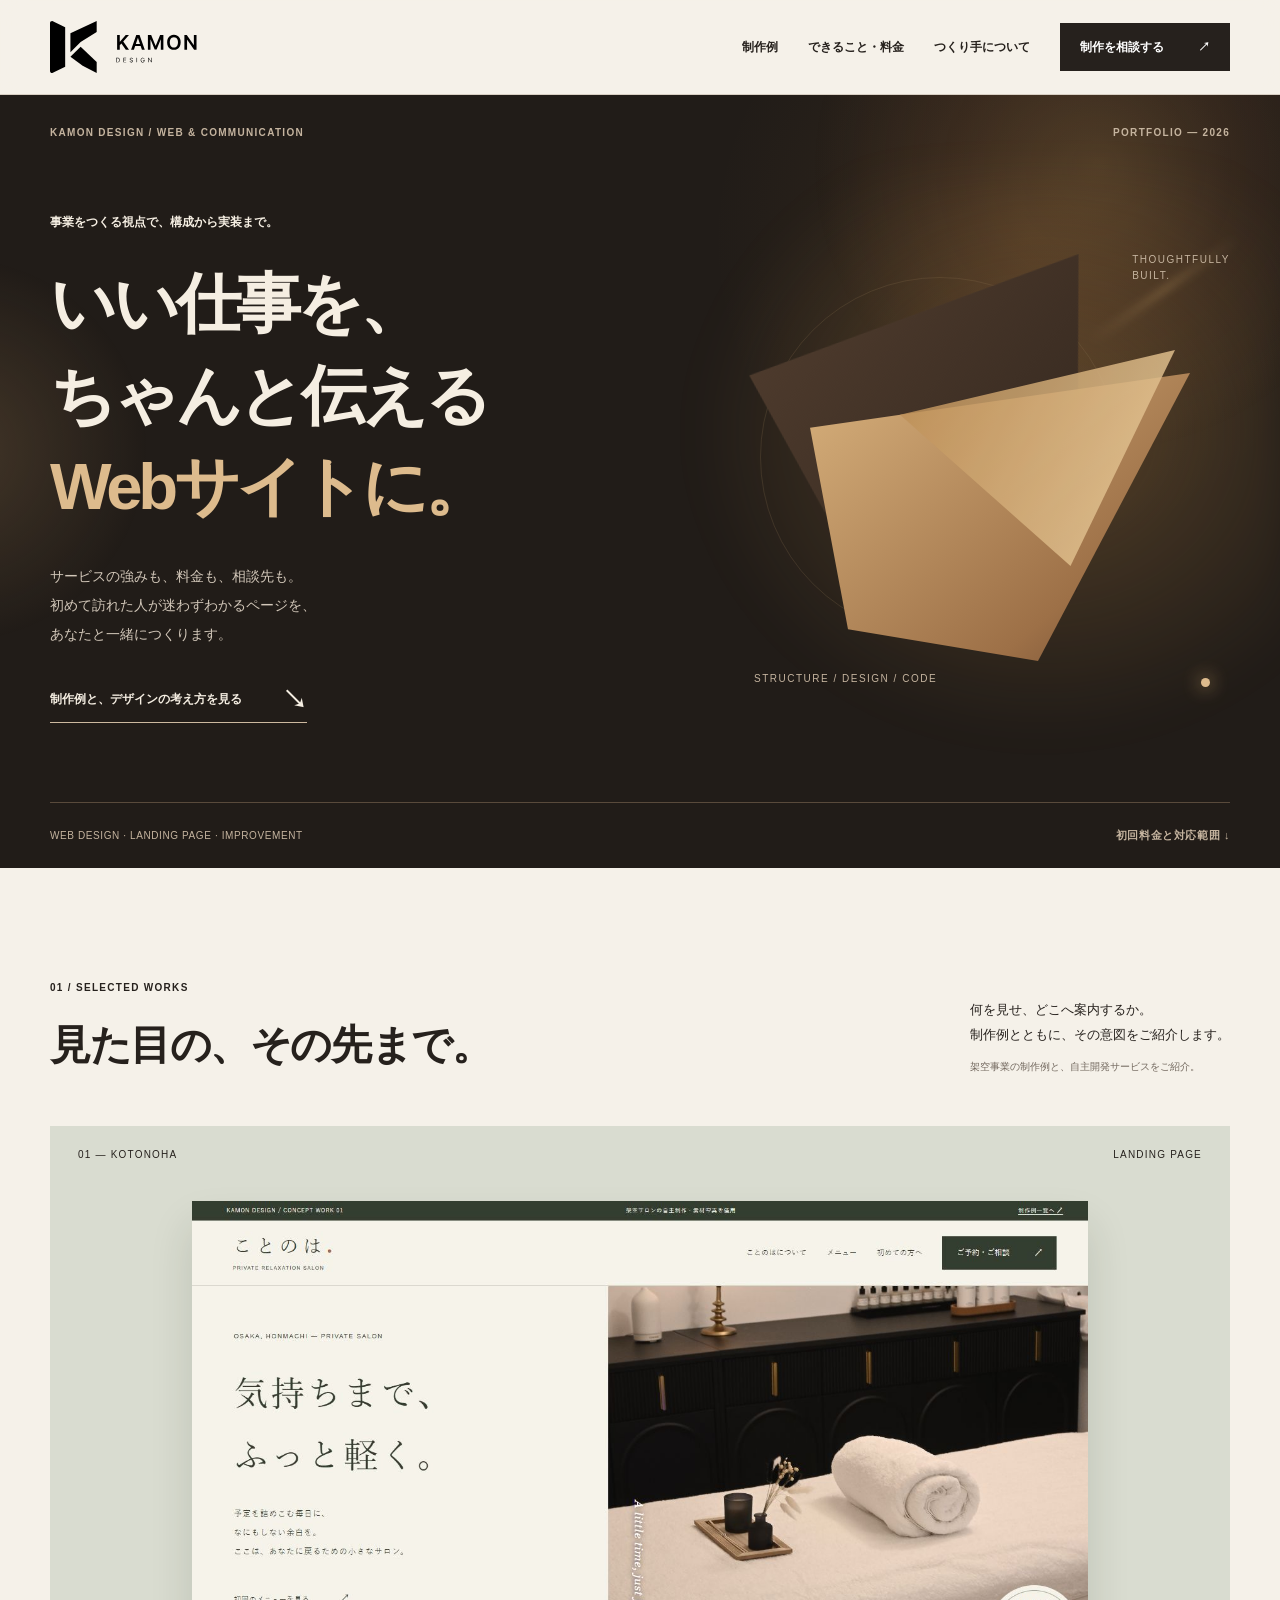
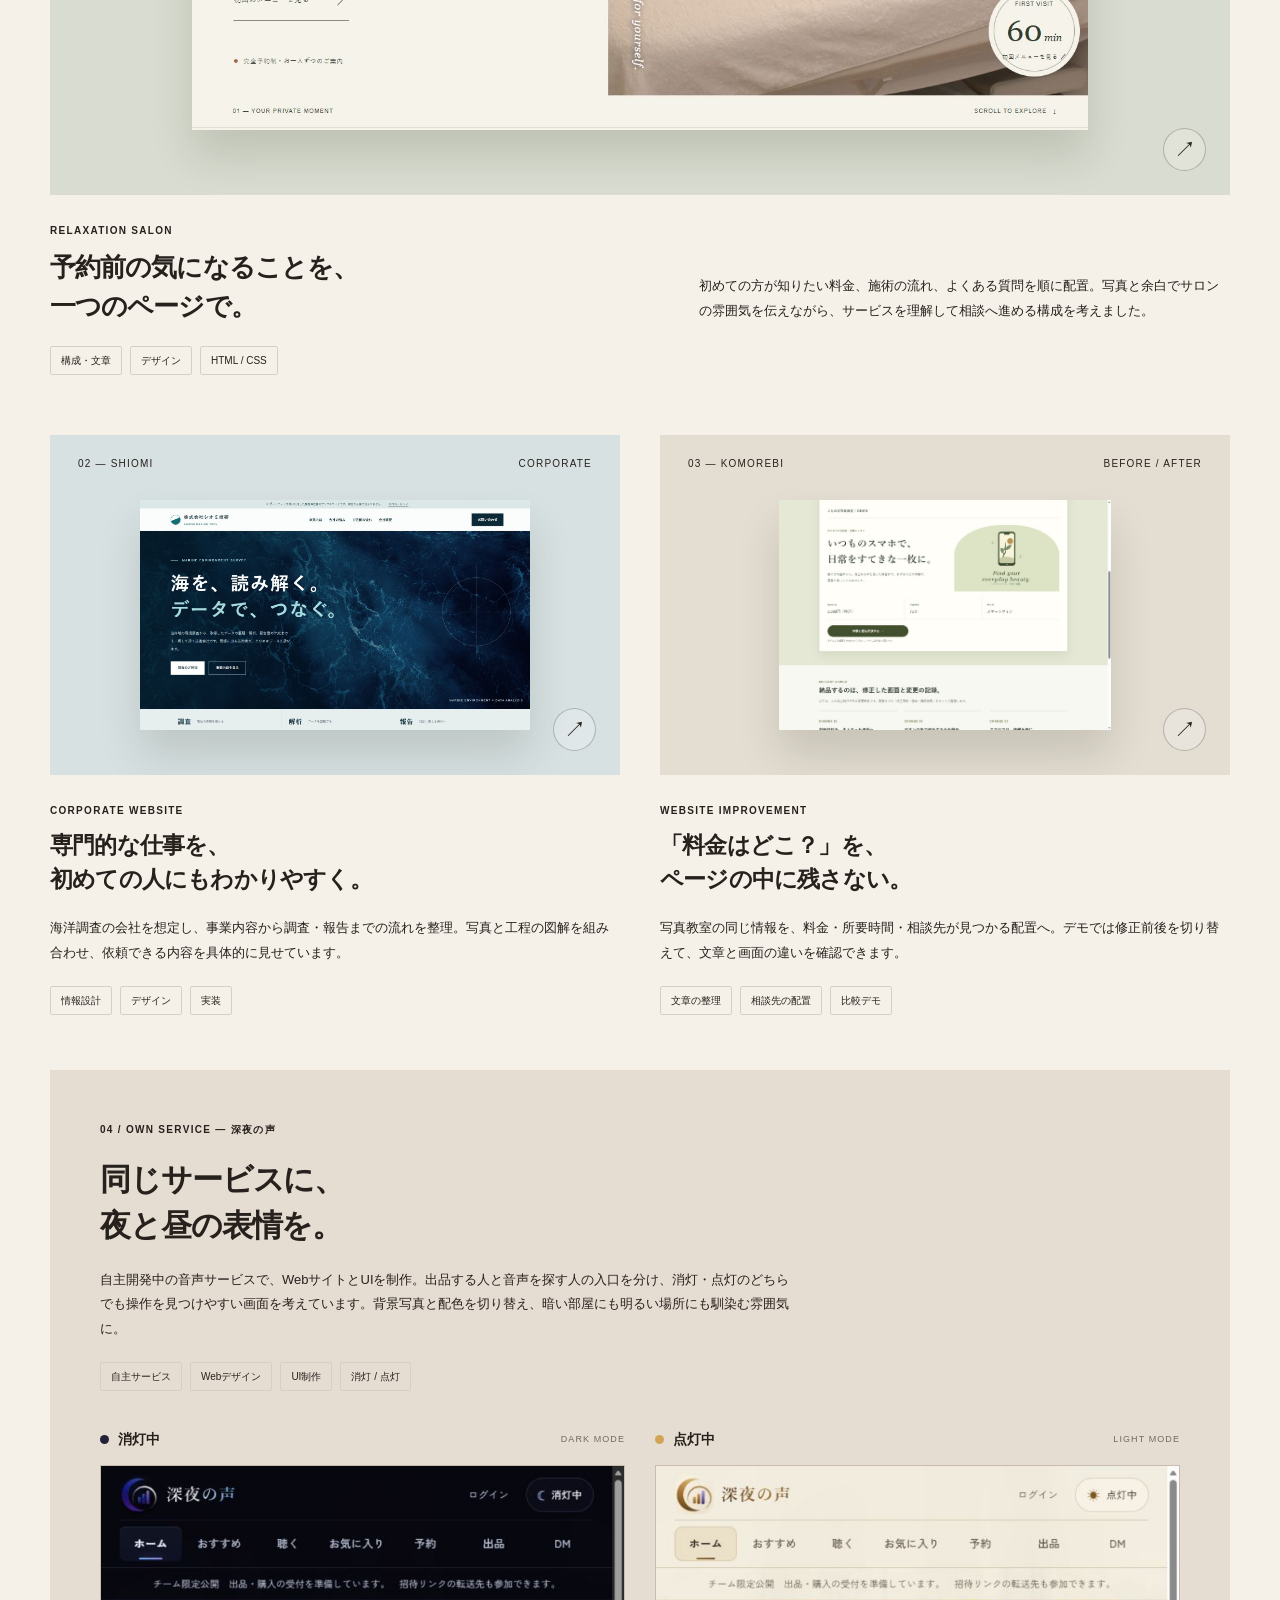
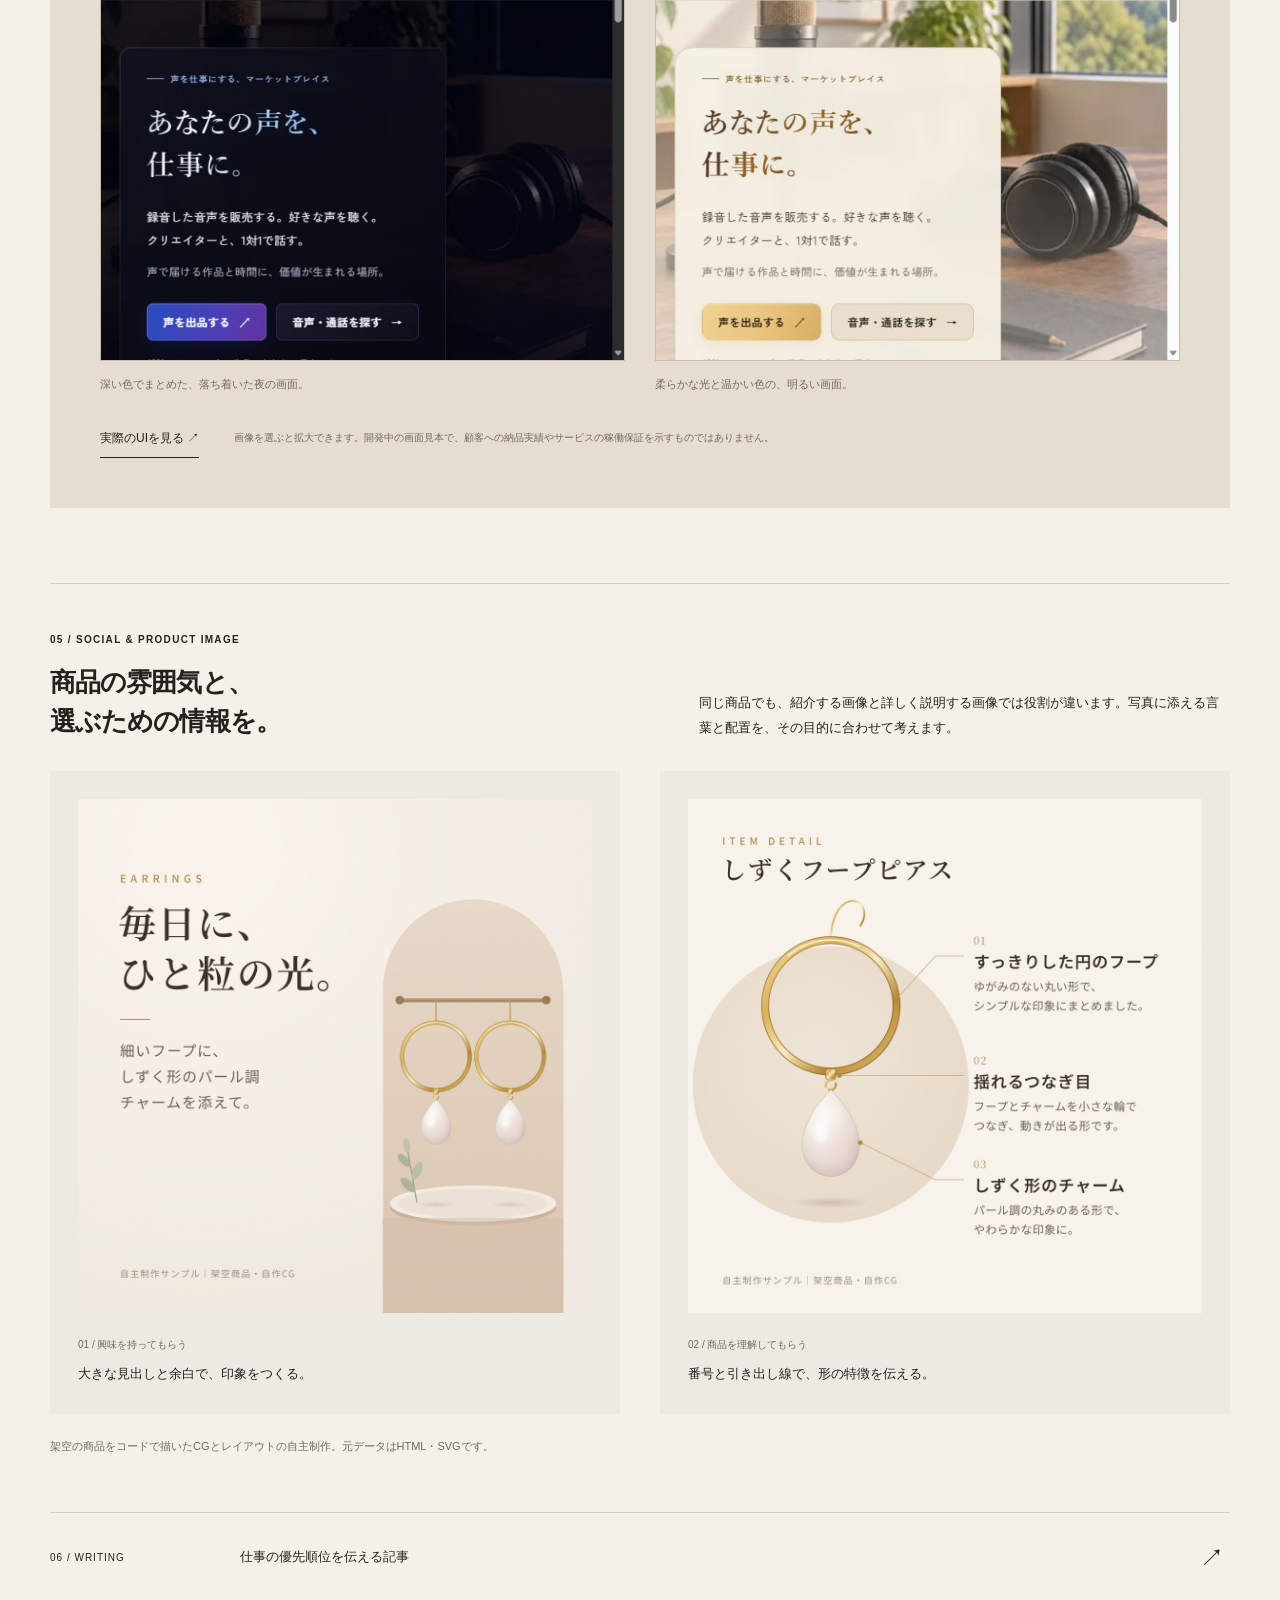
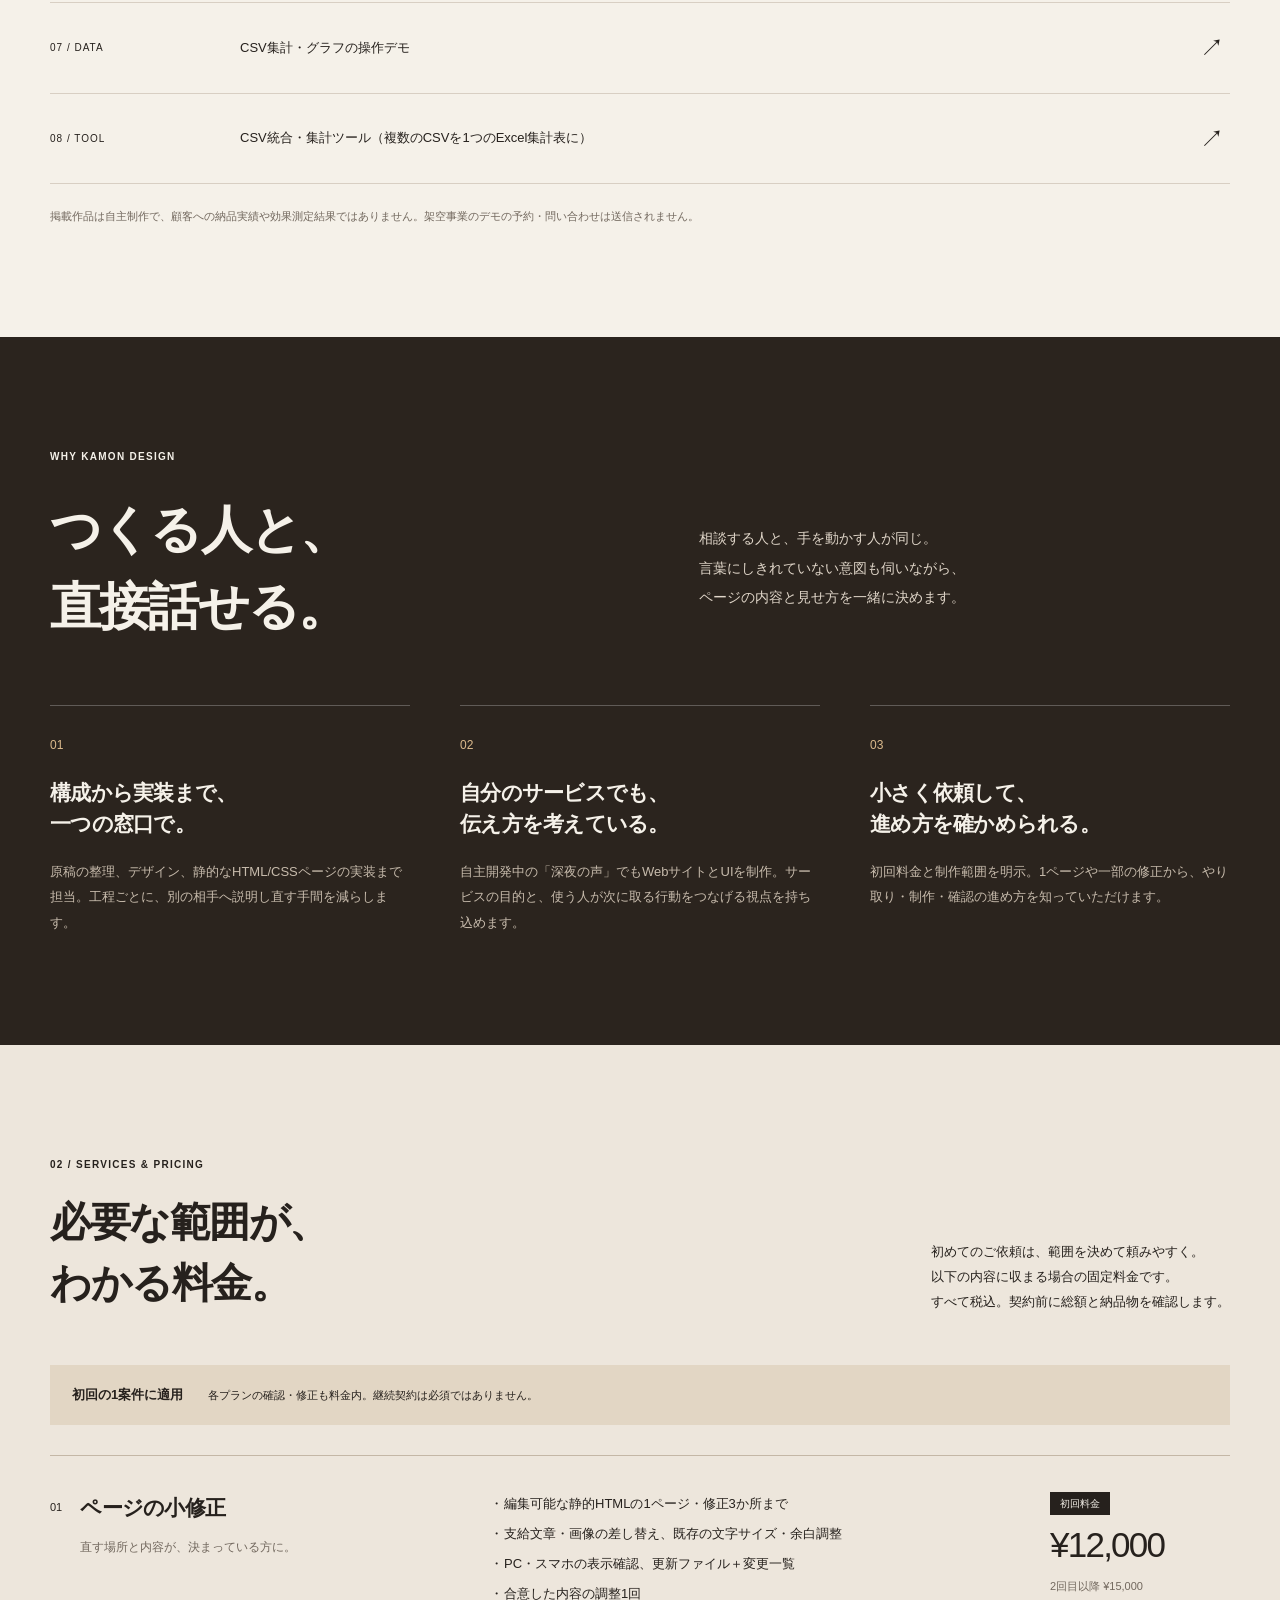
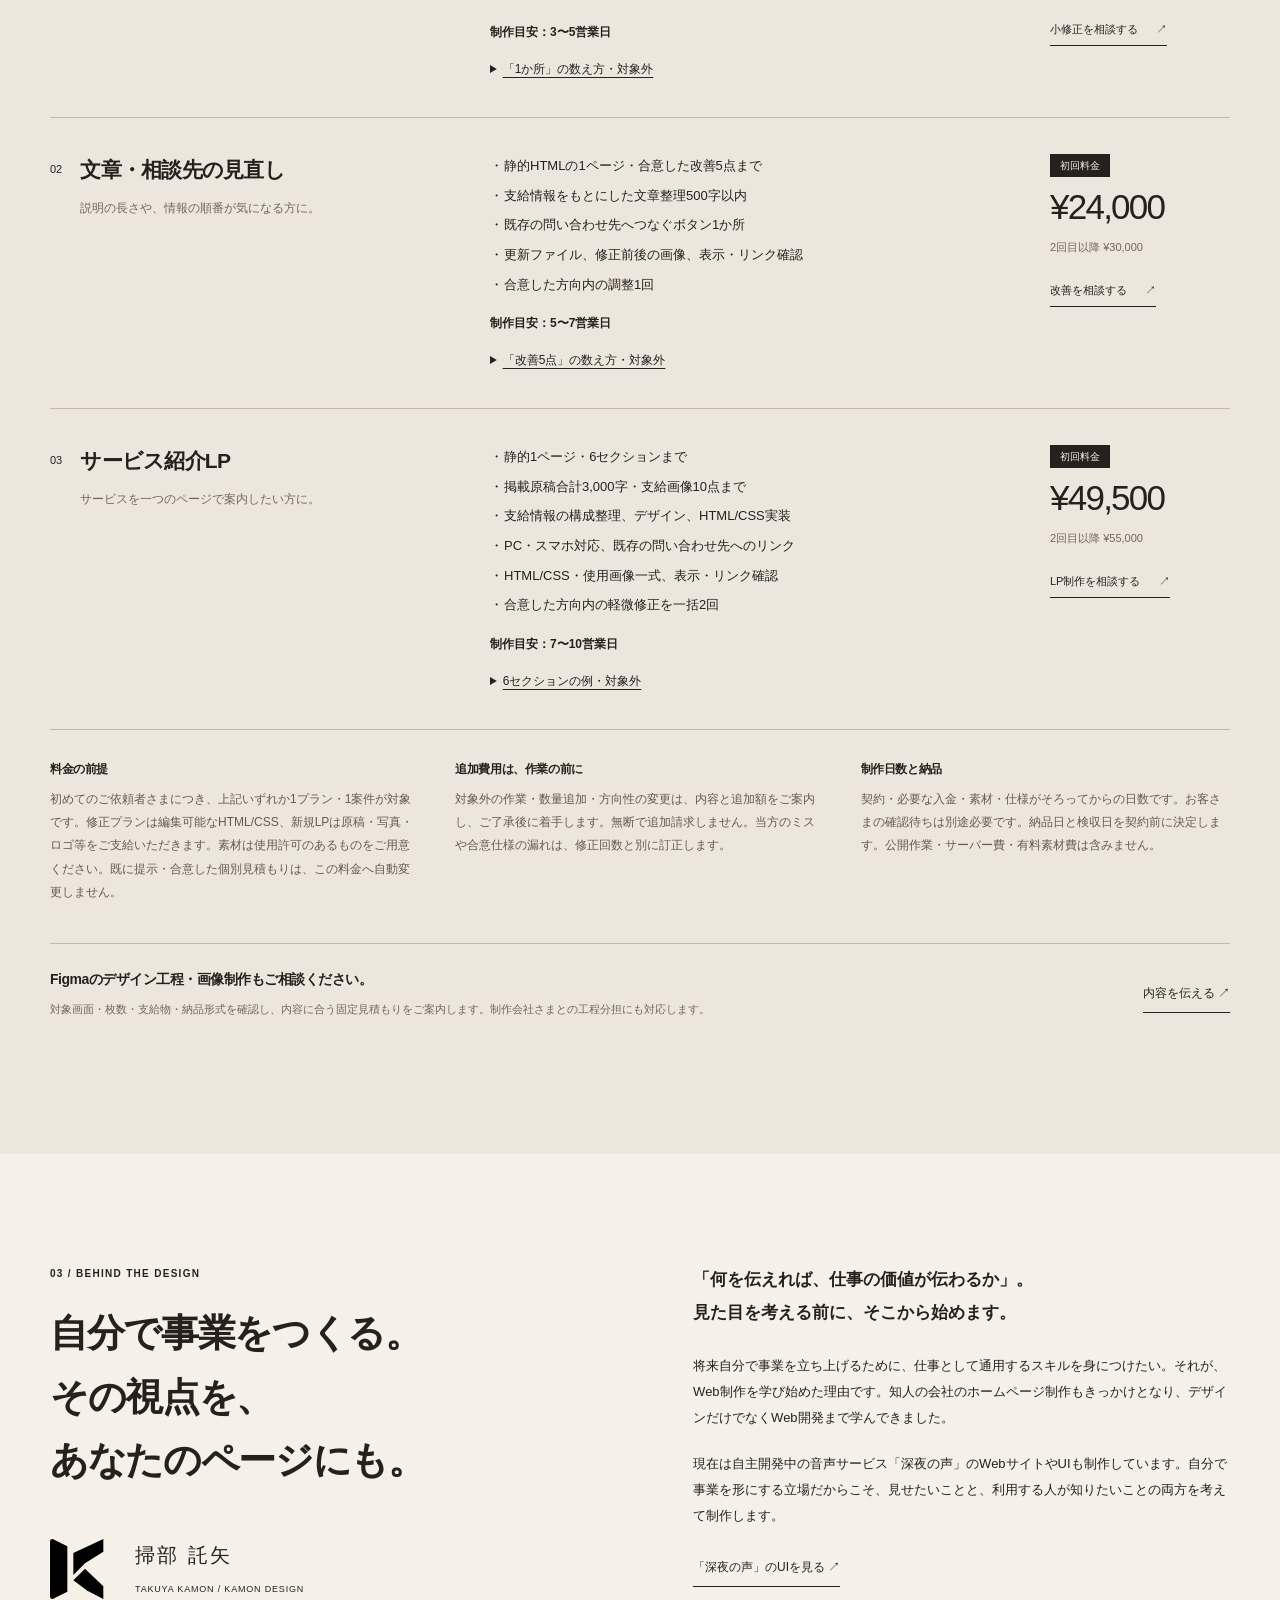
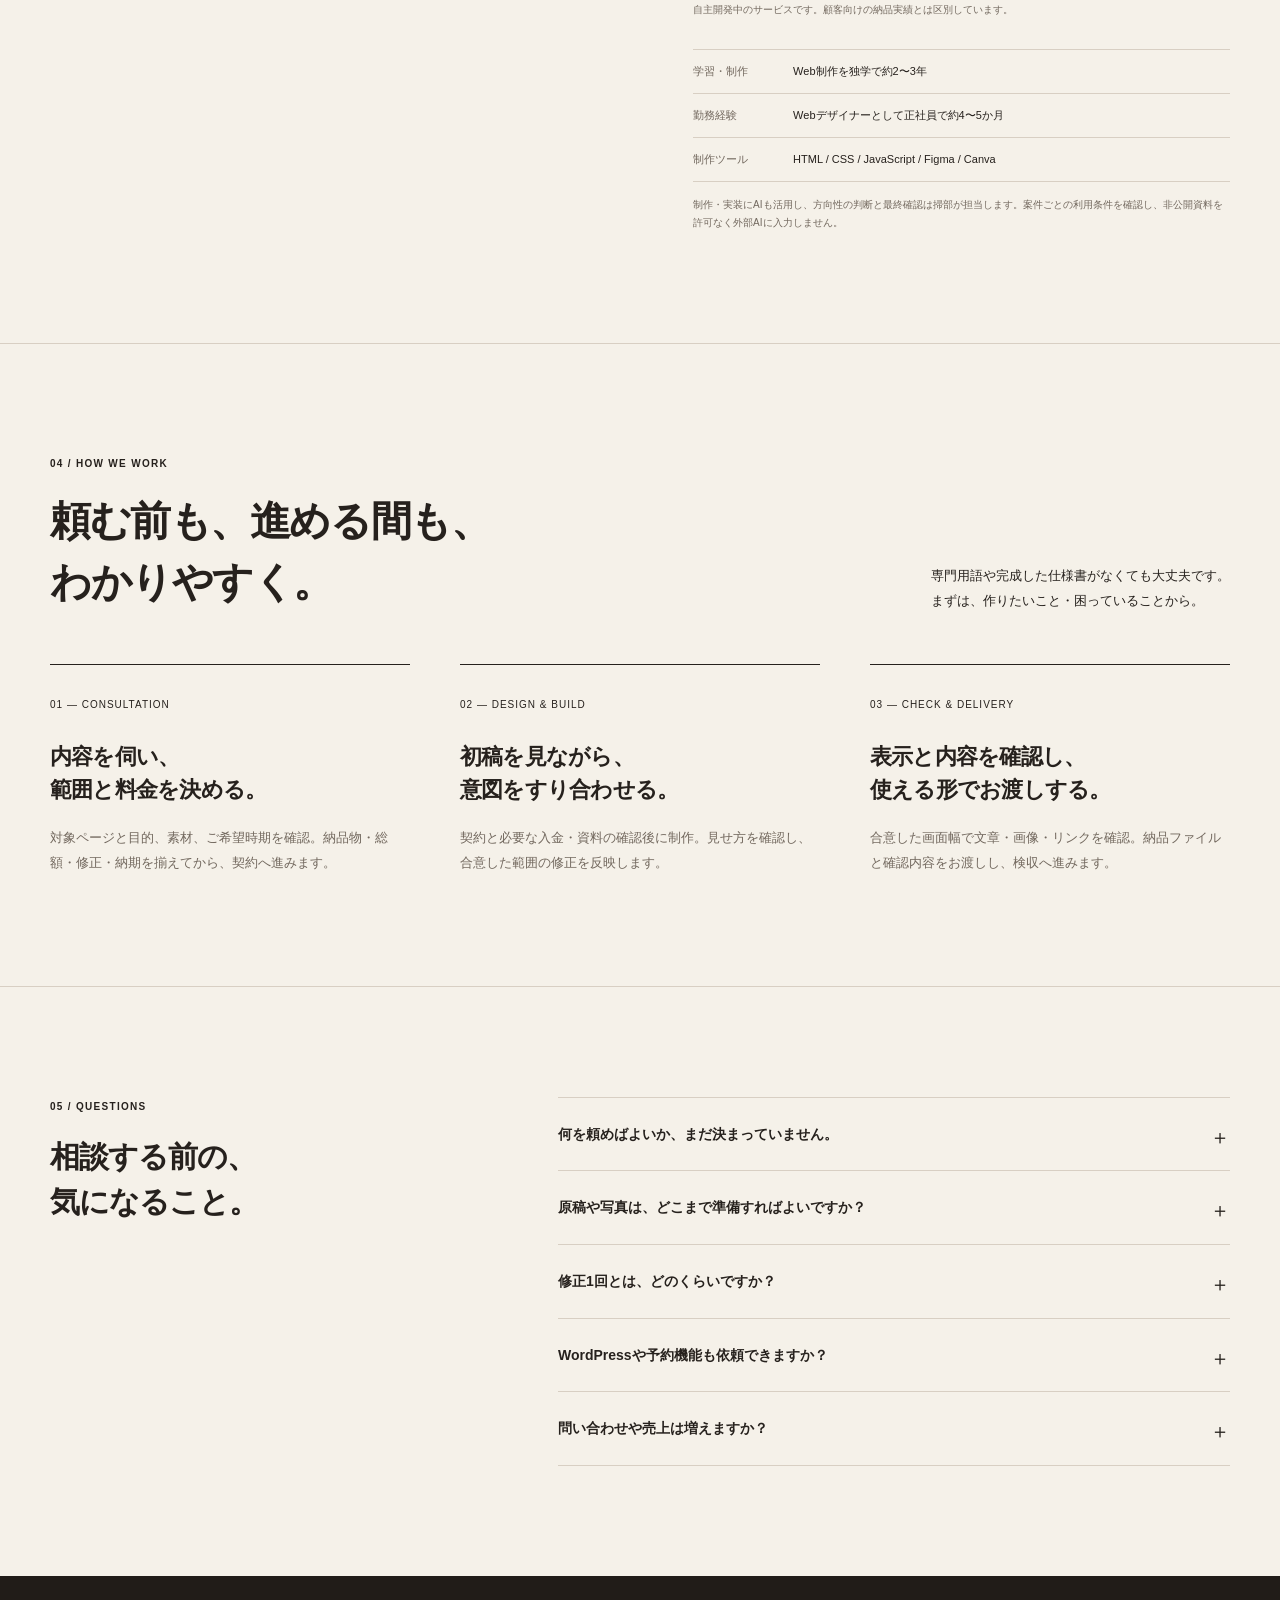
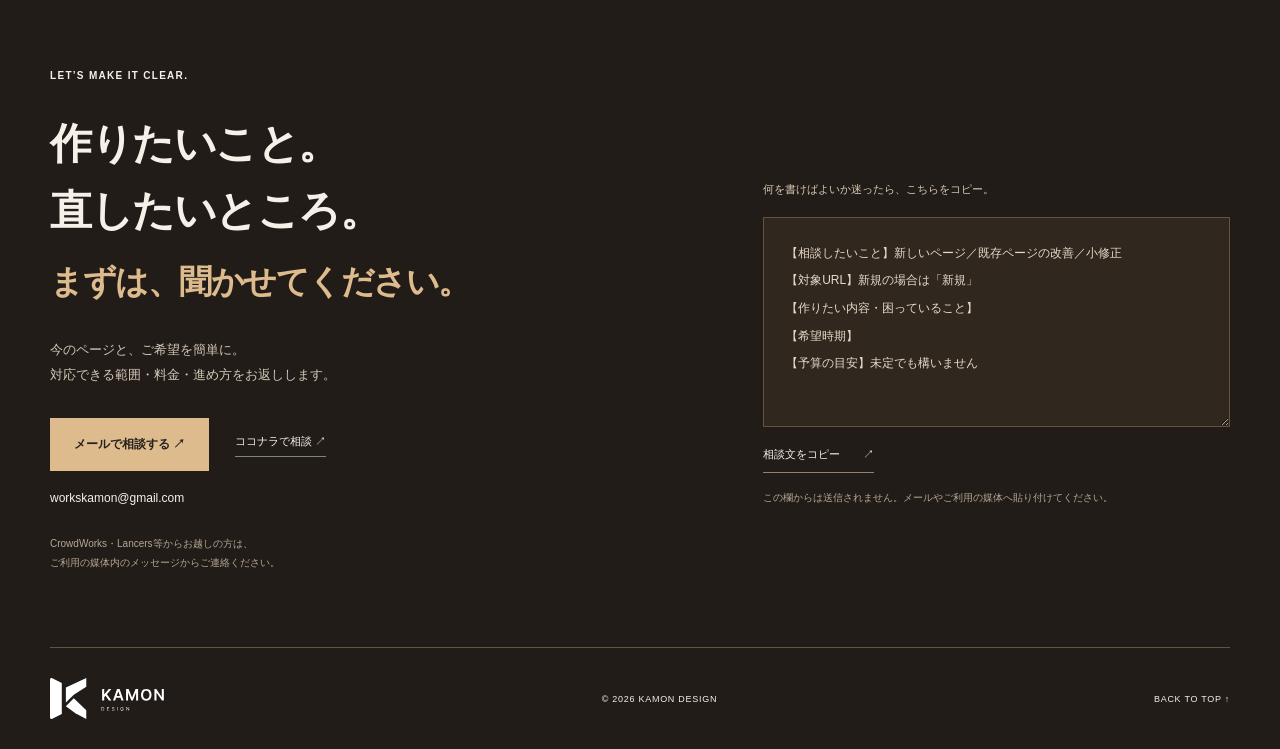
==== commit 5cf24880: "Add CSV merge & report tool page (06-csv-merge-tool) Add a self-made tool page with sample output im" ====
--- a/index.html
+++ b/index.html
@@ -44,7 +44,7 @@
     <div class="voice-footer"><a class="text-link" href="https://voice-preview-workskamon.netlify.app/s/43fb2f905872169c759b2c45591b39f8c93b1cd439c6d976/">実際のUIを見る ↗</a><p class="small-note">画像を選ぶと拡大できます。開発中の画面見本で、顧客への納品実績やサービスの稼働保証を示すものではありません。</p></div>
   </article>
   <article class="image-work" data-reveal id="work-accessory"><div class="image-work-head"><div><p class="eyebrow">05 / SOCIAL &amp; PRODUCT IMAGE</p><h3>商品の雰囲気と、<br>選ぶための情報を。</h3></div><p>同じ商品でも、紹介する画像と詳しく説明する画像では役割が違います。写真に添える言葉と配置を、その目的に合わせて考えます。</p></div><div class="sample-gallery"><figure><a href="assets/accessory-sns-banner.png"><img src="assets/accessory-sns-banner.png" width="1080" height="1080" alt="架空のアクセサリーの雰囲気を伝えるSNSバナー" loading="lazy"></a><figcaption><span>01 / 興味を持ってもらう</span><strong>大きな見出しと余白で、印象をつくる。</strong></figcaption></figure><figure><a href="assets/accessory-product-detail.png"><img src="assets/accessory-product-detail.png" width="1080" height="1080" alt="ピアスの各部の形を番号と引き出し線で説明する商品画像" loading="lazy"></a><figcaption><span>02 / 商品を理解してもらう</span><strong>番号と引き出し線で、形の特徴を伝える。</strong></figcaption></figure></div><p class="small-note">架空の商品をコードで描いたCGとレイアウトの自主制作。元データはHTML・SVGです。</p></article>
-  <div class="more-works"><a href="03-articles/"><span>06 / WRITING</span><strong>仕事の優先順位を伝える記事</strong><span aria-hidden="true">↗</span></a><a href="04-csv-report/"><span>07 / DATA</span><strong>CSV集計・グラフの操作デモ</strong><span aria-hidden="true">↗</span></a></div>
+  <div class="more-works"><a href="03-articles/"><span>06 / WRITING</span><strong>仕事の優先順位を伝える記事</strong><span aria-hidden="true">↗</span></a><a href="04-csv-report/"><span>07 / DATA</span><strong>CSV集計・グラフの操作デモ</strong><span aria-hidden="true">↗</span></a><a href="06-csv-merge-tool/"><span>08 / TOOL</span><strong>CSV統合・集計ツール（複数のCSVを1つのExcel集計表に）</strong><span aria-hidden="true">↗</span></a></div>
   <p class="small-note">掲載作品は自主制作で、顧客への納品実績や効果測定結果ではありません。架空事業のデモの予約・問い合わせは送信されません。</p>
 </div></section>
 
